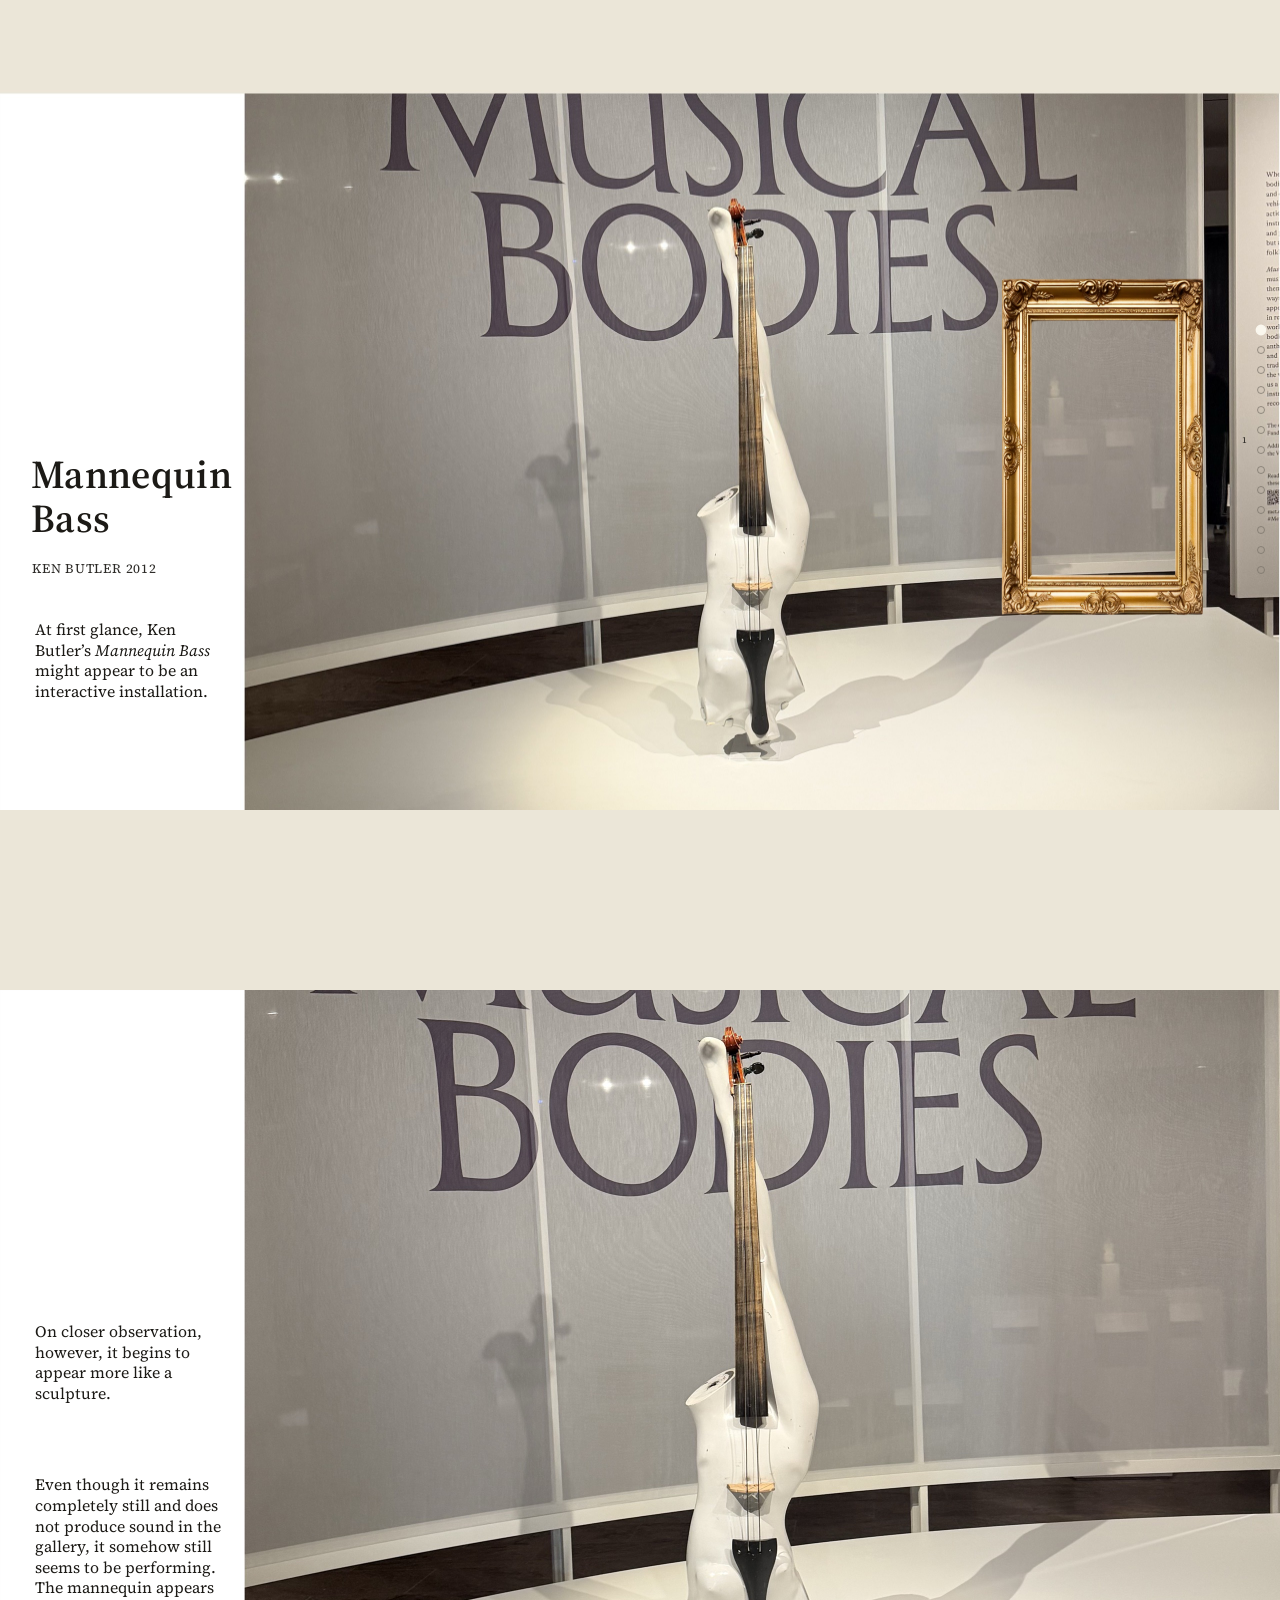
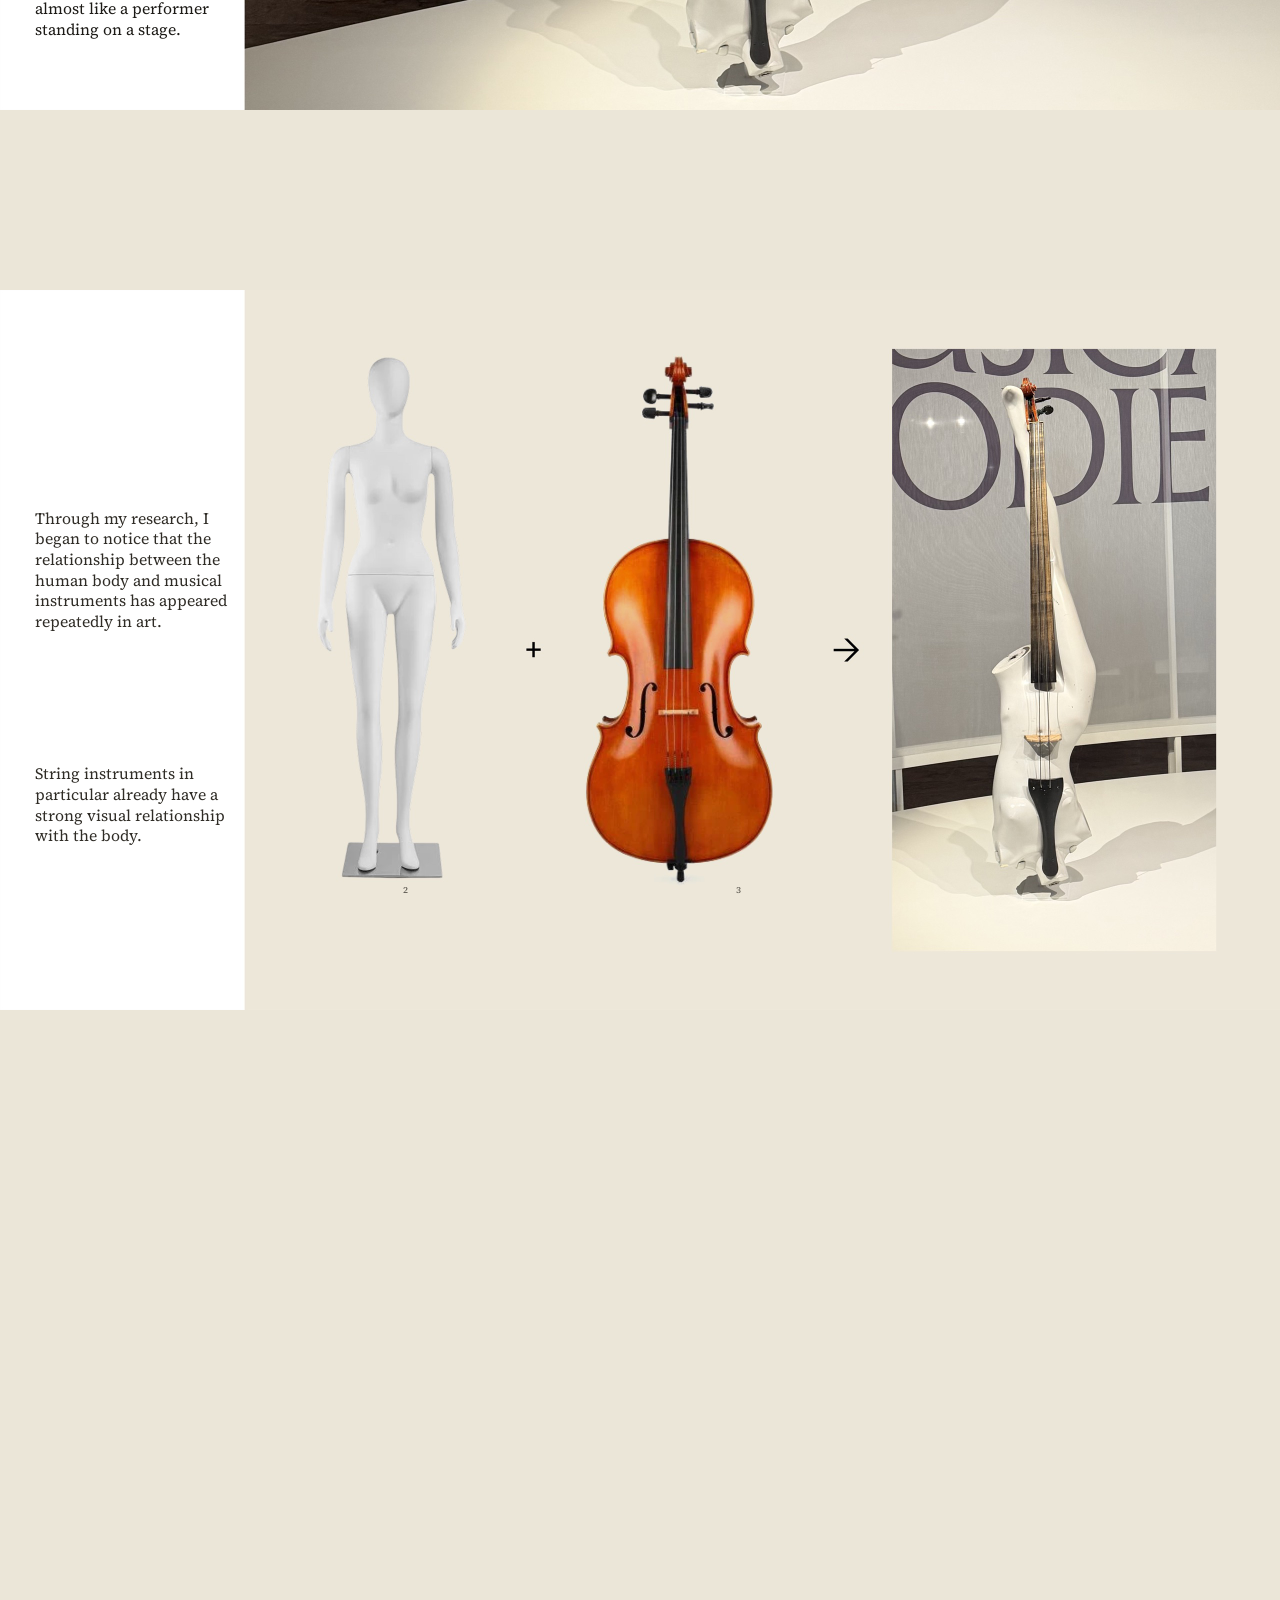
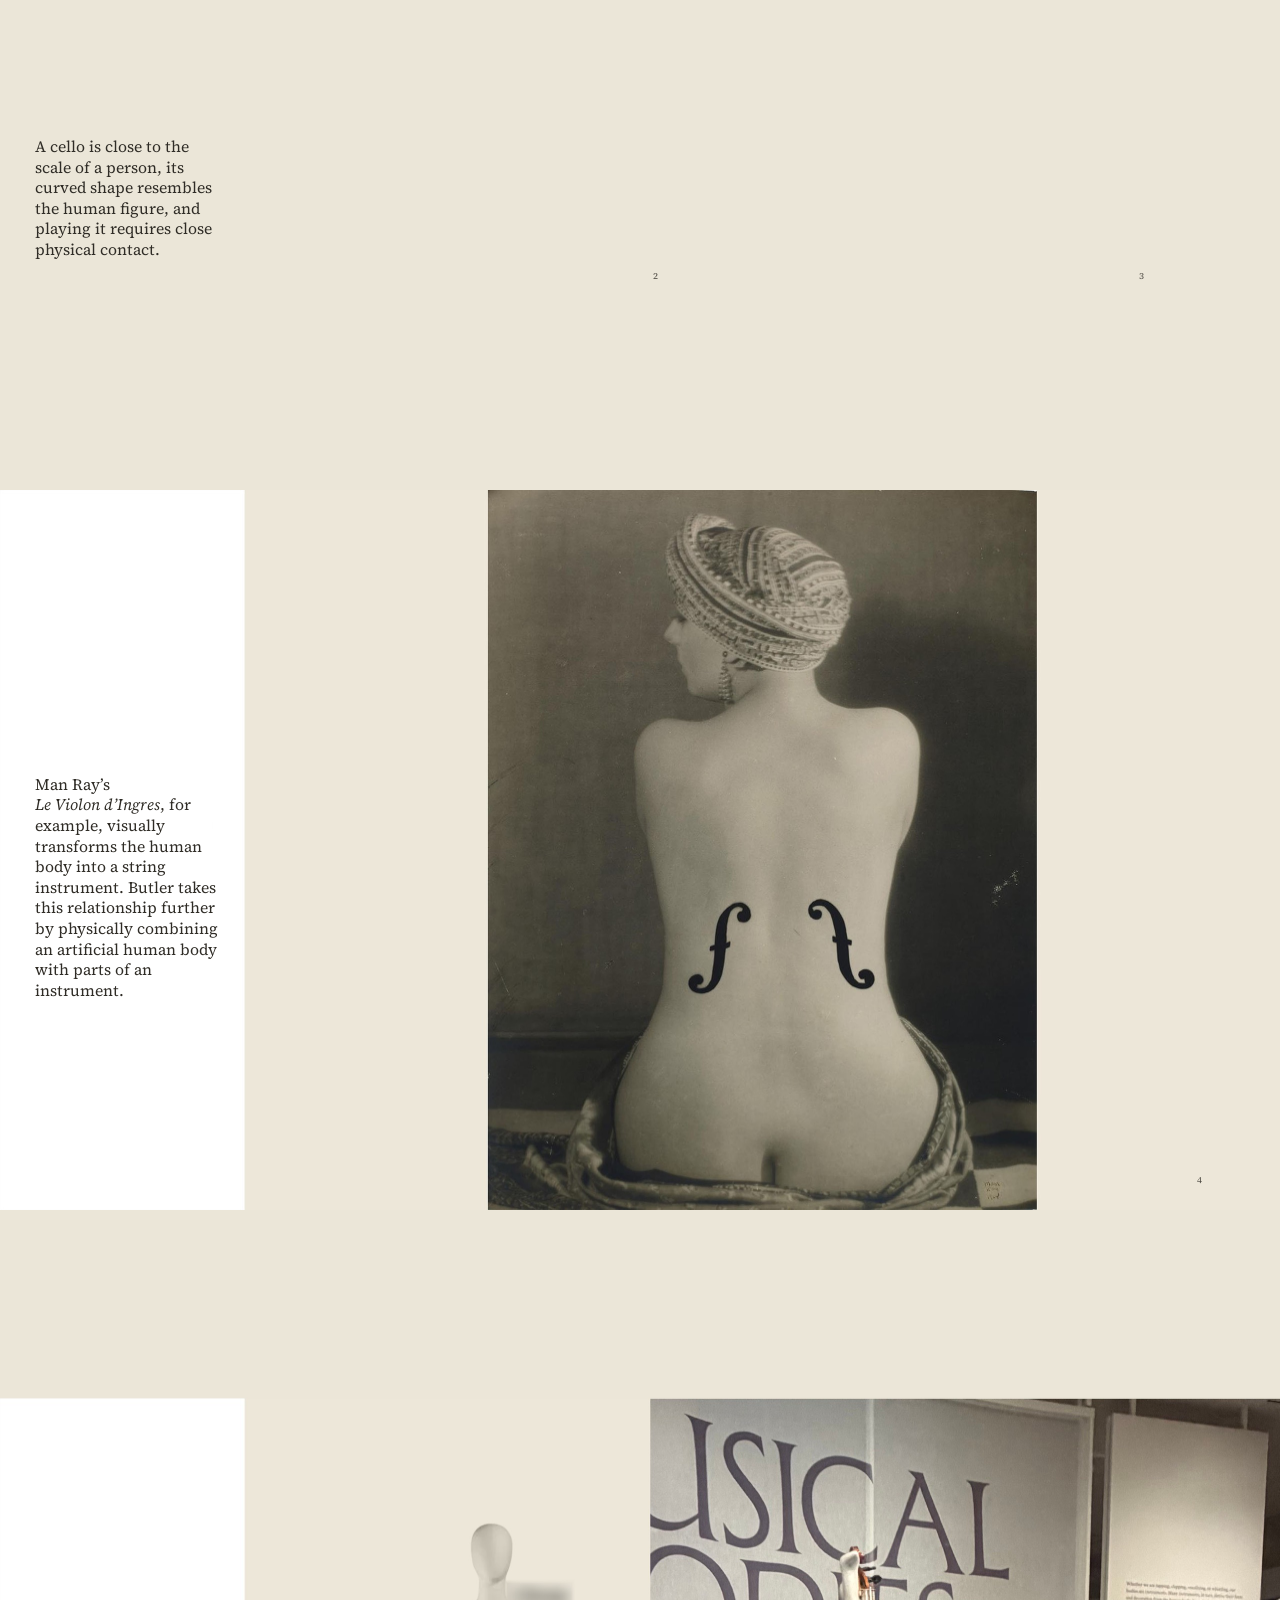
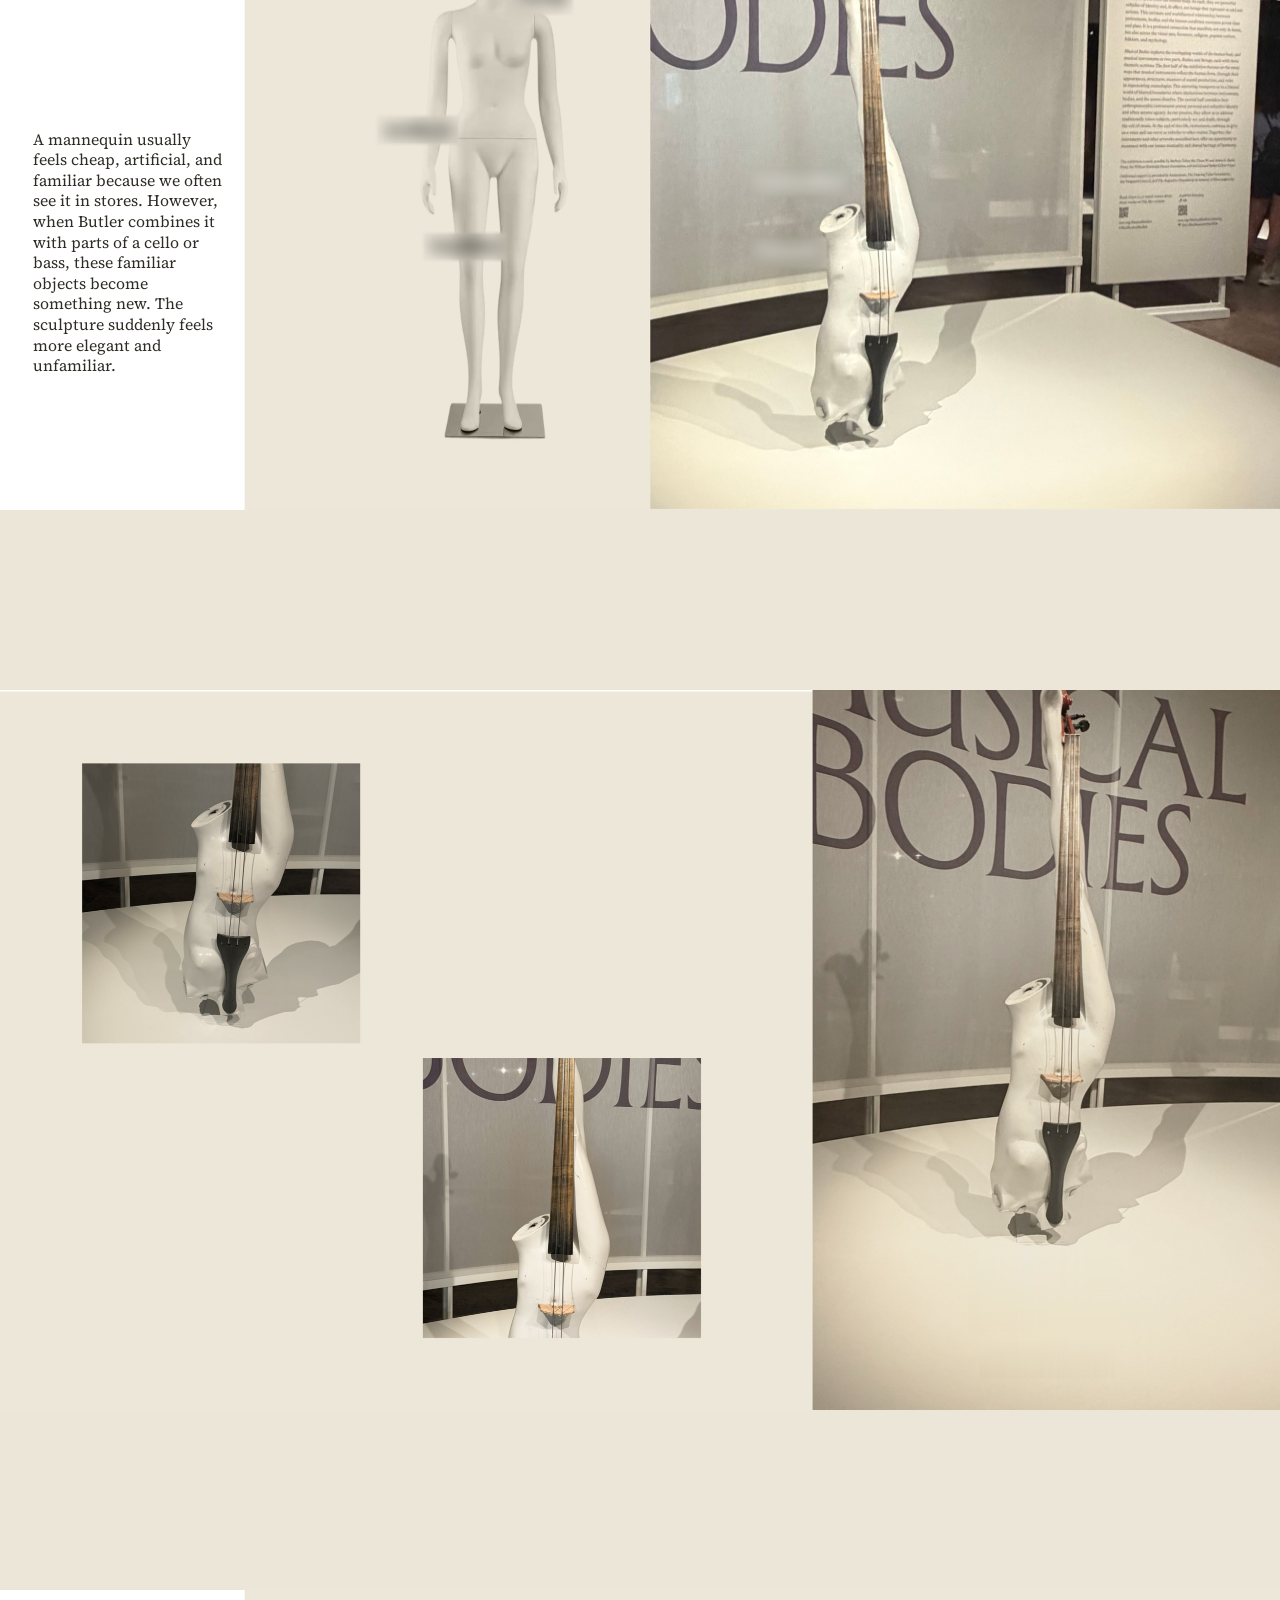
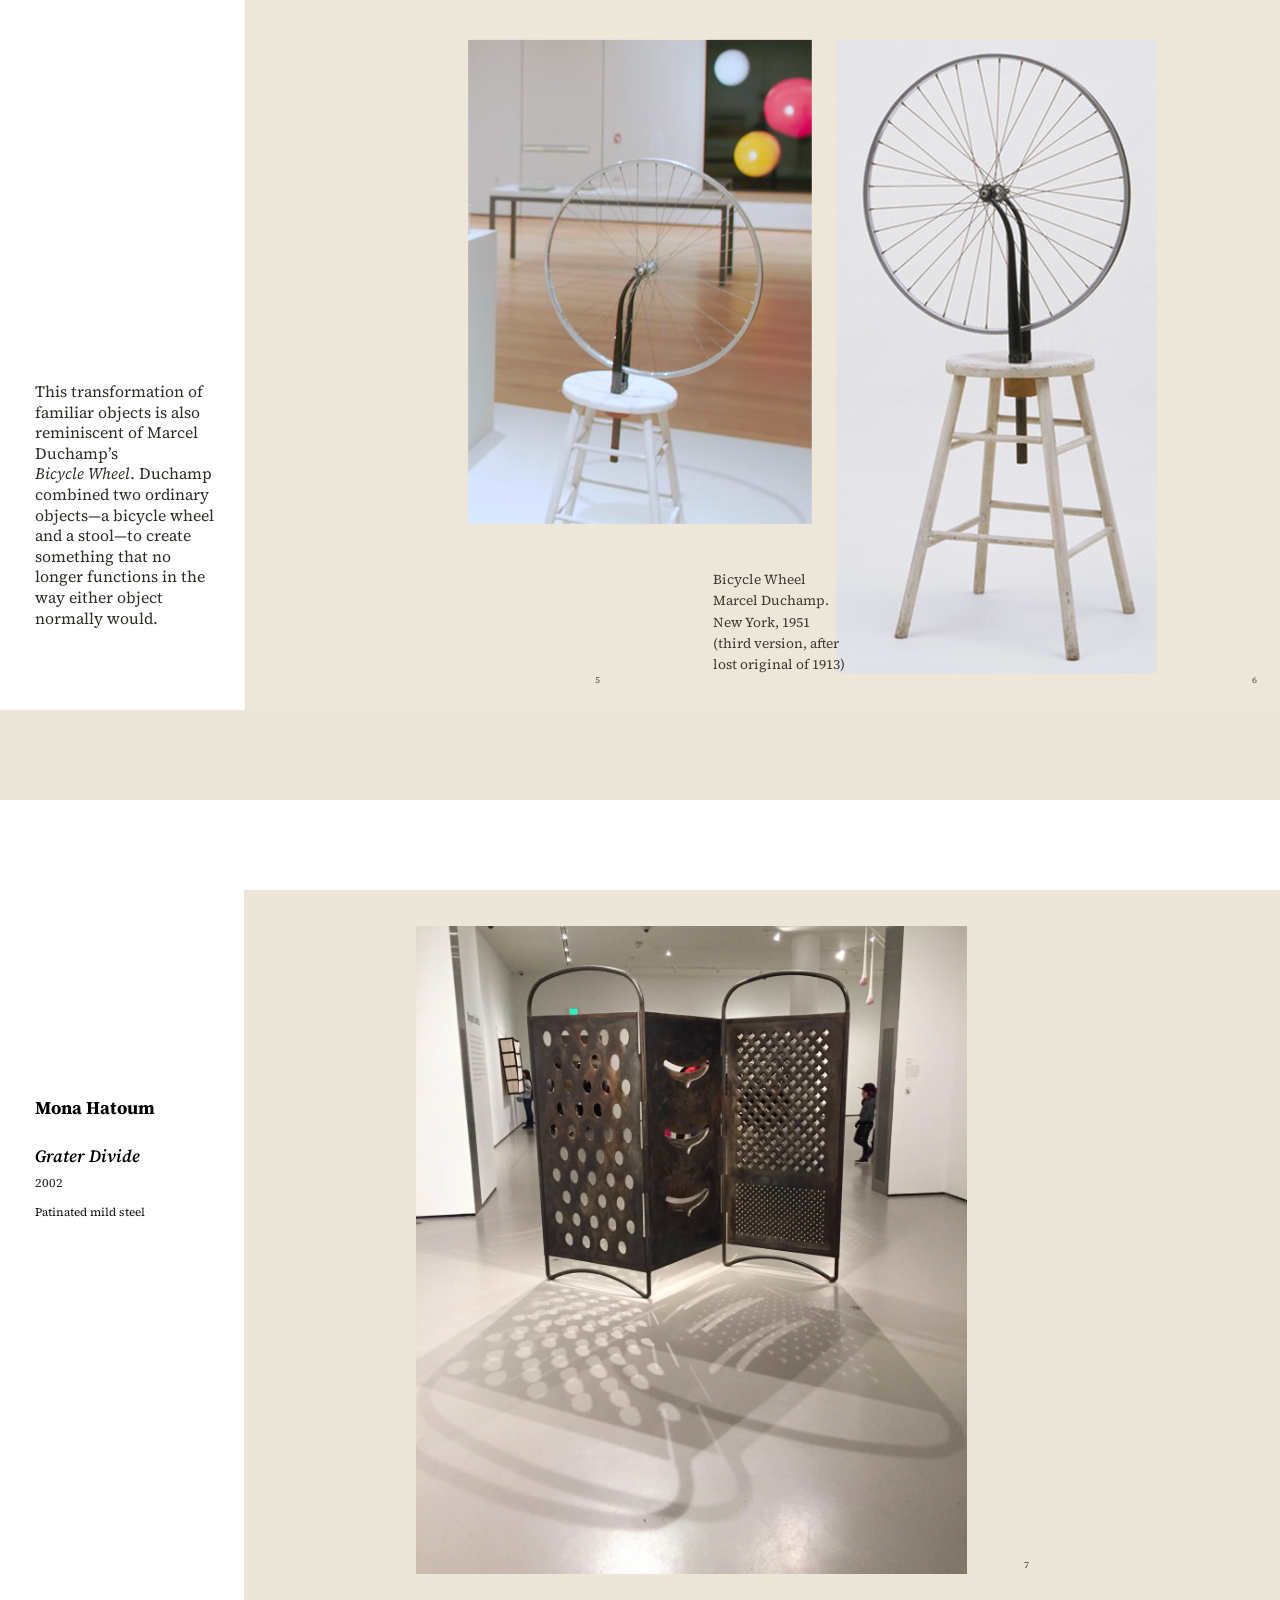
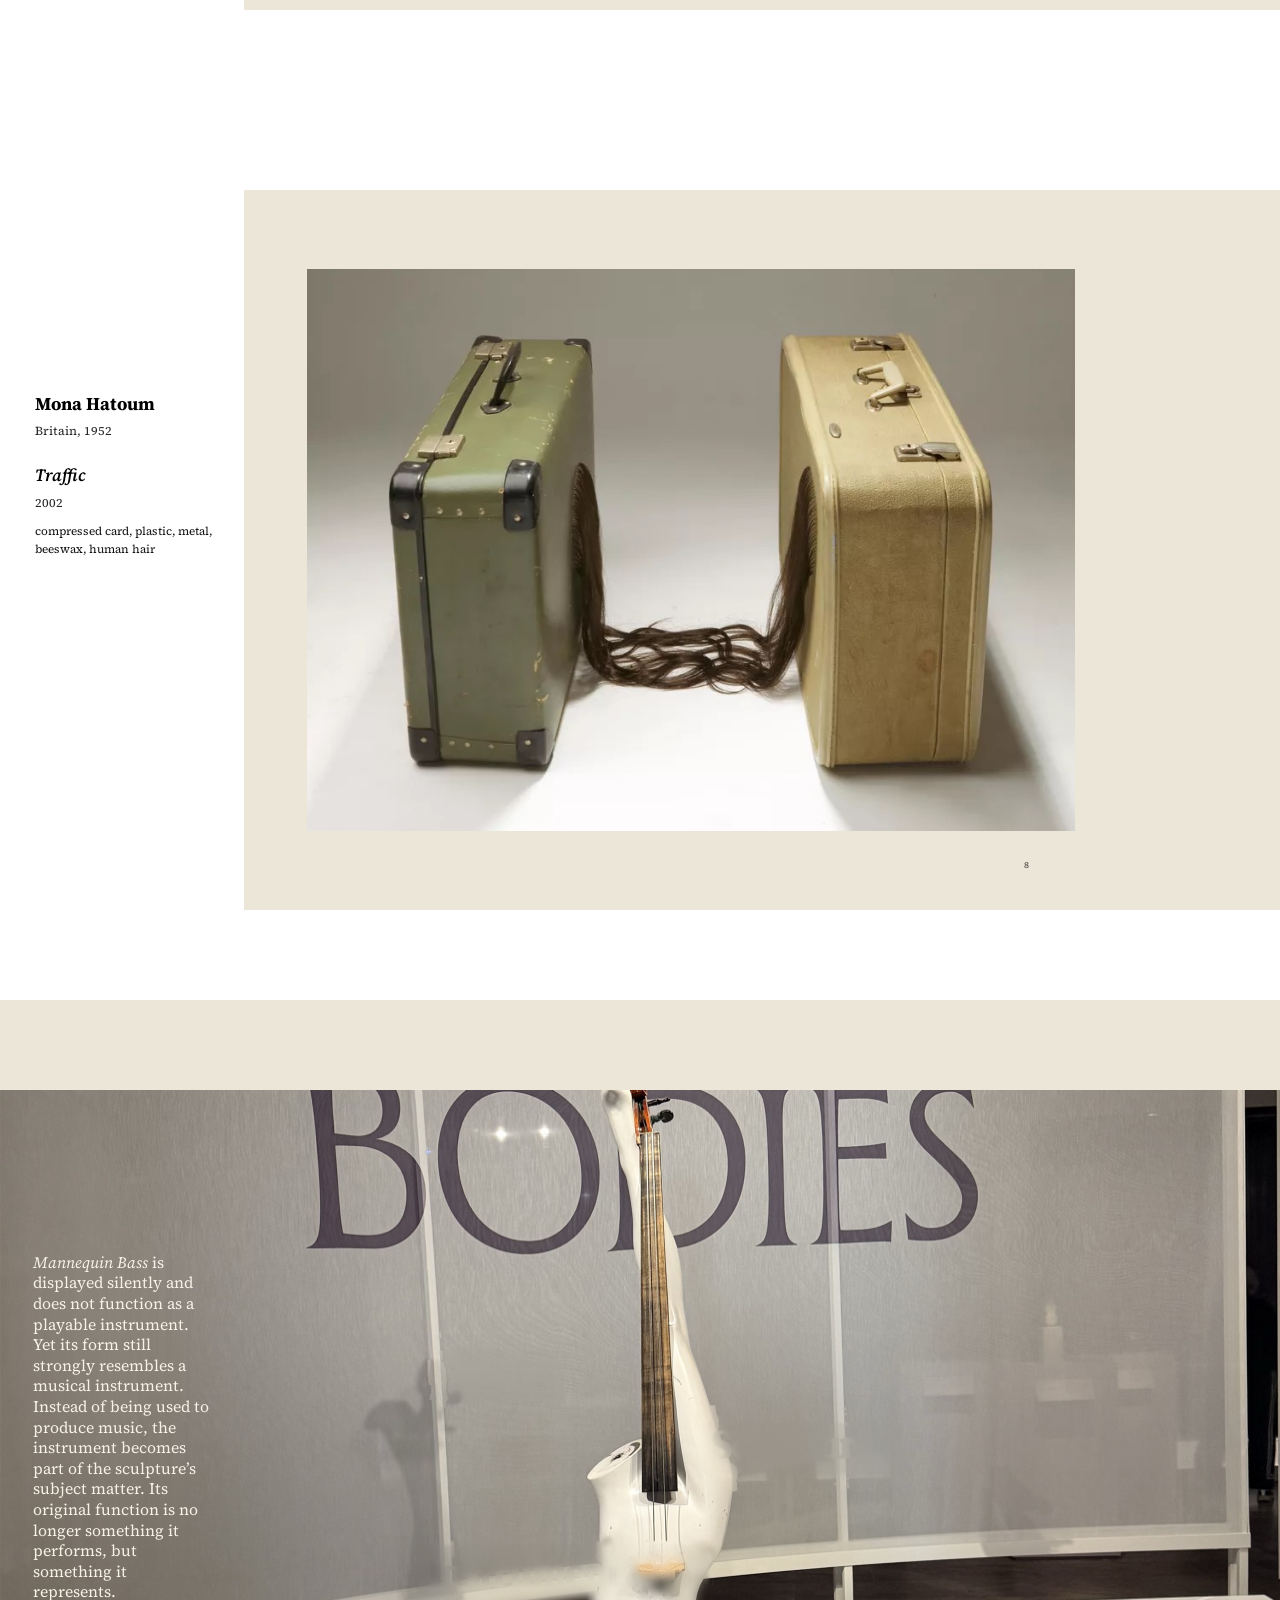
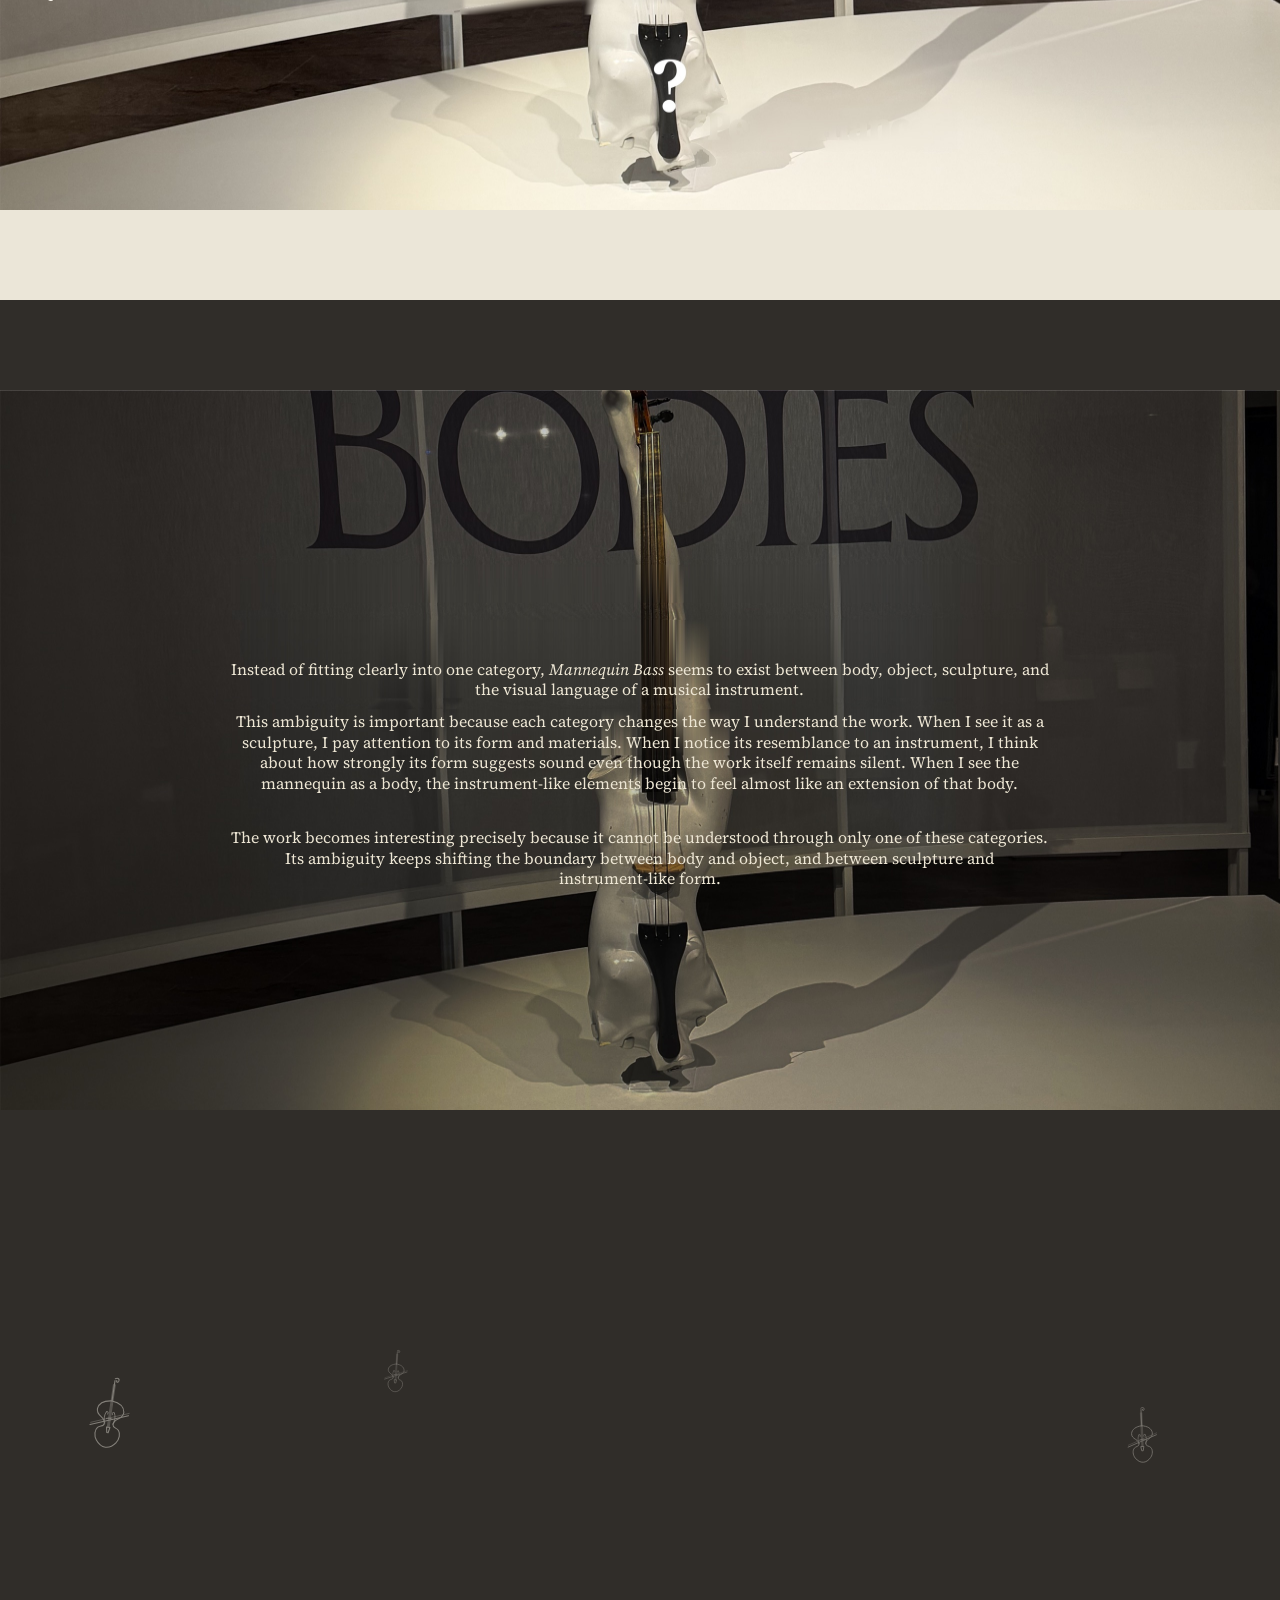
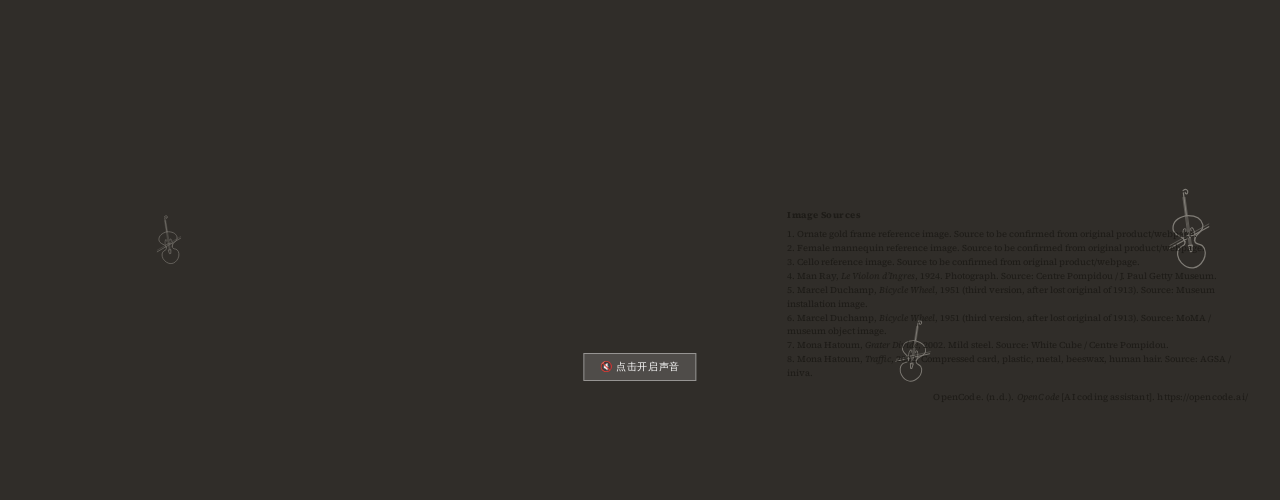
==== index.html @ 48d7d466 "Smaller figure numbers on mobile; move figure 1 closer to frame" ====
<!DOCTYPE html>
<html lang="en">
<head>
<meta charset="UTF-8">
<meta name="viewport" content="width=device-width, initial-scale=1.0">
<title>Musical Bodies — Mannequin Bass</title>
<link rel="preconnect" href="https://fonts.googleapis.com">
<link rel="preconnect" href="https://fonts.gstatic.com" crossorigin>
<link href="https://fonts.googleapis.com/css2?family=Source+Serif+4:ital,opsz,wght@0,8..60,400;0,8..60,500;0,8..60,600;1,8..60,400;1,8..60,600&display=swap" rel="stylesheet">
<link rel="stylesheet" href="styles.css?v=20261012m">
</head>
<body>

<nav class="dots" aria-label="Sections">
  <button data-target="s1"  aria-label="Section 1"></button>
  <button data-target="s2"  aria-label="Section 2"></button>
  <button data-target="s3"  aria-label="Section 3"></button>
  <button data-target="s4"  aria-label="Section 4"></button>
  <button data-target="s5"  aria-label="Section 5"></button>
  <button data-target="s6"  aria-label="Section 6"></button>
  <button data-target="s7"  aria-label="Section 7"></button>
  <button data-target="s8"  aria-label="Section 8"></button>
  <button data-target="ex1" aria-label="Examples"></button>
  <button data-target="ex2" aria-label="Examples"></button>
  <button data-target="s9"  aria-label="Section 9"></button>
  <button data-target="s10" aria-label="Section 10"></button>
  <button data-target="s11" aria-label="Section 11"></button>
</nav>

<main>

  <!-- ============ SECTION 1 ============ -->
  <section class="panel s1" id="s1">
    <div class="stage">
    <img class="plate" src="assets/section-1.jpg?v=20261012e" alt="Ken Butler, Mannequin Bass">
      <div style="position:absolute;right:3%;top:22%;width:22%;aspect-ratio:0.697;">
        <video src="assets/section11.mp4?v=20261012hd" autoplay muted loop playsinline style="position:absolute;left:25.2%;top:17.7%;width:51.4%;height:63.6%;object-fit:cover;"></video>
        <img src="assets/frame.png?v=20261012d" style="position:absolute;inset:0;width:100%;height:100%;" alt="">
      </div>
      <p class="figno" style="position:absolute;right:2.55%;top:48%;color:#1c1a16;font-size:max(9px,calc(1.1 * 0.5625vw));opacity:0.85;line-height:1;">1</p>
    <div class="fx" style="--amp:10px;--dur:3.5s;">
      <div class="fl fl-ov" data-sp="0.16" style="--x:2.4;--y:50.5;--amp:calc(0.55 * 0.5625vw)">
        <h1 class="title" style="font-size:calc(5.5 * 0.5625vw)">Mannequin<br>Bass</h1>
      </div>
      <div class="fl fl-ov" data-sp="0.13" style="--x:2.5;--y:65.6;--amp:4px">
        <p class="kicker" style="font-size:calc(1.8 * 0.5625vw)">Ken&nbsp;Butler&nbsp;2012</p>
      </div>
    </div>
  </div>
    <div class="fx-flow" style="--amp:10px;--dur:3.5s;">
      <div class="fl fl-flow" data-sp="0.20" style="--w:14;--x:2.7;--y:73.9;--dl:-2.5s">
        <p class="body" style="font-size:calc(2.2 * 0.5625vw)">At first glance, Ken Butler&rsquo;s <em>Mannequin&nbsp;Bass</em> might appear to be an interactive installation.</p>
      </div>
    </div>
    </div>
  </section>

  <!-- ============ SECTION 2 ============ -->
  <section class="panel s2" id="s2">
    <div class="stage">
    <img class="plate" src="assets/section-2.jpg?v=20261012b" alt="Mannequin Bass detail">
    <div class="fx" style="--amp:calc(0.6 * 0.5625vw);">
    </div>
  </div>
    <div class="fx-flow" style="--amp:calc(0.6 * 0.5625vw);">
      <div class="fl fl-flow" data-sp="0.18" style="--w:14;--x:2.7;--y:48.9;--dl:-3s">
        <p class="body" style="font-size:calc(2.2 * 0.5625vw)">On closer observation, however, it begins to appear more like a sculpture.</p>
      </div>
      <div class="fl fl-flow" data-sp="0.22" style="--w:15;--x:2.7;--y:70.2;--dl:-5s">
        <p class="body" style="width:15vw;font-size:calc(2.2 * 0.5625vw)">Even though it remains completely still and does not produce sound in the gallery, it somehow still seems to be performing. The mannequin appears almost like a performer standing on a stage.</p>
      </div>
    </div>
    </div>
  </section>

  <!-- ============ SECTION 3 ============ -->
  <section class="panel s3" id="s3">
    <div class="stage">
    <img class="plate" src="assets/section-3.jpg?v=20261012b" alt="Body and instrument research">
    <p class="figno" style="position:absolute;left:31.5%;bottom:16%;color:#2f2c26;font-size:max(9px,calc(1.1 * 0.5625vw));opacity:0.85;line-height:1;">2</p>
    <p class="figno" style="position:absolute;left:57.5%;bottom:16%;color:#2f2c26;font-size:max(9px,calc(1.1 * 0.5625vw));opacity:0.85;line-height:1;">3</p>
    <div class="fx" style="--amp:calc(0.6 * 0.5625vw);">
    </div>
  </div>
    <div class="fx-flow" style="--amp:calc(0.6 * 0.5625vw);";animation:bob 3.5s ease-in-out infinite alternate;--amp:calc(var(--su)*1.5);">
      <div class="fl fl-flow" data-sp="0.20" style="--w:15;--x:2.7;--y:31.5;--dl:-4s">
        <p class="body" style="width:15vw;font-size:calc(2.2 * 0.5625vw)">Through my research, I began to notice that the relationship between the human body and musical instruments has appeared repeatedly in art.</p>
      </div>
      <div class="fl fl-flow" data-sp="0.24" style="--w:15;--x:2.7;--y:67;--dl:-2s">
        <p class="body" style="width:15vw;font-size:calc(2.2 * 0.5625vw)">String instruments in particular already have a strong visual relationship with the body.</p>
      </div>
    </div>
    </div>
  </section>

  <!-- ============ SECTION 4 ============ -->
  <section class="panel s4" id="s4">
    <div class="stage">
    <img class="plate" src="assets/section-4.jpg?v=20261012l" alt="Cello">
    <img class="s4subject" src="assets/section-4-subject.jpg?v=20261012l" alt="">
    <p class="figno" style="position:absolute;left:51%;bottom:4%;color:#2f2c26;font-size:max(9px,calc(1.1 * 0.5625vw));opacity:0.85;line-height:1;">2</p>
    <p class="figno" style="position:absolute;left:89%;bottom:4%;color:#2f2c26;font-size:max(9px,calc(1.1 * 0.5625vw));opacity:0.85;line-height:1;">3</p>
    <div class="fx" style="--amp:calc(0.6 * 0.5625vw);">
    </div>
  </div>
    <div class="fx-flow" style="--amp:calc(0.6 * 0.5625vw);">
      <div class="fl fl-flow" data-sp="0.20" style="--w:15;--x:2.7;--y:73.9;--amp:calc(0.65 * 0.5625vw)">
        <p class="body" style="width:15vw;font-size:calc(2.2 * 0.5625vw)">A cello is close to the scale of a person, its curved shape resembles the human figure, and playing it requires close physical contact.</p>
      </div>
    </div>
    </div>
  </section>

  <!-- ============ SECTION 5 ============ -->
  <section class="panel s5" id="s5">
    <div class="stage">
    <img class="plate" src="assets/section-5.jpg?v=20261012b" alt="Man Ray, Le Violon d'Ingres">
    <p class="figno" style="position:absolute;left:93.5%;bottom:3.5%;color:#2f2c26;font-size:max(9px,calc(1.1 * 0.5625vw));opacity:0.8;line-height:1;">4</p>
    <div class="fx" style="--amp:calc(0.6 * 0.5625vw);">
    </div>
  </div>
    <div class="fx-flow" style="--amp:calc(0.6 * 0.5625vw);">
      <div class="fl fl-flow" data-sp="0.20" style="--w:15;--x:2.7;--y:37.2;--dl:-3.5s">
        <p class="body" style="width:15vw;font-size:calc(2.2 * 0.5625vw)">Man Ray&rsquo;s <em>Le&nbsp;Violon&nbsp;d&rsquo;Ingres</em>, for example, visually transforms the human body into a string instrument. Butler takes this relationship further by physically combining an artificial human body with parts of an instrument.</p>
      </div>
    </div>
    </div>
  </section>

  <!-- ============ SECTION 6 ============ -->
  <section class="panel s6" id="s6">
    <div class="stage" style="--amp:calc(var(--su)*1.5);">
    <img class="plate" src="assets/section-6.jpg?v=20261012e" alt="Cheap / artificial / familiar &mdash; elegant / unfamiliar">
    <div class="fx" style="--amp:calc(1.2 * 0.5625vw);">
      <div class="fl fl-ov" data-sp="0.22" style="--x:39.9;--y:26.6;--amp:calc(0.55 * 0.5625vw)">
        <p class="lbl" style="font-size:calc(3.1 * 0.5625vw);color:#1c1a16">Cheap</p>
      </div>
      <div class="fl fl-ov" data-sp="0.26" style="--x:29.8;--y:45;--dl:-2s">
        <p class="lbl" style="font-size:calc(2.6 * 0.5625vw);color:#1c1a16">Artificial</p>
      </div>
      <div class="fl fl-ov" data-sp="0.24" style="--x:33.4;--y:61.4;--dl:-5s">
        <p class="lbl" style="font-size:calc(2.5 * 0.5625vw);color:#1c1a16">Familiar</p>
      </div>
      <div class="fl fl-ov" data-sp="0.22" style="--x:58.9;--y:52.4;--dl:-1.5s">
        <p class="lbl" style="font-size:calc(2.6 * 0.5625vw);color:#f6f2e8">Unfamiliar</p>
      </div>
      <div class="fl fl-ov" data-sp="0.25" style="--x:59;--y:62.2;--dl:-3s">
        <p class="lbl" style="font-size:calc(2.9 * 0.5625vw);color:#f6f2e8">Elegant</p>
      </div>
    </div>
  </div>
    <div class="fx-flow" style="--amp:calc(1.2 * 0.5625vw);">
      <div class="fl fl-ov" data-sp="0.21" style="--w:15;--x:2.6;--y:48;--dl:-2.8s">
        <p class="body" style="font-size:calc(2.2 * 0.5625vw)">A mannequin usually feels cheap, artificial, and familiar because we often see it in stores. However, when Butler combines it with parts of a cello or bass, these familiar objects become something new. The sculpture suddenly feels more elegant and unfamiliar.</p>
      </div>
    </div>
    </div>
  </section>

  <!-- ============ SECTION 7 ============ -->
  <section class="panel s7" id="s7">
    <div class="stage">
    <img class="plate" src="assets/section-7.jpg?v=20261012b" alt="A body? An instrument?">
    <div class="fx" style="--amp:calc(0.6 * 0.5625vw);">
      <div class="fl fl-ov" data-sp="0.24" style="--x:11.8;--y:55.5;--amp:calc(0.65 * 0.5625vw)">
        <p class="q" style="font-size:calc(7 * 0.5625vw)">A body?</p>
      </div>
      <div class="fl fl-ov" data-sp="0.28" style="--x:33.3;--y:37.5;--dl:-3s">
        <p class="q" style="font-size:calc(6.2 * 0.5625vw)">An instrument?</p>
      </div>
      <div class="fl fl-ov" data-sp="0.22" style="--x:72;--y:77.5;--w:20;--dl:-5.5s">
        <p class="q qcenter" style="font-size:calc(5.4 * 0.5625vw)">Familiar<br>but<br>strange</p>
      </div>
    </div>
  </div>
    <div class="fx-flow" style="--amp:calc(0.6 * 0.5625vw);">
    </div>
    </div>
  </section>

  <!-- ============ SECTION 8 ============ -->
  <section class="panel s8" id="s8">
    <div class="stage">
    <img class="plate" src="assets/section-8.jpg?v=20261012b" alt="Marcel Duchamp, Bicycle Wheel">
    <p class="figno" style="position:absolute;left:46.5%;bottom:3.5%;color:#2f2c26;font-size:max(9px,calc(1.1 * 0.5625vw));opacity:0.8;line-height:1;">5</p>
    <p class="figno" style="position:absolute;right:1.8%;bottom:3.5%;color:#2f2c26;font-size:max(9px,calc(1.1 * 0.5625vw));opacity:0.8;line-height:1;">6</p>
    <div class="fx" style="--amp:calc(0.6 * 0.5625vw);">
      <div class="fl fl-ov" data-sp="0.14" style="--x:2.7;--y:8;--amp:calc(0.55 * 0.5625vw)">
        <h2 class="title" style="font-weight:700;font-size:calc(4.8 * 0.5625vw)">EXAMPLES:</h2>
      </div>
    </div>
  </div>
    <div class="fx-flow" style="--amp:calc(0.6 * 0.5625vw);">
            <div class="fl fl-flow" data-sp="0.20" style="--w:14;--x:2.7;--y:55;--dur:10s;--amp:8px;--dl:-2.5s">
        <p class="body" style="font-size:calc(2.2 * 0.5625vw)">This transformation of familiar objects is also reminiscent of Marcel Duchamp&rsquo;s <em>Bicycle&nbsp;Wheel</em>. Duchamp combined two ordinary objects&mdash;a bicycle wheel and a stool&mdash;to create something that no longer functions in the way either object normally would.</p>
      </div>
      <div class="fl fl-flow" data-sp="0.17" style="--x:55.7;--y:81;--dl:-2s">
        <p class="cap" style="font-size:calc(1.9 * 0.5625vw)">Bicycle Wheel<br>Marcel Duchamp.<br>New York, 1951<br>(third version, after<br>lost original of 1913)</p>
      </div>
    </div>
    </div>
  </section>

  <!-- ============ EXAMPLES 1 ============ -->
  <section class="panel ex ex1" id="ex1">
    <div class="stage">
      <div class="ex-bg"></div>
      <img class="artwork" src="assets/example1.jpg?v=20261012b" alt="Mona Hatoum, Grater Divide (2002)">
      <p class="figno" style="position:absolute;left:80%;bottom:5.5%;color:#1c1a16;font-size:max(9px,calc(1.1 * 0.5625vw));opacity:0.85;line-height:1;">7</p>
      <div class="fx" style="--amp:calc(0.6 * 0.5625vw);">
        <div class="fl fl-ov" data-sp="0.14" style="--x:2.7;--y:8;--amp:calc(0.55 * 0.5625vw)">
          <h2 class="title" style="font-weight:700;font-size:calc(4.8 * 0.5625vw)">EXAMPLES:</h2>
        </div>
      </div>
    </div>
    <div class="fx-flow" style="--amp:calc(0.6 * 0.5625vw);">
        <div class="fl fl-flow" data-sp="0.18" style="--x:2.7;--y:26;--w:14.5;--dl:-3s">
          <div class="label">
            <p class="label-artist">Mona Hatoum</p>
            <p class="label-title">Grater Divide</p>
            <p class="label-meta">2002</p>
            <p class="label-mat">Patinated mild steel</p>
          </div>
        </div>
      </div>
    </div>
  </section>

  <!-- ============ EXAMPLES 2 ============ -->
  <section class="panel ex ex2" id="ex2">
    <div class="stage">
      <div class="ex-bg"></div>
      <img class="artwork" src="assets/example2.jpg?v=20261012b" alt="Mona Hatoum, Traffic (2002), installation view">
      <p class="figno" style="position:absolute;left:80%;bottom:5.5%;color:#1c1a16;font-size:max(9px,calc(1.1 * 0.5625vw));opacity:0.85;line-height:1;">8</p>
      <div class="fx" style="--amp:calc(0.6 * 0.5625vw);">
        <div class="fl fl-ov" data-sp="0.14" style="--x:2.7;--y:8;--dl:-2s">
          <h2 class="title" style="font-weight:700;font-size:calc(4.8 * 0.5625vw)">EXAMPLES:</h2>
        </div>
      </div>
    </div>
    <div class="fx-flow" style="--amp:calc(0.6 * 0.5625vw);">
        <div class="fl fl-flow" data-sp="0.18" style="--x:2.7;--y:26;--w:14.5;--dl:-5s">
          <div class="label">
            <p class="label-artist">Mona Hatoum</p>
            <p class="label-meta">Britain, 1952</p>
            <p class="label-title">Traffic</p>
            <p class="label-meta">2002</p>
            <p class="label-mat">compressed card, plastic, metal, beeswax, human hair</p>
          </div>
        </div>
      </div>
    </div>
  </section>

  <!-- ============ SECTION 9 ============ -->
  <section class="panel s9" id="s9">
    <div class="stage">
    <img class="plate" src="assets/section-9.jpg?v=20261012b" alt="Body, sculpture, instrument, performance">
    <div class="fx" style="--amp:calc(0.6 * 0.5625vw);">
      <div class="fl fl-ov" data-sp="0.30" style="--x:35.2;--y:35.5;--dl:-2s">
        <p class="q" style="font-size:calc(7 * 0.5625vw)">body?</p>
      </div>
      <div class="fl fl-ov" data-sp="0.26" style="--x:55.4;--y:45.6;--dl:-5s">
        <p class="q" style="font-size:calc(7 * 0.5625vw)">Sculpture?</p>
      </div>
      <div class="fl fl-ov" data-sp="0.32" style="--x:33.3;--y:63.8;--dl:-1.8s">
        <p class="q" style="font-size:calc(6 * 0.5625vw)">Instrument?</p>
      </div>
      <div class="fl fl-ov" data-sp="0.28" style="--x:55.2;--y:84.5;--dl:-4.2s">
        <p class="q" style="font-size:calc(6.6 * 0.5625vw)">Performance?</p>
      </div>
    </div>
  </div>
    <div class="fx-flow" style="--amp:calc(0.6 * 0.5625vw);">
      <div class="fl fl-flow" data-sp="0.19" style="--w:14;--x:2.6;--y:24;--amp:calc(0.65 * 0.5625vw)">
        <p class="body" style="font-size:calc(2.2 * 0.5625vw)"><em>Mannequin&nbsp;Bass</em> is displayed silently and does not function as a playable instrument. Yet its form still strongly resembles a musical instrument. Instead of being used to produce music, the instrument becomes part of the sculpture&rsquo;s subject matter. Its original function is no longer something it performs, but something it represents.</p>
      </div>
    </div>
    </div>
  </section>

  <!-- ============ SECTION 10 ============ -->
  <section class="panel s10" id="s10">
    <div class="stage">
    <img class="plate" src="assets/section-10.jpg?v=20261012b" alt="Between body, object, sculpture and instrument">
    <div class="fx" style="--amp:calc(0.6 * 0.5625vw);">
    </div>
  </div>
    <div class="fx-flow" style="--amp:30px;">
      <div class="fl fl-flow" data-sp="0.16" style="--x:18;--y:24.4;--w:64;--amp:calc(0.55 * 0.5625vw)">
        <p class="body" style="text-align:center;font-size:calc(2.2 * 0.5625vw)">Instead of fitting clearly into one category, <em>Mannequin&nbsp;Bass</em> seems to exist between body, object, sculpture, and the visual language of a musical instrument.</p>
      </div>
      <div class="fl fl-flow" data-sp="0.19" style="--x:18;--y:31.7;--w:64;--dl:-3s">
        <p class="body" style="text-align:center;font-size:calc(2.2 * 0.5625vw)">This ambiguity is important because each category changes the way I understand the work. When I see it as a sculpture, I pay attention to its form and materials. When I notice its resemblance to an instrument, I think about how strongly its form suggests sound even though the work itself remains silent. When I see the mannequin as a body, the instrument-like elements begin to feel almost like an extension of that body.</p>
      </div>
      <div class="fl fl-flow" data-sp="0.22" style="--x:18;--y:47.8;--w:64;--dl:-5s">
        <p class="body" style="text-align:center;font-size:calc(2.2 * 0.5625vw)">The work becomes interesting precisely because it cannot be understood through only one of these categories. Its ambiguity keeps shifting the boundary between body and object, and between sculpture and instrument&#8209;like form.</p>
      </div>
    </div>
    </div>
  </section>


  <!-- ============ SECTION 11 (VIDEO) ============ -->
  <section class="panel s11" id="s11">
    <div class="stage">
      <video class="s11vid" src="assets/section11.mp4?v=20261012hd" autoplay muted loop playsinline id="s11video"></video>
      <div class="s11float" style="position:absolute;left:7%;top:12%;width:3.2vw;opacity:0.42;--ph:0.00;--sp:0.90;animation:mbplay 3.2s ease-in-out infinite alternate;"><svg viewBox="0 0 60 112" style="width:100%;height:auto;display:block;" fill="none" stroke="#f6f2e8" stroke-width="1.6" stroke-linecap="round" stroke-linejoin="round"><path d="M30 7 C 34 4.5 37 7 35.5 10.5 C 34.5 12.5 32 12 32.5 9.5"/><line x1="30" y1="10" x2="30" y2="40"/><path d="M30 40 C 19 41 11.5 46 10.5 54 C 10 59 13.5 62.5 17.5 65 C 21.5 67.5 23.5 70 23.5 74.5 C 23.5 79 17.5 78 14.5 81.5 C 11 85.5 11 94 15.5 100 C 20 106 25 108.5 30 108.5 C 35 108.5 40 106 44.5 100 C 49 94 49 85.5 45.5 81.5 C 42.5 78 36.5 79 36.5 74.5 C 36.5 70 38.5 67.5 42.5 65 C 46.5 62.5 50 59 49.5 54 C 48.5 46 41 41 30 40 Z"/><path d="M24 57 C 21.5 62 21.5 68 24 73.5 M24 57 C 26.5 55.5 27.5 56.5 26.5 60" stroke-width="1.2"/><path d="M36 57 C 38.5 62 38.5 68 36 73.5 M36 57 C 33.5 55.5 32.5 56.5 33.5 60" stroke-width="1.2"/><path d="M25.5 66.5 C 28.5 65.5 31.5 65.5 34.5 66.5" stroke-width="1.3"/><path d="M27.5 79 L 32.5 79 L 31 87 L 29 87 Z"/><line x1="28.6" y1="16" x2="28.6" y2="79" stroke-width="0.7"/><line x1="30" y1="16" x2="30" y2="79" stroke-width="0.7"/><line x1="31.4" y1="16" x2="31.4" y2="79" stroke-width="0.7"/><line x1="3" y1="79" x2="57" y2="58" stroke-width="1.5"/><line x1="3.5" y1="75.5" x2="57.5" y2="54.5" stroke-width="0.9" opacity="0.75"/></svg></div>
      <div class="s11float" style="position:absolute;left:88%;top:18%;width:2.5vw;opacity:0.36;--ph:1.10;--sp:1.05;animation:mbplay 3.6s ease-in-out -0.8s infinite alternate;"><svg viewBox="0 0 60 112" style="width:100%;height:auto;display:block;" fill="none" stroke="#f6f2e8" stroke-width="1.6" stroke-linecap="round" stroke-linejoin="round"><path d="M30 7 C 34 4.5 37 7 35.5 10.5 C 34.5 12.5 32 12 32.5 9.5"/><line x1="30" y1="10" x2="30" y2="40"/><path d="M30 40 C 19 41 11.5 46 10.5 54 C 10 59 13.5 62.5 17.5 65 C 21.5 67.5 23.5 70 23.5 74.5 C 23.5 79 17.5 78 14.5 81.5 C 11 85.5 11 94 15.5 100 C 20 106 25 108.5 30 108.5 C 35 108.5 40 106 44.5 100 C 49 94 49 85.5 45.5 81.5 C 42.5 78 36.5 79 36.5 74.5 C 36.5 70 38.5 67.5 42.5 65 C 46.5 62.5 50 59 49.5 54 C 48.5 46 41 41 30 40 Z"/><path d="M24 57 C 21.5 62 21.5 68 24 73.5 M24 57 C 26.5 55.5 27.5 56.5 26.5 60" stroke-width="1.2"/><path d="M36 57 C 38.5 62 38.5 68 36 73.5 M36 57 C 33.5 55.5 32.5 56.5 33.5 60" stroke-width="1.2"/><path d="M25.5 66.5 C 28.5 65.5 31.5 65.5 34.5 66.5" stroke-width="1.3"/><path d="M27.5 79 L 32.5 79 L 31 87 L 29 87 Z"/><line x1="28.6" y1="16" x2="28.6" y2="79" stroke-width="0.7"/><line x1="30" y1="16" x2="30" y2="79" stroke-width="0.7"/><line x1="31.4" y1="16" x2="31.4" y2="79" stroke-width="0.7"/><line x1="3" y1="79" x2="57" y2="58" stroke-width="1.5"/><line x1="3.5" y1="75.5" x2="57.5" y2="54.5" stroke-width="0.9" opacity="0.75"/></svg></div>
      <div class="s11float" style="position:absolute;left:12%;top:72%;width:2.2vw;opacity:0.32;--ph:2.20;--sp:1.20;animation:mbplay 3.4s ease-in-out -1.6s infinite alternate;"><svg viewBox="0 0 60 112" style="width:100%;height:auto;display:block;" fill="none" stroke="#f6f2e8" stroke-width="1.6" stroke-linecap="round" stroke-linejoin="round"><path d="M30 7 C 34 4.5 37 7 35.5 10.5 C 34.5 12.5 32 12 32.5 9.5"/><line x1="30" y1="10" x2="30" y2="40"/><path d="M30 40 C 19 41 11.5 46 10.5 54 C 10 59 13.5 62.5 17.5 65 C 21.5 67.5 23.5 70 23.5 74.5 C 23.5 79 17.5 78 14.5 81.5 C 11 85.5 11 94 15.5 100 C 20 106 25 108.5 30 108.5 C 35 108.5 40 106 44.5 100 C 49 94 49 85.5 45.5 81.5 C 42.5 78 36.5 79 36.5 74.5 C 36.5 70 38.5 67.5 42.5 65 C 46.5 62.5 50 59 49.5 54 C 48.5 46 41 41 30 40 Z"/><path d="M24 57 C 21.5 62 21.5 68 24 73.5 M24 57 C 26.5 55.5 27.5 56.5 26.5 60" stroke-width="1.2"/><path d="M36 57 C 38.5 62 38.5 68 36 73.5 M36 57 C 33.5 55.5 32.5 56.5 33.5 60" stroke-width="1.2"/><path d="M25.5 66.5 C 28.5 65.5 31.5 65.5 34.5 66.5" stroke-width="1.3"/><path d="M27.5 79 L 32.5 79 L 31 87 L 29 87 Z"/><line x1="28.6" y1="16" x2="28.6" y2="79" stroke-width="0.7"/><line x1="30" y1="16" x2="30" y2="79" stroke-width="0.7"/><line x1="31.4" y1="16" x2="31.4" y2="79" stroke-width="0.7"/><line x1="3" y1="79" x2="57" y2="58" stroke-width="1.5"/><line x1="3.5" y1="75.5" x2="57.5" y2="54.5" stroke-width="0.9" opacity="0.75"/></svg></div>
      <div class="s11float" style="position:absolute;left:91%;top:68%;width:3.6vw;opacity:0.4;--ph:3.30;--sp:0.90;animation:mbplay 3.8s ease-in-out infinite alternate;"><svg viewBox="0 0 60 112" style="width:100%;height:auto;display:block;" fill="none" stroke="#f6f2e8" stroke-width="1.6" stroke-linecap="round" stroke-linejoin="round"><path d="M30 7 C 34 4.5 37 7 35.5 10.5 C 34.5 12.5 32 12 32.5 9.5"/><line x1="30" y1="10" x2="30" y2="40"/><path d="M30 40 C 19 41 11.5 46 10.5 54 C 10 59 13.5 62.5 17.5 65 C 21.5 67.5 23.5 70 23.5 74.5 C 23.5 79 17.5 78 14.5 81.5 C 11 85.5 11 94 15.5 100 C 20 106 25 108.5 30 108.5 C 35 108.5 40 106 44.5 100 C 49 94 49 85.5 45.5 81.5 C 42.5 78 36.5 79 36.5 74.5 C 36.5 70 38.5 67.5 42.5 65 C 46.5 62.5 50 59 49.5 54 C 48.5 46 41 41 30 40 Z"/><path d="M24 57 C 21.5 62 21.5 68 24 73.5 M24 57 C 26.5 55.5 27.5 56.5 26.5 60" stroke-width="1.2"/><path d="M36 57 C 38.5 62 38.5 68 36 73.5 M36 57 C 33.5 55.5 32.5 56.5 33.5 60" stroke-width="1.2"/><path d="M25.5 66.5 C 28.5 65.5 31.5 65.5 34.5 66.5" stroke-width="1.3"/><path d="M27.5 79 L 32.5 79 L 31 87 L 29 87 Z"/><line x1="28.6" y1="16" x2="28.6" y2="79" stroke-width="0.7"/><line x1="30" y1="16" x2="30" y2="79" stroke-width="0.7"/><line x1="31.4" y1="16" x2="31.4" y2="79" stroke-width="0.7"/><line x1="3" y1="79" x2="57" y2="58" stroke-width="1.5"/><line x1="3.5" y1="75.5" x2="57.5" y2="54.5" stroke-width="0.9" opacity="0.75"/></svg></div>
      <div class="s11float" style="position:absolute;left:30%;top:6%;width:1.9vw;opacity:0.3;--ph:4.40;--sp:1.05;animation:mbplay 3.3s ease-in-out -2.2s infinite alternate;"><svg viewBox="0 0 60 112" style="width:100%;height:auto;display:block;" fill="none" stroke="#f6f2e8" stroke-width="1.6" stroke-linecap="round" stroke-linejoin="round"><path d="M30 7 C 34 4.5 37 7 35.5 10.5 C 34.5 12.5 32 12 32.5 9.5"/><line x1="30" y1="10" x2="30" y2="40"/><path d="M30 40 C 19 41 11.5 46 10.5 54 C 10 59 13.5 62.5 17.5 65 C 21.5 67.5 23.5 70 23.5 74.5 C 23.5 79 17.5 78 14.5 81.5 C 11 85.5 11 94 15.5 100 C 20 106 25 108.5 30 108.5 C 35 108.5 40 106 44.5 100 C 49 94 49 85.5 45.5 81.5 C 42.5 78 36.5 79 36.5 74.5 C 36.5 70 38.5 67.5 42.5 65 C 46.5 62.5 50 59 49.5 54 C 48.5 46 41 41 30 40 Z"/><path d="M24 57 C 21.5 62 21.5 68 24 73.5 M24 57 C 26.5 55.5 27.5 56.5 26.5 60" stroke-width="1.2"/><path d="M36 57 C 38.5 62 38.5 68 36 73.5 M36 57 C 33.5 55.5 32.5 56.5 33.5 60" stroke-width="1.2"/><path d="M25.5 66.5 C 28.5 65.5 31.5 65.5 34.5 66.5" stroke-width="1.3"/><path d="M27.5 79 L 32.5 79 L 31 87 L 29 87 Z"/><line x1="28.6" y1="16" x2="28.6" y2="79" stroke-width="0.7"/><line x1="30" y1="16" x2="30" y2="79" stroke-width="0.7"/><line x1="31.4" y1="16" x2="31.4" y2="79" stroke-width="0.7"/><line x1="3" y1="79" x2="57" y2="58" stroke-width="1.5"/><line x1="3.5" y1="75.5" x2="57.5" y2="54.5" stroke-width="0.9" opacity="0.75"/></svg></div>
      <div class="s11float" style="position:absolute;left:70%;top:88%;width:2.8vw;opacity:0.38;--ph:5.50;--sp:1.20;animation:mbplay 3.5s ease-in-out -1.1s infinite alternate;"><svg viewBox="0 0 60 112" style="width:100%;height:auto;display:block;" fill="none" stroke="#f6f2e8" stroke-width="1.6" stroke-linecap="round" stroke-linejoin="round"><path d="M30 7 C 34 4.5 37 7 35.5 10.5 C 34.5 12.5 32 12 32.5 9.5"/><line x1="30" y1="10" x2="30" y2="40"/><path d="M30 40 C 19 41 11.5 46 10.5 54 C 10 59 13.5 62.5 17.5 65 C 21.5 67.5 23.5 70 23.5 74.5 C 23.5 79 17.5 78 14.5 81.5 C 11 85.5 11 94 15.5 100 C 20 106 25 108.5 30 108.5 C 35 108.5 40 106 44.5 100 C 49 94 49 85.5 45.5 81.5 C 42.5 78 36.5 79 36.5 74.5 C 36.5 70 38.5 67.5 42.5 65 C 46.5 62.5 50 59 49.5 54 C 48.5 46 41 41 30 40 Z"/><path d="M24 57 C 21.5 62 21.5 68 24 73.5 M24 57 C 26.5 55.5 27.5 56.5 26.5 60" stroke-width="1.2"/><path d="M36 57 C 38.5 62 38.5 68 36 73.5 M36 57 C 33.5 55.5 32.5 56.5 33.5 60" stroke-width="1.2"/><path d="M25.5 66.5 C 28.5 65.5 31.5 65.5 34.5 66.5" stroke-width="1.3"/><path d="M27.5 79 L 32.5 79 L 31 87 L 29 87 Z"/><line x1="28.6" y1="16" x2="28.6" y2="79" stroke-width="0.7"/><line x1="30" y1="16" x2="30" y2="79" stroke-width="0.7"/><line x1="31.4" y1="16" x2="31.4" y2="79" stroke-width="0.7"/><line x1="3" y1="79" x2="57" y2="58" stroke-width="1.5"/><line x1="3.5" y1="75.5" x2="57.5" y2="54.5" stroke-width="0.9" opacity="0.75"/></svg></div>
      <button onclick="const v=document.getElementById('s11video'); v.muted=!v.muted; this.textContent = v.muted ? '🔇 点击开启声音' : '🔊 声音已开启';" style="position:absolute;bottom:4%;left:50%;transform:translateX(-50%);background:rgba(255,255,255,0.15);color:#fff;border:1px solid rgba(255,255,255,0.4);padding:0.6em 1.6em;font-size:calc(1.4 * 0.5625vw);cursor:pointer;font-family:inherit;letter-spacing:0.05em;">🔇 点击开启声音</button>
      <div style="position:absolute;right:2.5%;bottom:4%;width:max(36%,260px);color:#1c1a16;font-size:max(9px,calc(1.05 * 0.5625vw));line-height:1.55;opacity:0.9;text-align:left;">
        <p style="font-weight:700;letter-spacing:0.05em;margin-bottom:0.5em;">Image Sources</p>
        <p>1. Ornate gold frame reference image. Source to be confirmed from original product/webpage.</p>
        <p>2. Female mannequin reference image. Source to be confirmed from original product/webpage.</p>
        <p>3. Cello reference image. Source to be confirmed from original product/webpage.</p>
        <p>4. Man Ray, <em>Le Violon d&rsquo;Ingres</em>, 1924. Photograph. Source: Centre Pompidou / J. Paul Getty Museum.</p>
        <p>5. Marcel Duchamp, <em>Bicycle Wheel</em>, 1951 (third version, after lost original of 1913). Source: Museum installation image.</p>
        <p>6. Marcel Duchamp, <em>Bicycle Wheel</em>, 1951 (third version, after lost original of 1913). Source: MoMA / museum object image.</p>
        <p>7. Mona Hatoum, <em>Grater Divide</em>, 2002. Mild steel. Source: White Cube / Centre Pompidou.</p>
        <p>8. Mona Hatoum, <em>Traffic</em>, 2002. Compressed card, plastic, metal, beeswax, human hair. Source: AGSA / iniva.</p>
      </div>
      <p style="position:absolute;right:2.5%;bottom:1%;color:#1c1a16;font-size:max(9px,calc(1.05 * 0.5625vw));opacity:0.9;letter-spacing:0.02em;">OpenCode. (n.d.). <em>OpenCode</em> [AI coding assistant]. https://opencode.ai/</p>
    </div>
  </section>
</main>

<noscript><style>.fx{opacity:1 !important}</style></noscript>
<script src="script.js?v=20261012l"></script>
</body>
</html>
---- styles.css ----
/* ============ Musical Bodies — Mannequin Bass ============ */

* { margin: 0; padding: 0; box-sizing: border-box; }

html {
  scroll-snap-type: y mandatory;
  scroll-behavior: smooth;
}

body {
  background: #969088;
  font-family: "Source Serif 4", Georgia, "Songti SC", serif;
  overflow-x: hidden;
  -webkit-font-smoothing: antialiased;
}

/* ---------- panels ---------- */

.panel {
  --stW: min(100vw, 177.78vh);
  --su: calc(var(--stW) * 0.005625);
  --suw: calc(var(--stW) / 100);
  position: relative;
  height: 100vh;
  height: 100svh;
  overflow: hidden;
  scroll-snap-align: start;
  scroll-snap-stop: always;
}

/* letterbox bars match each photo's edge tone */
.s1, .s2, .s9 { background: #ebe6d8; }
.s3, .s4, .s5, .s6, .s7, .s8 { background: #ebe6d8; }

.s4subject {
  position: absolute;
  left: 25.78%;
  top: 18.06%;
  width: 64.84%;
  user-select: none;
  pointer-events: none;
  opacity: var(--pvis, 1);
  animation: bob 3.5s ease-in-out infinite alternate;
  --amp: 20px;
}
#s4 .plate {
  opacity: var(--pvis, 1);
}
.s10 { background: #302d29; }

/* stage: the 16:9 design canvas, always fully visible (letterboxed with
   the photo's own edge tone). Image and text share one coordinate space,
   so text stays exactly on its spots in the photo at any window size. */
.stage {
  position: absolute;
  left: 50%;
  top: 50%;
  transform: translate(-50%, -50%);
  width: var(--stW);
  aspect-ratio: 16 / 9;
}

.plate {
  position: absolute;
  inset: 0;
  width: 100%;
  height: 100%;
  user-select: none;
  pointer-events: none;
}

/* floating text container — fades with section progress */
.fx {
  position: absolute;
  inset: 0;
  opacity: var(--vis, 0);
  z-index: 2;
  animation: bob var(--dur, 7s) ease-in-out var(--dl, 0s) infinite alternate;
}

/* 正文层: 桌面时与舞台同框叠放, 手机时排在图片下方 */
.fx-flow {
  position: absolute;
  left: 50%;
  top: 50%;
  transform: translate(-50%, -50%);
  translate: 0 var(--py, 0px);
  width: var(--stW);
  aspect-ratio: 16 / 9;
  animation: bob var(--dur, 7s) ease-in-out var(--dl, 0s) infinite alternate;
}

/* ---------- 窄屏 (≤1100px): 每屏 = 全宽 16:9 画幅, 排版与电脑严格一致 ---------- */


@keyframes mbplay {
  from { translate: 0 -1.8vh; rotate: -28deg; }
  to   { translate: 0 1.8vh; rotate: 28deg; }
}

/* floating layer — parallax drift (JS) */
.fl {
  position: absolute;
  left: calc(var(--x, 0) * 1%);
  top: calc(var(--y, 0) * 1%);
}

.fl[style*="--w"] { width: calc(var(--w) * var(--suw)); }

/* idle float — gentle bob, staggered per element */
@keyframes bob {
  from { translate: 0 calc(var(--amp, 6px) * -1); }
  to   { translate: 0 var(--amp, 6px); }
}

/* ---------- typography ---------- */

.title {
  font-weight: 600;
  line-height: 1.12;
  letter-spacing: 0.01em;
}

.kicker {
  text-transform: uppercase;
  letter-spacing: 0.06em;
  opacity: 0.92;
}

.body {
  line-height: 1.3;
  max-width: 100%;
}
.body em { font-style: italic; }

.lead {
  font-weight: 500;
  line-height: 1.4;
}

.q {
  font-style: italic;
  font-weight: 500;
  white-space: nowrap;
}
.qcenter { text-align: center; white-space: normal; line-height: 1.35; }

.lbl {
  font-style: italic;
  white-space: nowrap;
}

.cap {
  line-height: 1.55;
  opacity: 0.92;
}

/* ---------- section palettes (text ink) ---------- */

.s1, .s2 { --ink: #1c1a16; color: var(--ink); }
.s3, .s4, .s5, .s6, .s7, .s8 { --ink: #2f2c26; color: var(--ink); }
.s9 { --ink: #f6f2e8; color: var(--ink); }
.s9 .q { color: #1c1a16; }
.s10 { --ink: #ede6d4; color: var(--ink); }

/* ---------- examples pages ---------- */

.ex1, .ex2 { background: #ffffff; }
.s11 { background: #302d29; }

.s11vid {
  position: absolute;
  inset: 0;
  width: 100%;
  height: 100%;
  object-fit: cover;
}

.ex-bg {
  position: absolute;
  inset: 0;
  background: linear-gradient(to right, #ffffff 0, #ffffff 19.1%, #ebe6d8 19.1%);
}

.artwork {
  position: absolute;
  left: 24%;
  top: 5%;
  width: 60%;
  height: 90%;
  object-fit: contain;
  object-position: center;
}

.label-artist {
  font-weight: 700;
  font-size: calc(2.5 * 0.5625vw);
}

.label-meta {
  font-size: calc(1.7 * 0.5625vw);
  opacity: 0.85;
  margin-top: 0.5em;
}

.label-title {
  font-style: italic;
  font-weight: 600;
  font-size: calc(2.4 * 0.5625vw);
  margin-top: 1.4em;
}

.label-mat {
  font-size: calc(1.6 * 0.5625vw);
  line-height: 1.5;
  margin-top: 1.1em;
  opacity: 0.92;
}

/* ---------- dot navigation ---------- */

.dots {
  position: fixed;
  right: max(14px, 1.2vw);
  top: 50%;
  transform: translateY(-50%);
  display: flex;
  flex-direction: column;
  gap: 12px;
  z-index: 10;
}

.dots button {
  width: 8px;
  height: 8px;
  border-radius: 50%;
  border: 1px solid rgba(120, 114, 104, 0.7);
  background: transparent;
  cursor: pointer;
  padding: 0;
  transition: background 0.25s, transform 0.25s, border-color 0.25s;
}

.dots button.on {
  background: #faf7ee;
  border-color: #faf7ee;
  transform: scale(1.35);
}

.dots button:hover { transform: scale(1.35); }


/* ---------- 更窄屏幕: 覆盖文字进一步缩小, 确保不超出白色面板 ---------- */
@media (max-width: 700px) {
  .fl .title { font-size: calc(4.6 * 0.5625vw) !important; }
  .fl .q { font-size: calc(2.2 * 0.5625vw) !important; }
  .fl .lbl { font-size: calc(1.7 * 0.5625vw) !important; }
  .fl .kicker { font-size: calc(1.2 * 0.5625vw) !important; }
}
@media (max-width: 480px) {
  .fl .title { font-size: calc(4 * 0.5625vw) !important; }
  .fl .q { font-size: calc(1.9 * 0.5625vw) !important; }
  .fl .lbl { font-size: calc(1.5 * 0.5625vw) !important; }
  .fl .kicker { font-size: calc(1.1 * 0.5625vw) !important; }
}

/* ---------- reduced motion ---------- */

@media (prefers-reduced-motion: reduce) {
  html { scroll-behavior: auto; }
  .fl > * { animation: none; }
}

/* ---------- figure numbers ---------- */
@media (max-width: 700px) {
  .figno { font-size: 6px !important; }
}
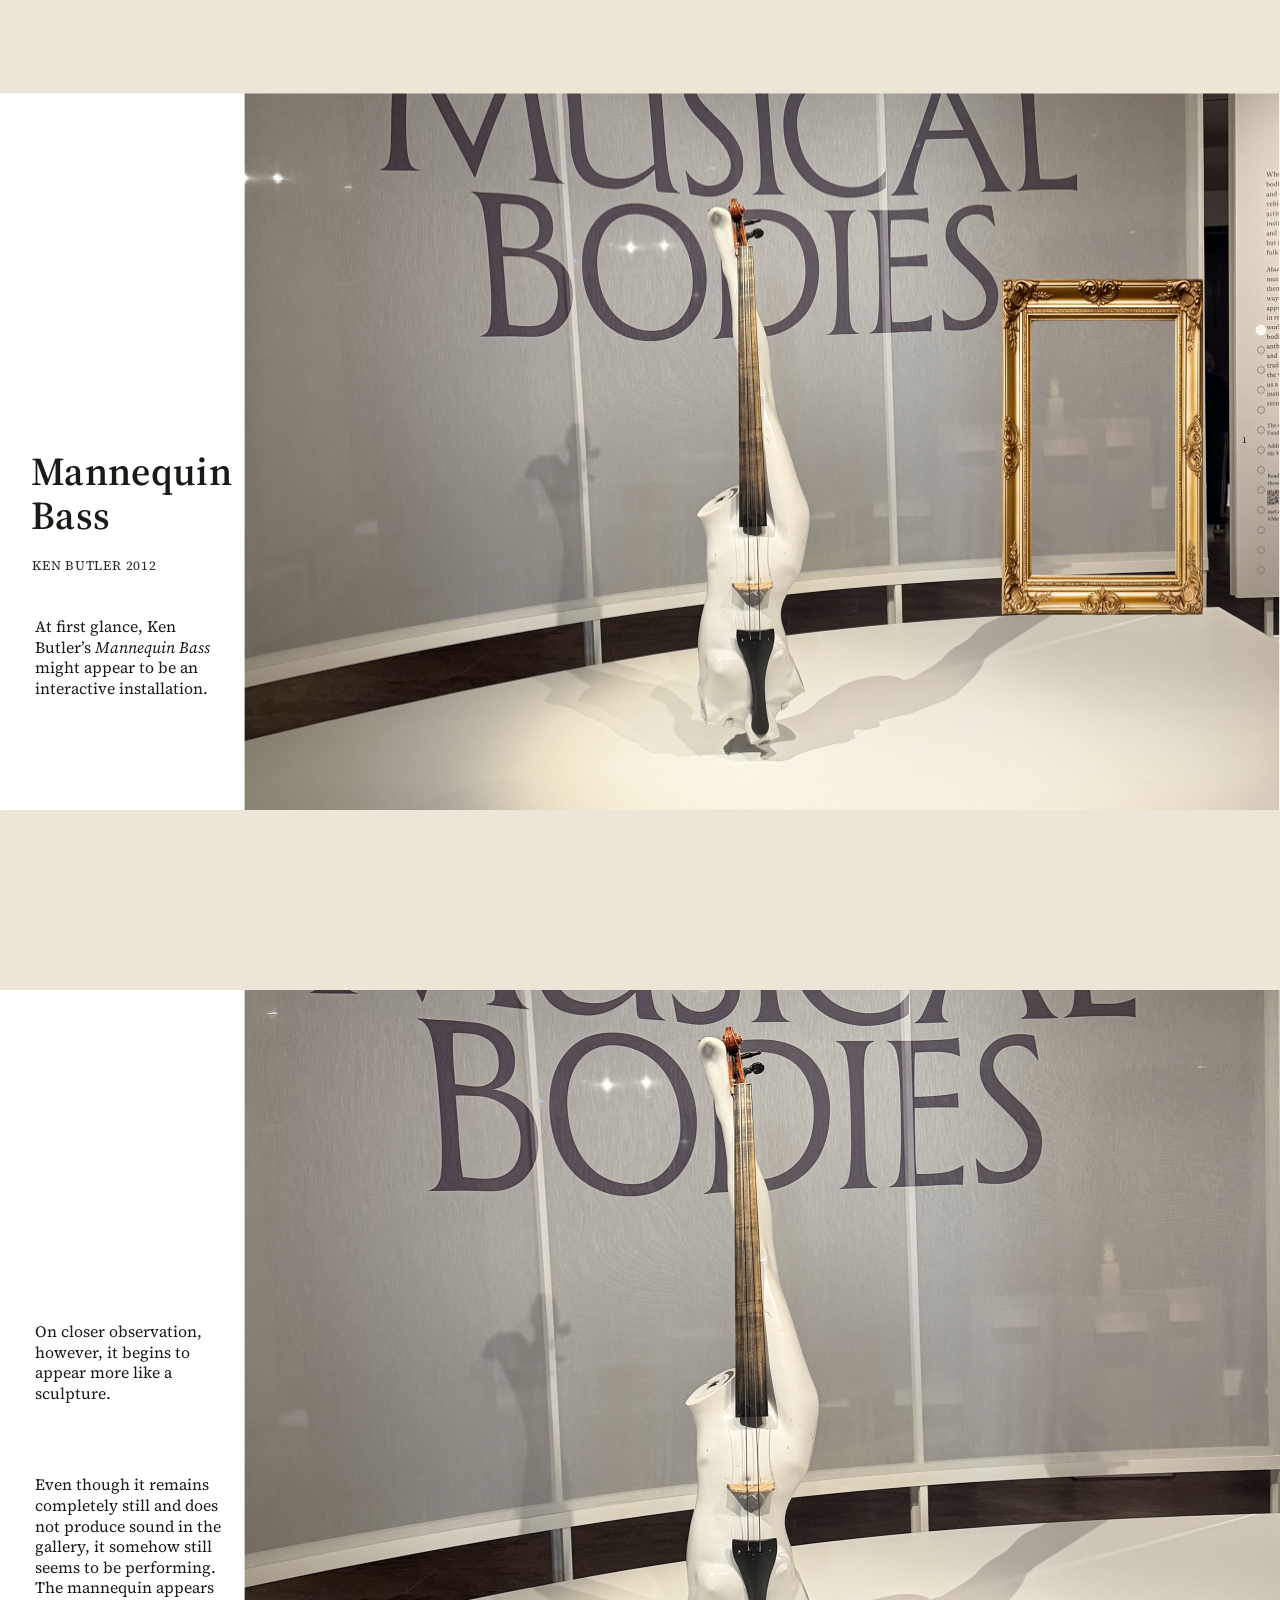
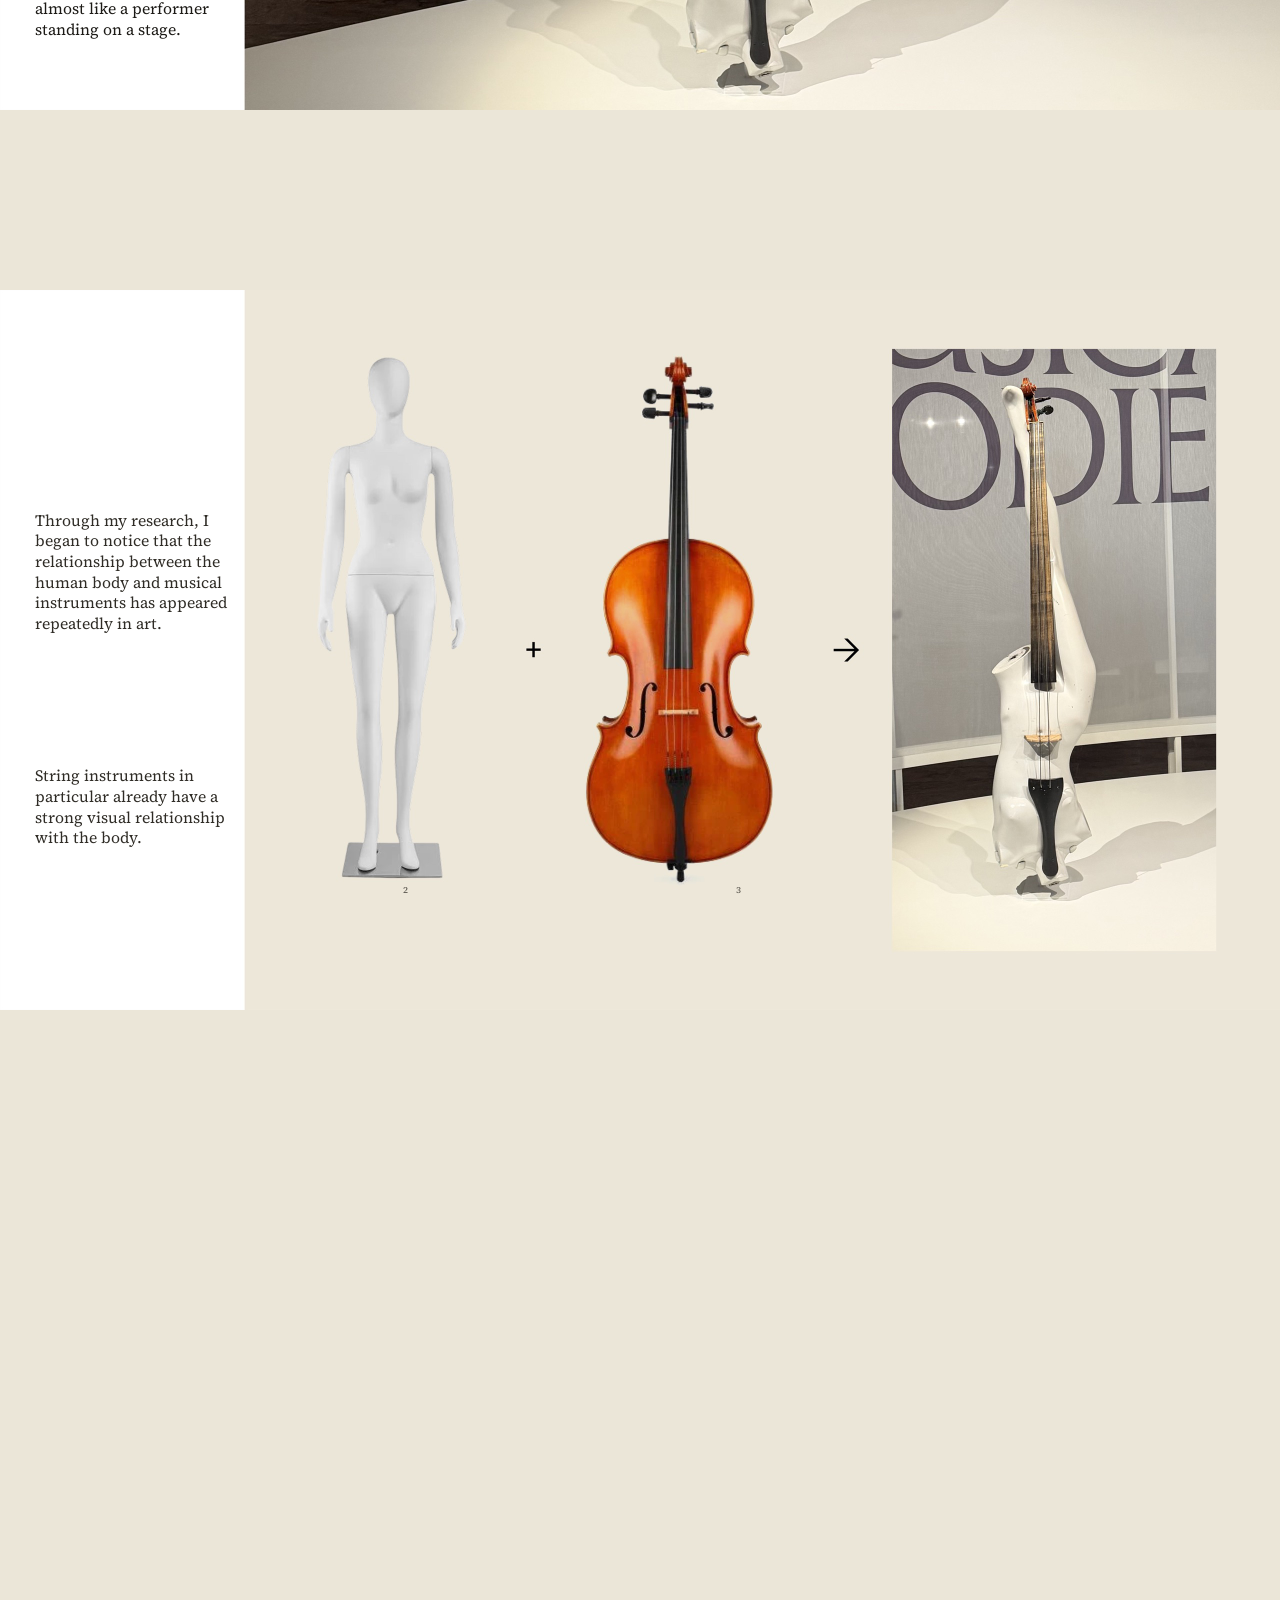
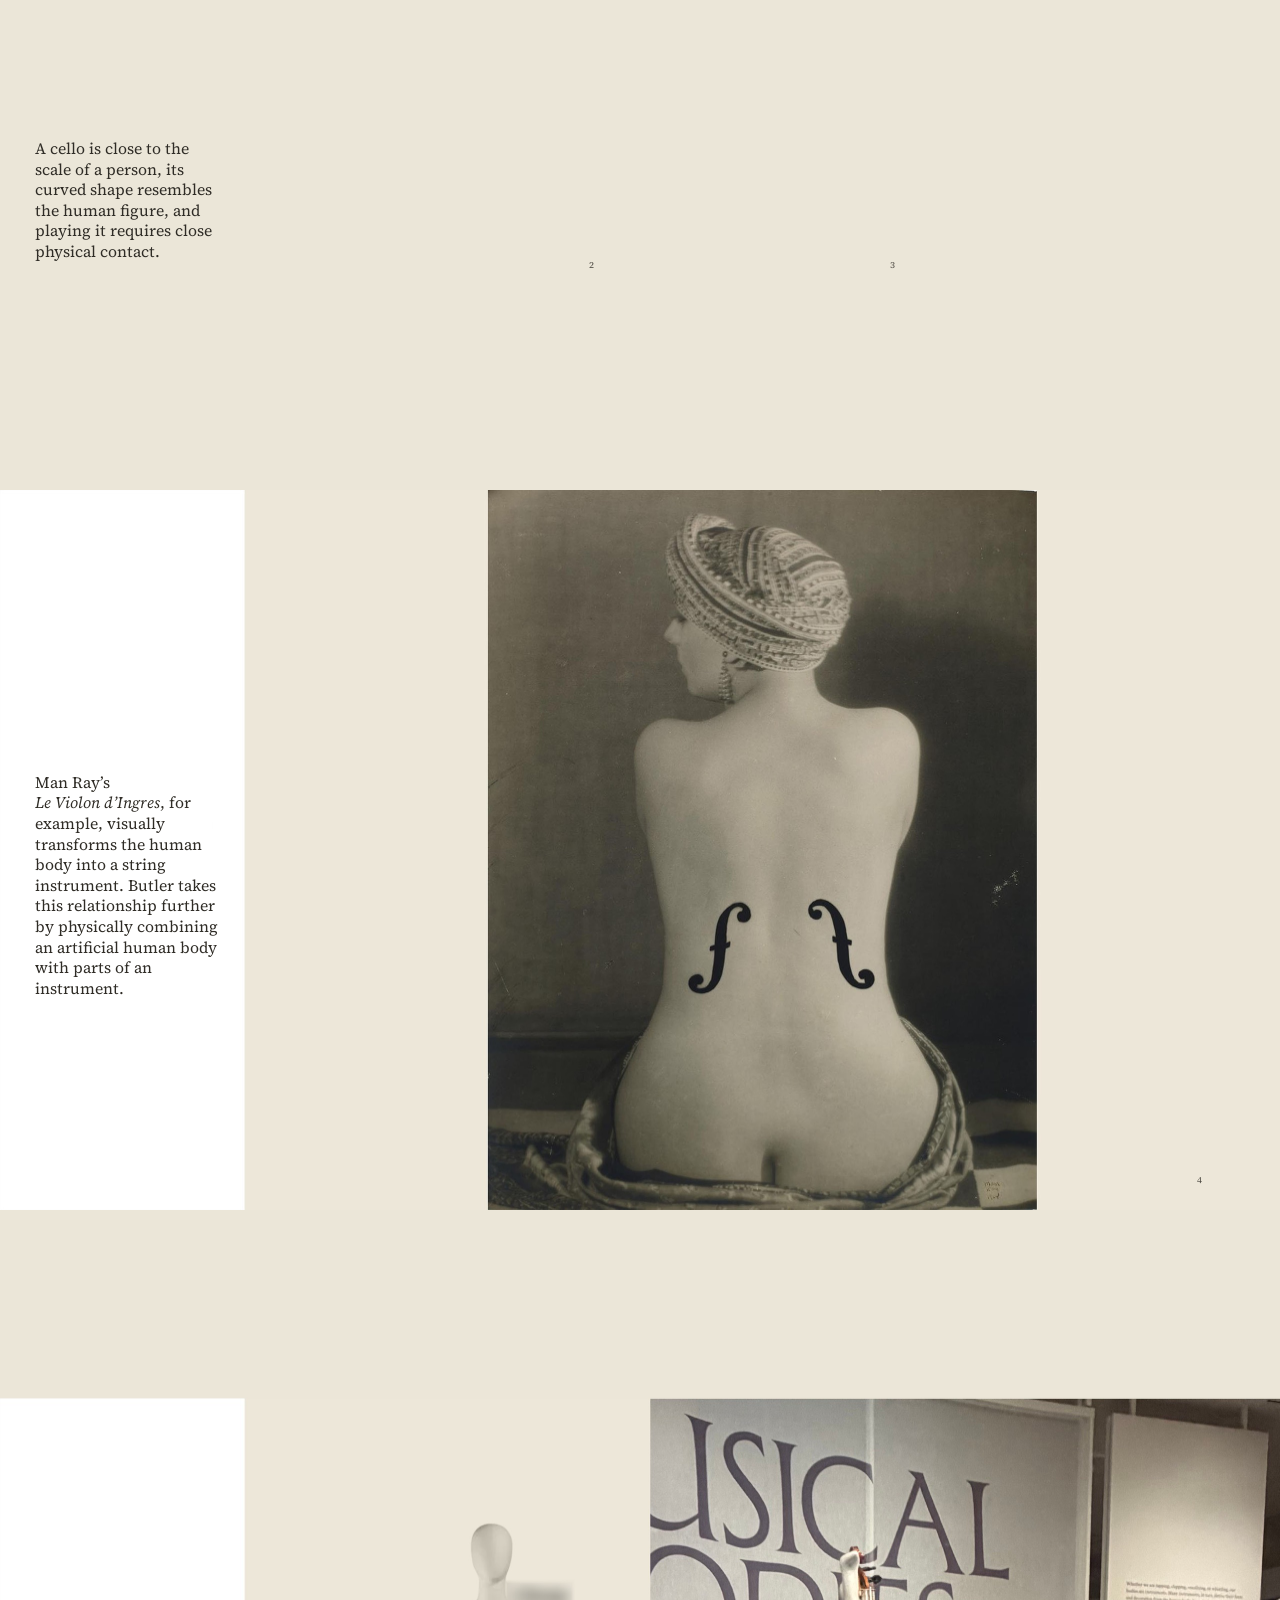
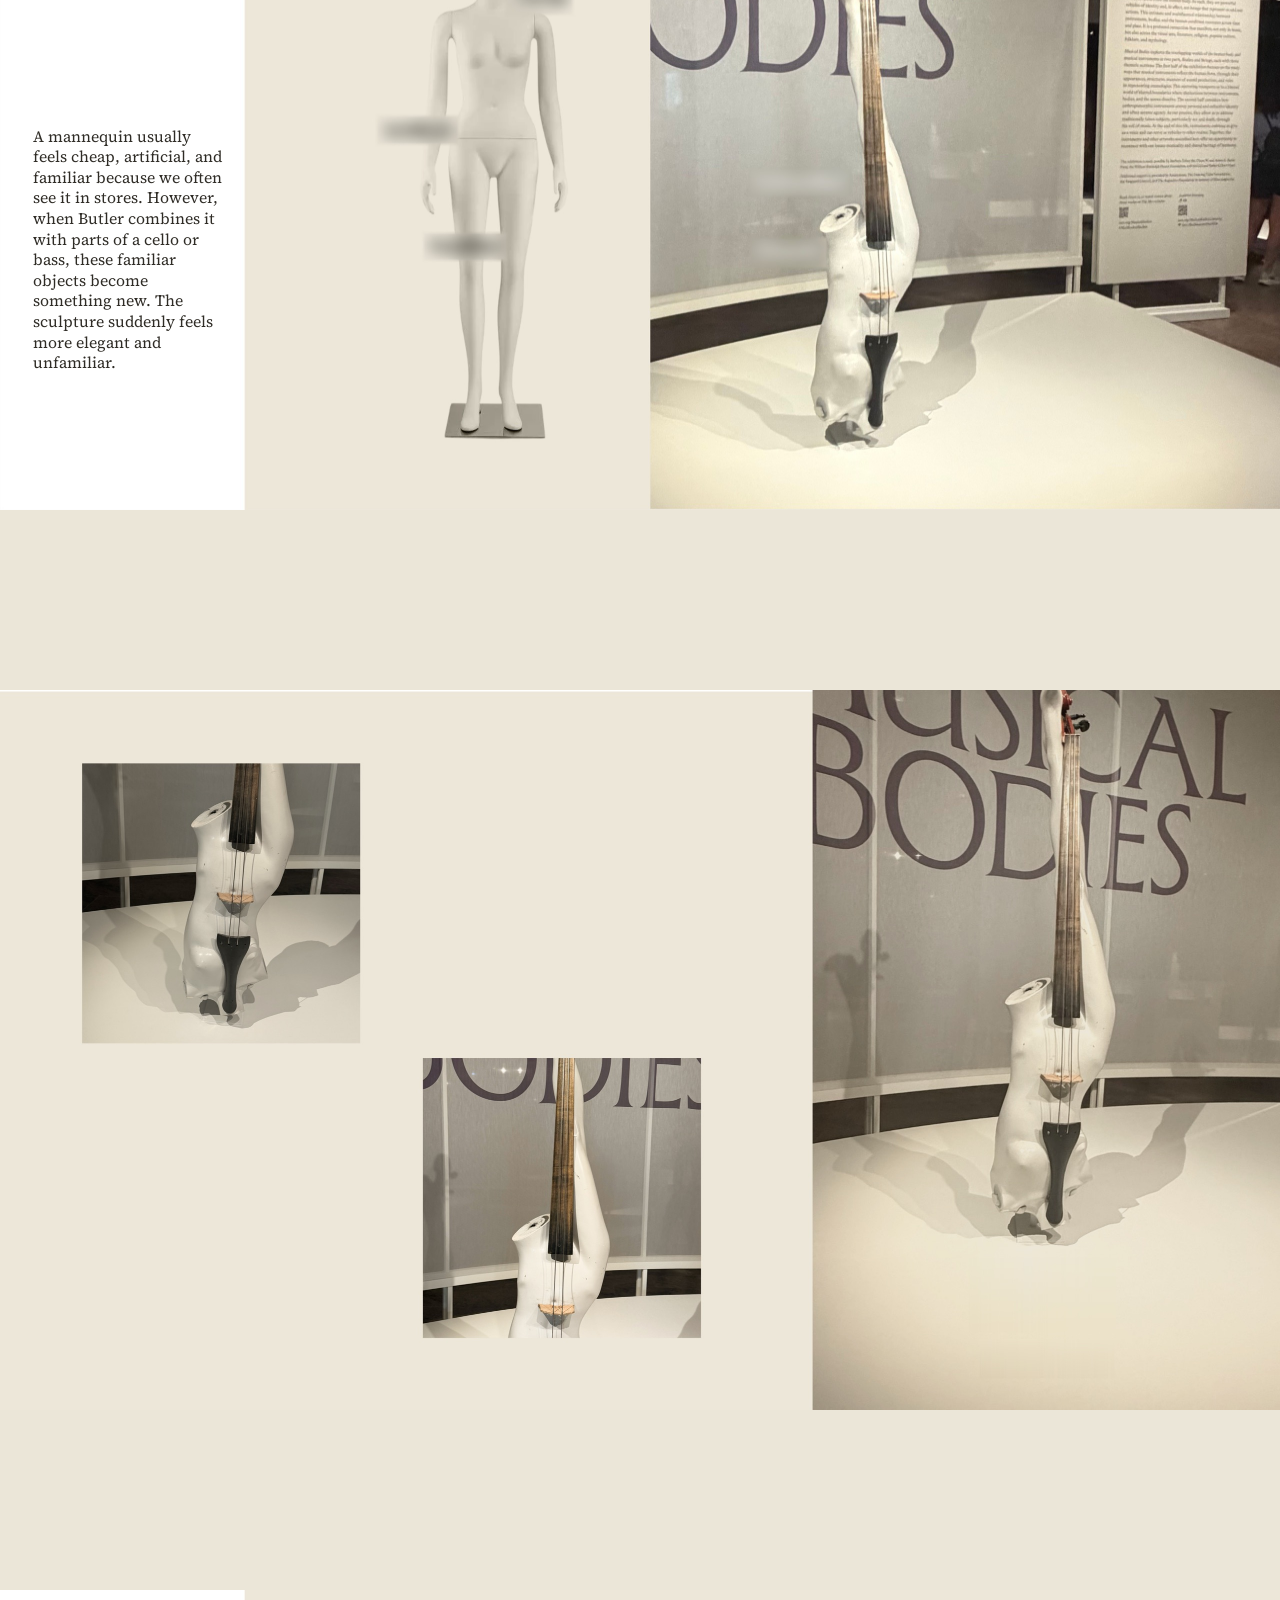
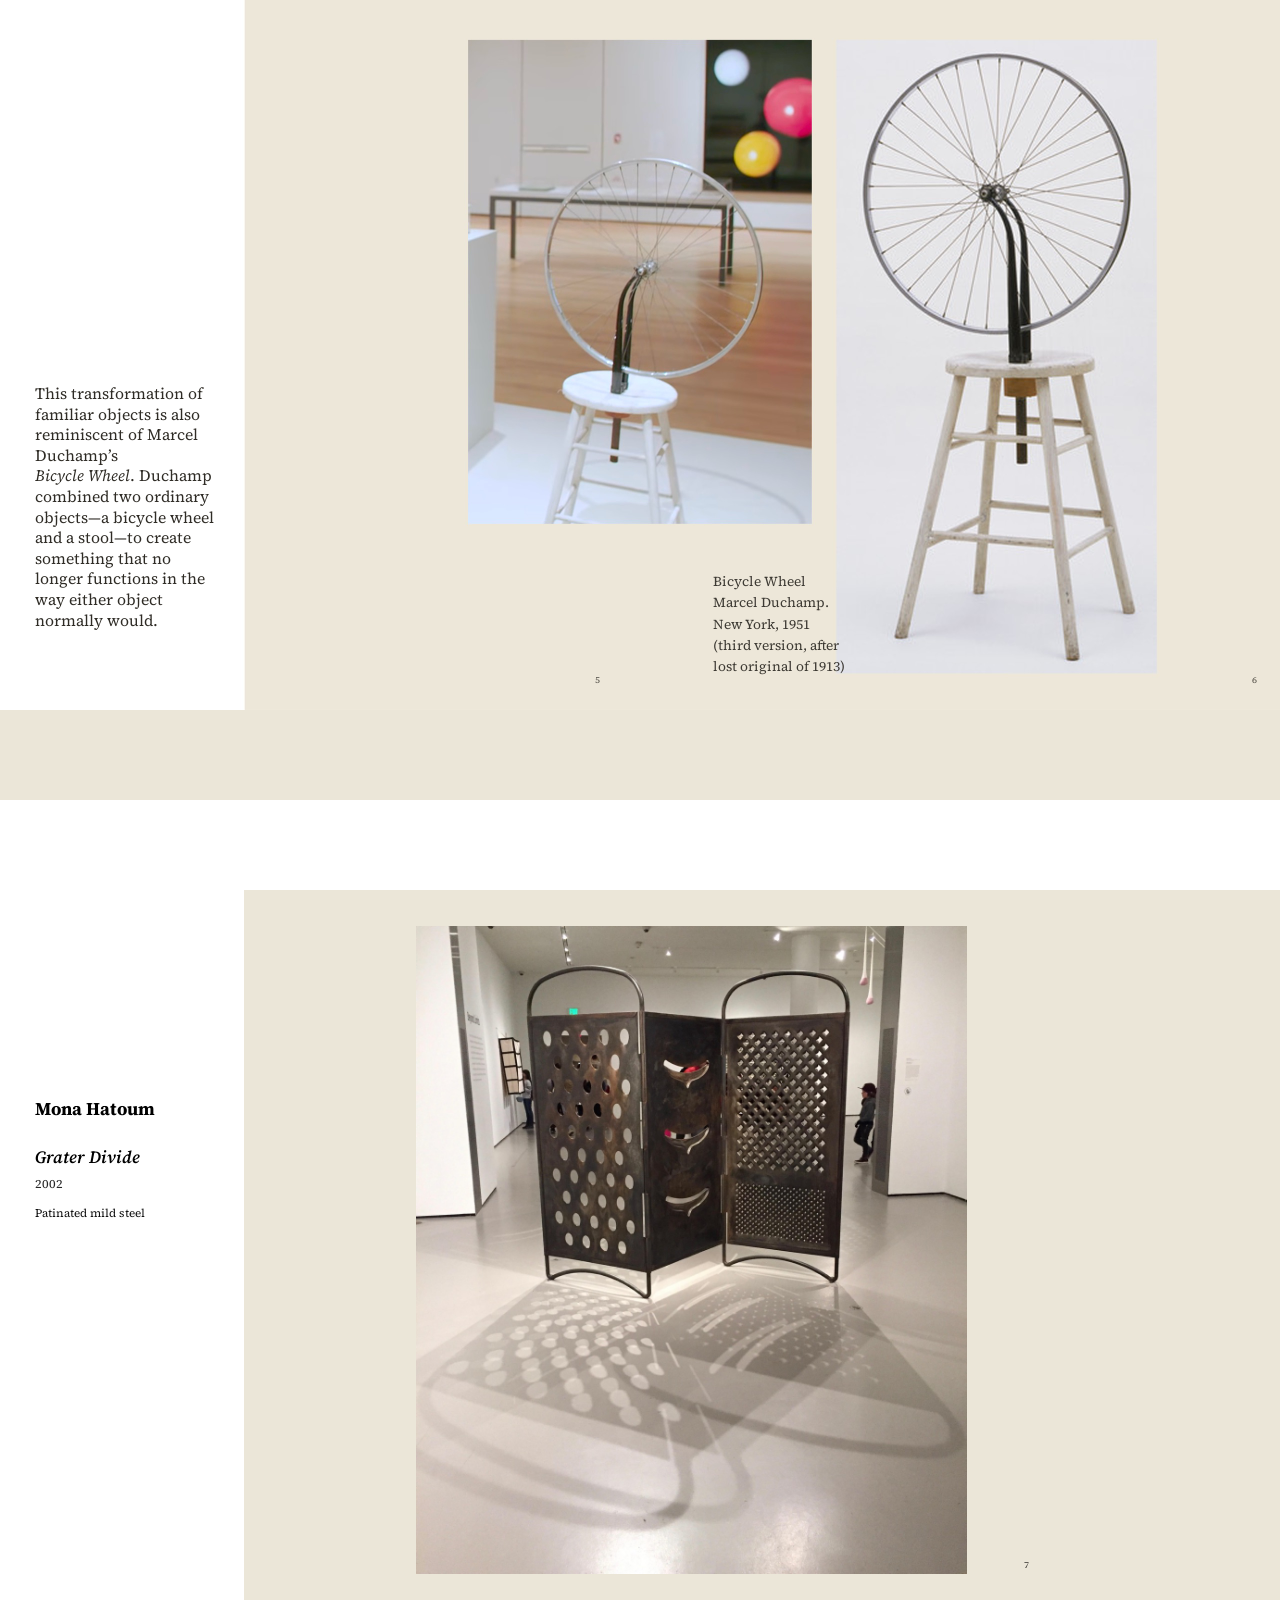
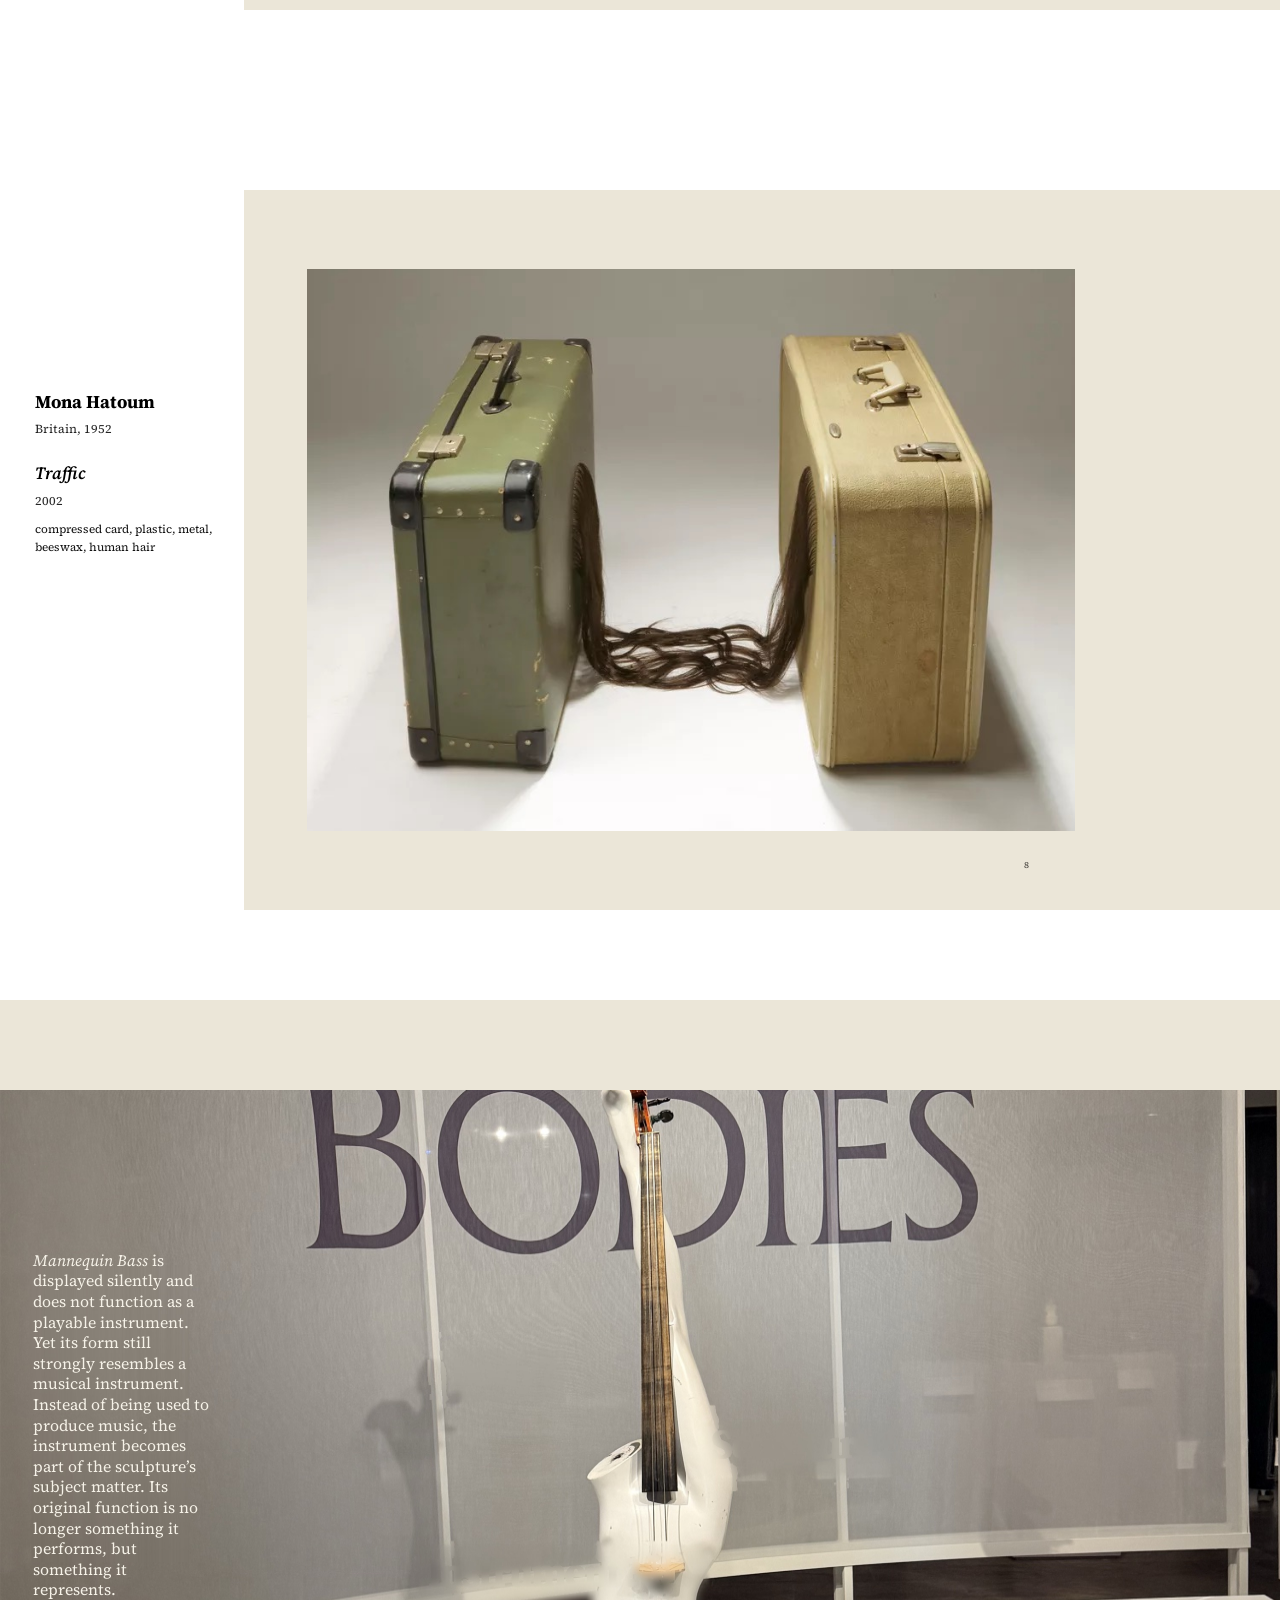
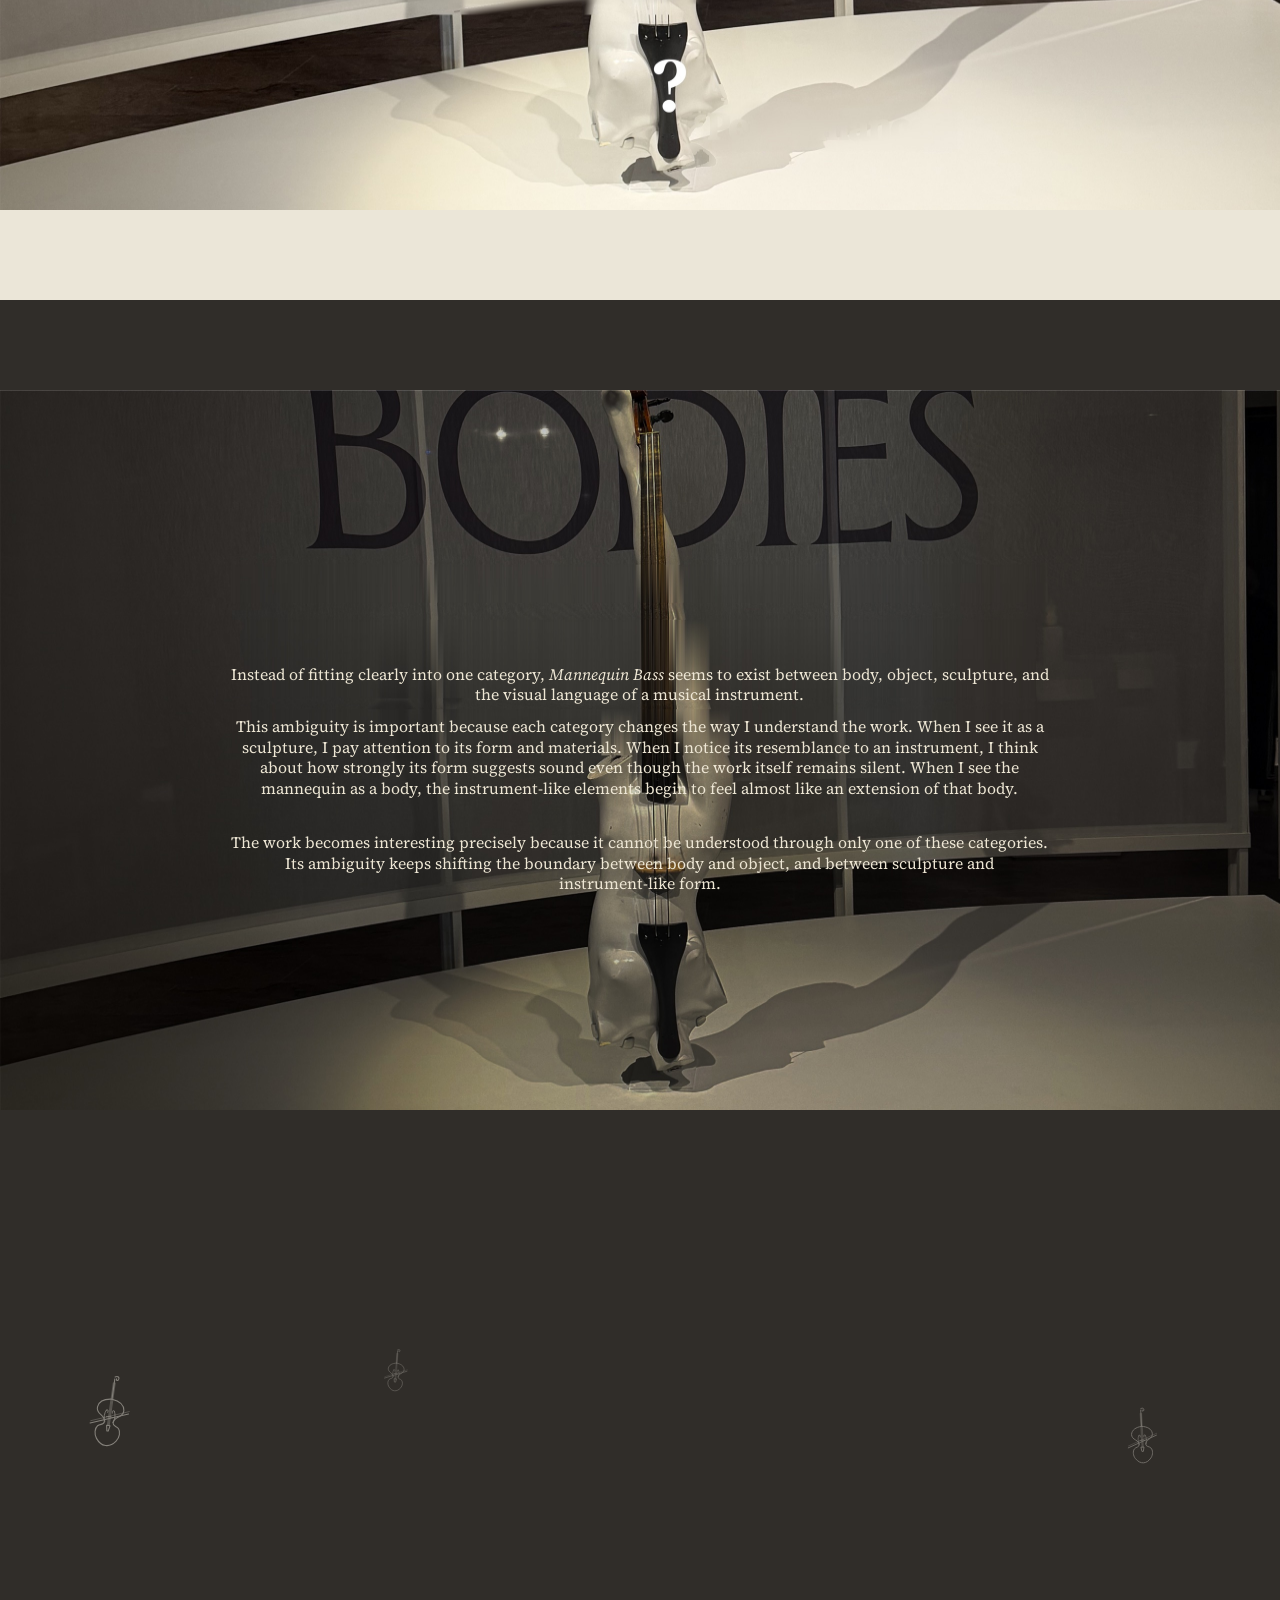
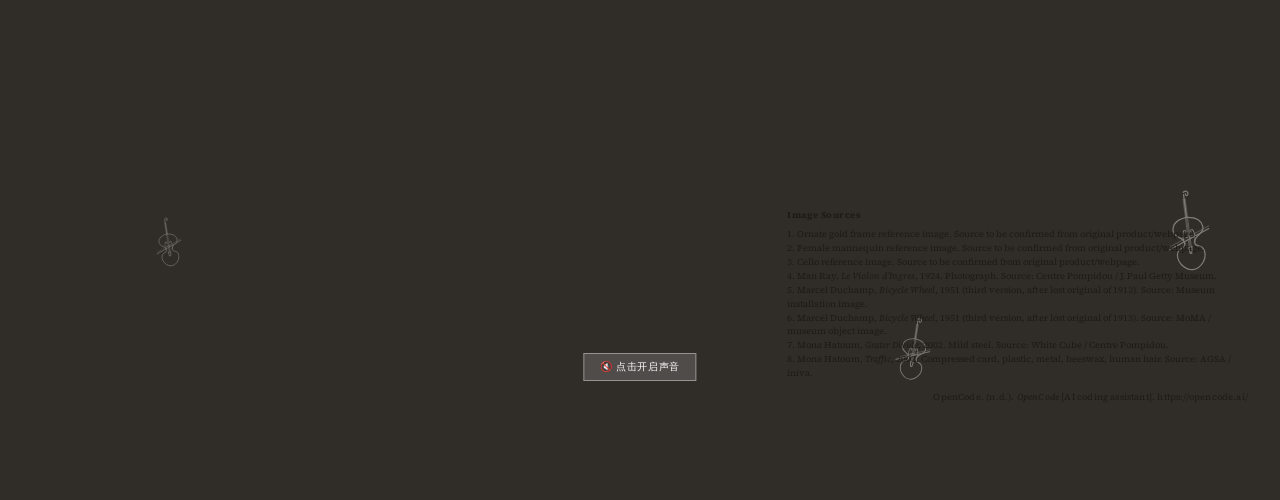
==== commit ec8a32b5: "Figure 2 and 3 positions exactly per Sources.png" ====
--- a/index.html
+++ b/index.html
@@ -98,8 +98,8 @@
     <div class="stage">
     <img class="plate" src="assets/section-4.jpg?v=20261012l" alt="Cello">
     <img class="s4subject" src="assets/section-4-subject.jpg?v=20261012l" alt="">
-    <p class="figno" style="position:absolute;left:51%;bottom:4%;color:#2f2c26;font-size:max(9px,calc(1.1 * 0.5625vw));opacity:0.85;line-height:1;">2</p>
-    <p class="figno" style="position:absolute;left:89%;bottom:4%;color:#2f2c26;font-size:max(9px,calc(1.1 * 0.5625vw));opacity:0.85;line-height:1;">3</p>
+    <p class="figno" style="position:absolute;left:46%;bottom:5.5%;color:#2f2c26;font-size:max(9px,calc(1.1 * 0.5625vw));opacity:0.85;line-height:1;">2</p>
+    <p class="figno" style="position:absolute;left:69.5%;bottom:5.5%;color:#2f2c26;font-size:max(9px,calc(1.1 * 0.5625vw));opacity:0.85;line-height:1;">3</p>
     <div class="fx" style="--amp:calc(0.6 * 0.5625vw);">
     </div>
   </div>
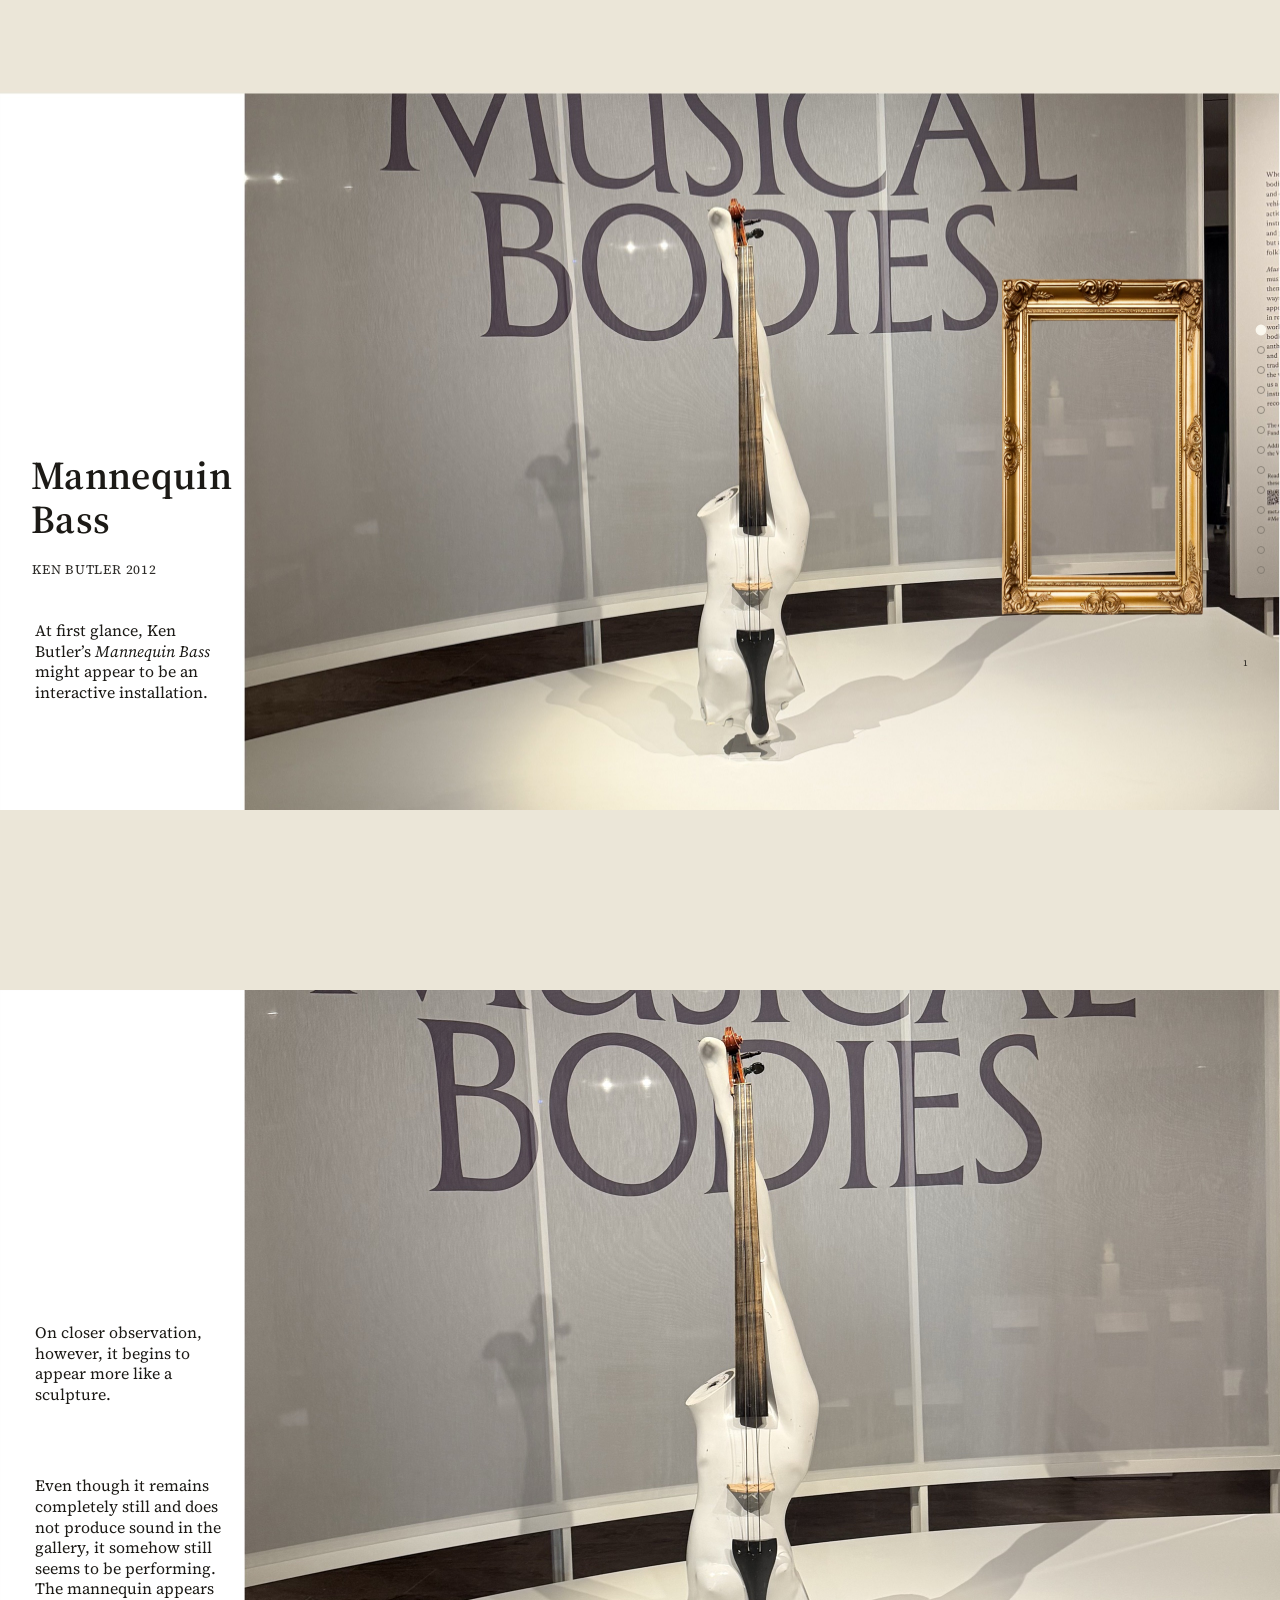
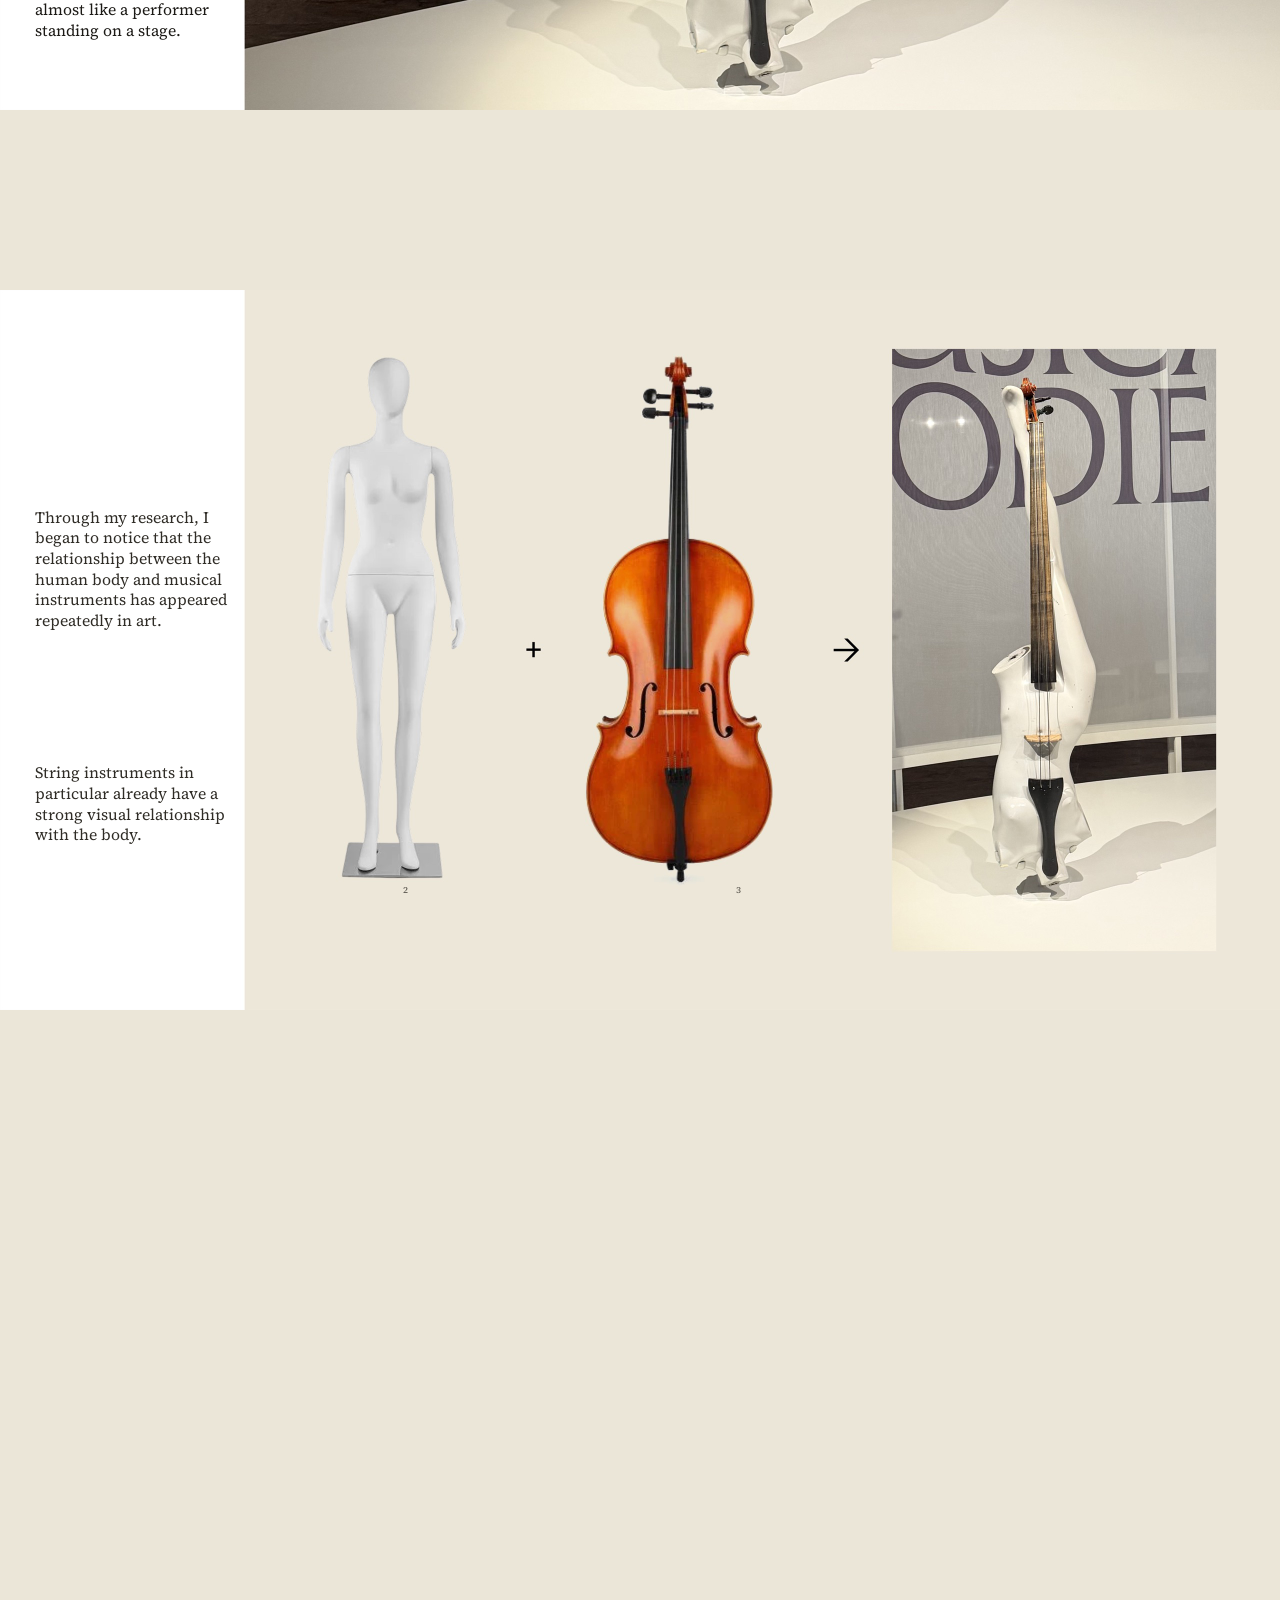
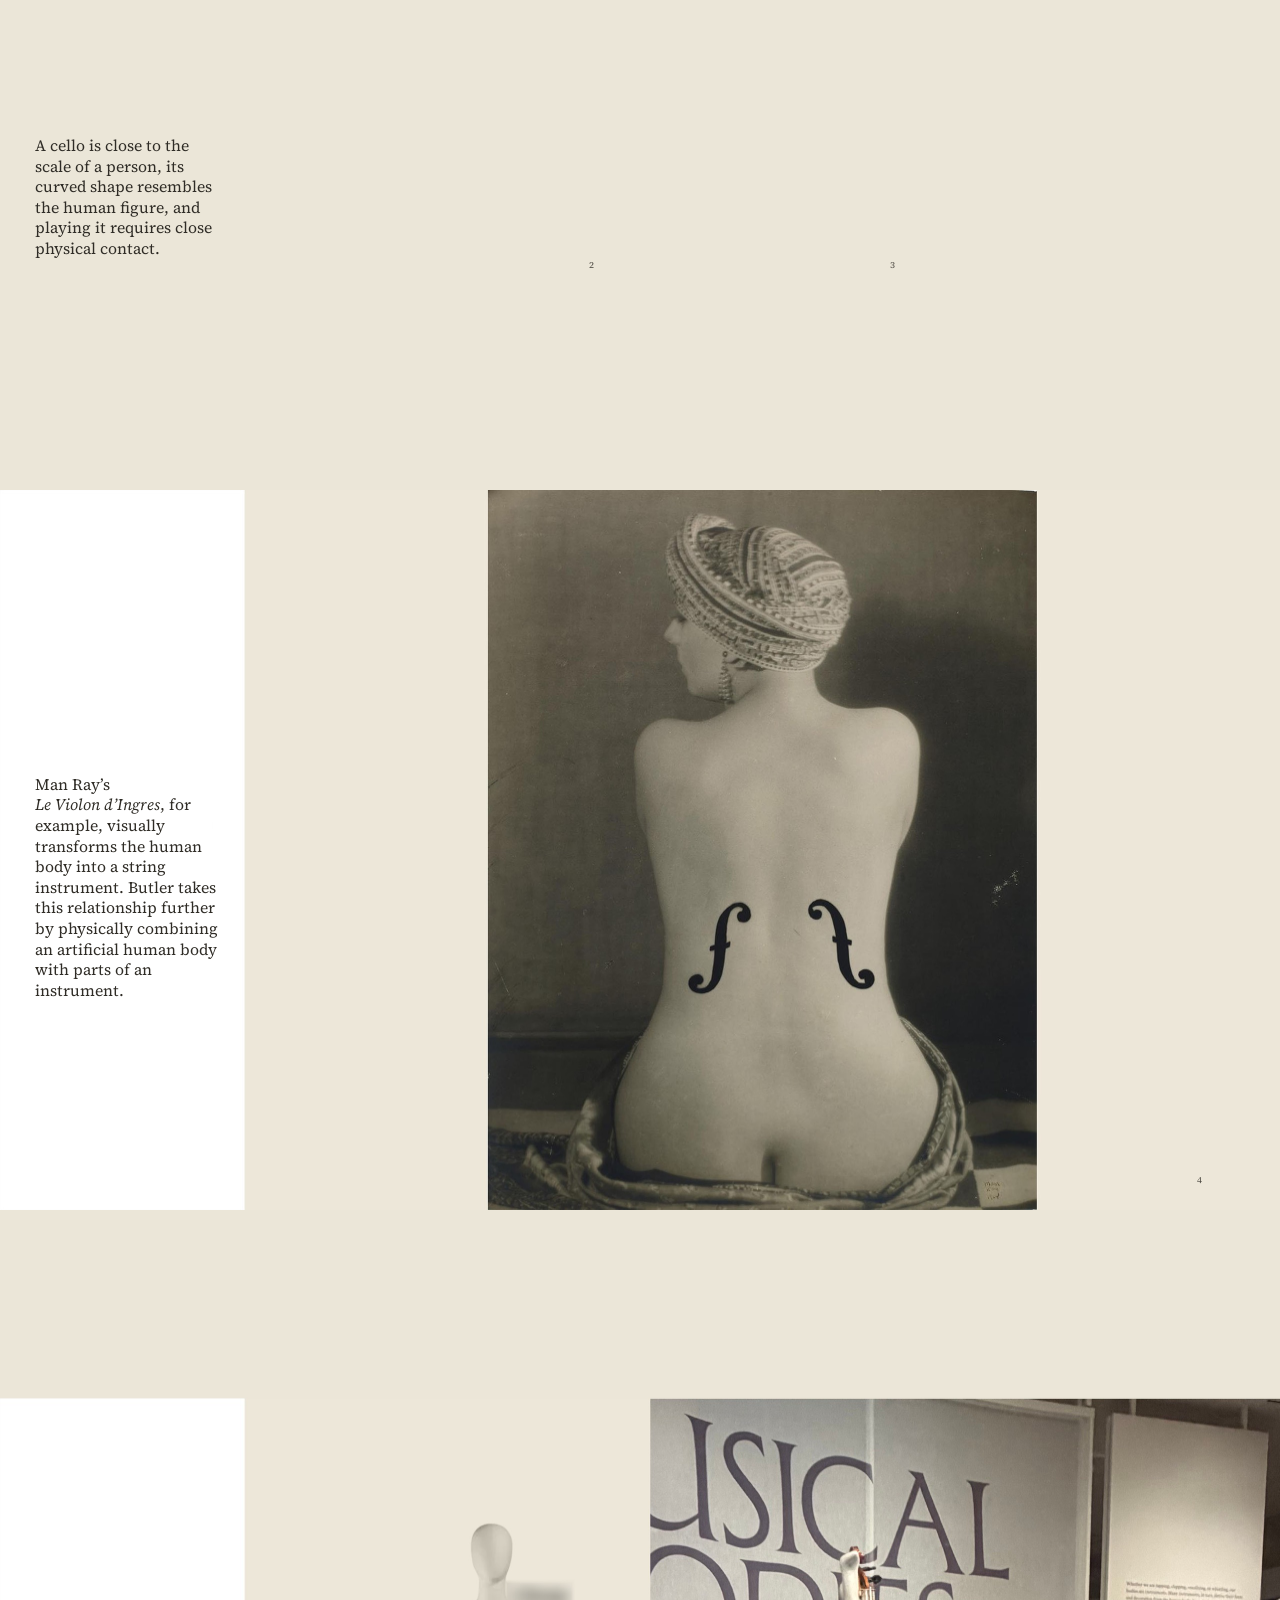
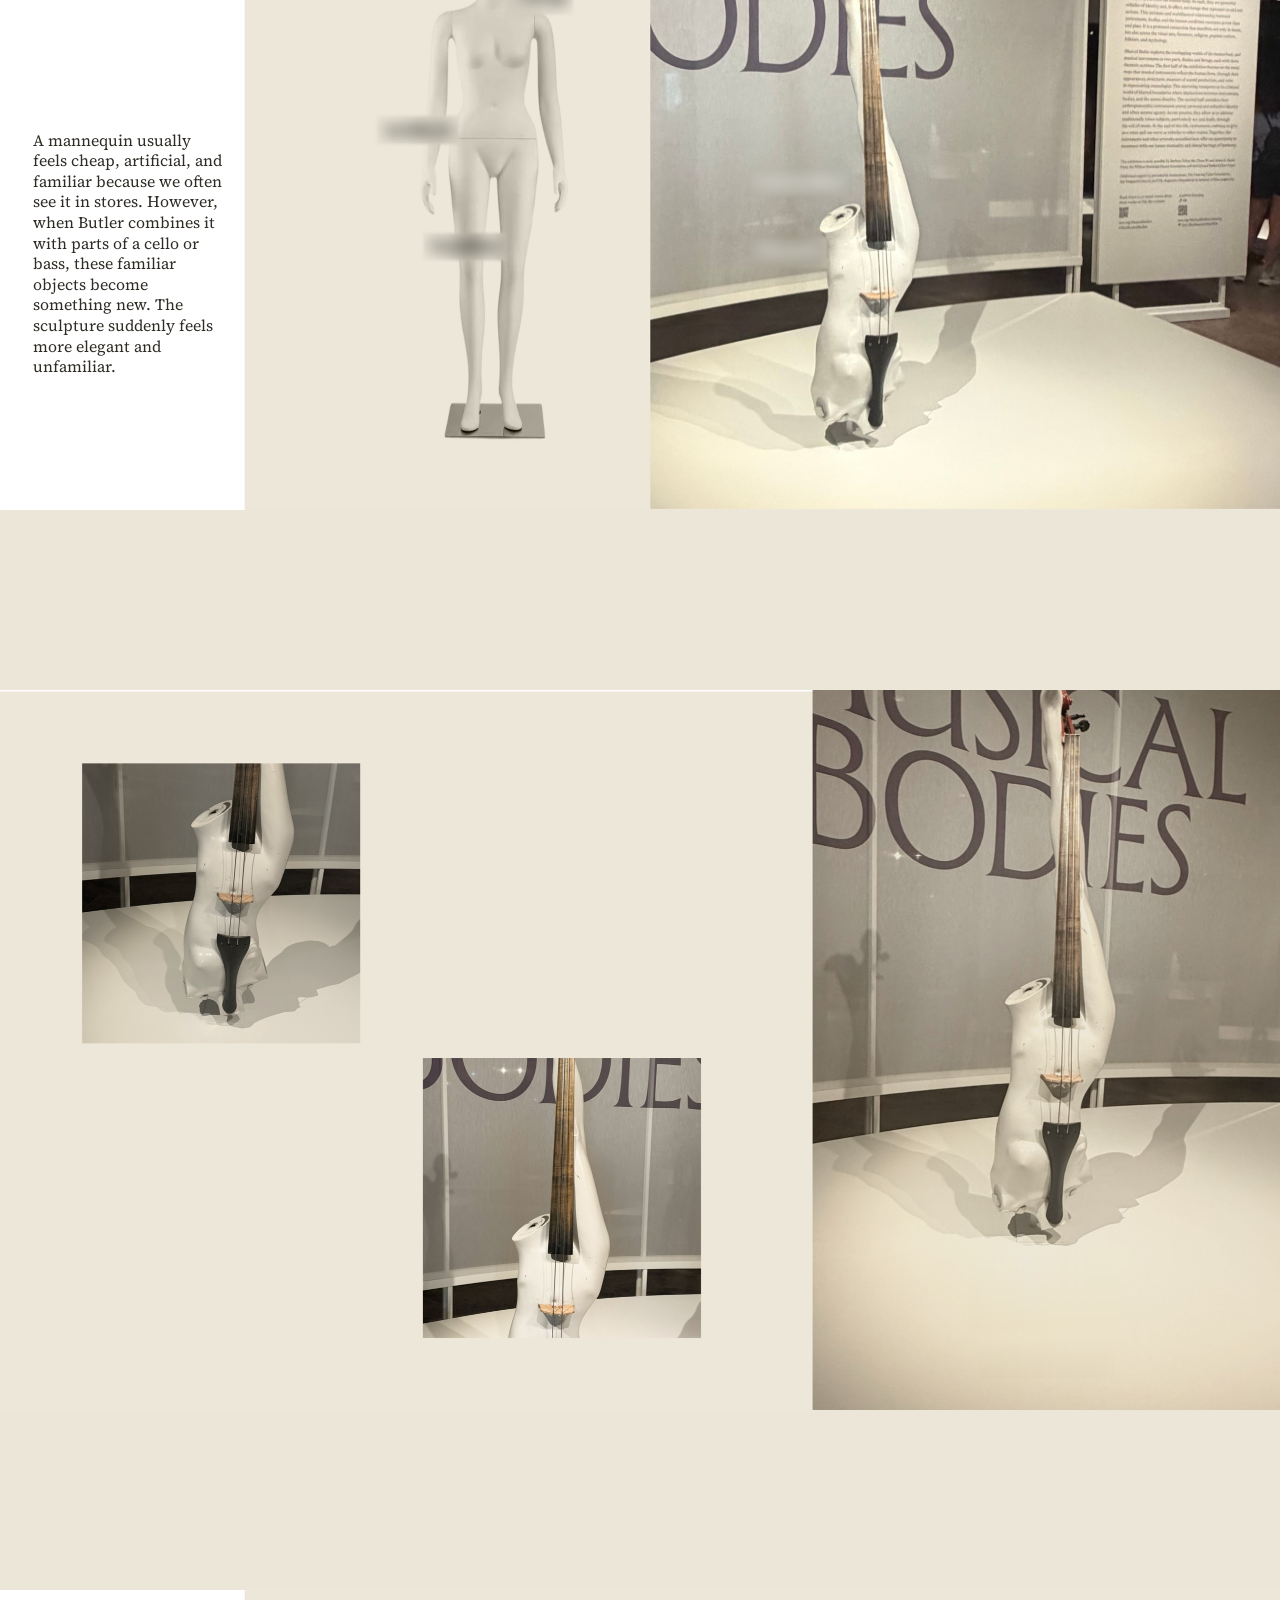
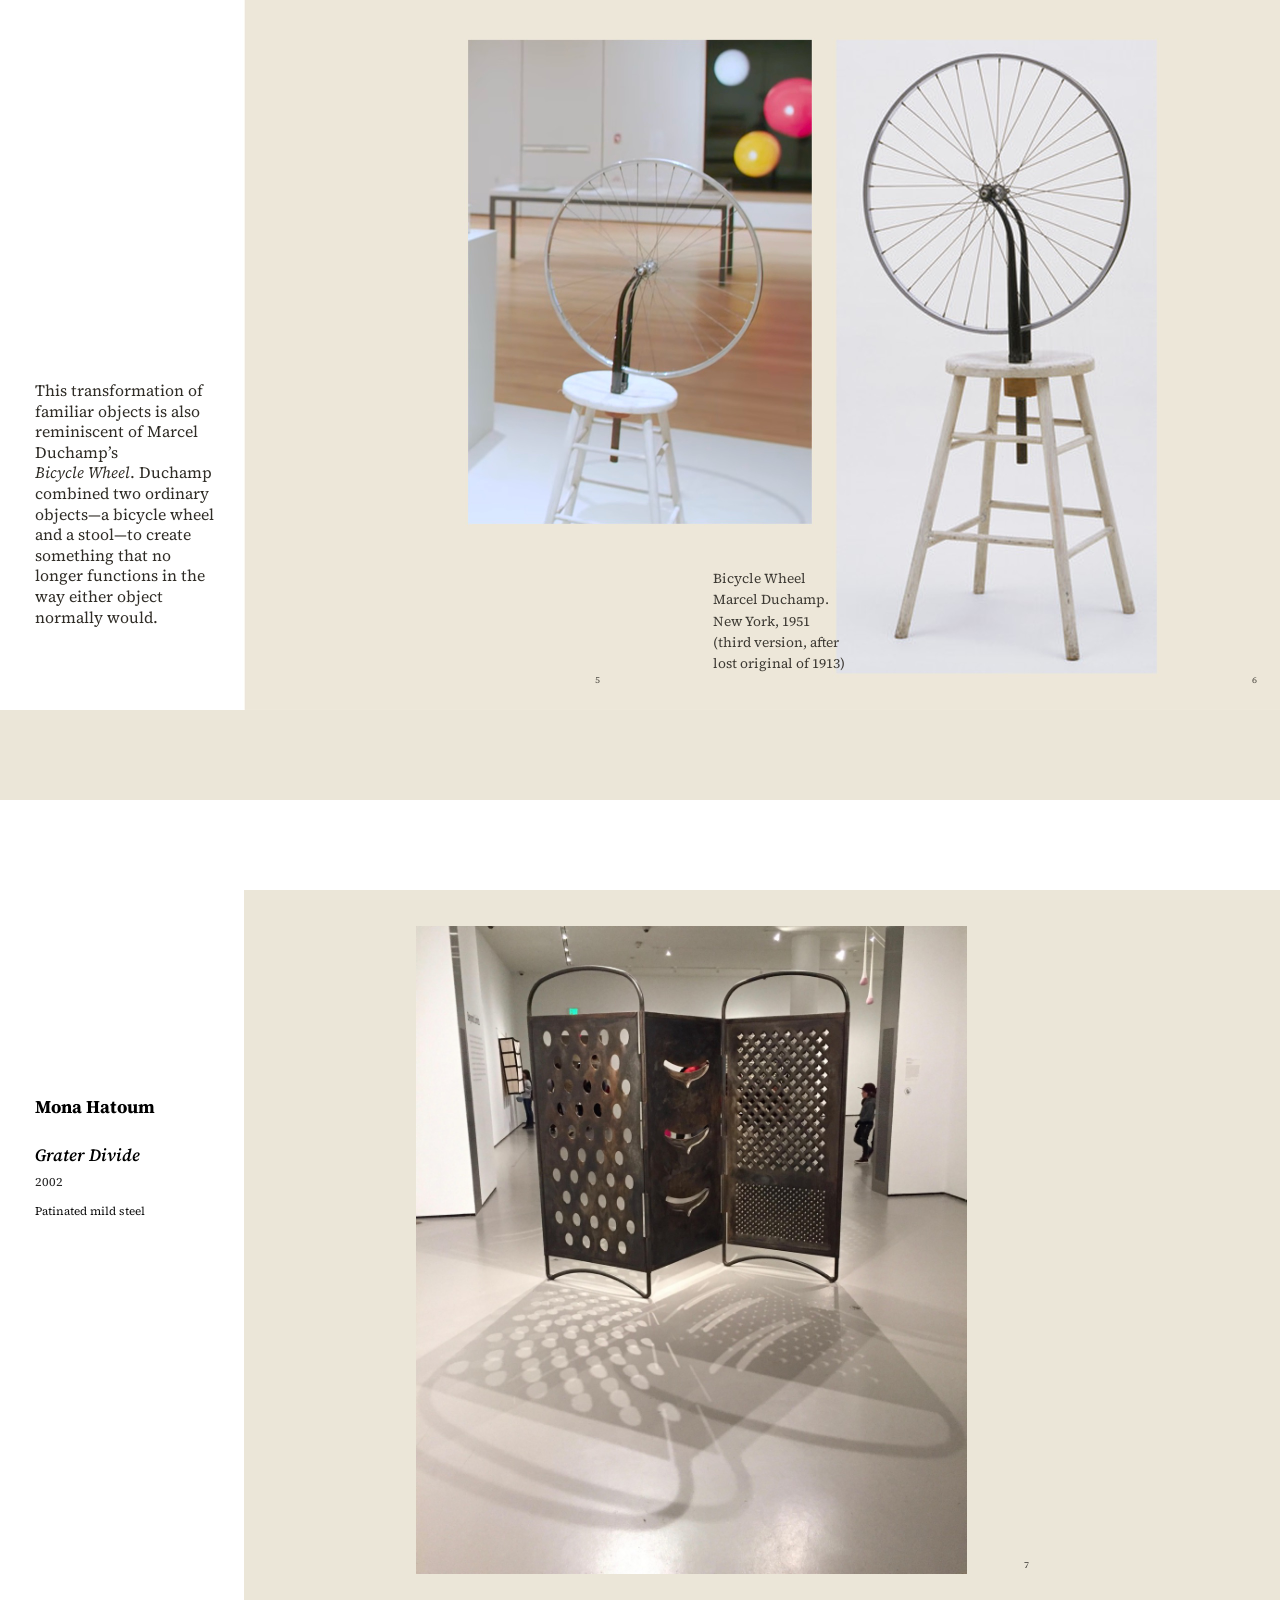
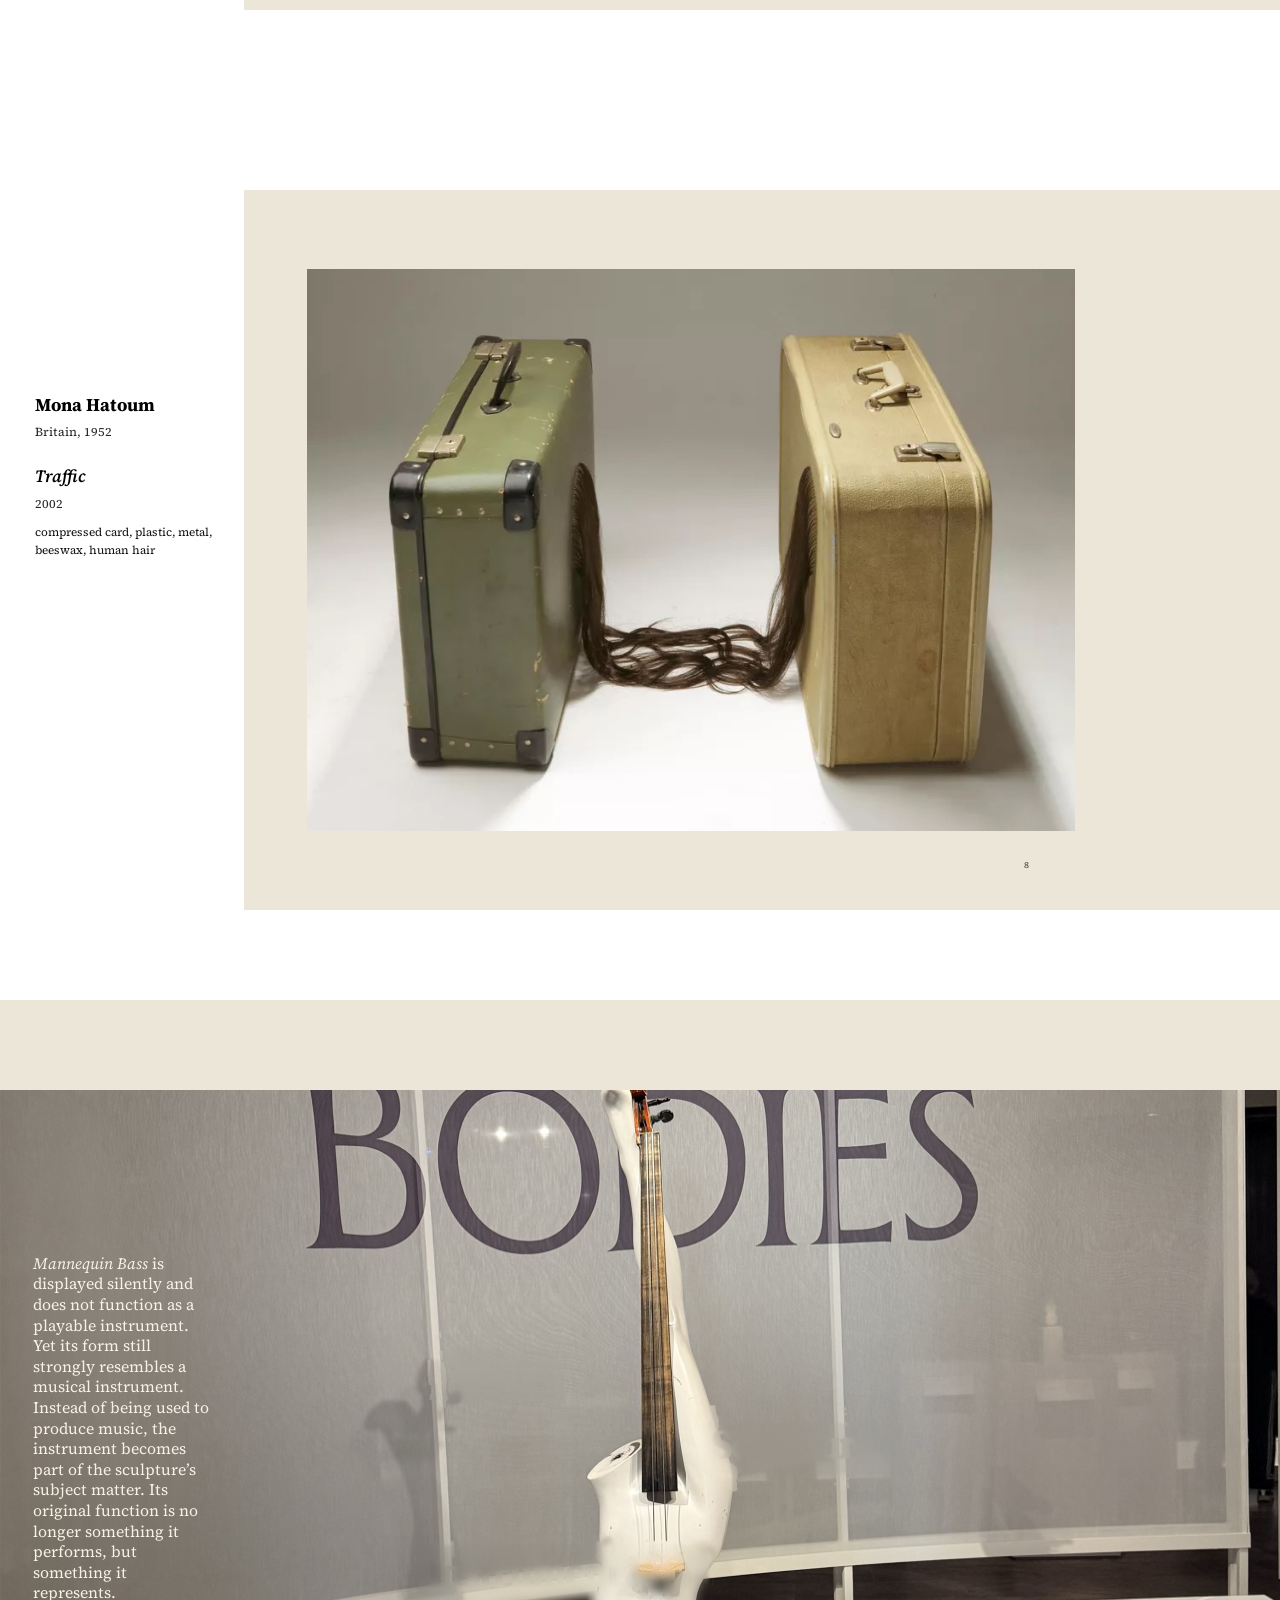
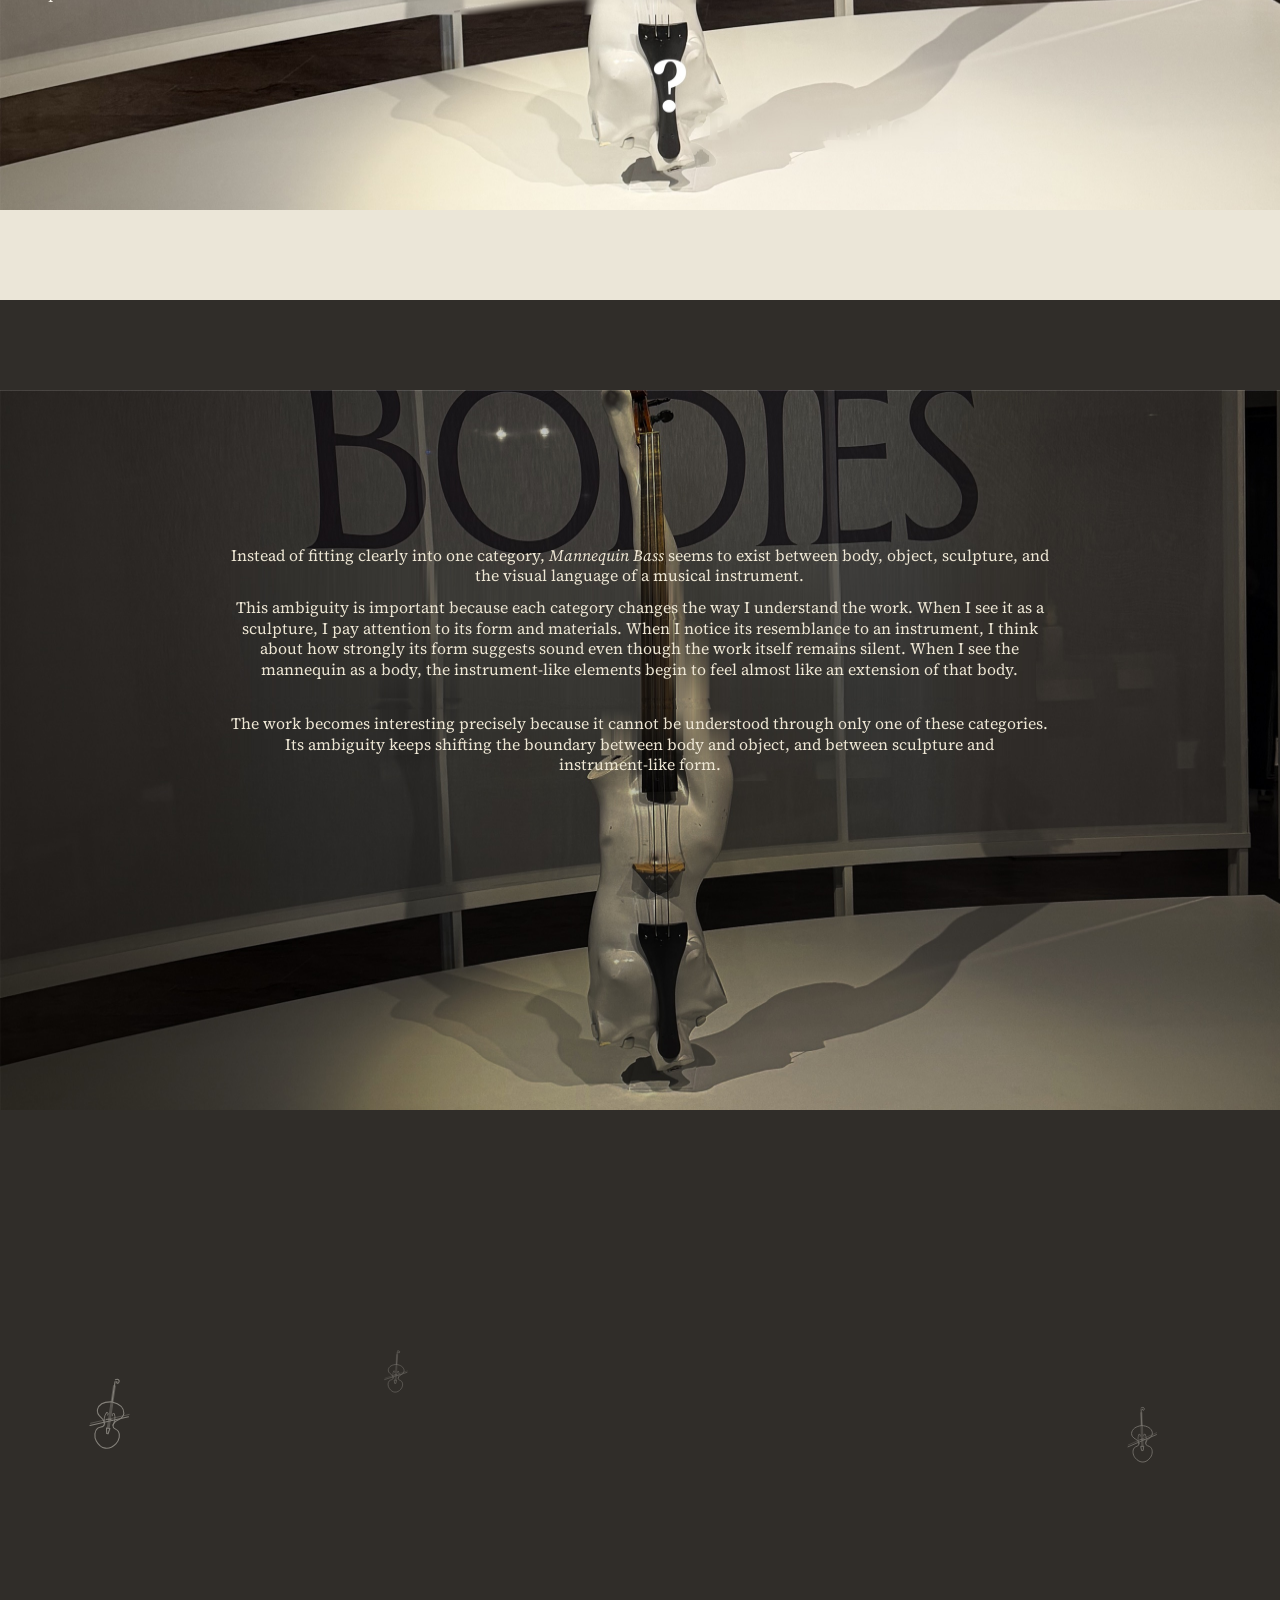
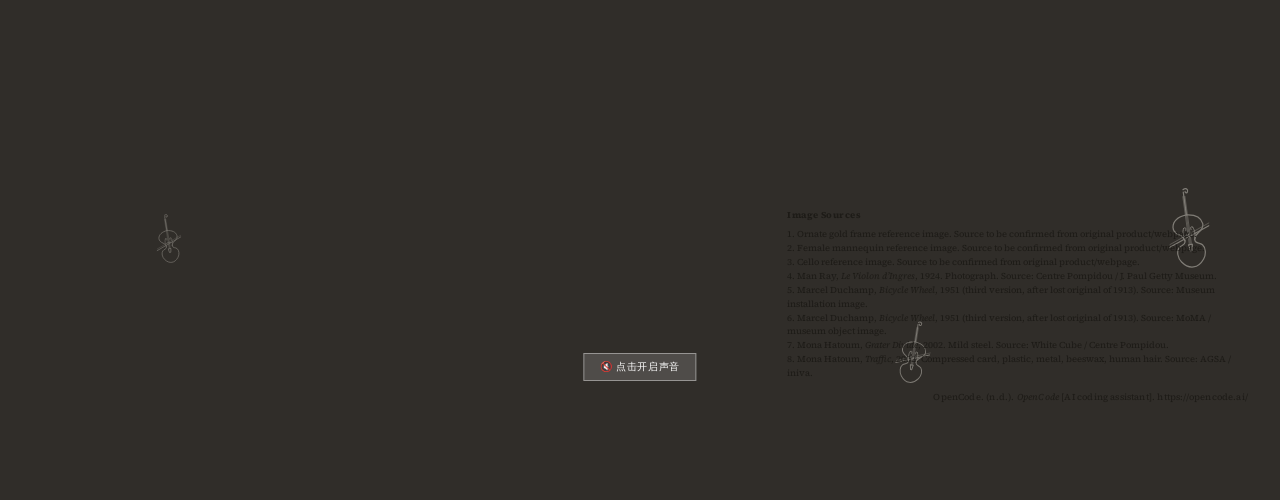
==== commit 34acf665: "Gentle float on s10; mobile sources block formatting; figure 1 below frame corner" ====
--- a/index.html
+++ b/index.html
@@ -37,7 +37,7 @@
         <video src="assets/section11.mp4?v=20261012hd" autoplay muted loop playsinline style="position:absolute;left:25.2%;top:17.7%;width:51.4%;height:63.6%;object-fit:cover;"></video>
         <img src="assets/frame.png?v=20261012d" style="position:absolute;inset:0;width:100%;height:100%;" alt="">
       </div>
-      <p class="figno" style="position:absolute;right:2.55%;top:48%;color:#1c1a16;font-size:max(9px,calc(1.1 * 0.5625vw));opacity:0.85;line-height:1;">1</p>
+      <p class="figno" style="position:absolute;right:2.5%;top:79%;color:#1c1a16;font-size:max(9px,calc(1.1 * 0.5625vw));opacity:0.85;line-height:1;">1</p>
     <div class="fx" style="--amp:10px;--dur:3.5s;">
       <div class="fl fl-ov" data-sp="0.16" style="--x:2.4;--y:50.5;--amp:calc(0.55 * 0.5625vw)">
         <h1 class="title" style="font-size:calc(5.5 * 0.5625vw)">Mannequin<br>Bass</h1>
@@ -312,7 +312,7 @@
       <div class="s11float" style="position:absolute;left:30%;top:6%;width:1.9vw;opacity:0.3;--ph:4.40;--sp:1.05;animation:mbplay 3.3s ease-in-out -2.2s infinite alternate;"><svg viewBox="0 0 60 112" style="width:100%;height:auto;display:block;" fill="none" stroke="#f6f2e8" stroke-width="1.6" stroke-linecap="round" stroke-linejoin="round"><path d="M30 7 C 34 4.5 37 7 35.5 10.5 C 34.5 12.5 32 12 32.5 9.5"/><line x1="30" y1="10" x2="30" y2="40"/><path d="M30 40 C 19 41 11.5 46 10.5 54 C 10 59 13.5 62.5 17.5 65 C 21.5 67.5 23.5 70 23.5 74.5 C 23.5 79 17.5 78 14.5 81.5 C 11 85.5 11 94 15.5 100 C 20 106 25 108.5 30 108.5 C 35 108.5 40 106 44.5 100 C 49 94 49 85.5 45.5 81.5 C 42.5 78 36.5 79 36.5 74.5 C 36.5 70 38.5 67.5 42.5 65 C 46.5 62.5 50 59 49.5 54 C 48.5 46 41 41 30 40 Z"/><path d="M24 57 C 21.5 62 21.5 68 24 73.5 M24 57 C 26.5 55.5 27.5 56.5 26.5 60" stroke-width="1.2"/><path d="M36 57 C 38.5 62 38.5 68 36 73.5 M36 57 C 33.5 55.5 32.5 56.5 33.5 60" stroke-width="1.2"/><path d="M25.5 66.5 C 28.5 65.5 31.5 65.5 34.5 66.5" stroke-width="1.3"/><path d="M27.5 79 L 32.5 79 L 31 87 L 29 87 Z"/><line x1="28.6" y1="16" x2="28.6" y2="79" stroke-width="0.7"/><line x1="30" y1="16" x2="30" y2="79" stroke-width="0.7"/><line x1="31.4" y1="16" x2="31.4" y2="79" stroke-width="0.7"/><line x1="3" y1="79" x2="57" y2="58" stroke-width="1.5"/><line x1="3.5" y1="75.5" x2="57.5" y2="54.5" stroke-width="0.9" opacity="0.75"/></svg></div>
       <div class="s11float" style="position:absolute;left:70%;top:88%;width:2.8vw;opacity:0.38;--ph:5.50;--sp:1.20;animation:mbplay 3.5s ease-in-out -1.1s infinite alternate;"><svg viewBox="0 0 60 112" style="width:100%;height:auto;display:block;" fill="none" stroke="#f6f2e8" stroke-width="1.6" stroke-linecap="round" stroke-linejoin="round"><path d="M30 7 C 34 4.5 37 7 35.5 10.5 C 34.5 12.5 32 12 32.5 9.5"/><line x1="30" y1="10" x2="30" y2="40"/><path d="M30 40 C 19 41 11.5 46 10.5 54 C 10 59 13.5 62.5 17.5 65 C 21.5 67.5 23.5 70 23.5 74.5 C 23.5 79 17.5 78 14.5 81.5 C 11 85.5 11 94 15.5 100 C 20 106 25 108.5 30 108.5 C 35 108.5 40 106 44.5 100 C 49 94 49 85.5 45.5 81.5 C 42.5 78 36.5 79 36.5 74.5 C 36.5 70 38.5 67.5 42.5 65 C 46.5 62.5 50 59 49.5 54 C 48.5 46 41 41 30 40 Z"/><path d="M24 57 C 21.5 62 21.5 68 24 73.5 M24 57 C 26.5 55.5 27.5 56.5 26.5 60" stroke-width="1.2"/><path d="M36 57 C 38.5 62 38.5 68 36 73.5 M36 57 C 33.5 55.5 32.5 56.5 33.5 60" stroke-width="1.2"/><path d="M25.5 66.5 C 28.5 65.5 31.5 65.5 34.5 66.5" stroke-width="1.3"/><path d="M27.5 79 L 32.5 79 L 31 87 L 29 87 Z"/><line x1="28.6" y1="16" x2="28.6" y2="79" stroke-width="0.7"/><line x1="30" y1="16" x2="30" y2="79" stroke-width="0.7"/><line x1="31.4" y1="16" x2="31.4" y2="79" stroke-width="0.7"/><line x1="3" y1="79" x2="57" y2="58" stroke-width="1.5"/><line x1="3.5" y1="75.5" x2="57.5" y2="54.5" stroke-width="0.9" opacity="0.75"/></svg></div>
       <button onclick="const v=document.getElementById('s11video'); v.muted=!v.muted; this.textContent = v.muted ? '🔇 点击开启声音' : '🔊 声音已开启';" style="position:absolute;bottom:4%;left:50%;transform:translateX(-50%);background:rgba(255,255,255,0.15);color:#fff;border:1px solid rgba(255,255,255,0.4);padding:0.6em 1.6em;font-size:calc(1.4 * 0.5625vw);cursor:pointer;font-family:inherit;letter-spacing:0.05em;">🔇 点击开启声音</button>
-      <div style="position:absolute;right:2.5%;bottom:4%;width:max(36%,260px);color:#1c1a16;font-size:max(9px,calc(1.05 * 0.5625vw));line-height:1.55;opacity:0.9;text-align:left;">
+      <div class="srcblk" style="position:absolute;right:2.5%;bottom:4%;width:max(36%,260px);color:#1c1a16;font-size:max(9px,calc(1.05 * 0.5625vw));line-height:1.55;opacity:0.9;text-align:left;">
         <p style="font-weight:700;letter-spacing:0.05em;margin-bottom:0.5em;">Image Sources</p>
         <p>1. Ornate gold frame reference image. Source to be confirmed from original product/webpage.</p>
         <p>2. Female mannequin reference image. Source to be confirmed from original product/webpage.</p>
@@ -323,7 +323,7 @@
         <p>7. Mona Hatoum, <em>Grater Divide</em>, 2002. Mild steel. Source: White Cube / Centre Pompidou.</p>
         <p>8. Mona Hatoum, <em>Traffic</em>, 2002. Compressed card, plastic, metal, beeswax, human hair. Source: AGSA / iniva.</p>
       </div>
-      <p style="position:absolute;right:2.5%;bottom:1%;color:#1c1a16;font-size:max(9px,calc(1.05 * 0.5625vw));opacity:0.9;letter-spacing:0.02em;">OpenCode. (n.d.). <em>OpenCode</em> [AI coding assistant]. https://opencode.ai/</p>
+      <p class="srccite" style="position:absolute;right:2.5%;bottom:1%;color:#1c1a16;font-size:max(9px,calc(1.05 * 0.5625vw));opacity:0.9;letter-spacing:0.02em;">OpenCode. (n.d.). <em>OpenCode</em> [AI coding assistant]. https://opencode.ai/</p>
     </div>
   </section>
 </main>
--- a/styles.css
+++ b/styles.css
@@ -275,3 +275,9 @@
 @media (max-width: 700px) {
   .figno { font-size: 6px !important; }
 }
+
+/* ---------- sources block mobile ---------- */
+@media (max-width: 700px) {
+  .srcblk { font-size: 7px !important; width: 60% !important; }
+  .srccite { font-size: 7px !important; }
+}
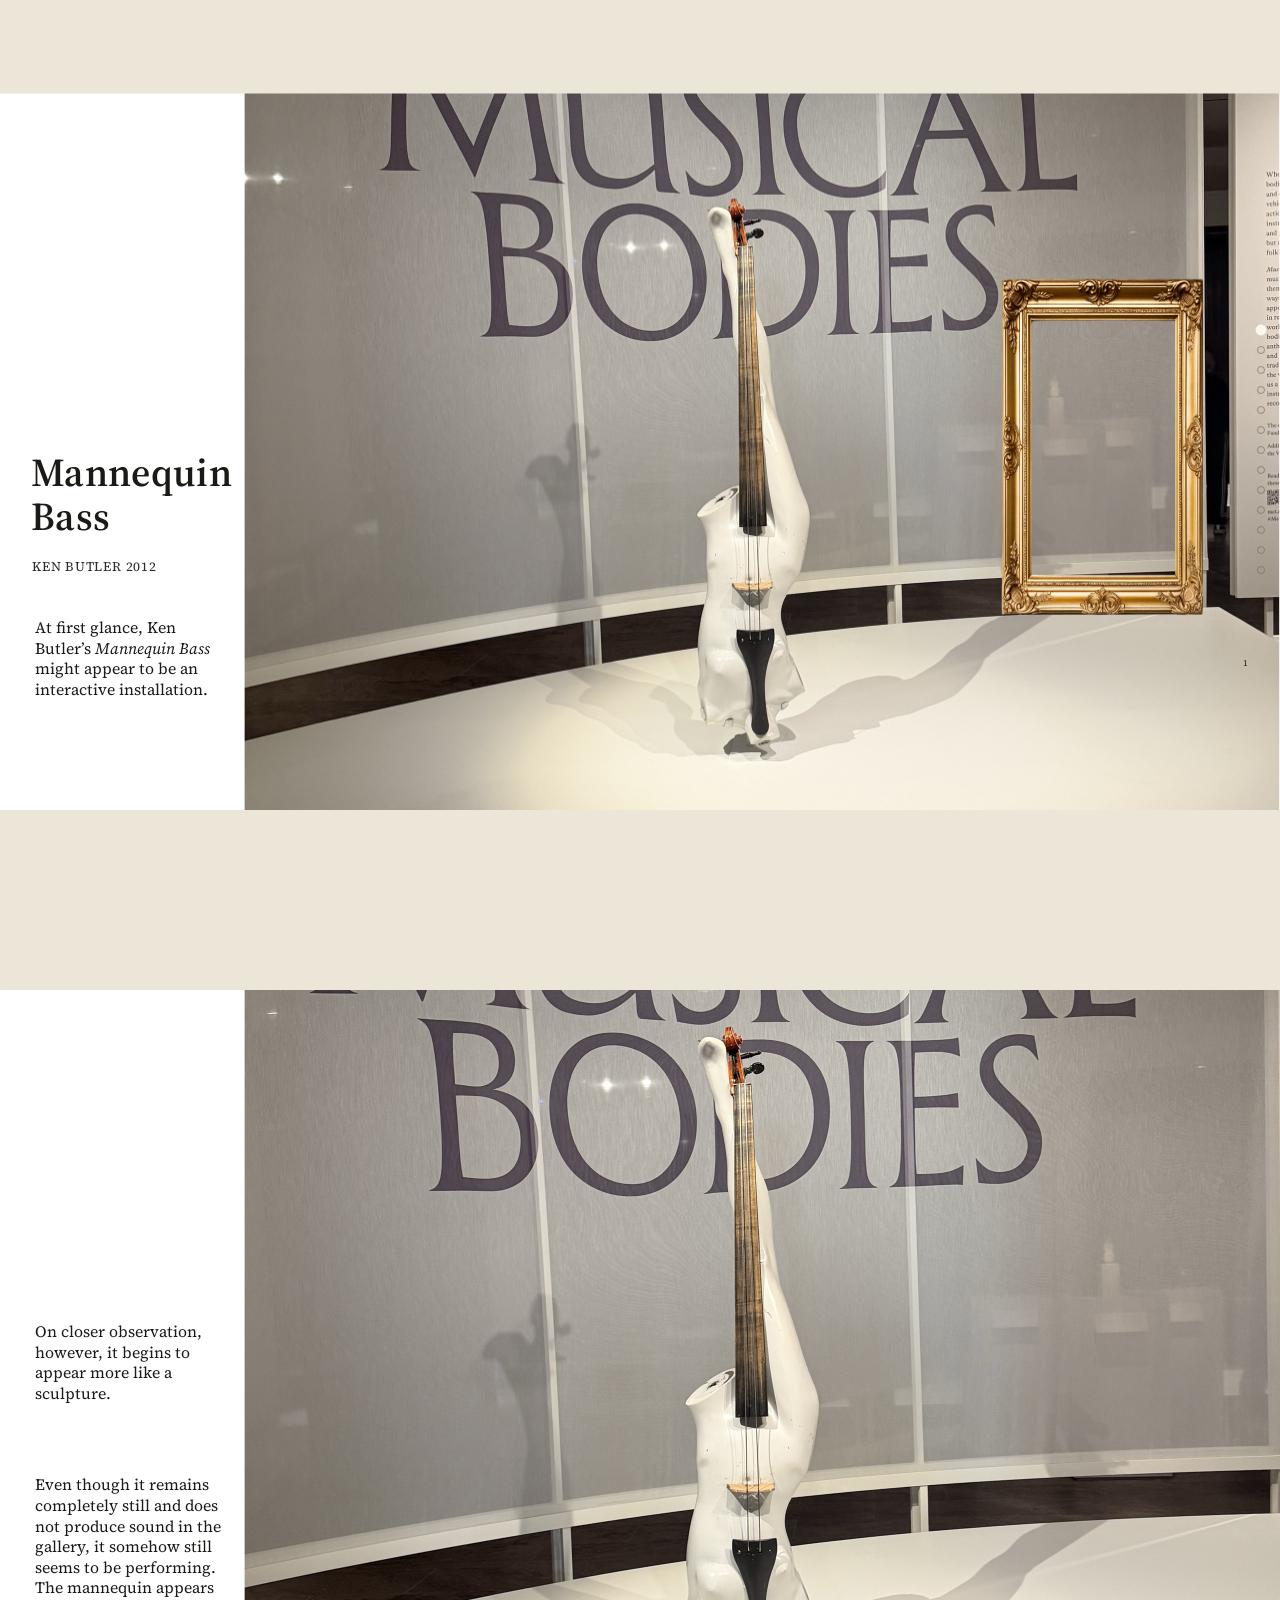
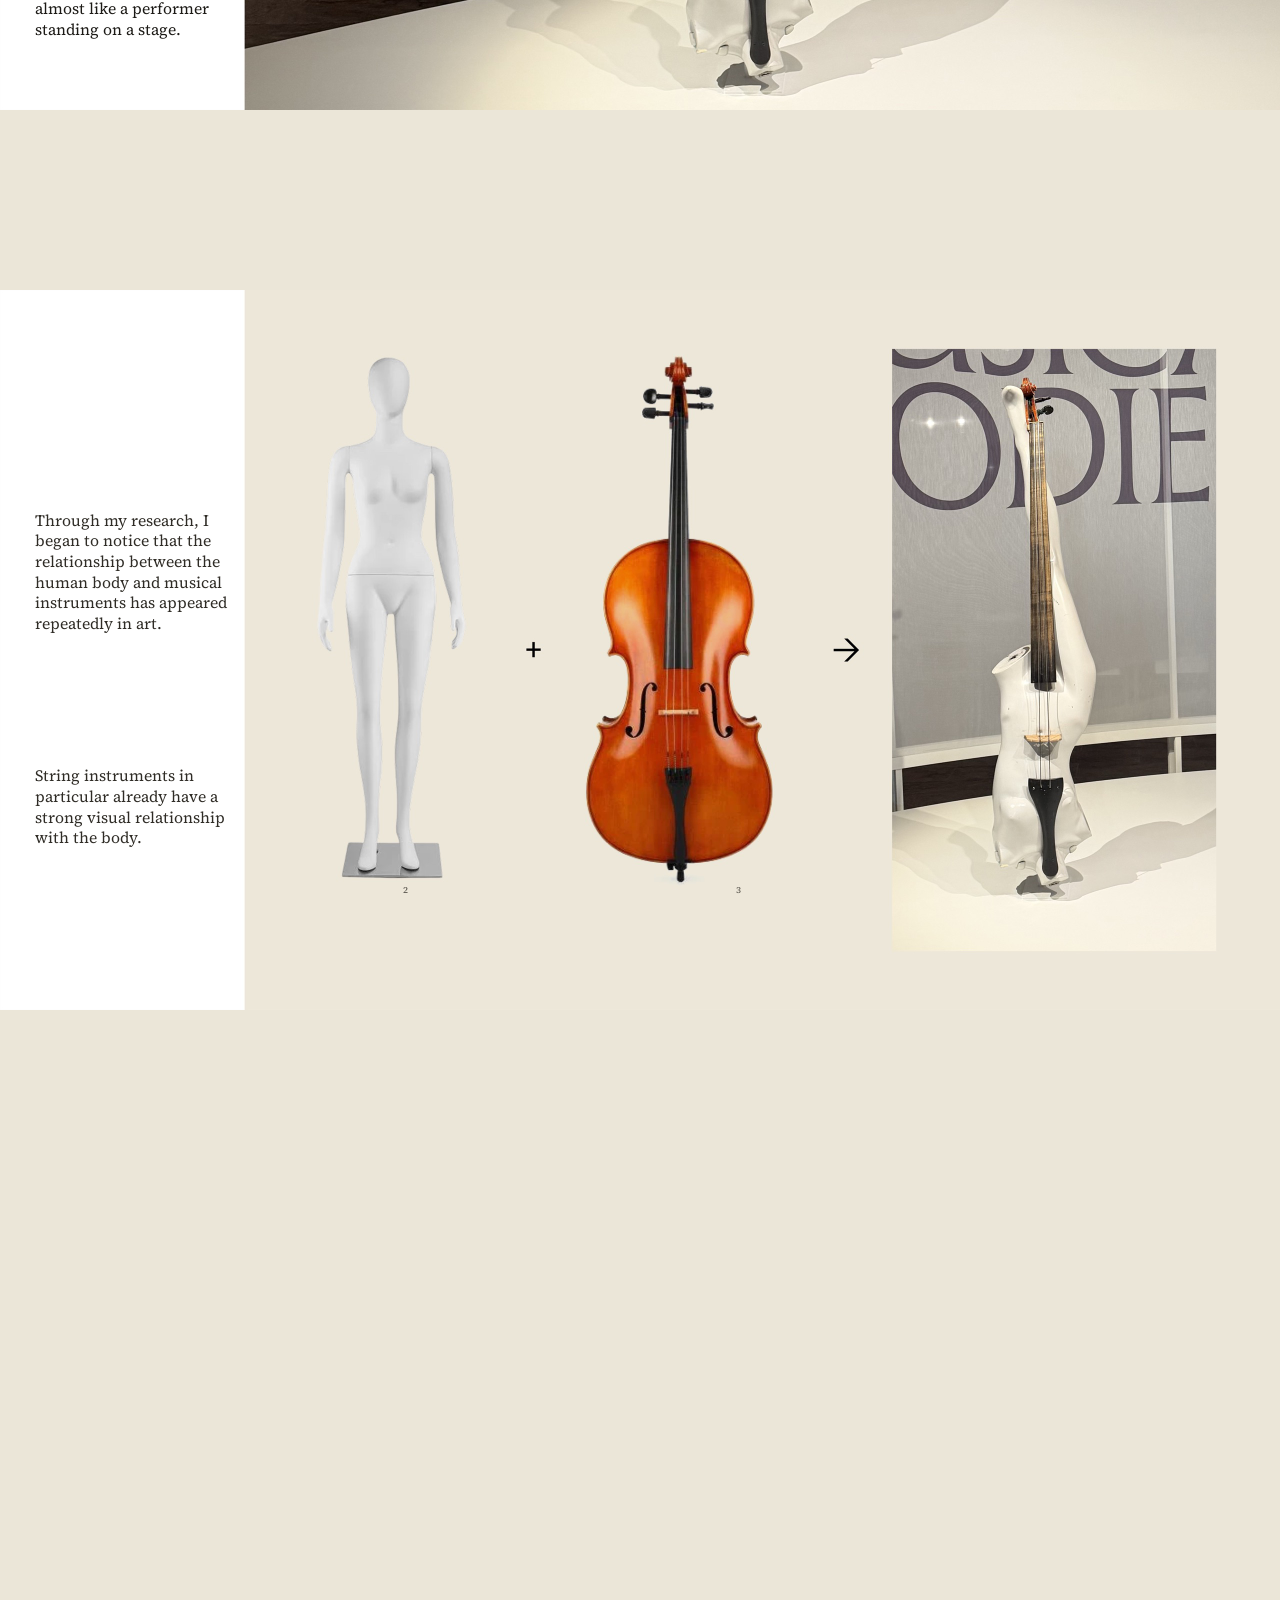
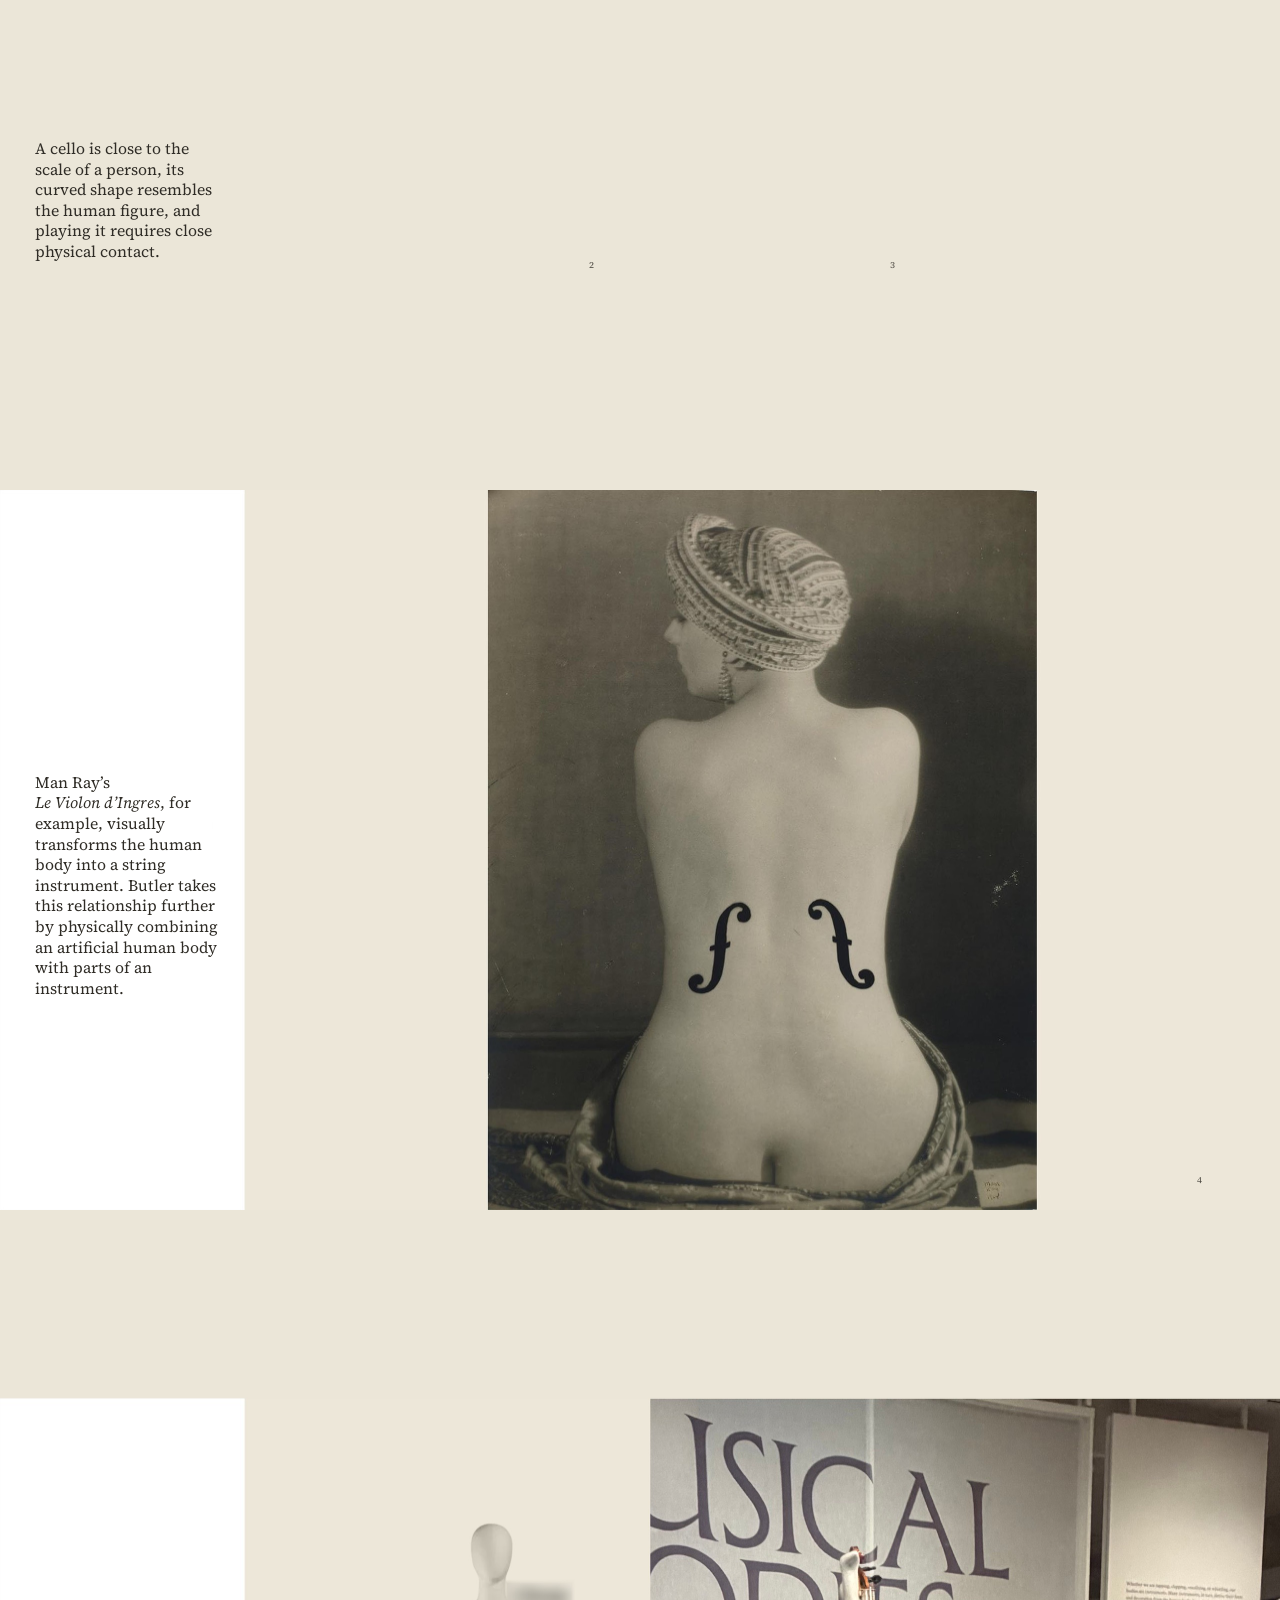
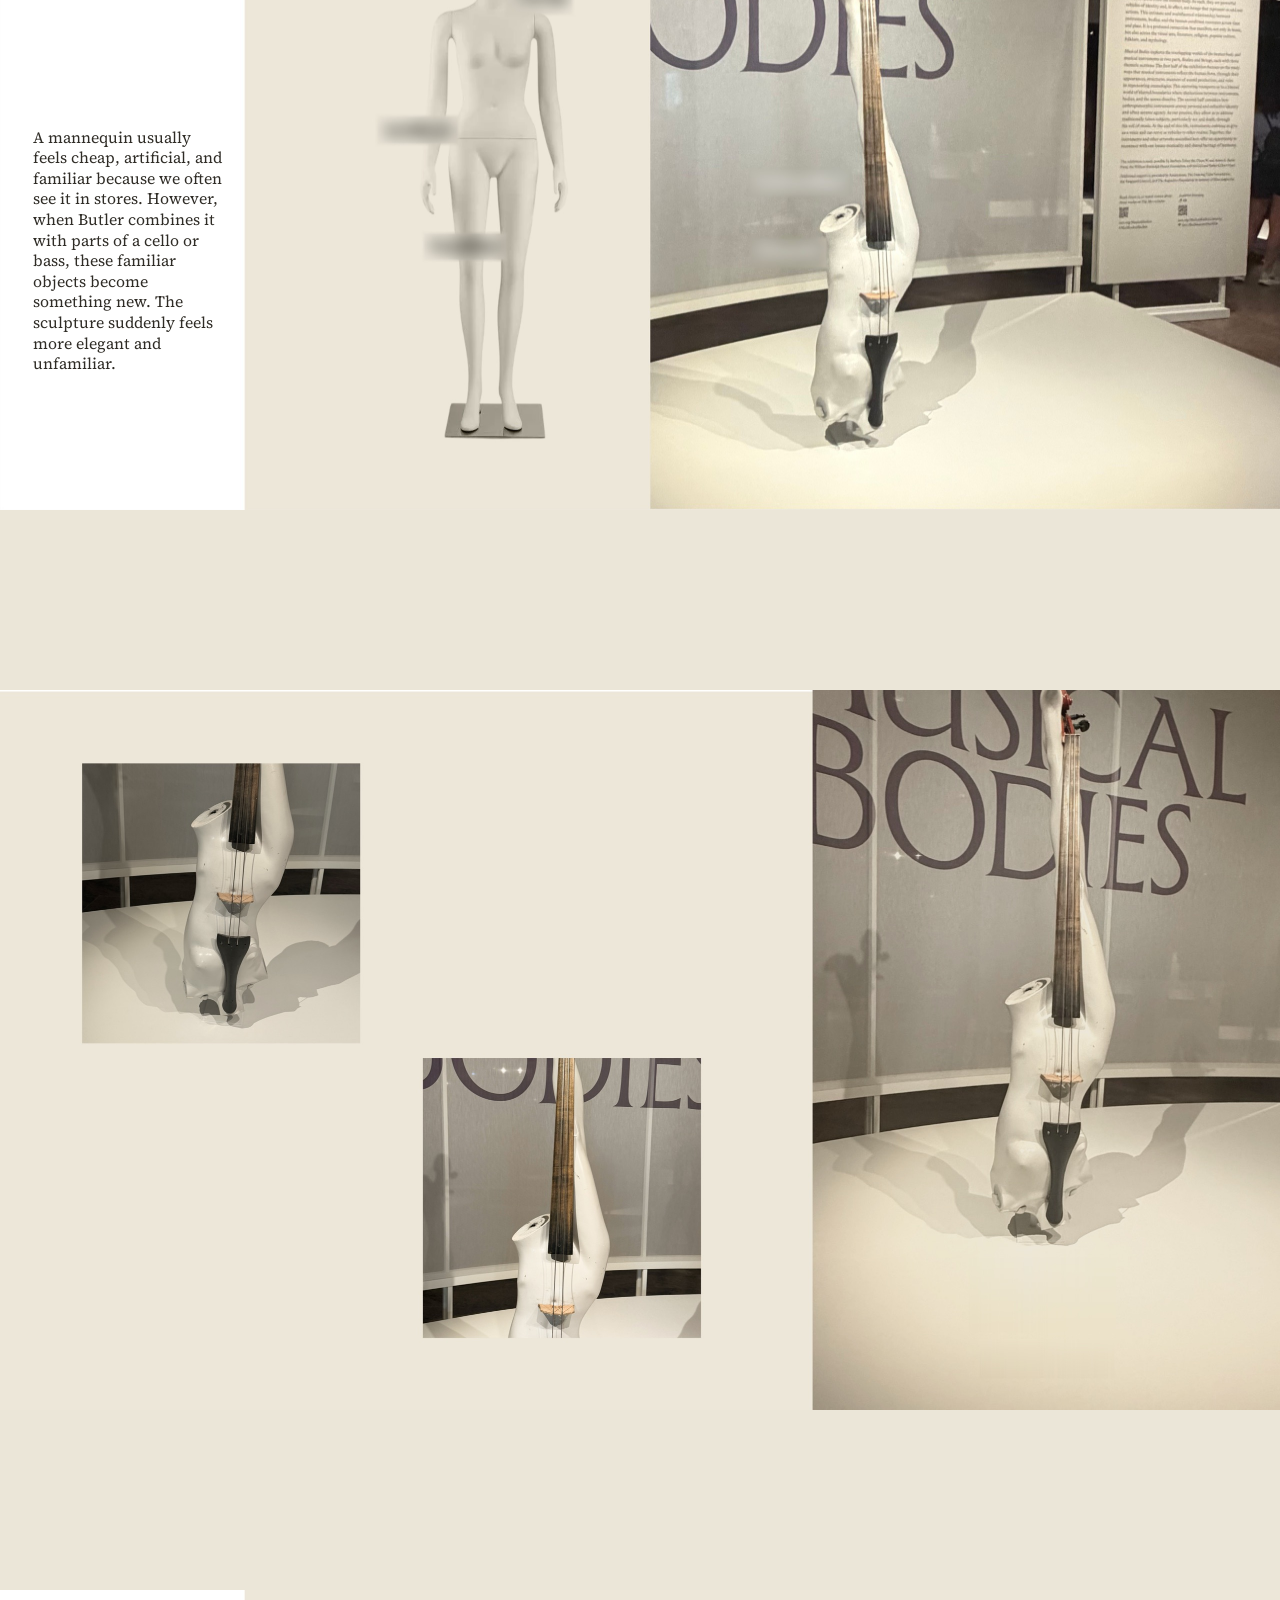
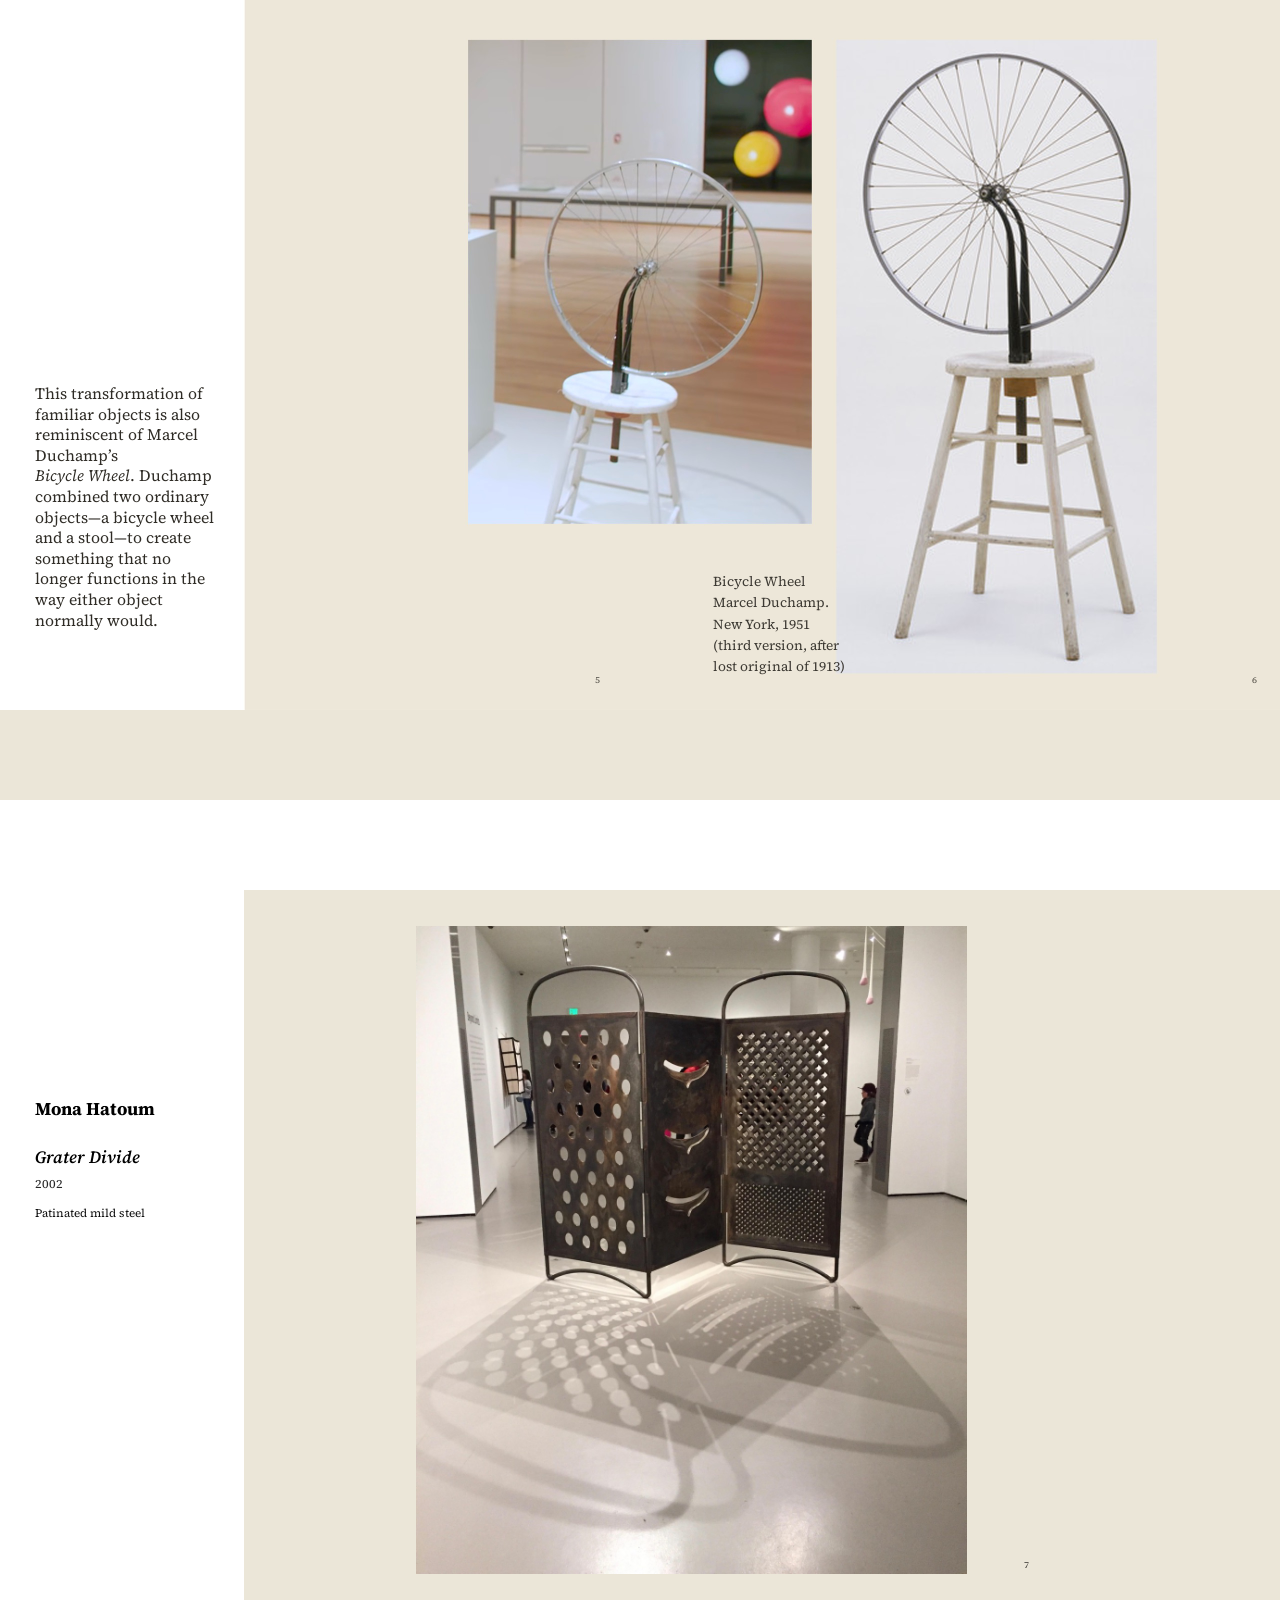
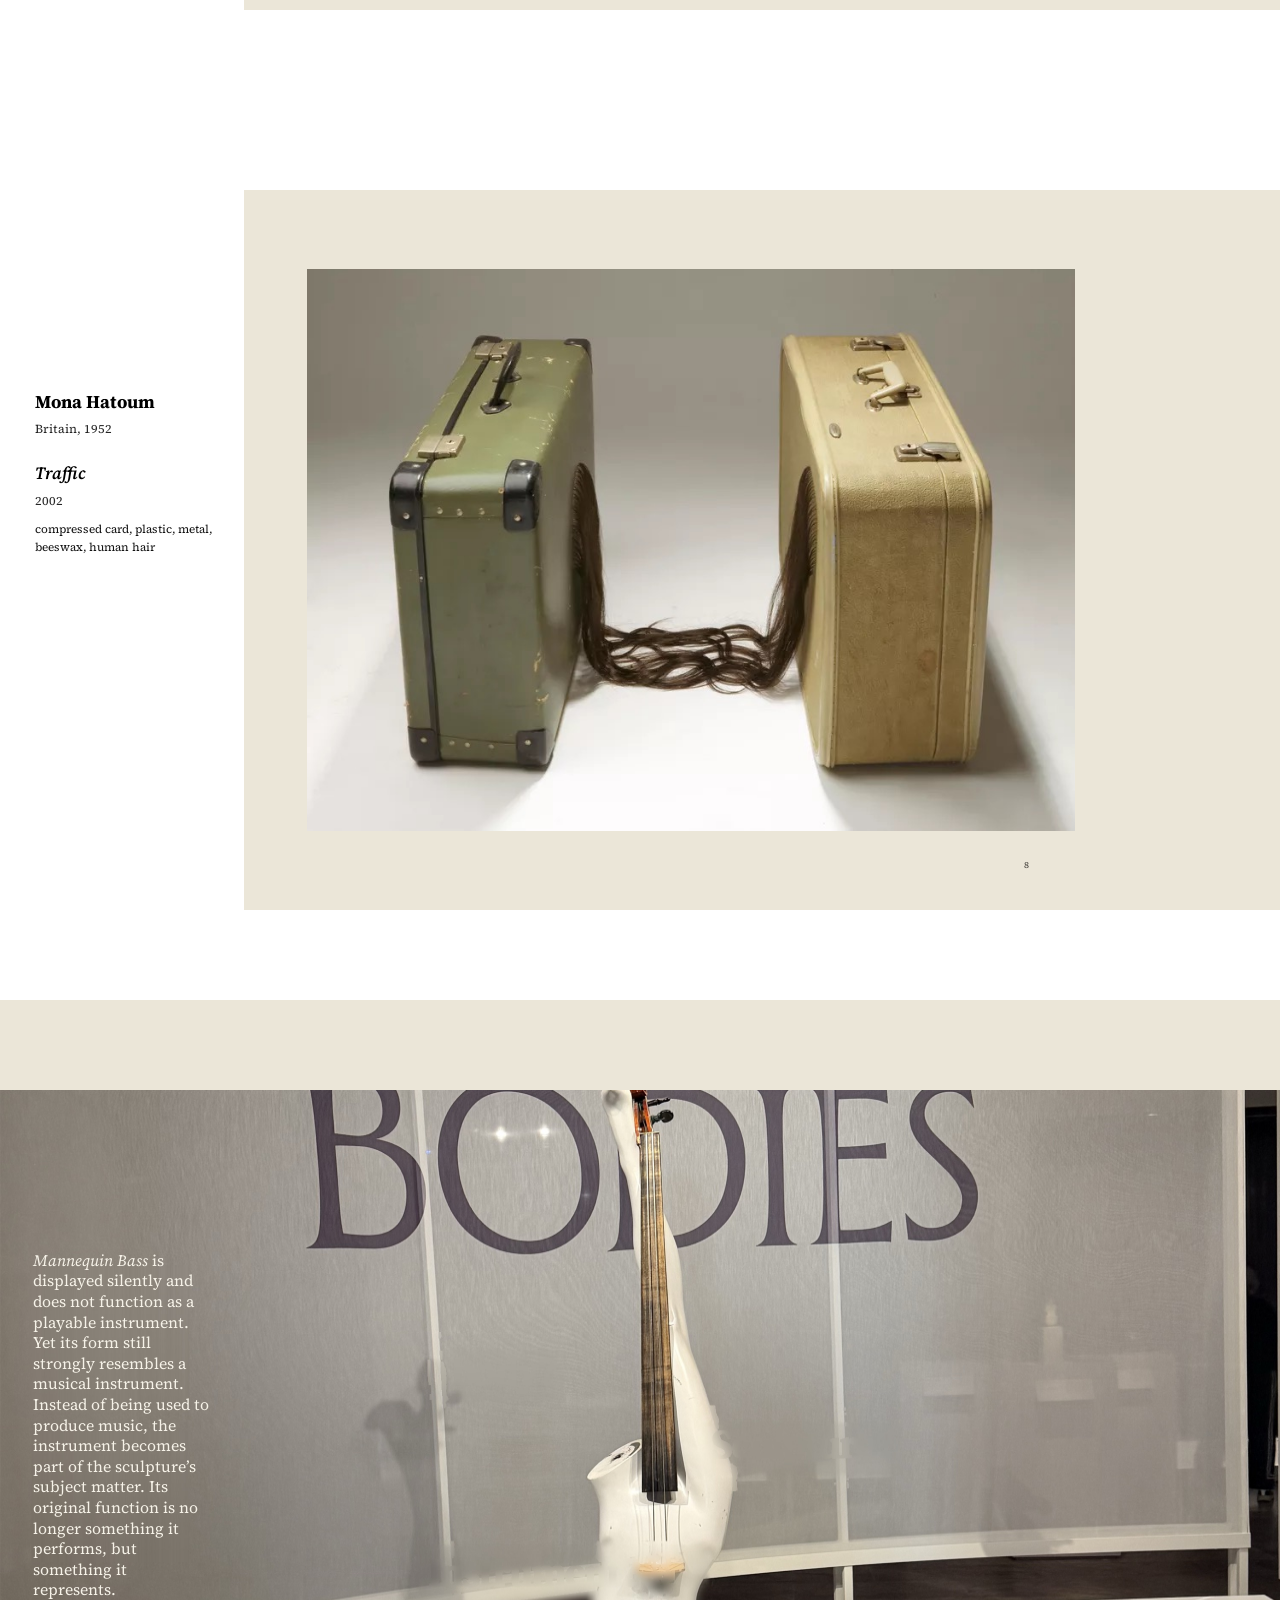
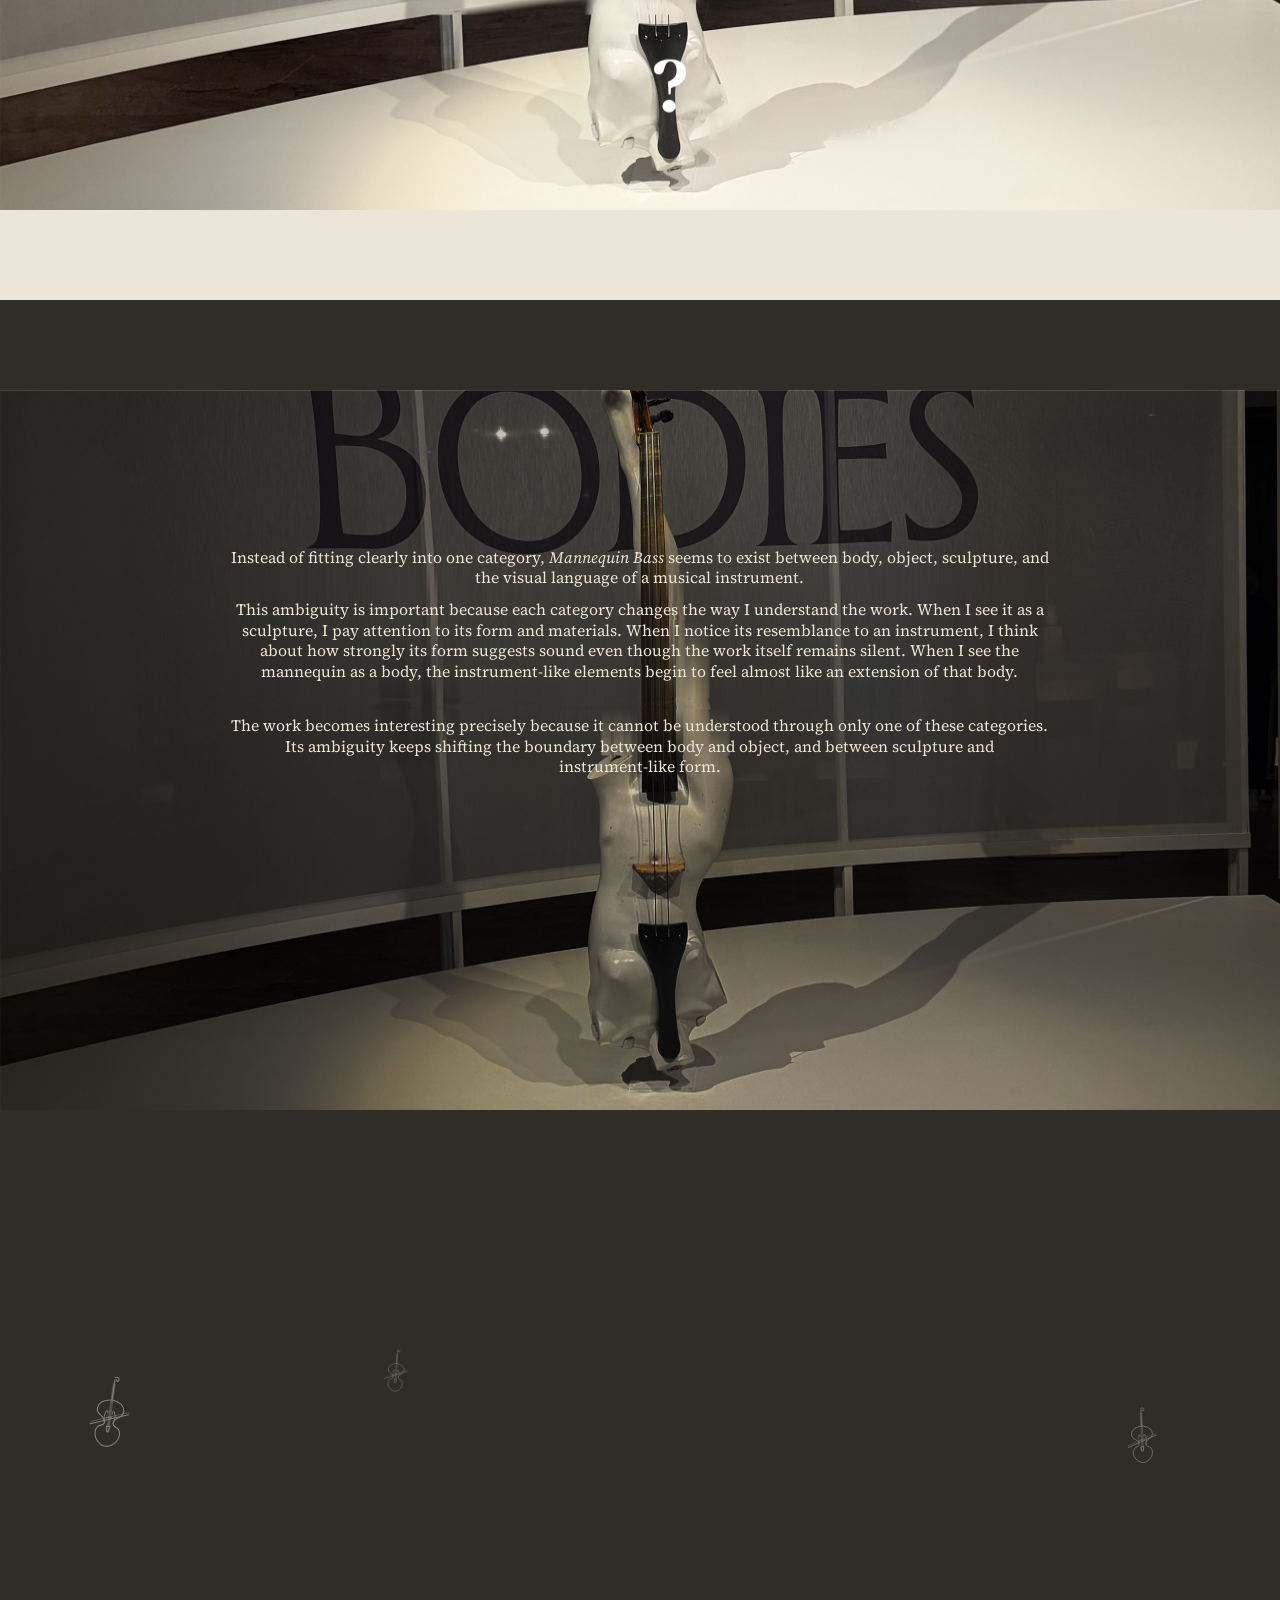
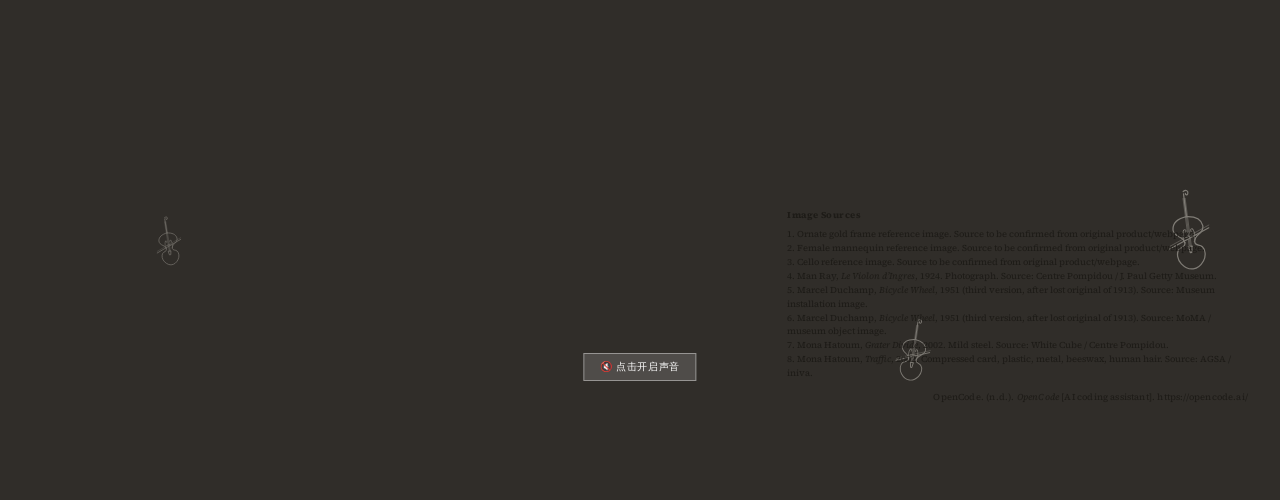
==== commit 0e2b88d3: "Bump styles version" ====
--- a/index.html
+++ b/index.html
@@ -7,7 +7,7 @@
 <link rel="preconnect" href="https://fonts.googleapis.com">
 <link rel="preconnect" href="https://fonts.gstatic.com" crossorigin>
 <link href="https://fonts.googleapis.com/css2?family=Source+Serif+4:ital,opsz,wght@0,8..60,400;0,8..60,500;0,8..60,600;1,8..60,400;1,8..60,600&display=swap" rel="stylesheet">
-<link rel="stylesheet" href="styles.css?v=20261012m">
+<link rel="stylesheet" href="styles.css?v=20261012n">
 </head>
 <body>
 
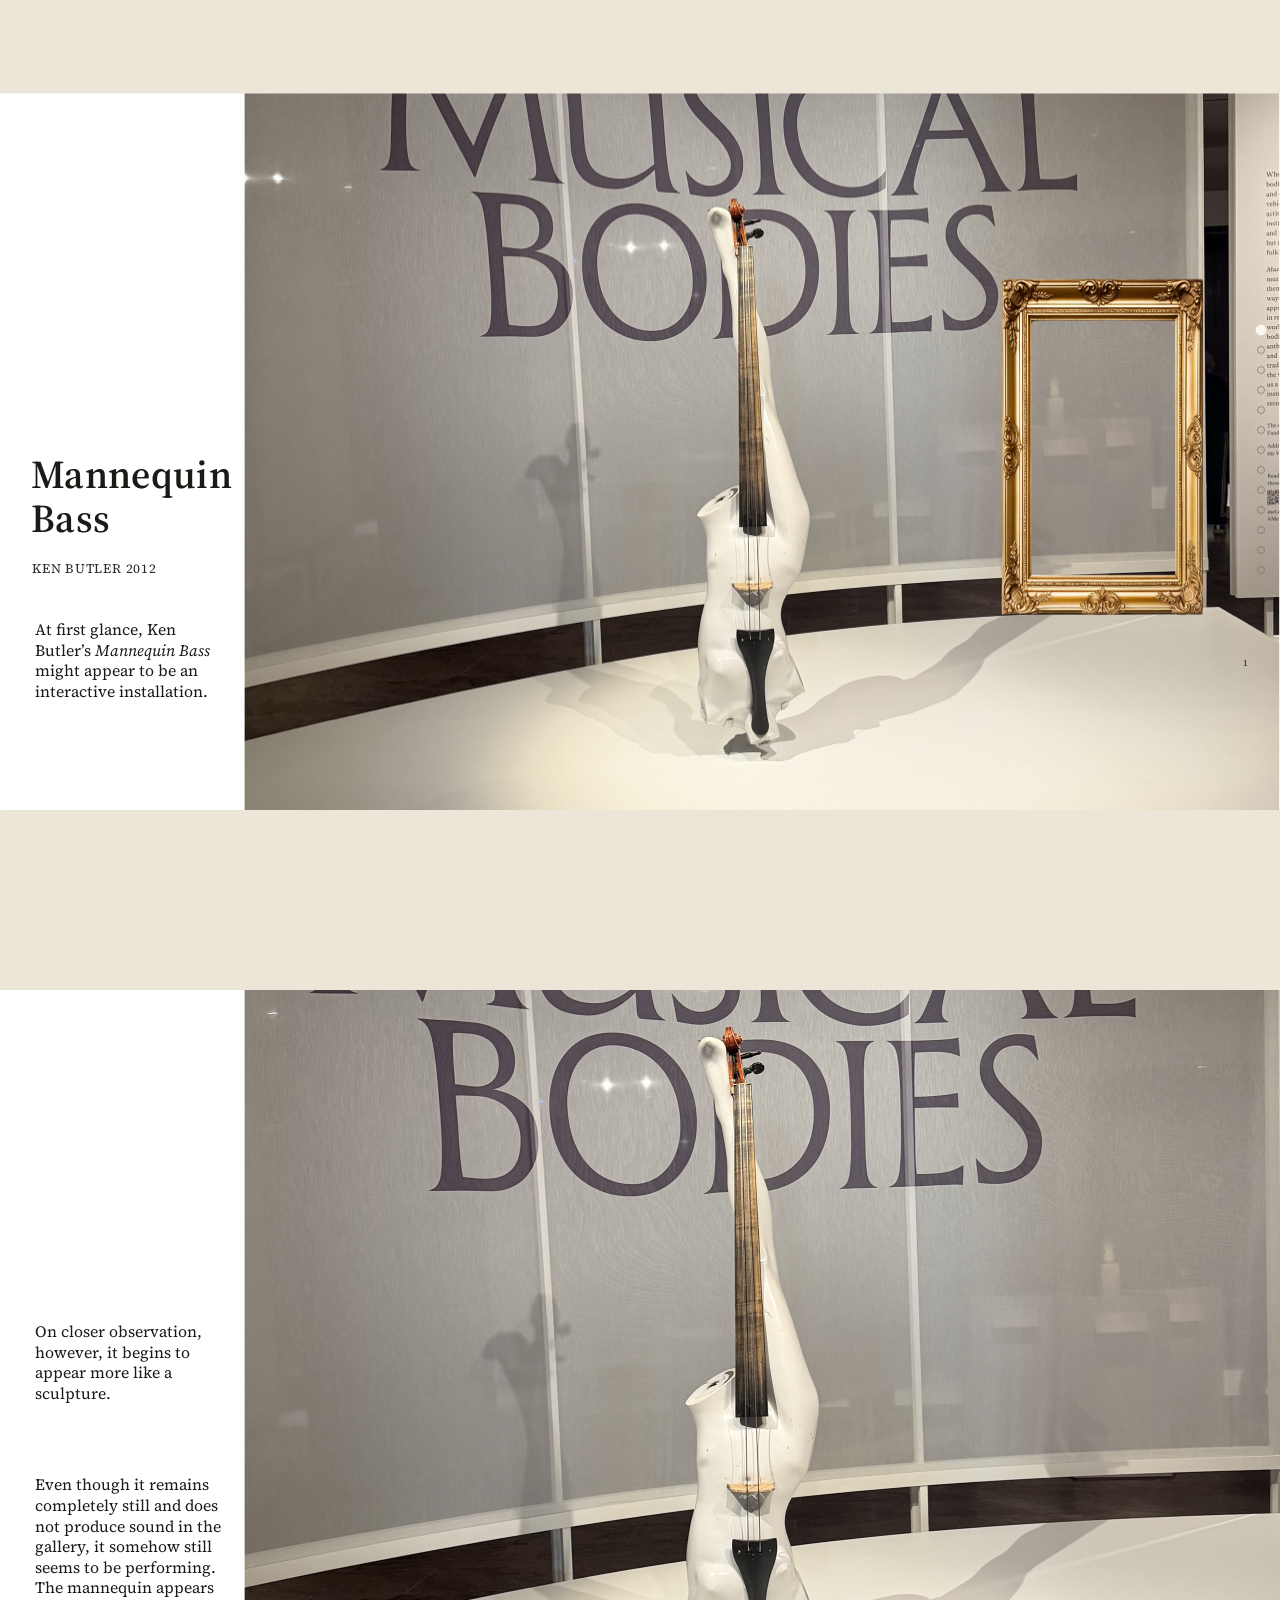
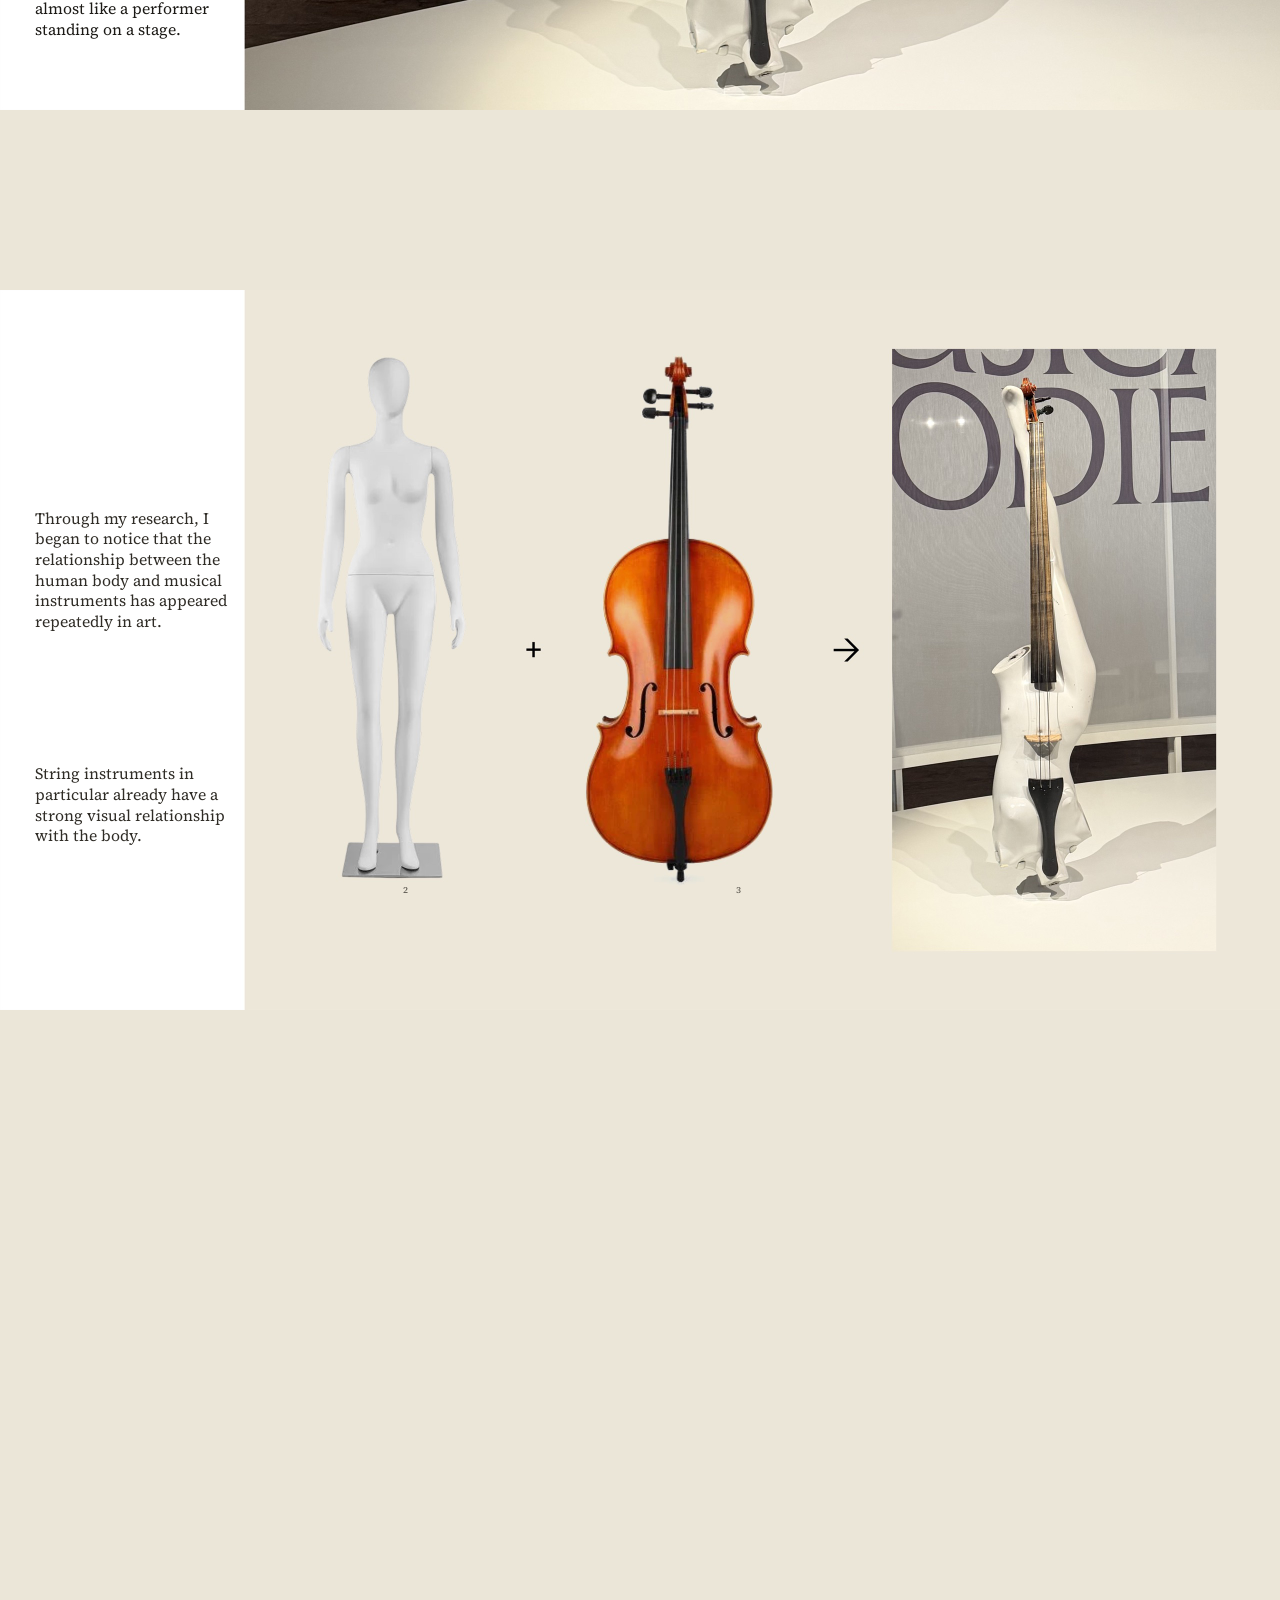
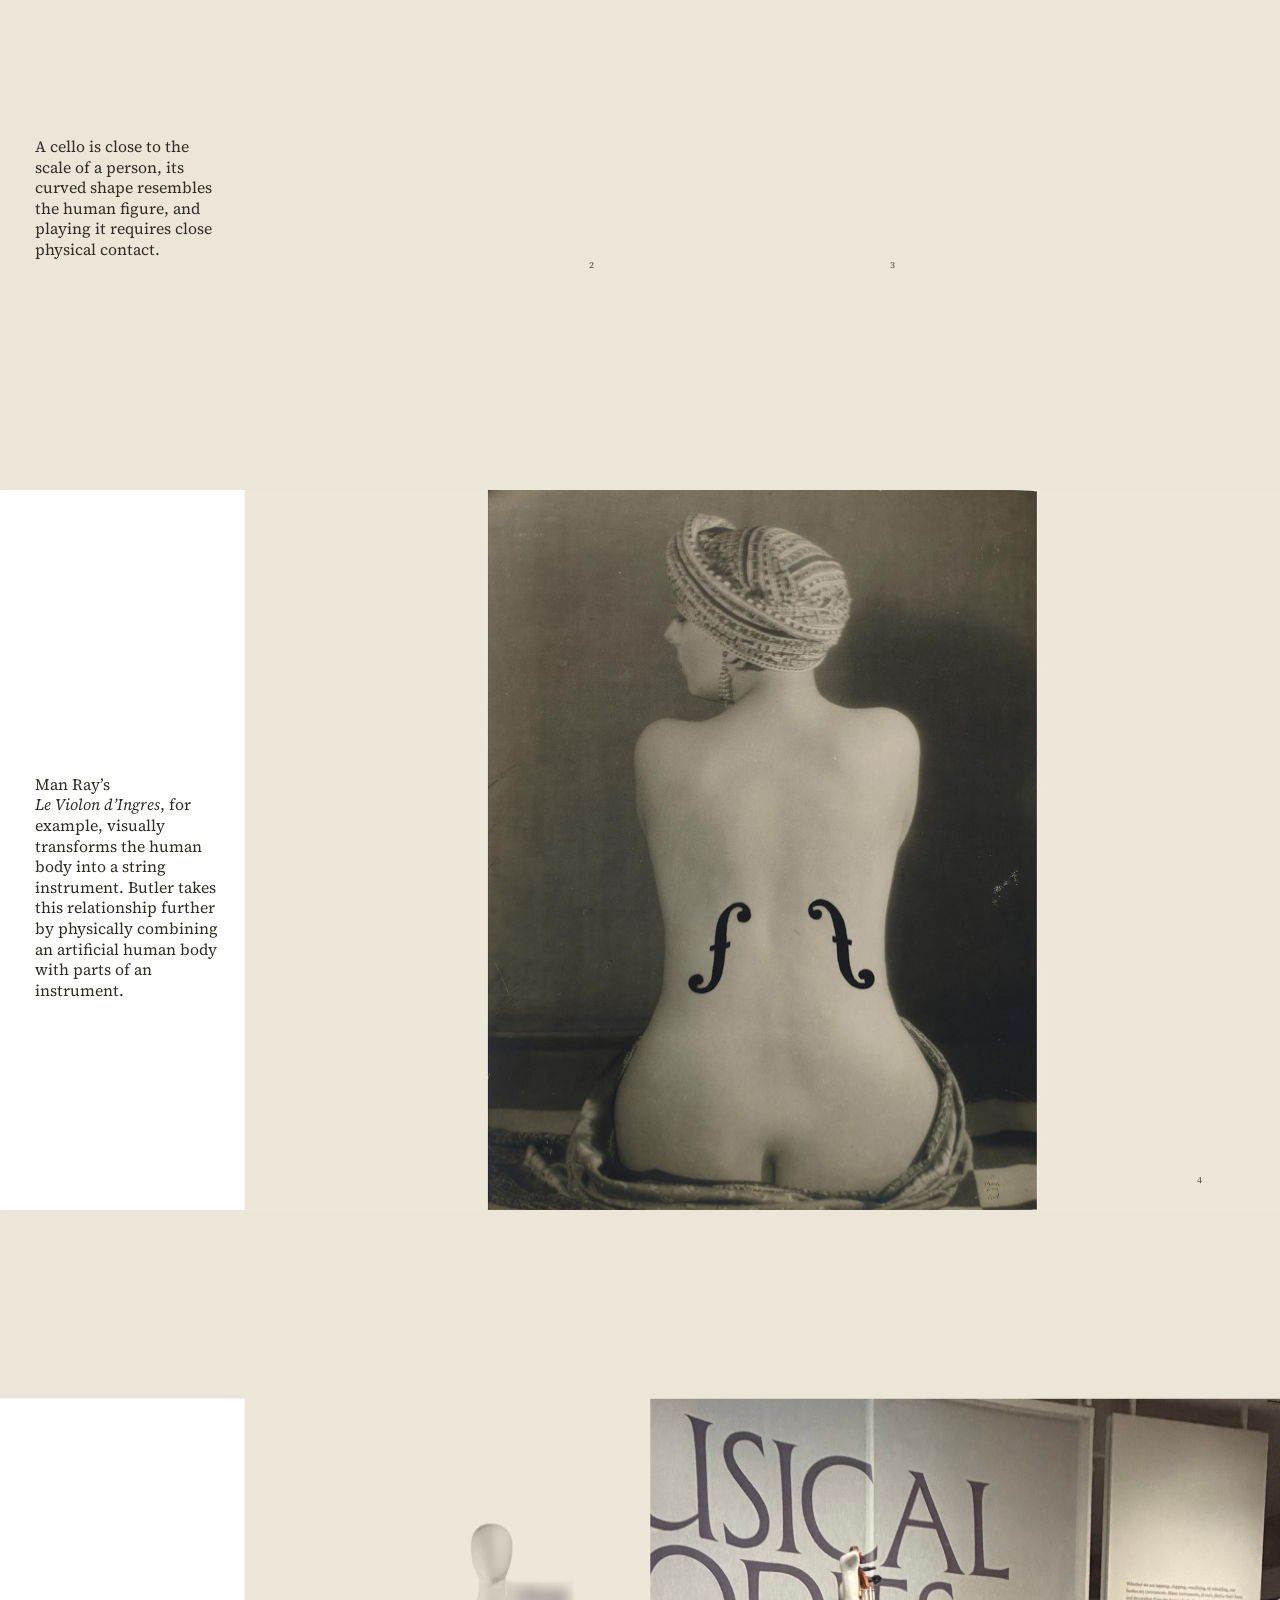
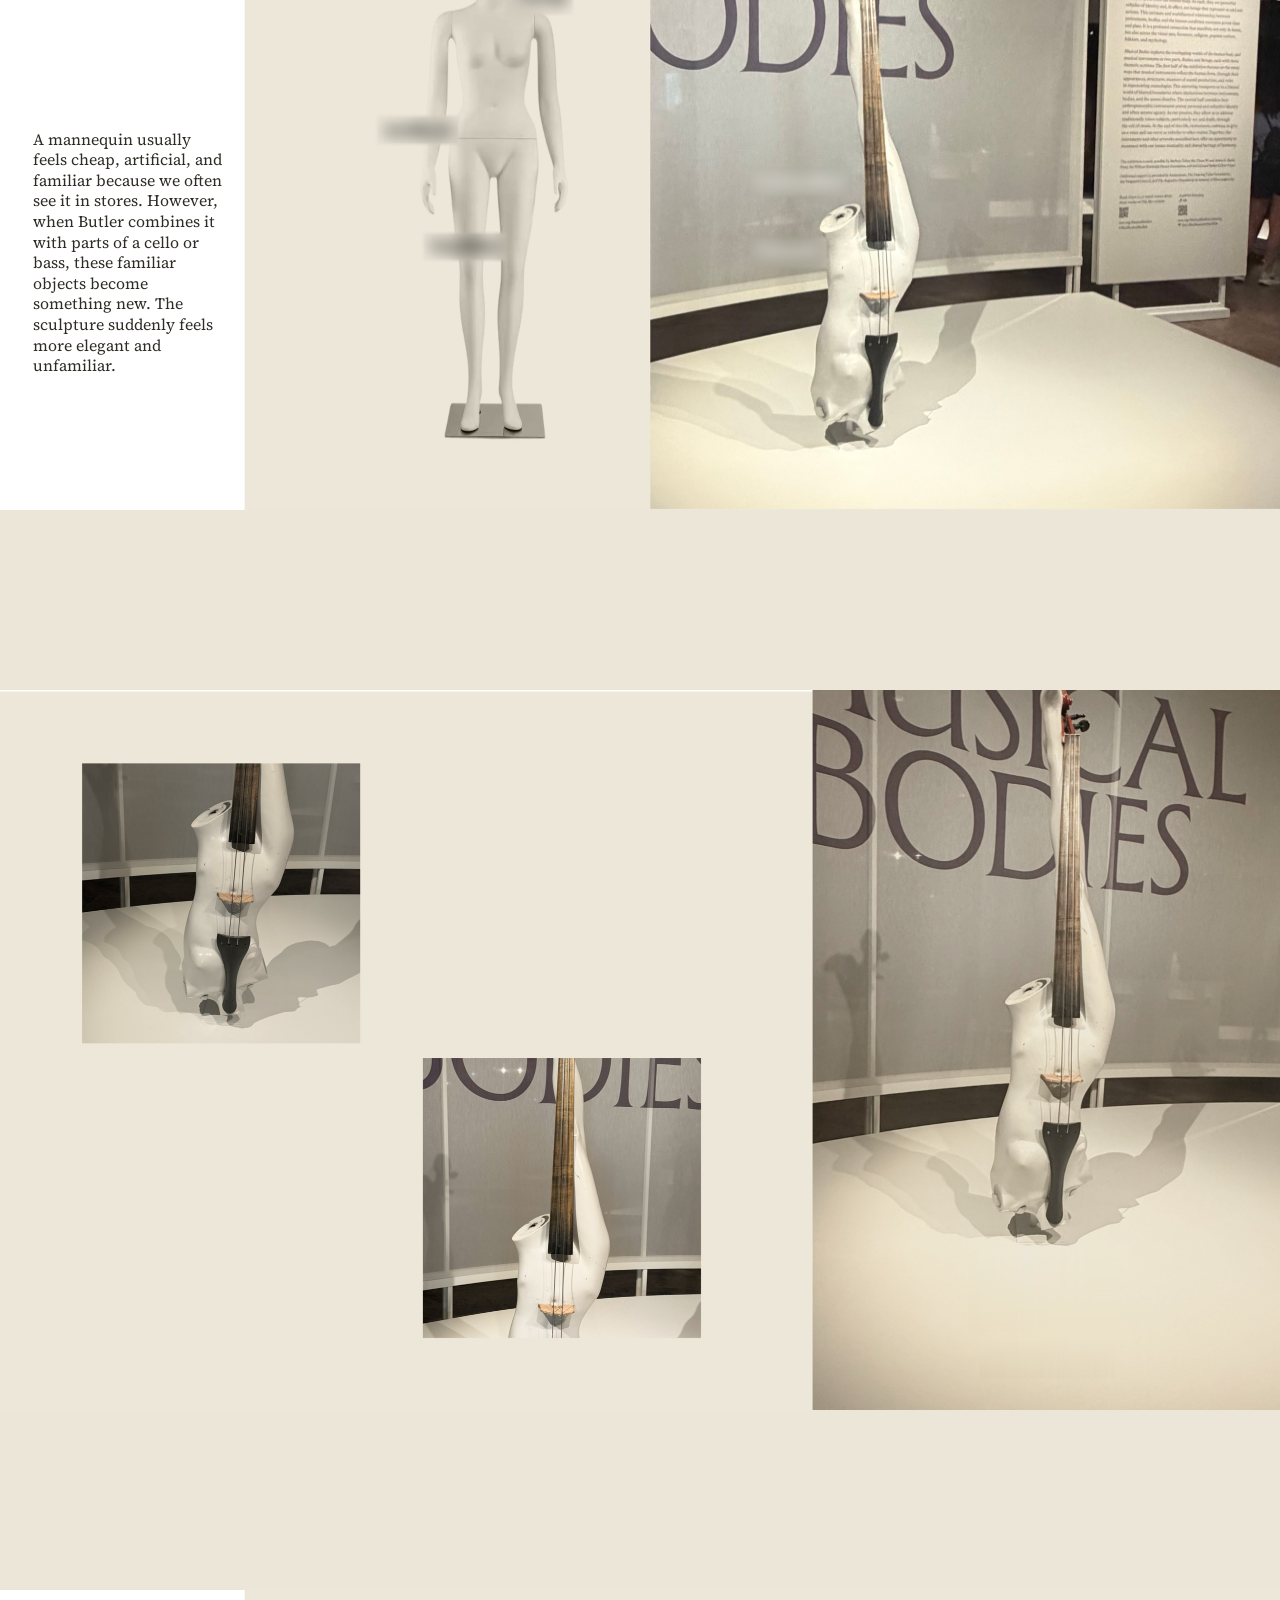
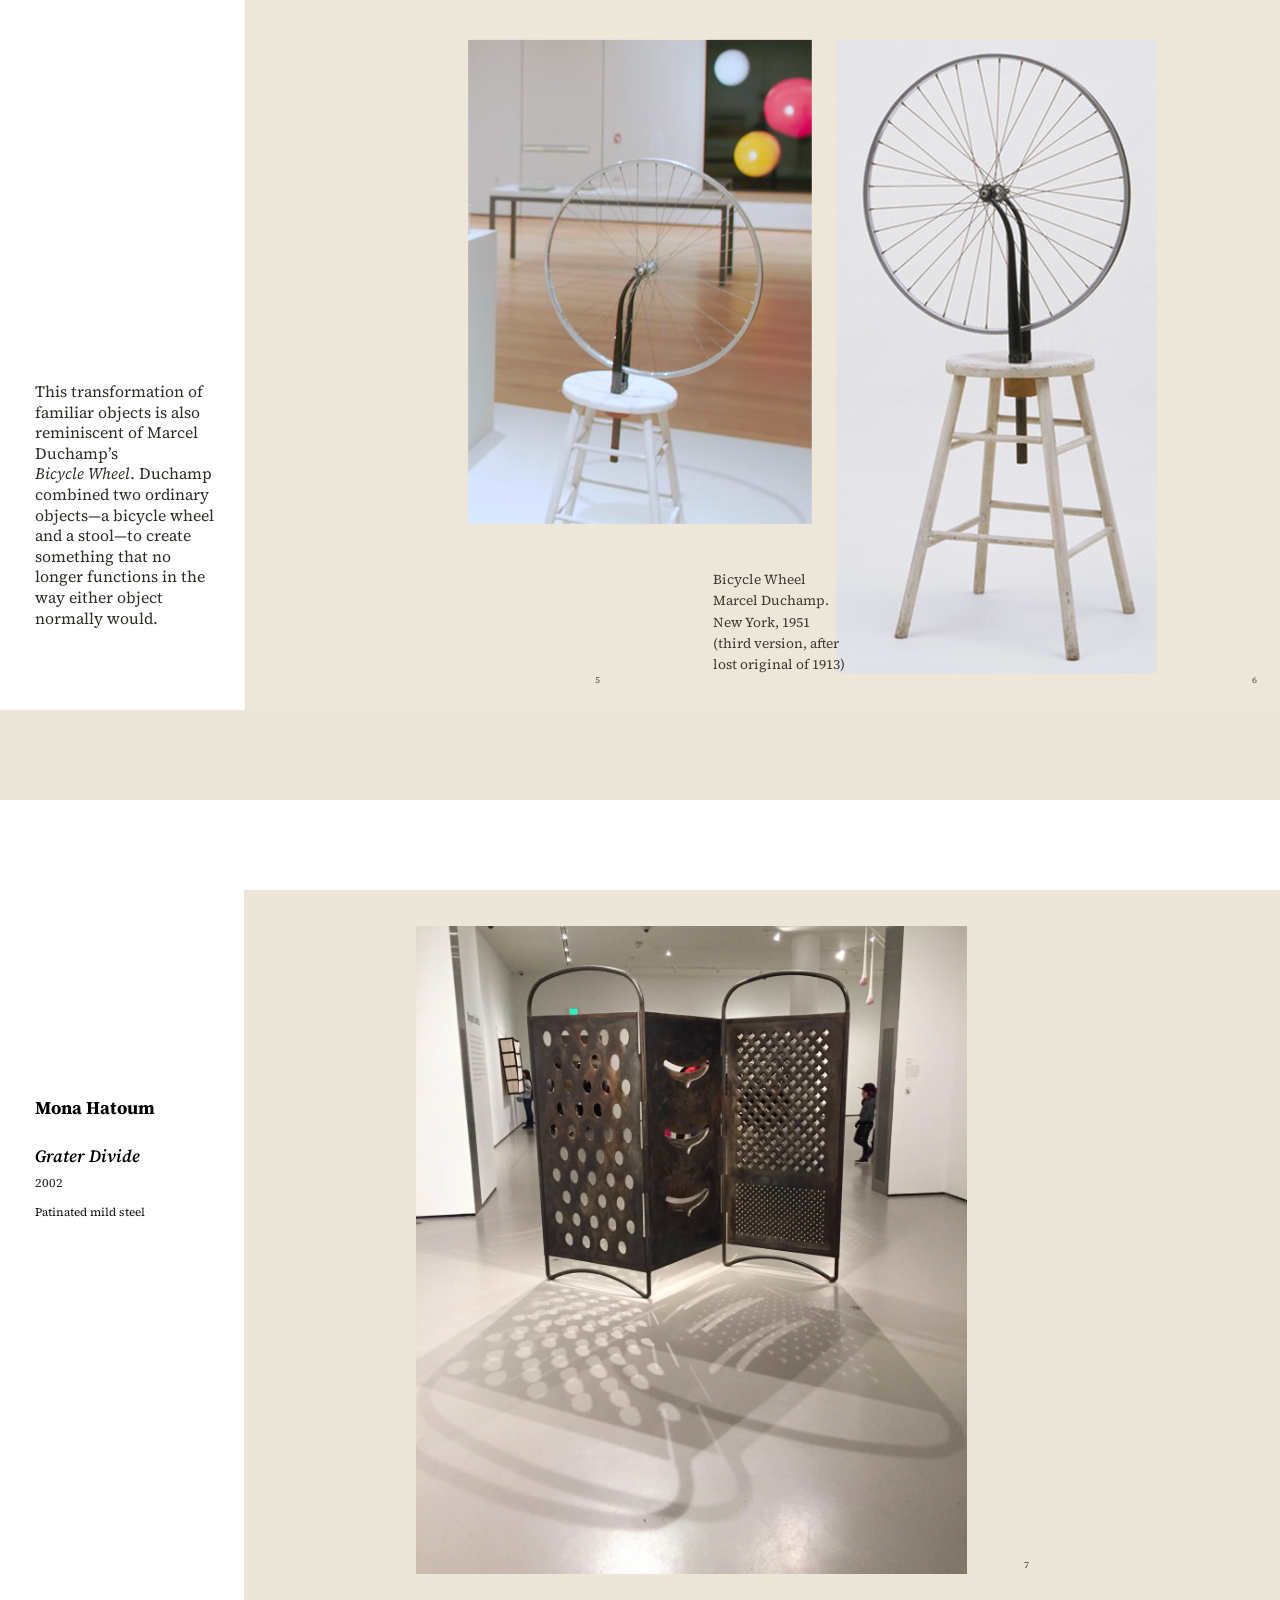
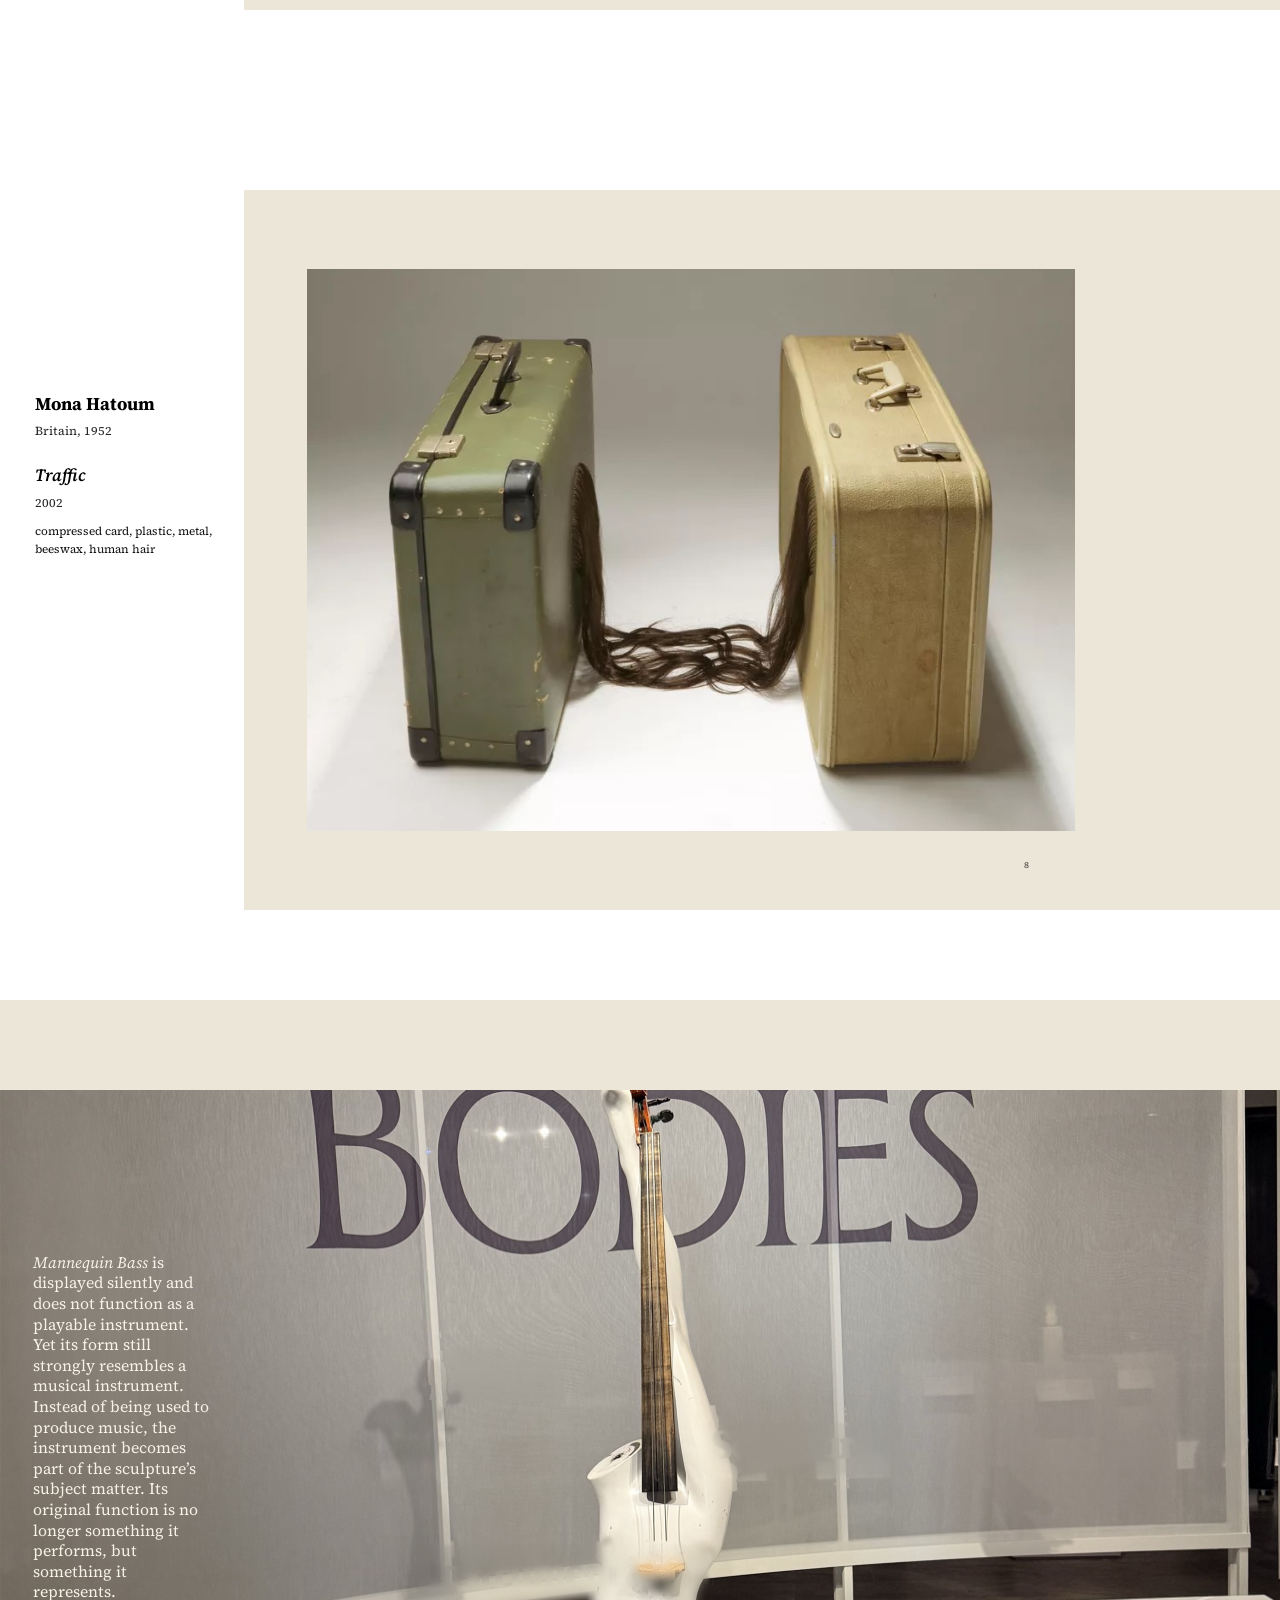
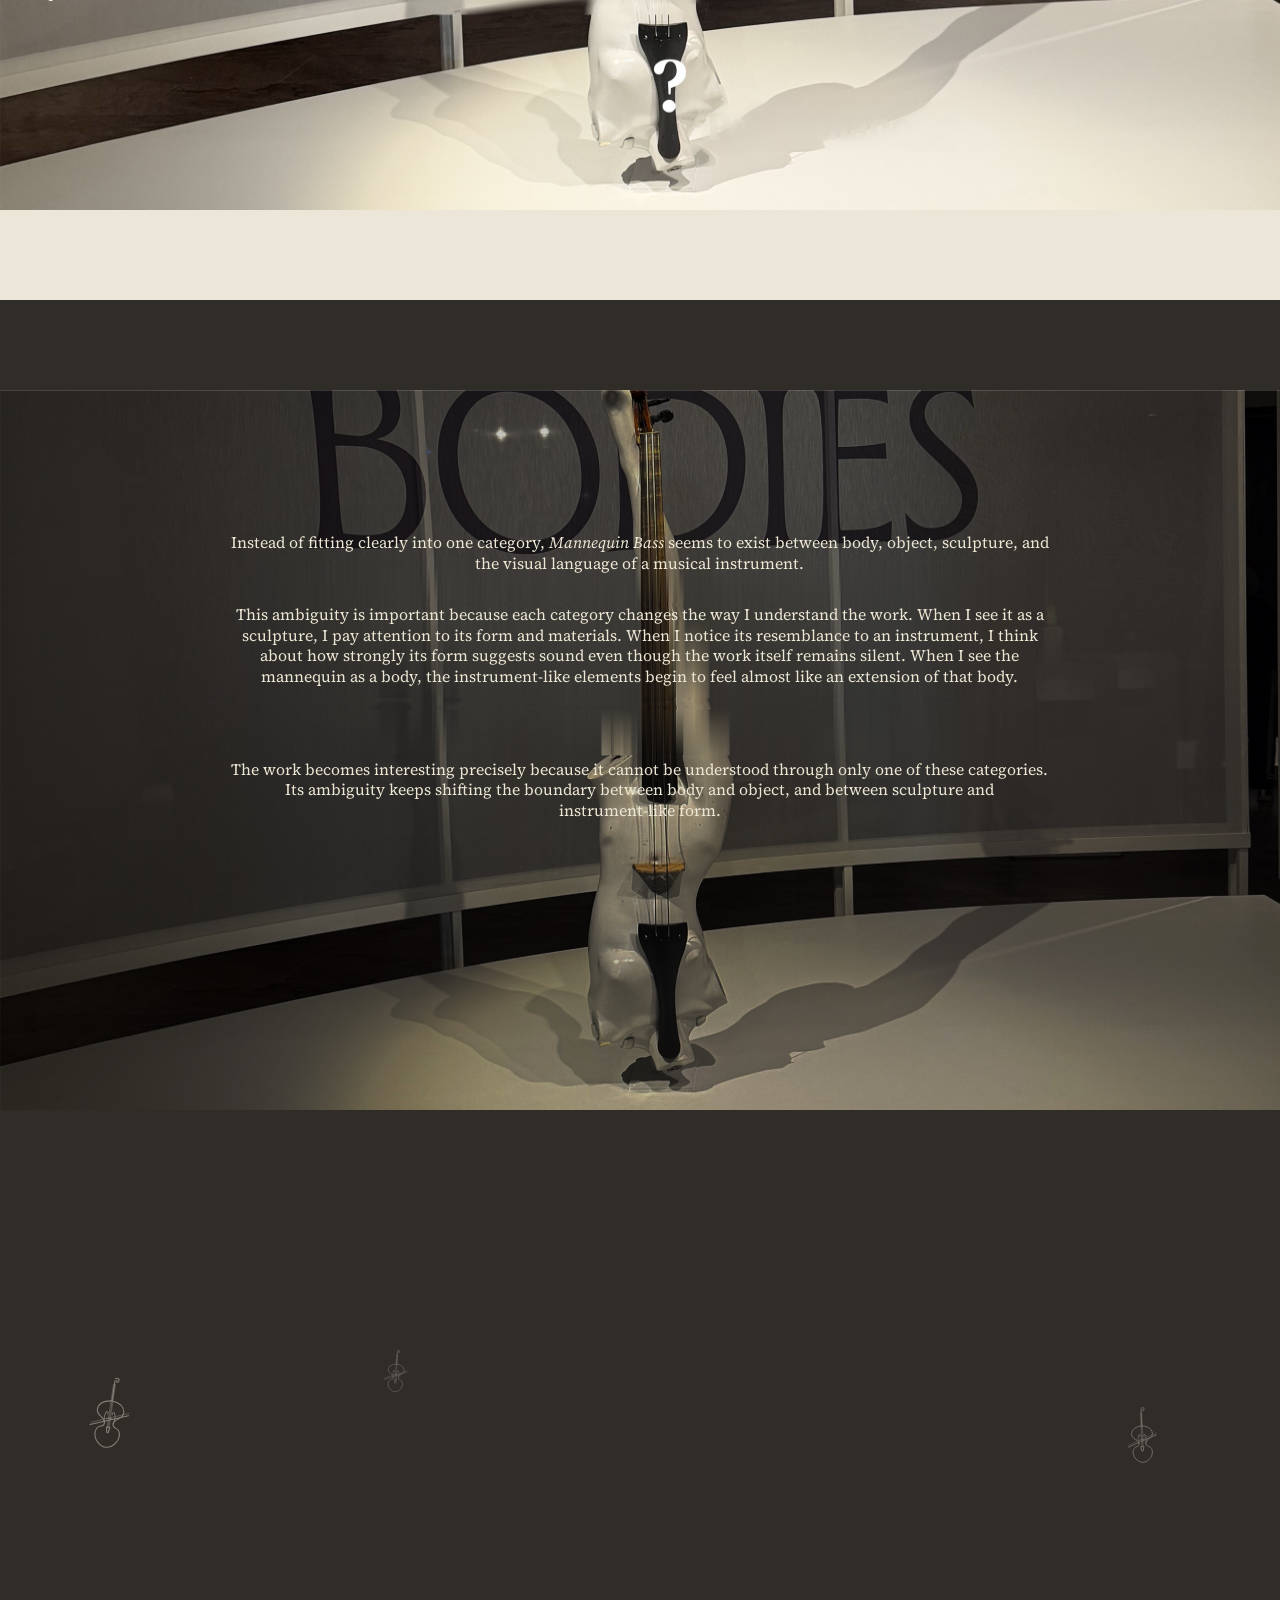
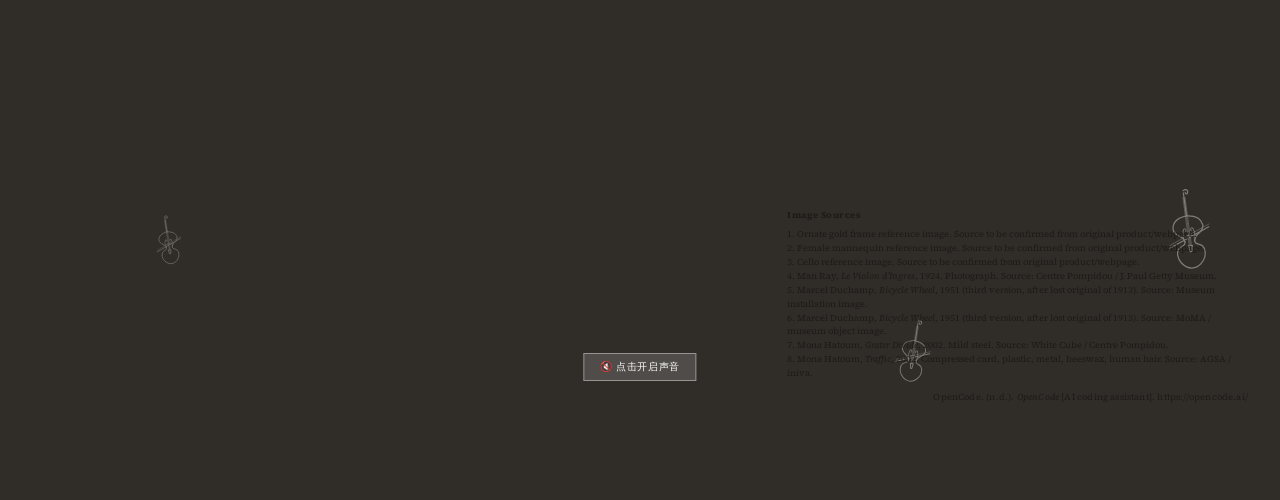
==== commit f16d2d60: "Spread section 10 paragraphs to prevent overlap" ====
--- a/index.html
+++ b/index.html
@@ -287,13 +287,13 @@
     </div>
   </div>
     <div class="fx-flow" style="--amp:30px;">
-      <div class="fl fl-flow" data-sp="0.16" style="--x:18;--y:24.4;--w:64;--amp:calc(0.55 * 0.5625vw)">
+      <div class="fl fl-flow" data-sp="0.16" style="--x:18;--y:22.5;--w:64;--amp:calc(0.55 * 0.5625vw)">
         <p class="body" style="text-align:center;font-size:calc(2.2 * 0.5625vw)">Instead of fitting clearly into one category, <em>Mannequin&nbsp;Bass</em> seems to exist between body, object, sculpture, and the visual language of a musical instrument.</p>
       </div>
-      <div class="fl fl-flow" data-sp="0.19" style="--x:18;--y:31.7;--w:64;--dl:-3s">
+      <div class="fl fl-flow" data-sp="0.19" style="--x:18;--y:32.5;--w:64;--dl:-3s">
         <p class="body" style="text-align:center;font-size:calc(2.2 * 0.5625vw)">This ambiguity is important because each category changes the way I understand the work. When I see it as a sculpture, I pay attention to its form and materials. When I notice its resemblance to an instrument, I think about how strongly its form suggests sound even though the work itself remains silent. When I see the mannequin as a body, the instrument-like elements begin to feel almost like an extension of that body.</p>
       </div>
-      <div class="fl fl-flow" data-sp="0.22" style="--x:18;--y:47.8;--w:64;--dl:-5s">
+      <div class="fl fl-flow" data-sp="0.22" style="--x:18;--y:54;--w:64;--dl:-5s">
         <p class="body" style="text-align:center;font-size:calc(2.2 * 0.5625vw)">The work becomes interesting precisely because it cannot be understood through only one of these categories. Its ambiguity keeps shifting the boundary between body and object, and between sculpture and instrument&#8209;like form.</p>
       </div>
     </div>
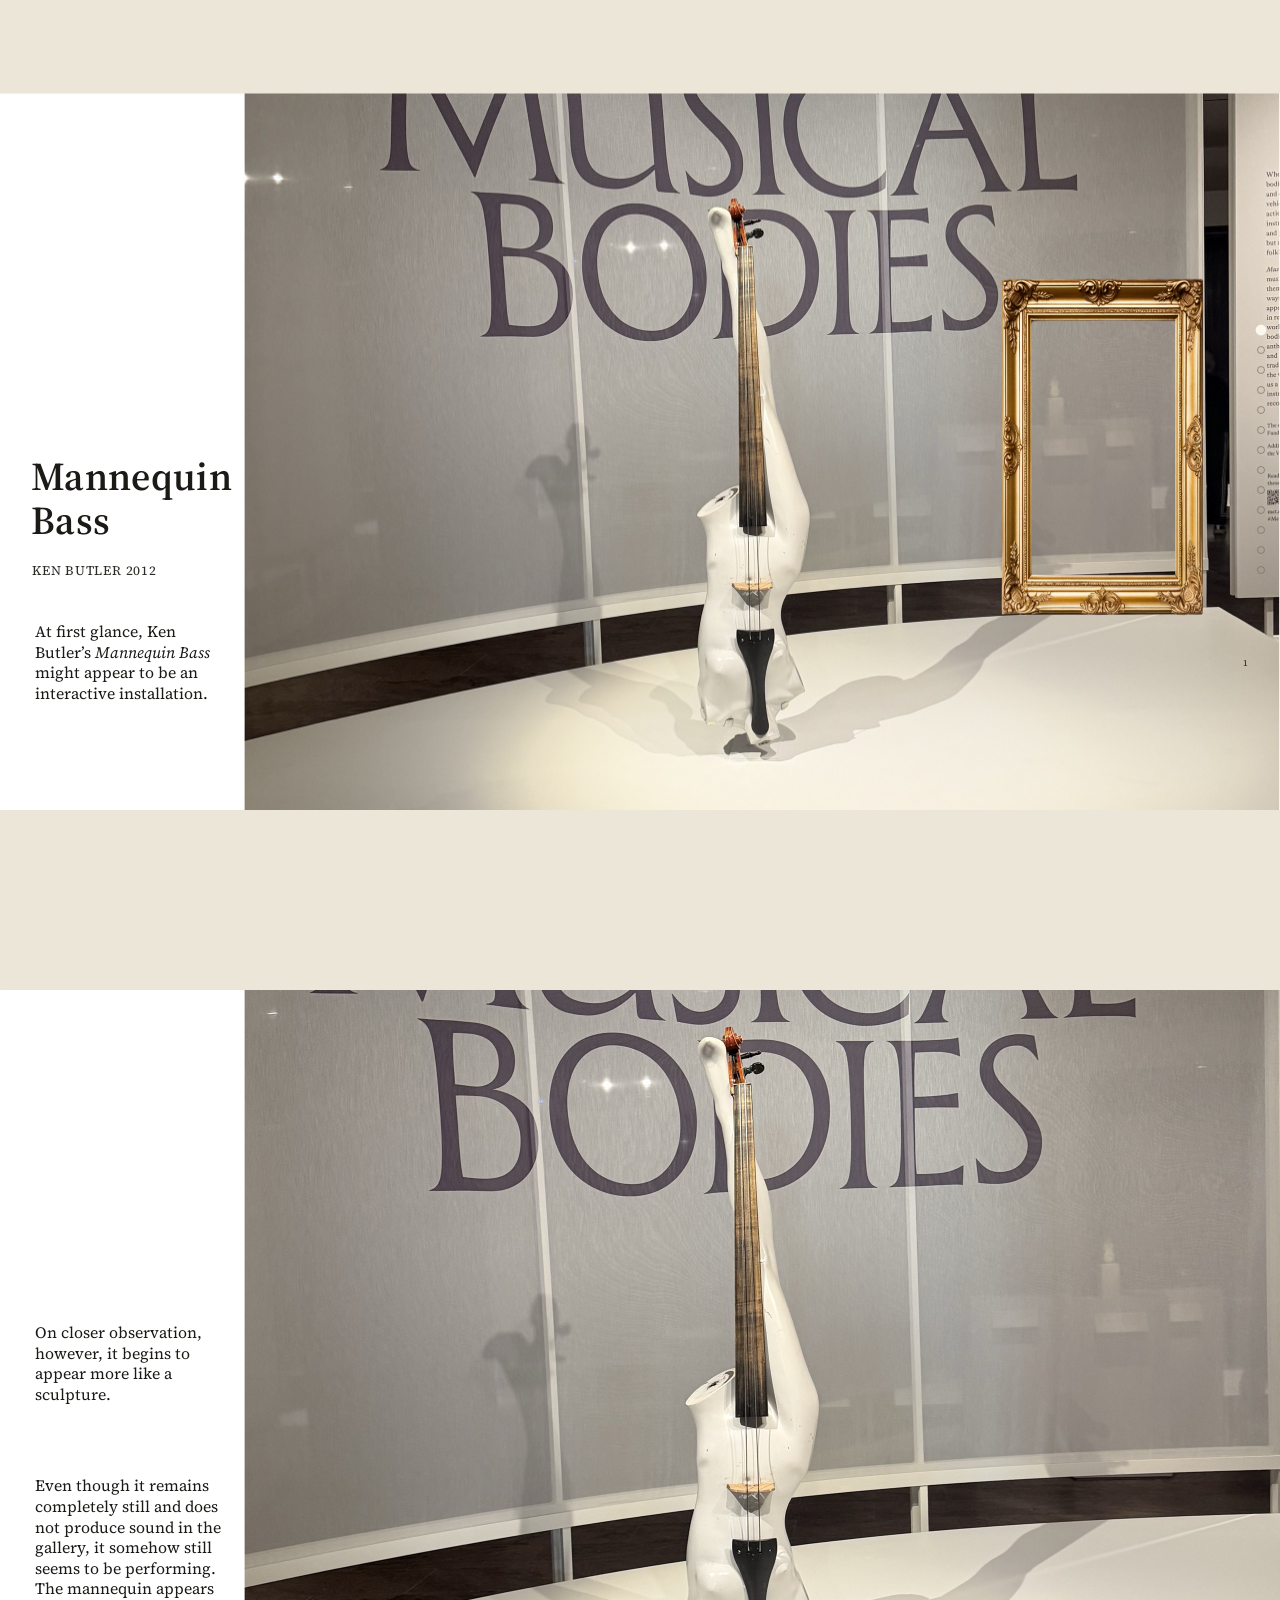
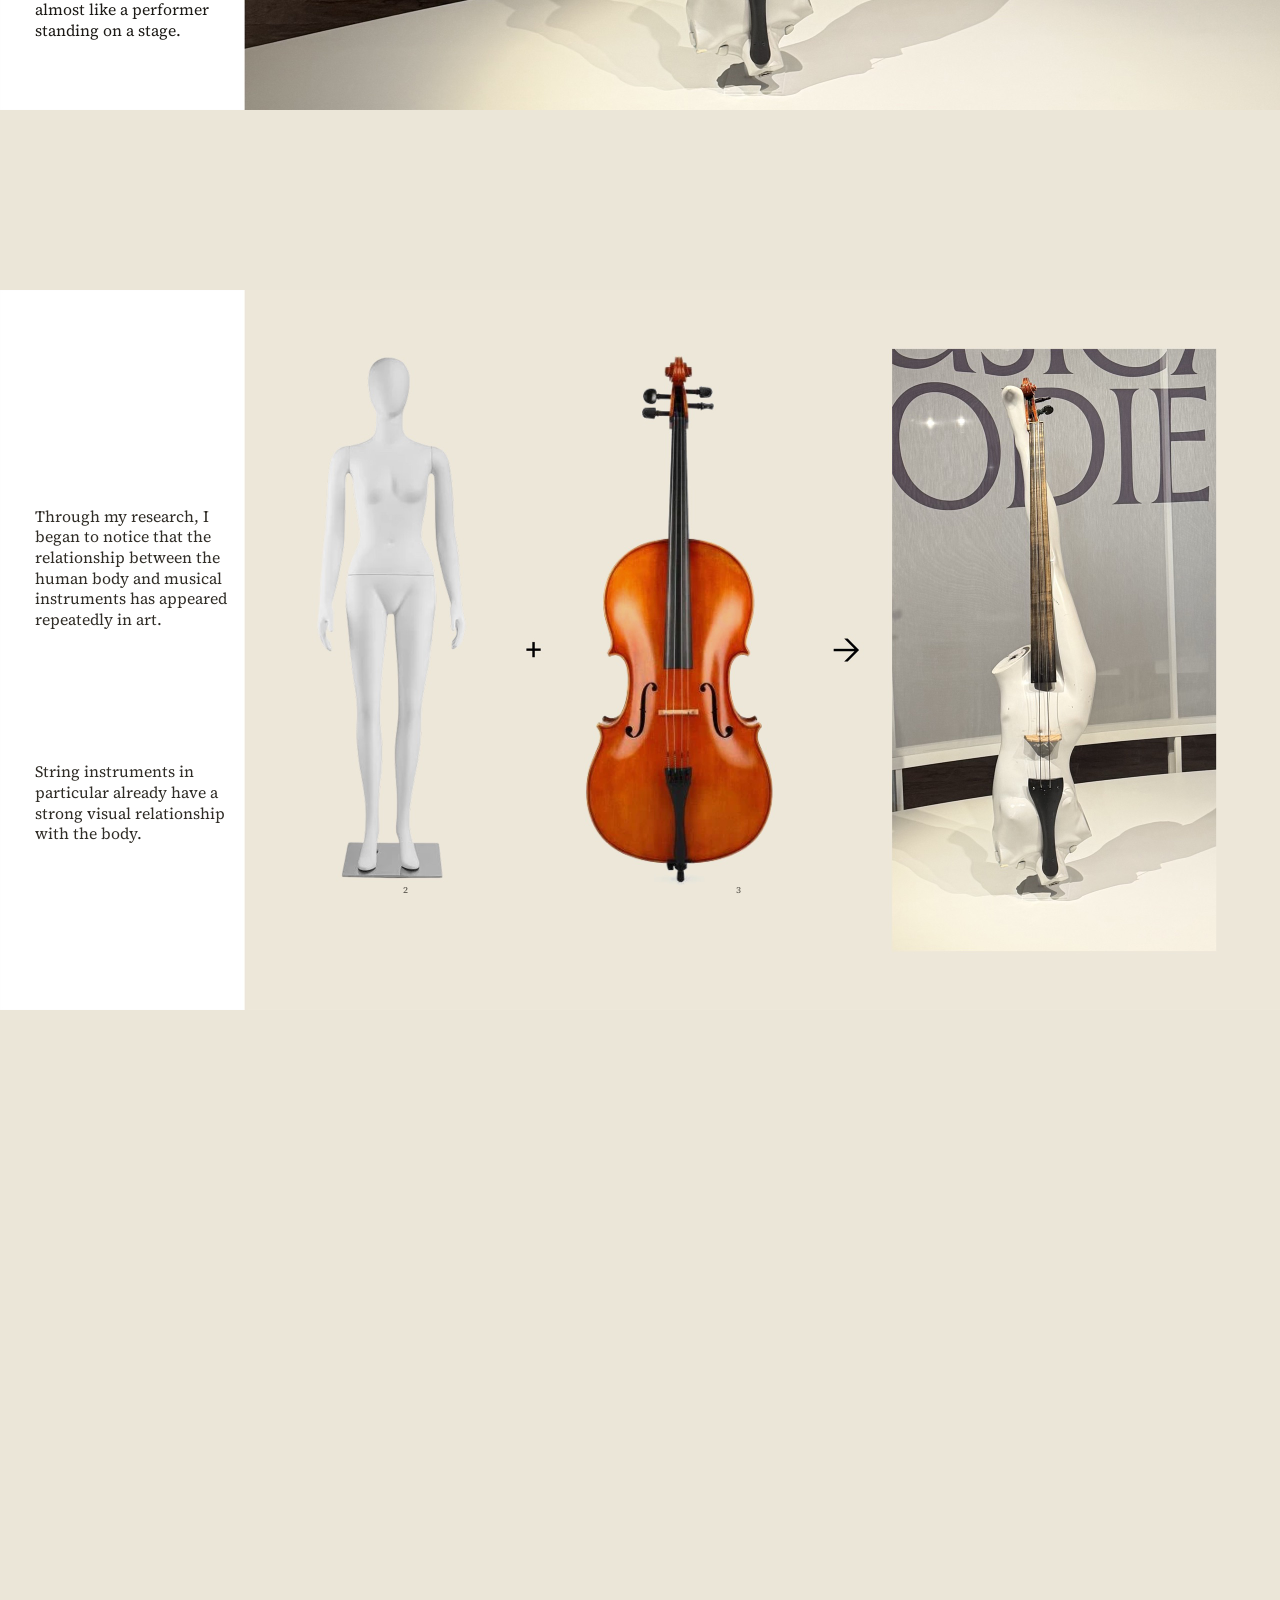
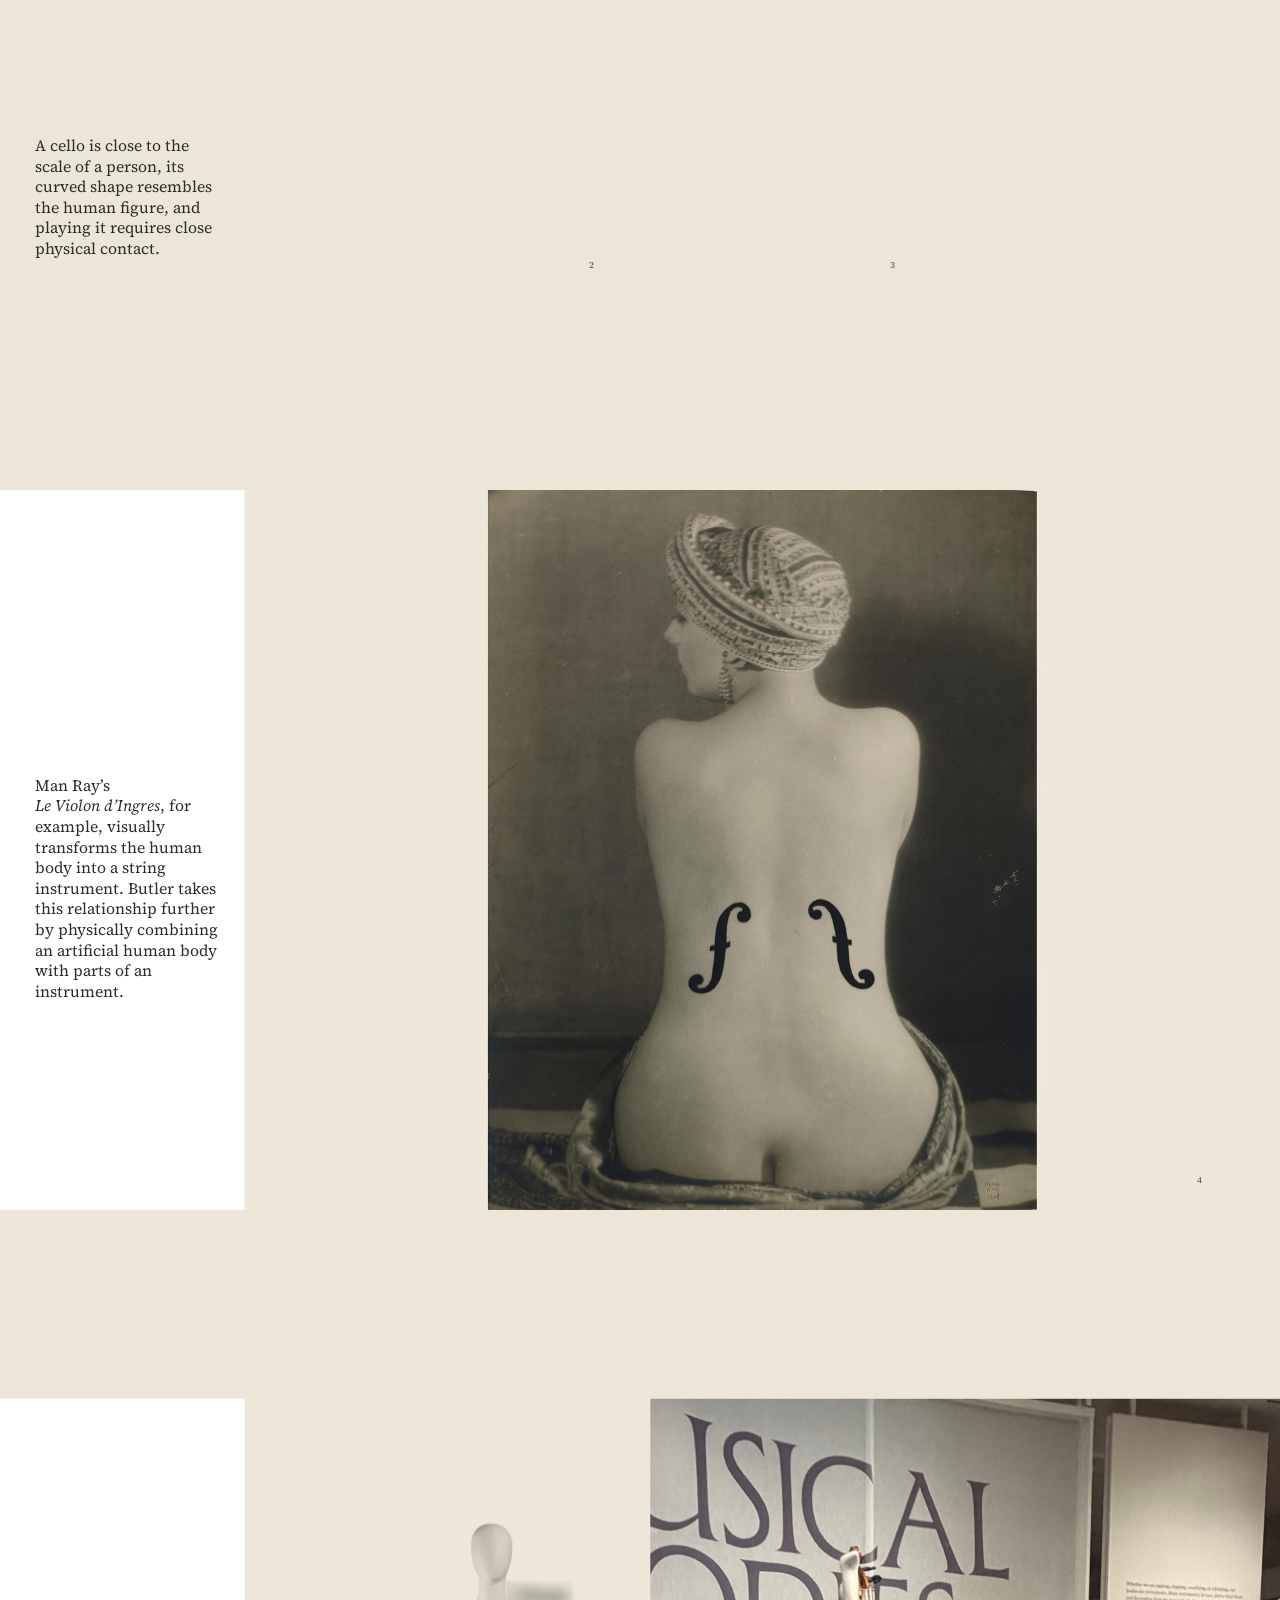
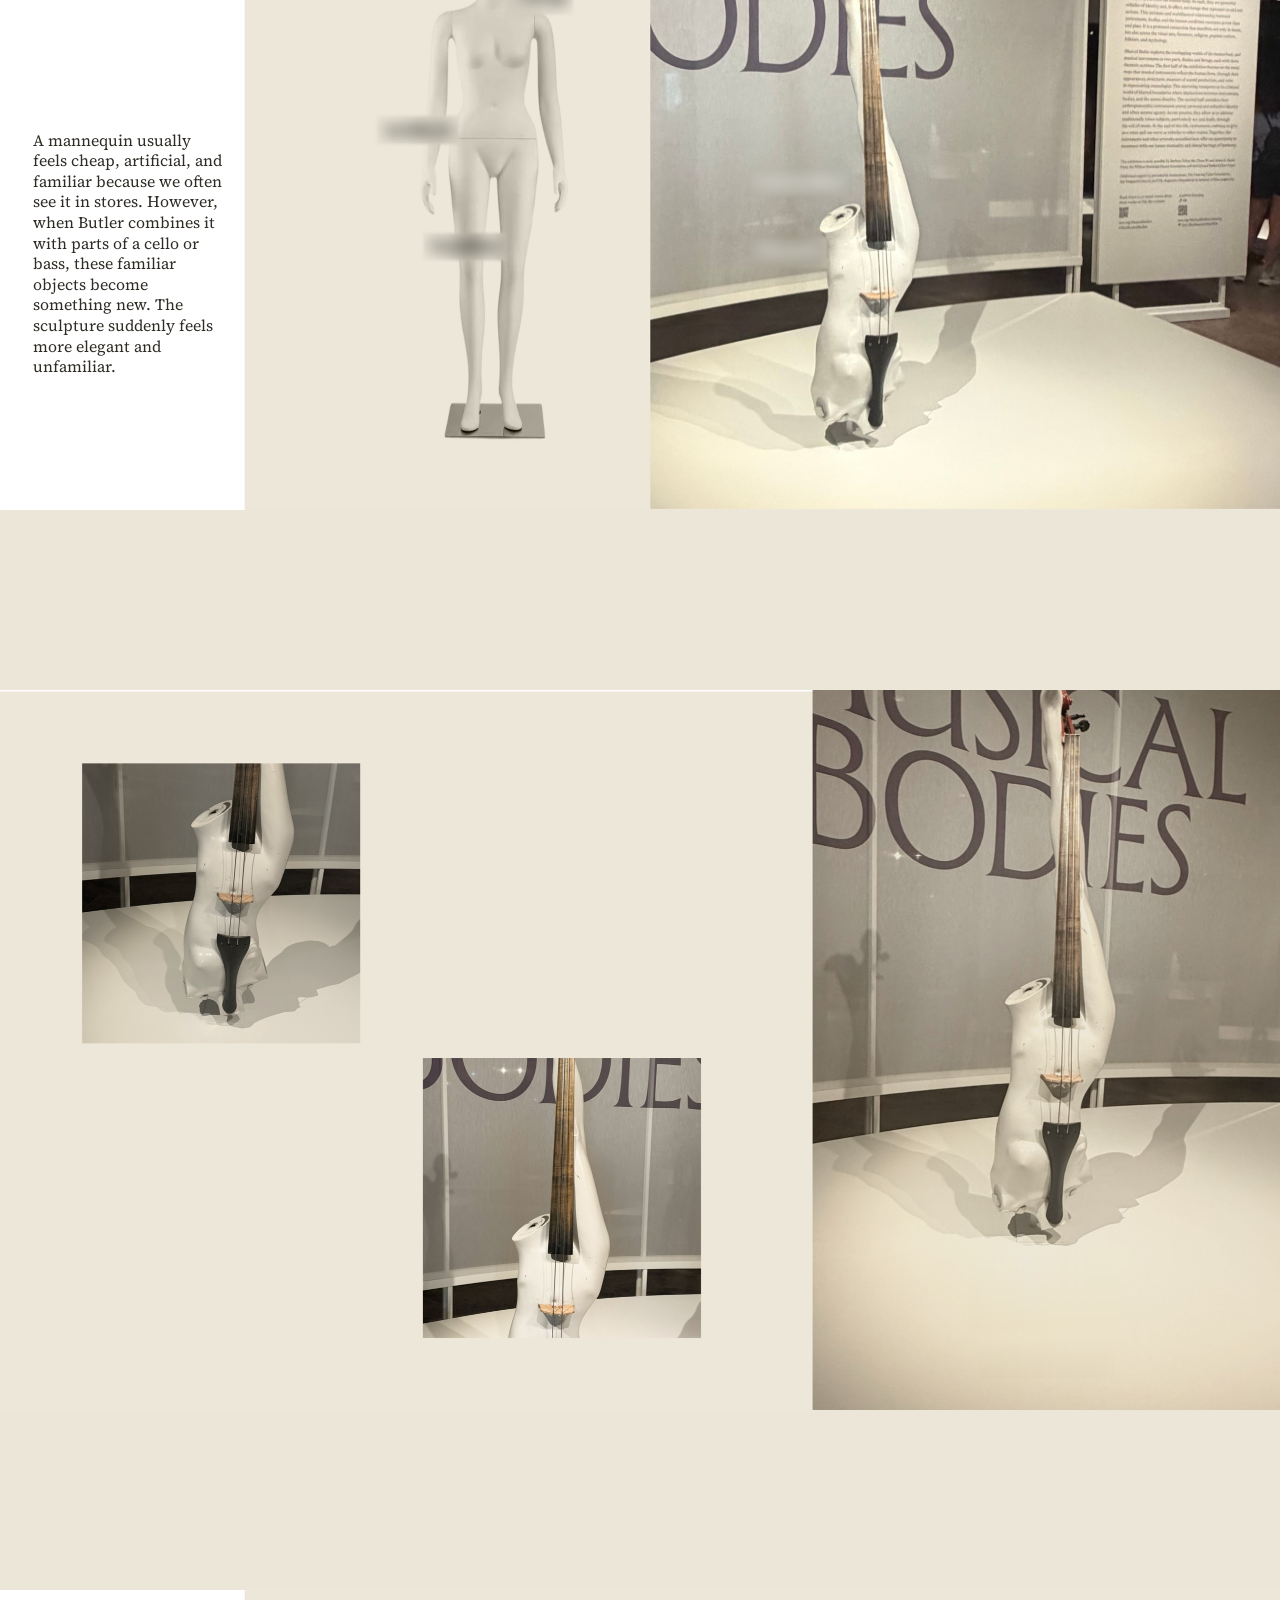
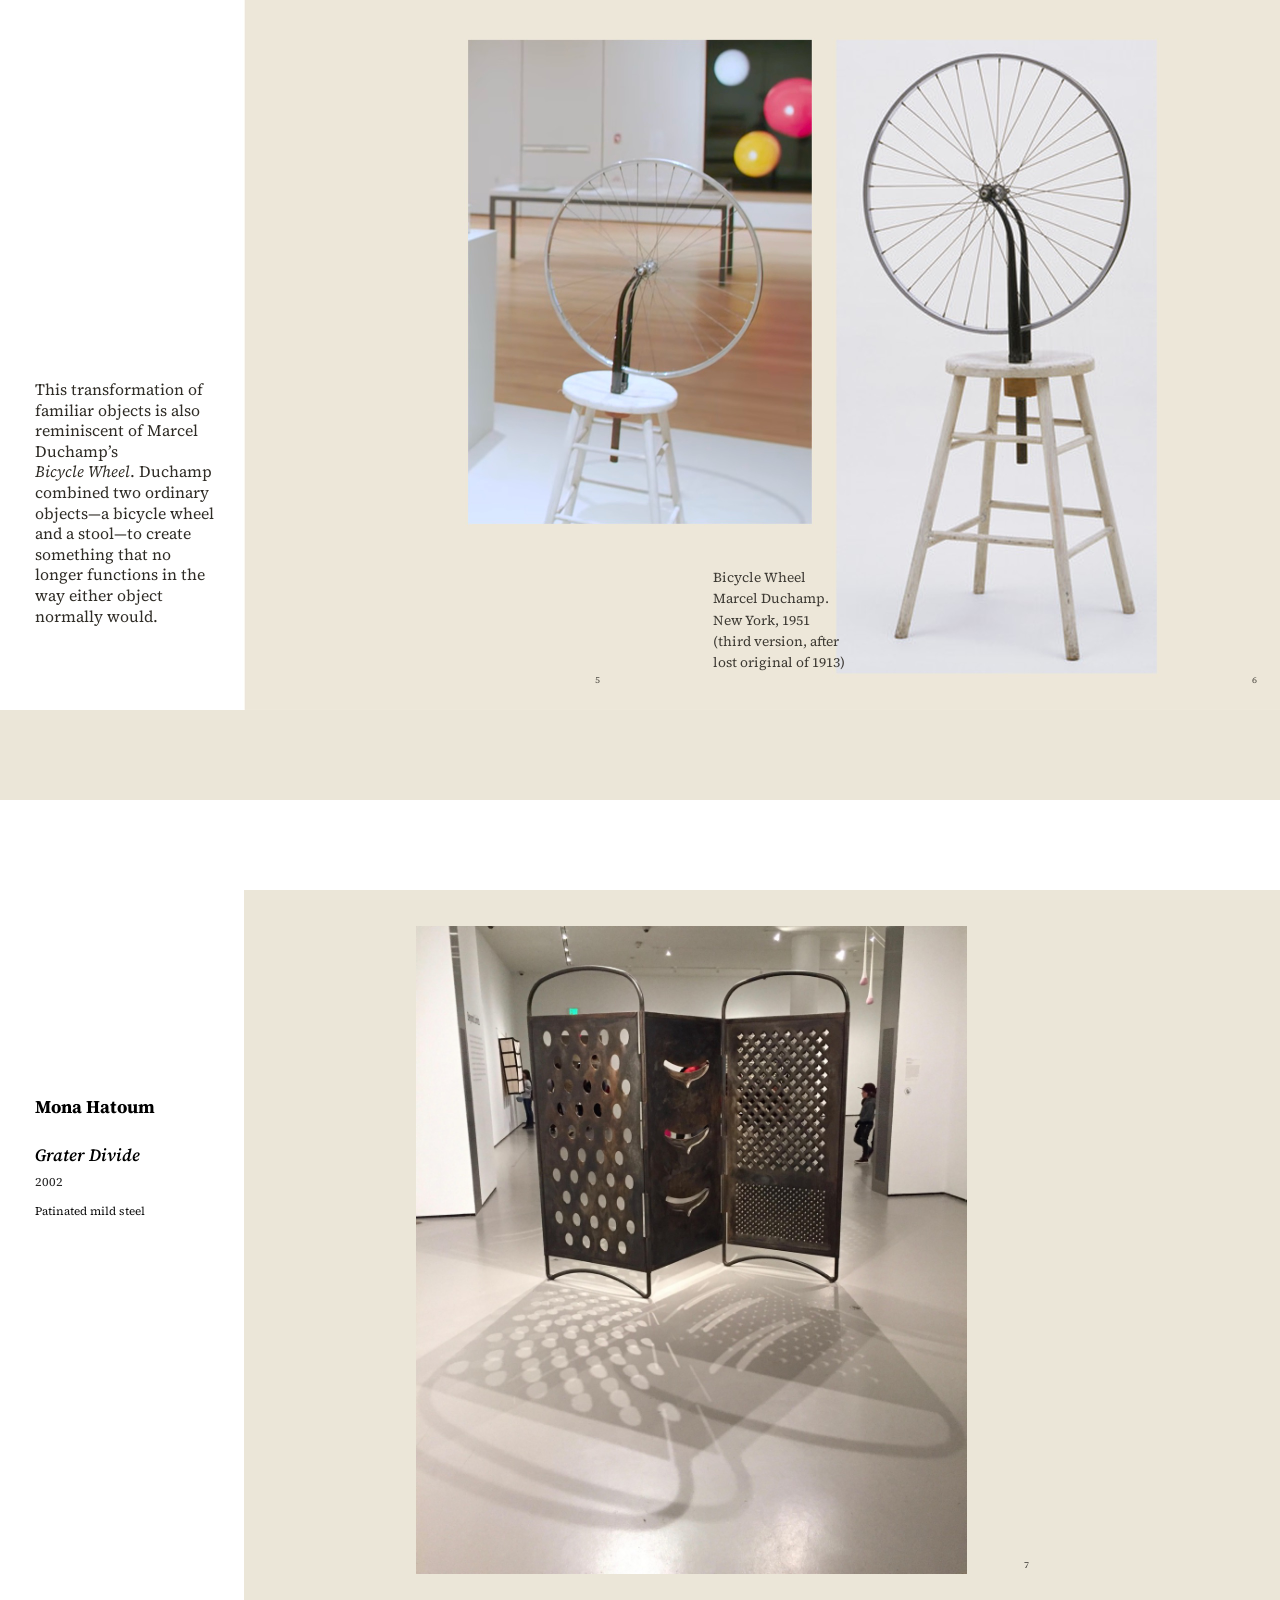
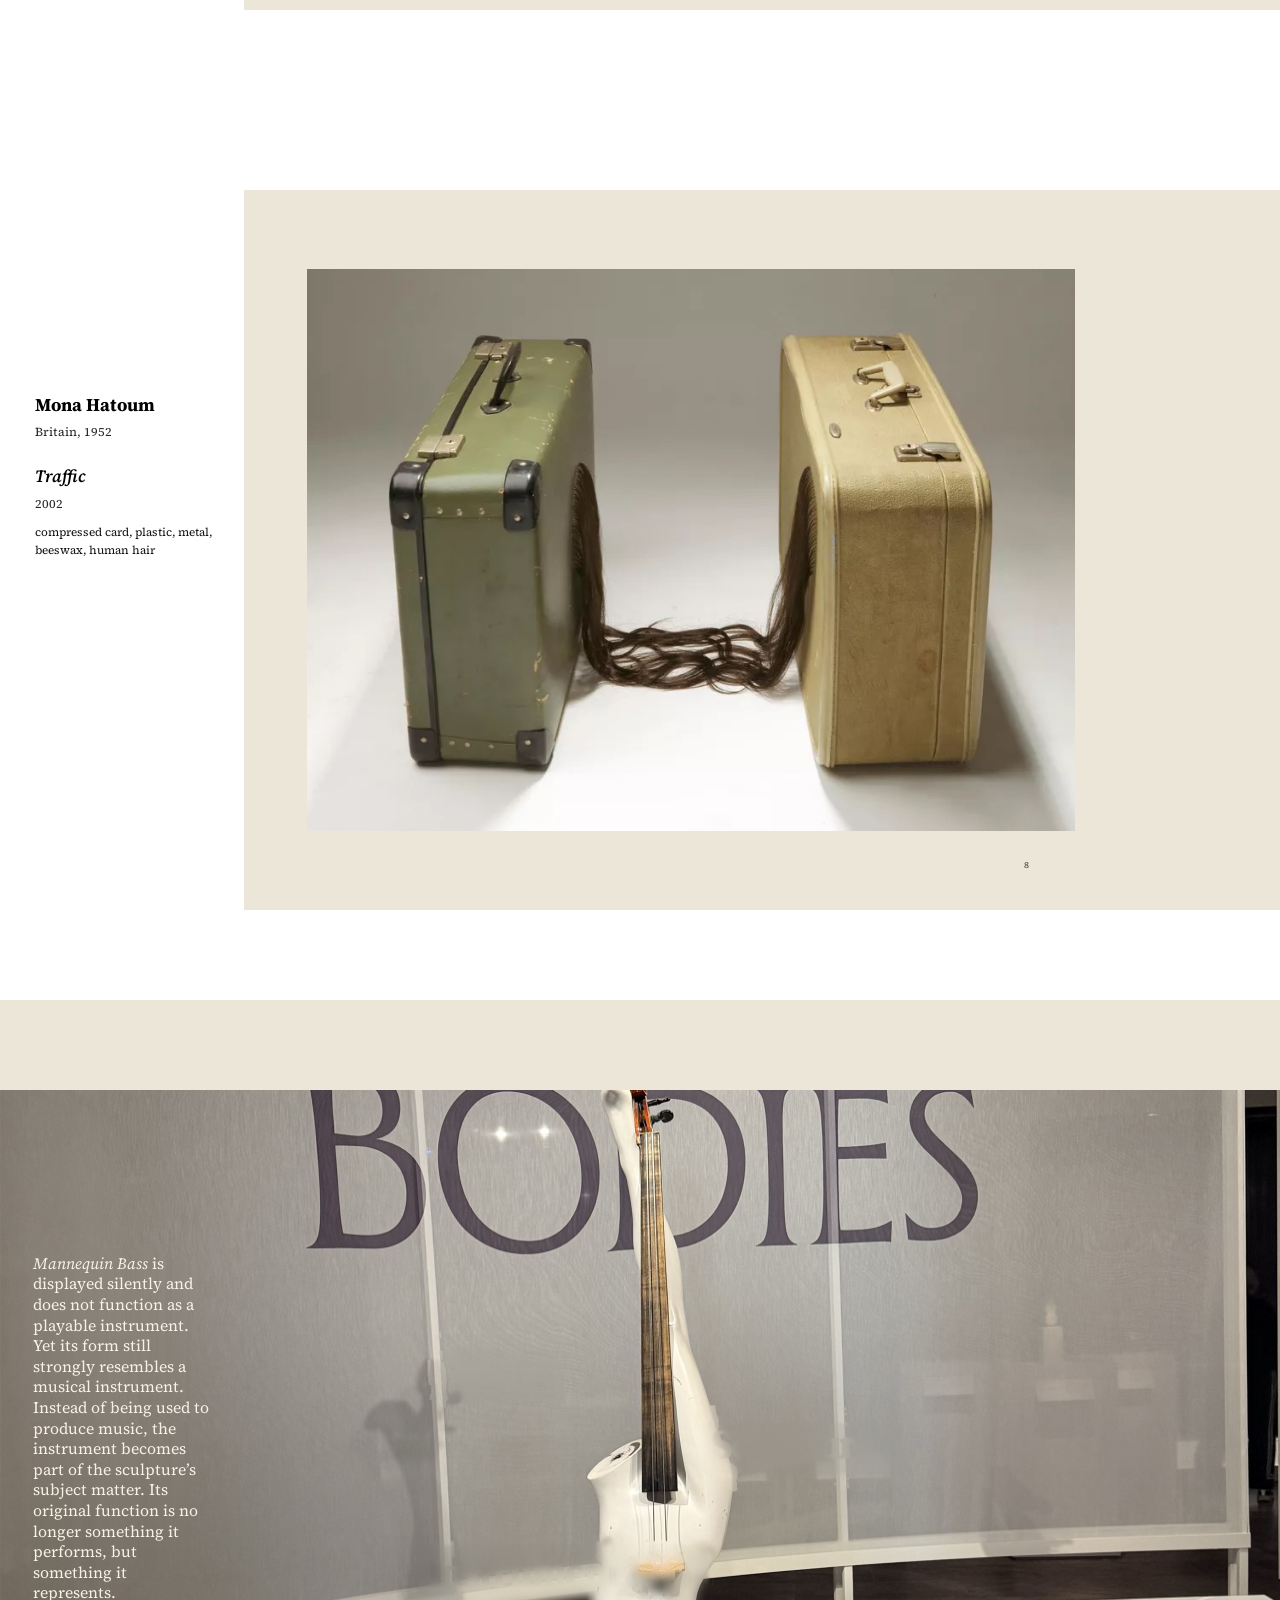
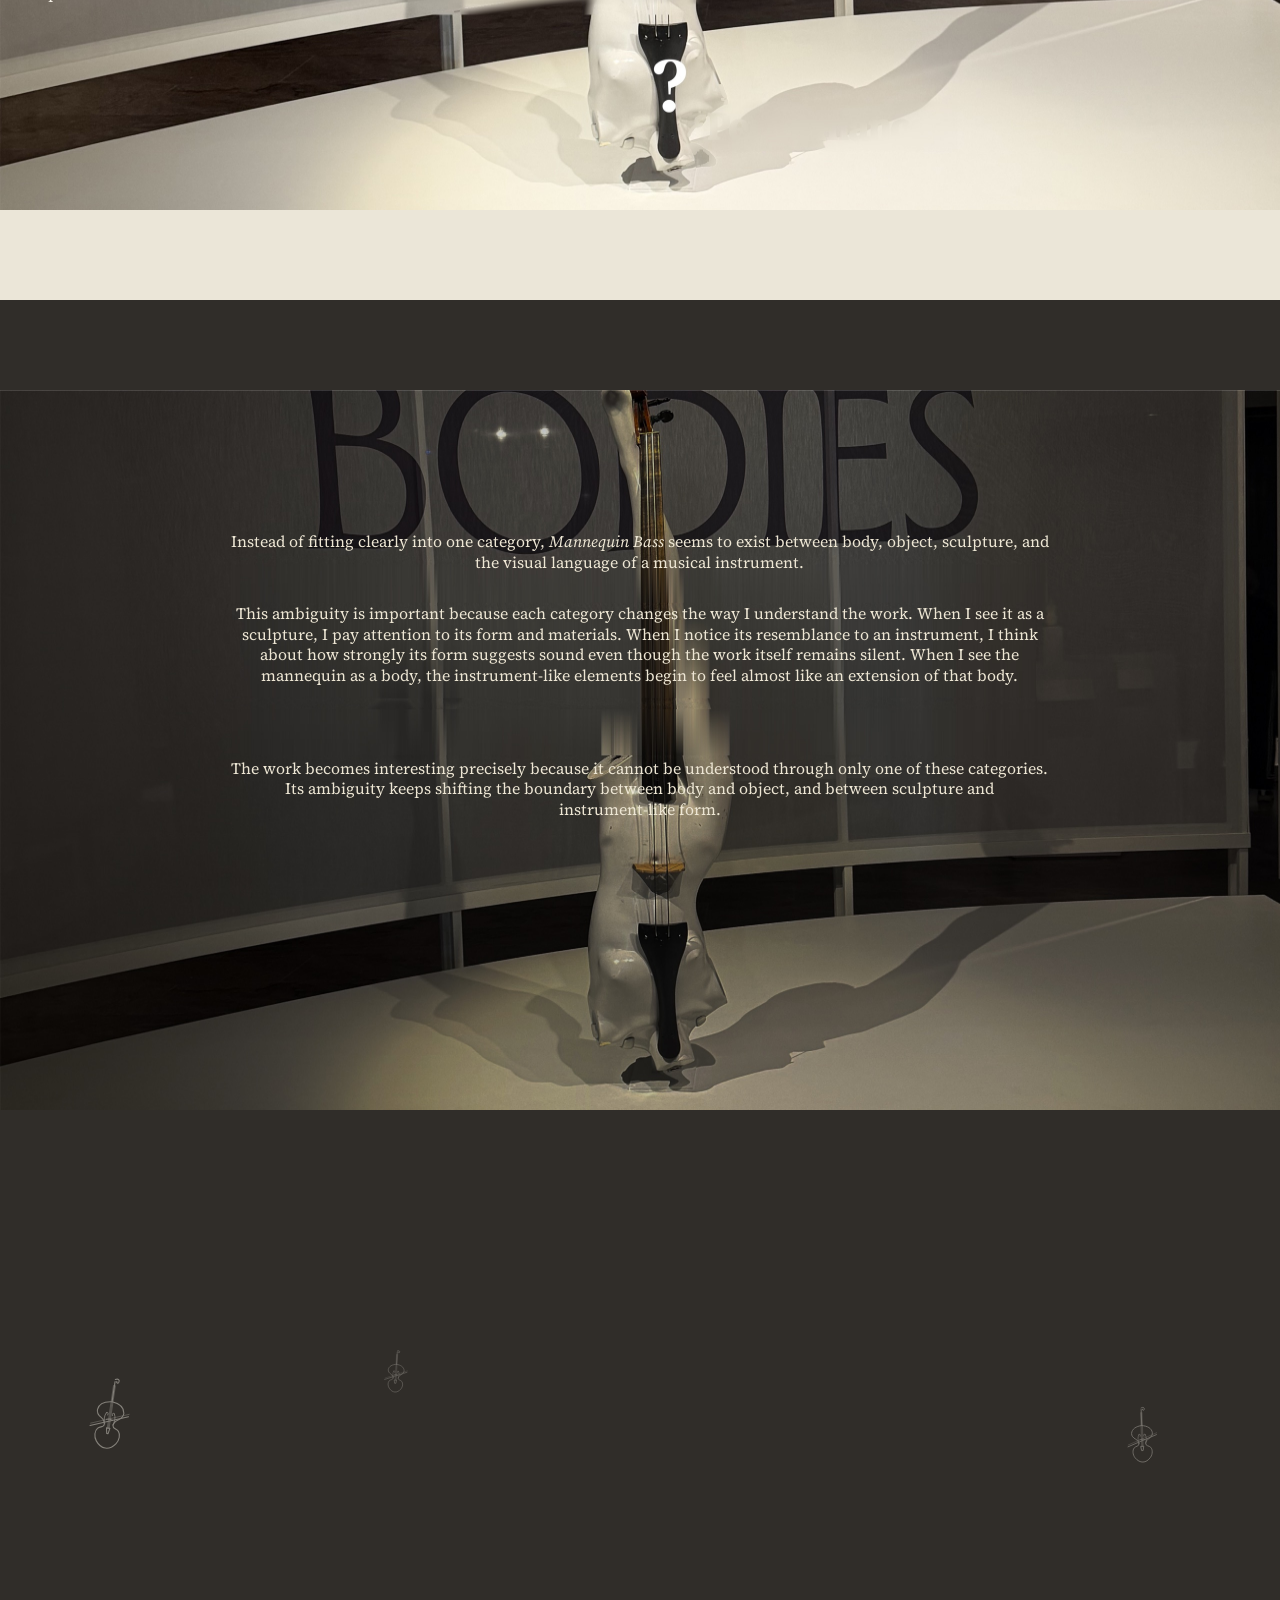
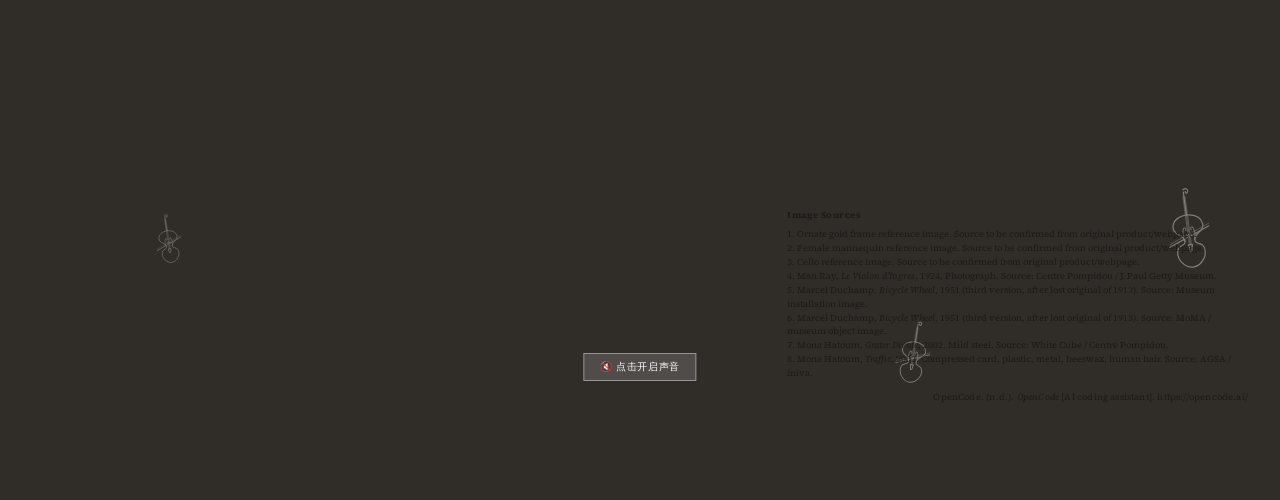
==== commit 7c319938: "Use stage-relative unit (--su) for all text sizes so windowed windows scale correctly" ====
--- a/index.html
+++ b/index.html
@@ -7,7 +7,7 @@
 <link rel="preconnect" href="https://fonts.googleapis.com">
 <link rel="preconnect" href="https://fonts.gstatic.com" crossorigin>
 <link href="https://fonts.googleapis.com/css2?family=Source+Serif+4:ital,opsz,wght@0,8..60,400;0,8..60,500;0,8..60,600;1,8..60,400;1,8..60,600&display=swap" rel="stylesheet">
-<link rel="stylesheet" href="styles.css?v=20261012n">
+<link rel="stylesheet" href="styles.css?v=20261012o">
 </head>
 <body>
 
@@ -37,19 +37,19 @@
         <video src="assets/section11.mp4?v=20261012hd" autoplay muted loop playsinline style="position:absolute;left:25.2%;top:17.7%;width:51.4%;height:63.6%;object-fit:cover;"></video>
         <img src="assets/frame.png?v=20261012d" style="position:absolute;inset:0;width:100%;height:100%;" alt="">
       </div>
-      <p class="figno" style="position:absolute;right:2.5%;top:79%;color:#1c1a16;font-size:max(9px,calc(1.1 * 0.5625vw));opacity:0.85;line-height:1;">1</p>
+      <p class="figno" style="position:absolute;right:2.5%;top:79%;color:#1c1a16;font-size:max(9px,calc(1.1 * var(--su)));opacity:0.85;line-height:1;">1</p>
     <div class="fx" style="--amp:10px;--dur:3.5s;">
-      <div class="fl fl-ov" data-sp="0.16" style="--x:2.4;--y:50.5;--amp:calc(0.55 * 0.5625vw)">
-        <h1 class="title" style="font-size:calc(5.5 * 0.5625vw)">Mannequin<br>Bass</h1>
+      <div class="fl fl-ov" data-sp="0.16" style="--x:2.4;--y:50.5;--amp:calc(0.55 * var(--su))">
+        <h1 class="title" style="font-size:calc(5.5 * var(--su))">Mannequin<br>Bass</h1>
       </div>
       <div class="fl fl-ov" data-sp="0.13" style="--x:2.5;--y:65.6;--amp:4px">
-        <p class="kicker" style="font-size:calc(1.8 * 0.5625vw)">Ken&nbsp;Butler&nbsp;2012</p>
+        <p class="kicker" style="font-size:calc(1.8 * var(--su))">Ken&nbsp;Butler&nbsp;2012</p>
       </div>
     </div>
   </div>
     <div class="fx-flow" style="--amp:10px;--dur:3.5s;">
       <div class="fl fl-flow" data-sp="0.20" style="--w:14;--x:2.7;--y:73.9;--dl:-2.5s">
-        <p class="body" style="font-size:calc(2.2 * 0.5625vw)">At first glance, Ken Butler&rsquo;s <em>Mannequin&nbsp;Bass</em> might appear to be an interactive installation.</p>
+        <p class="body" style="font-size:calc(2.2 * var(--su))">At first glance, Ken Butler&rsquo;s <em>Mannequin&nbsp;Bass</em> might appear to be an interactive installation.</p>
       </div>
     </div>
     </div>
@@ -59,15 +59,15 @@
   <section class="panel s2" id="s2">
     <div class="stage">
     <img class="plate" src="assets/section-2.jpg?v=20261012b" alt="Mannequin Bass detail">
-    <div class="fx" style="--amp:calc(0.6 * 0.5625vw);">
-    </div>
-  </div>
-    <div class="fx-flow" style="--amp:calc(0.6 * 0.5625vw);">
+    <div class="fx" style="--amp:calc(0.6 * var(--su));">
+    </div>
+  </div>
+    <div class="fx-flow" style="--amp:calc(0.6 * var(--su));">
       <div class="fl fl-flow" data-sp="0.18" style="--w:14;--x:2.7;--y:48.9;--dl:-3s">
-        <p class="body" style="font-size:calc(2.2 * 0.5625vw)">On closer observation, however, it begins to appear more like a sculpture.</p>
+        <p class="body" style="font-size:calc(2.2 * var(--su))">On closer observation, however, it begins to appear more like a sculpture.</p>
       </div>
       <div class="fl fl-flow" data-sp="0.22" style="--w:15;--x:2.7;--y:70.2;--dl:-5s">
-        <p class="body" style="width:15vw;font-size:calc(2.2 * 0.5625vw)">Even though it remains completely still and does not produce sound in the gallery, it somehow still seems to be performing. The mannequin appears almost like a performer standing on a stage.</p>
+        <p class="body" style="width:15vw;font-size:calc(2.2 * var(--su))">Even though it remains completely still and does not produce sound in the gallery, it somehow still seems to be performing. The mannequin appears almost like a performer standing on a stage.</p>
       </div>
     </div>
     </div>
@@ -77,17 +77,17 @@
   <section class="panel s3" id="s3">
     <div class="stage">
     <img class="plate" src="assets/section-3.jpg?v=20261012b" alt="Body and instrument research">
-    <p class="figno" style="position:absolute;left:31.5%;bottom:16%;color:#2f2c26;font-size:max(9px,calc(1.1 * 0.5625vw));opacity:0.85;line-height:1;">2</p>
-    <p class="figno" style="position:absolute;left:57.5%;bottom:16%;color:#2f2c26;font-size:max(9px,calc(1.1 * 0.5625vw));opacity:0.85;line-height:1;">3</p>
-    <div class="fx" style="--amp:calc(0.6 * 0.5625vw);">
-    </div>
-  </div>
-    <div class="fx-flow" style="--amp:calc(0.6 * 0.5625vw);";animation:bob 3.5s ease-in-out infinite alternate;--amp:calc(var(--su)*1.5);">
+    <p class="figno" style="position:absolute;left:31.5%;bottom:16%;color:#2f2c26;font-size:max(9px,calc(1.1 * var(--su)));opacity:0.85;line-height:1;">2</p>
+    <p class="figno" style="position:absolute;left:57.5%;bottom:16%;color:#2f2c26;font-size:max(9px,calc(1.1 * var(--su)));opacity:0.85;line-height:1;">3</p>
+    <div class="fx" style="--amp:calc(0.6 * var(--su));">
+    </div>
+  </div>
+    <div class="fx-flow" style="--amp:calc(0.6 * var(--su));";animation:bob 3.5s ease-in-out infinite alternate;--amp:calc(var(--su)*1.5);">
       <div class="fl fl-flow" data-sp="0.20" style="--w:15;--x:2.7;--y:31.5;--dl:-4s">
-        <p class="body" style="width:15vw;font-size:calc(2.2 * 0.5625vw)">Through my research, I began to notice that the relationship between the human body and musical instruments has appeared repeatedly in art.</p>
+        <p class="body" style="width:15vw;font-size:calc(2.2 * var(--su))">Through my research, I began to notice that the relationship between the human body and musical instruments has appeared repeatedly in art.</p>
       </div>
       <div class="fl fl-flow" data-sp="0.24" style="--w:15;--x:2.7;--y:67;--dl:-2s">
-        <p class="body" style="width:15vw;font-size:calc(2.2 * 0.5625vw)">String instruments in particular already have a strong visual relationship with the body.</p>
+        <p class="body" style="width:15vw;font-size:calc(2.2 * var(--su))">String instruments in particular already have a strong visual relationship with the body.</p>
       </div>
     </div>
     </div>
@@ -98,14 +98,14 @@
     <div class="stage">
     <img class="plate" src="assets/section-4.jpg?v=20261012l" alt="Cello">
     <img class="s4subject" src="assets/section-4-subject.jpg?v=20261012l" alt="">
-    <p class="figno" style="position:absolute;left:46%;bottom:5.5%;color:#2f2c26;font-size:max(9px,calc(1.1 * 0.5625vw));opacity:0.85;line-height:1;">2</p>
-    <p class="figno" style="position:absolute;left:69.5%;bottom:5.5%;color:#2f2c26;font-size:max(9px,calc(1.1 * 0.5625vw));opacity:0.85;line-height:1;">3</p>
-    <div class="fx" style="--amp:calc(0.6 * 0.5625vw);">
-    </div>
-  </div>
-    <div class="fx-flow" style="--amp:calc(0.6 * 0.5625vw);">
-      <div class="fl fl-flow" data-sp="0.20" style="--w:15;--x:2.7;--y:73.9;--amp:calc(0.65 * 0.5625vw)">
-        <p class="body" style="width:15vw;font-size:calc(2.2 * 0.5625vw)">A cello is close to the scale of a person, its curved shape resembles the human figure, and playing it requires close physical contact.</p>
+    <p class="figno" style="position:absolute;left:46%;bottom:5.5%;color:#2f2c26;font-size:max(9px,calc(1.1 * var(--su)));opacity:0.85;line-height:1;">2</p>
+    <p class="figno" style="position:absolute;left:69.5%;bottom:5.5%;color:#2f2c26;font-size:max(9px,calc(1.1 * var(--su)));opacity:0.85;line-height:1;">3</p>
+    <div class="fx" style="--amp:calc(0.6 * var(--su));">
+    </div>
+  </div>
+    <div class="fx-flow" style="--amp:calc(0.6 * var(--su));">
+      <div class="fl fl-flow" data-sp="0.20" style="--w:15;--x:2.7;--y:73.9;--amp:calc(0.65 * var(--su))">
+        <p class="body" style="width:15vw;font-size:calc(2.2 * var(--su))">A cello is close to the scale of a person, its curved shape resembles the human figure, and playing it requires close physical contact.</p>
       </div>
     </div>
     </div>
@@ -115,13 +115,13 @@
   <section class="panel s5" id="s5">
     <div class="stage">
     <img class="plate" src="assets/section-5.jpg?v=20261012b" alt="Man Ray, Le Violon d'Ingres">
-    <p class="figno" style="position:absolute;left:93.5%;bottom:3.5%;color:#2f2c26;font-size:max(9px,calc(1.1 * 0.5625vw));opacity:0.8;line-height:1;">4</p>
-    <div class="fx" style="--amp:calc(0.6 * 0.5625vw);">
-    </div>
-  </div>
-    <div class="fx-flow" style="--amp:calc(0.6 * 0.5625vw);">
+    <p class="figno" style="position:absolute;left:93.5%;bottom:3.5%;color:#2f2c26;font-size:max(9px,calc(1.1 * var(--su)));opacity:0.8;line-height:1;">4</p>
+    <div class="fx" style="--amp:calc(0.6 * var(--su));">
+    </div>
+  </div>
+    <div class="fx-flow" style="--amp:calc(0.6 * var(--su));">
       <div class="fl fl-flow" data-sp="0.20" style="--w:15;--x:2.7;--y:37.2;--dl:-3.5s">
-        <p class="body" style="width:15vw;font-size:calc(2.2 * 0.5625vw)">Man Ray&rsquo;s <em>Le&nbsp;Violon&nbsp;d&rsquo;Ingres</em>, for example, visually transforms the human body into a string instrument. Butler takes this relationship further by physically combining an artificial human body with parts of an instrument.</p>
+        <p class="body" style="width:15vw;font-size:calc(2.2 * var(--su))">Man Ray&rsquo;s <em>Le&nbsp;Violon&nbsp;d&rsquo;Ingres</em>, for example, visually transforms the human body into a string instrument. Butler takes this relationship further by physically combining an artificial human body with parts of an instrument.</p>
       </div>
     </div>
     </div>
@@ -131,27 +131,27 @@
   <section class="panel s6" id="s6">
     <div class="stage" style="--amp:calc(var(--su)*1.5);">
     <img class="plate" src="assets/section-6.jpg?v=20261012e" alt="Cheap / artificial / familiar &mdash; elegant / unfamiliar">
-    <div class="fx" style="--amp:calc(1.2 * 0.5625vw);">
-      <div class="fl fl-ov" data-sp="0.22" style="--x:39.9;--y:26.6;--amp:calc(0.55 * 0.5625vw)">
-        <p class="lbl" style="font-size:calc(3.1 * 0.5625vw);color:#1c1a16">Cheap</p>
+    <div class="fx" style="--amp:calc(1.2 * var(--su));">
+      <div class="fl fl-ov" data-sp="0.22" style="--x:39.9;--y:26.6;--amp:calc(0.55 * var(--su))">
+        <p class="lbl" style="font-size:calc(3.1 * var(--su));color:#1c1a16">Cheap</p>
       </div>
       <div class="fl fl-ov" data-sp="0.26" style="--x:29.8;--y:45;--dl:-2s">
-        <p class="lbl" style="font-size:calc(2.6 * 0.5625vw);color:#1c1a16">Artificial</p>
+        <p class="lbl" style="font-size:calc(2.6 * var(--su));color:#1c1a16">Artificial</p>
       </div>
       <div class="fl fl-ov" data-sp="0.24" style="--x:33.4;--y:61.4;--dl:-5s">
-        <p class="lbl" style="font-size:calc(2.5 * 0.5625vw);color:#1c1a16">Familiar</p>
+        <p class="lbl" style="font-size:calc(2.5 * var(--su));color:#1c1a16">Familiar</p>
       </div>
       <div class="fl fl-ov" data-sp="0.22" style="--x:58.9;--y:52.4;--dl:-1.5s">
-        <p class="lbl" style="font-size:calc(2.6 * 0.5625vw);color:#f6f2e8">Unfamiliar</p>
+        <p class="lbl" style="font-size:calc(2.6 * var(--su));color:#f6f2e8">Unfamiliar</p>
       </div>
       <div class="fl fl-ov" data-sp="0.25" style="--x:59;--y:62.2;--dl:-3s">
-        <p class="lbl" style="font-size:calc(2.9 * 0.5625vw);color:#f6f2e8">Elegant</p>
-      </div>
-    </div>
-  </div>
-    <div class="fx-flow" style="--amp:calc(1.2 * 0.5625vw);">
+        <p class="lbl" style="font-size:calc(2.9 * var(--su));color:#f6f2e8">Elegant</p>
+      </div>
+    </div>
+  </div>
+    <div class="fx-flow" style="--amp:calc(1.2 * var(--su));">
       <div class="fl fl-ov" data-sp="0.21" style="--w:15;--x:2.6;--y:48;--dl:-2.8s">
-        <p class="body" style="font-size:calc(2.2 * 0.5625vw)">A mannequin usually feels cheap, artificial, and familiar because we often see it in stores. However, when Butler combines it with parts of a cello or bass, these familiar objects become something new. The sculpture suddenly feels more elegant and unfamiliar.</p>
+        <p class="body" style="font-size:calc(2.2 * var(--su))">A mannequin usually feels cheap, artificial, and familiar because we often see it in stores. However, when Butler combines it with parts of a cello or bass, these familiar objects become something new. The sculpture suddenly feels more elegant and unfamiliar.</p>
       </div>
     </div>
     </div>
@@ -161,19 +161,19 @@
   <section class="panel s7" id="s7">
     <div class="stage">
     <img class="plate" src="assets/section-7.jpg?v=20261012b" alt="A body? An instrument?">
-    <div class="fx" style="--amp:calc(0.6 * 0.5625vw);">
-      <div class="fl fl-ov" data-sp="0.24" style="--x:11.8;--y:55.5;--amp:calc(0.65 * 0.5625vw)">
-        <p class="q" style="font-size:calc(7 * 0.5625vw)">A body?</p>
+    <div class="fx" style="--amp:calc(0.6 * var(--su));">
+      <div class="fl fl-ov" data-sp="0.24" style="--x:11.8;--y:55.5;--amp:calc(0.65 * var(--su))">
+        <p class="q" style="font-size:calc(7 * var(--su))">A body?</p>
       </div>
       <div class="fl fl-ov" data-sp="0.28" style="--x:33.3;--y:37.5;--dl:-3s">
-        <p class="q" style="font-size:calc(6.2 * 0.5625vw)">An instrument?</p>
+        <p class="q" style="font-size:calc(6.2 * var(--su))">An instrument?</p>
       </div>
       <div class="fl fl-ov" data-sp="0.22" style="--x:72;--y:77.5;--w:20;--dl:-5.5s">
-        <p class="q qcenter" style="font-size:calc(5.4 * 0.5625vw)">Familiar<br>but<br>strange</p>
-      </div>
-    </div>
-  </div>
-    <div class="fx-flow" style="--amp:calc(0.6 * 0.5625vw);">
+        <p class="q qcenter" style="font-size:calc(5.4 * var(--su))">Familiar<br>but<br>strange</p>
+      </div>
+    </div>
+  </div>
+    <div class="fx-flow" style="--amp:calc(0.6 * var(--su));">
     </div>
     </div>
   </section>
@@ -182,20 +182,20 @@
   <section class="panel s8" id="s8">
     <div class="stage">
     <img class="plate" src="assets/section-8.jpg?v=20261012b" alt="Marcel Duchamp, Bicycle Wheel">
-    <p class="figno" style="position:absolute;left:46.5%;bottom:3.5%;color:#2f2c26;font-size:max(9px,calc(1.1 * 0.5625vw));opacity:0.8;line-height:1;">5</p>
-    <p class="figno" style="position:absolute;right:1.8%;bottom:3.5%;color:#2f2c26;font-size:max(9px,calc(1.1 * 0.5625vw));opacity:0.8;line-height:1;">6</p>
-    <div class="fx" style="--amp:calc(0.6 * 0.5625vw);">
-      <div class="fl fl-ov" data-sp="0.14" style="--x:2.7;--y:8;--amp:calc(0.55 * 0.5625vw)">
-        <h2 class="title" style="font-weight:700;font-size:calc(4.8 * 0.5625vw)">EXAMPLES:</h2>
-      </div>
-    </div>
-  </div>
-    <div class="fx-flow" style="--amp:calc(0.6 * 0.5625vw);">
+    <p class="figno" style="position:absolute;left:46.5%;bottom:3.5%;color:#2f2c26;font-size:max(9px,calc(1.1 * var(--su)));opacity:0.8;line-height:1;">5</p>
+    <p class="figno" style="position:absolute;right:1.8%;bottom:3.5%;color:#2f2c26;font-size:max(9px,calc(1.1 * var(--su)));opacity:0.8;line-height:1;">6</p>
+    <div class="fx" style="--amp:calc(0.6 * var(--su));">
+      <div class="fl fl-ov" data-sp="0.14" style="--x:2.7;--y:8;--amp:calc(0.55 * var(--su))">
+        <h2 class="title" style="font-weight:700;font-size:calc(4.8 * var(--su))">EXAMPLES:</h2>
+      </div>
+    </div>
+  </div>
+    <div class="fx-flow" style="--amp:calc(0.6 * var(--su));">
             <div class="fl fl-flow" data-sp="0.20" style="--w:14;--x:2.7;--y:55;--dur:10s;--amp:8px;--dl:-2.5s">
-        <p class="body" style="font-size:calc(2.2 * 0.5625vw)">This transformation of familiar objects is also reminiscent of Marcel Duchamp&rsquo;s <em>Bicycle&nbsp;Wheel</em>. Duchamp combined two ordinary objects&mdash;a bicycle wheel and a stool&mdash;to create something that no longer functions in the way either object normally would.</p>
+        <p class="body" style="font-size:calc(2.2 * var(--su))">This transformation of familiar objects is also reminiscent of Marcel Duchamp&rsquo;s <em>Bicycle&nbsp;Wheel</em>. Duchamp combined two ordinary objects&mdash;a bicycle wheel and a stool&mdash;to create something that no longer functions in the way either object normally would.</p>
       </div>
       <div class="fl fl-flow" data-sp="0.17" style="--x:55.7;--y:81;--dl:-2s">
-        <p class="cap" style="font-size:calc(1.9 * 0.5625vw)">Bicycle Wheel<br>Marcel Duchamp.<br>New York, 1951<br>(third version, after<br>lost original of 1913)</p>
+        <p class="cap" style="font-size:calc(1.9 * var(--su))">Bicycle Wheel<br>Marcel Duchamp.<br>New York, 1951<br>(third version, after<br>lost original of 1913)</p>
       </div>
     </div>
     </div>
@@ -206,14 +206,14 @@
     <div class="stage">
       <div class="ex-bg"></div>
       <img class="artwork" src="assets/example1.jpg?v=20261012b" alt="Mona Hatoum, Grater Divide (2002)">
-      <p class="figno" style="position:absolute;left:80%;bottom:5.5%;color:#1c1a16;font-size:max(9px,calc(1.1 * 0.5625vw));opacity:0.85;line-height:1;">7</p>
-      <div class="fx" style="--amp:calc(0.6 * 0.5625vw);">
-        <div class="fl fl-ov" data-sp="0.14" style="--x:2.7;--y:8;--amp:calc(0.55 * 0.5625vw)">
-          <h2 class="title" style="font-weight:700;font-size:calc(4.8 * 0.5625vw)">EXAMPLES:</h2>
+      <p class="figno" style="position:absolute;left:80%;bottom:5.5%;color:#1c1a16;font-size:max(9px,calc(1.1 * var(--su)));opacity:0.85;line-height:1;">7</p>
+      <div class="fx" style="--amp:calc(0.6 * var(--su));">
+        <div class="fl fl-ov" data-sp="0.14" style="--x:2.7;--y:8;--amp:calc(0.55 * var(--su))">
+          <h2 class="title" style="font-weight:700;font-size:calc(4.8 * var(--su))">EXAMPLES:</h2>
         </div>
       </div>
     </div>
-    <div class="fx-flow" style="--amp:calc(0.6 * 0.5625vw);">
+    <div class="fx-flow" style="--amp:calc(0.6 * var(--su));">
         <div class="fl fl-flow" data-sp="0.18" style="--x:2.7;--y:26;--w:14.5;--dl:-3s">
           <div class="label">
             <p class="label-artist">Mona Hatoum</p>
@@ -231,14 +231,14 @@
     <div class="stage">
       <div class="ex-bg"></div>
       <img class="artwork" src="assets/example2.jpg?v=20261012b" alt="Mona Hatoum, Traffic (2002), installation view">
-      <p class="figno" style="position:absolute;left:80%;bottom:5.5%;color:#1c1a16;font-size:max(9px,calc(1.1 * 0.5625vw));opacity:0.85;line-height:1;">8</p>
-      <div class="fx" style="--amp:calc(0.6 * 0.5625vw);">
+      <p class="figno" style="position:absolute;left:80%;bottom:5.5%;color:#1c1a16;font-size:max(9px,calc(1.1 * var(--su)));opacity:0.85;line-height:1;">8</p>
+      <div class="fx" style="--amp:calc(0.6 * var(--su));">
         <div class="fl fl-ov" data-sp="0.14" style="--x:2.7;--y:8;--dl:-2s">
-          <h2 class="title" style="font-weight:700;font-size:calc(4.8 * 0.5625vw)">EXAMPLES:</h2>
+          <h2 class="title" style="font-weight:700;font-size:calc(4.8 * var(--su))">EXAMPLES:</h2>
         </div>
       </div>
     </div>
-    <div class="fx-flow" style="--amp:calc(0.6 * 0.5625vw);">
+    <div class="fx-flow" style="--amp:calc(0.6 * var(--su));">
         <div class="fl fl-flow" data-sp="0.18" style="--x:2.7;--y:26;--w:14.5;--dl:-5s">
           <div class="label">
             <p class="label-artist">Mona Hatoum</p>
@@ -256,24 +256,24 @@
   <section class="panel s9" id="s9">
     <div class="stage">
     <img class="plate" src="assets/section-9.jpg?v=20261012b" alt="Body, sculpture, instrument, performance">
-    <div class="fx" style="--amp:calc(0.6 * 0.5625vw);">
+    <div class="fx" style="--amp:calc(0.6 * var(--su));">
       <div class="fl fl-ov" data-sp="0.30" style="--x:35.2;--y:35.5;--dl:-2s">
-        <p class="q" style="font-size:calc(7 * 0.5625vw)">body?</p>
+        <p class="q" style="font-size:calc(7 * var(--su))">body?</p>
       </div>
       <div class="fl fl-ov" data-sp="0.26" style="--x:55.4;--y:45.6;--dl:-5s">
-        <p class="q" style="font-size:calc(7 * 0.5625vw)">Sculpture?</p>
+        <p class="q" style="font-size:calc(7 * var(--su))">Sculpture?</p>
       </div>
       <div class="fl fl-ov" data-sp="0.32" style="--x:33.3;--y:63.8;--dl:-1.8s">
-        <p class="q" style="font-size:calc(6 * 0.5625vw)">Instrument?</p>
+        <p class="q" style="font-size:calc(6 * var(--su))">Instrument?</p>
       </div>
       <div class="fl fl-ov" data-sp="0.28" style="--x:55.2;--y:84.5;--dl:-4.2s">
-        <p class="q" style="font-size:calc(6.6 * 0.5625vw)">Performance?</p>
-      </div>
-    </div>
-  </div>
-    <div class="fx-flow" style="--amp:calc(0.6 * 0.5625vw);">
-      <div class="fl fl-flow" data-sp="0.19" style="--w:14;--x:2.6;--y:24;--amp:calc(0.65 * 0.5625vw)">
-        <p class="body" style="font-size:calc(2.2 * 0.5625vw)"><em>Mannequin&nbsp;Bass</em> is displayed silently and does not function as a playable instrument. Yet its form still strongly resembles a musical instrument. Instead of being used to produce music, the instrument becomes part of the sculpture&rsquo;s subject matter. Its original function is no longer something it performs, but something it represents.</p>
+        <p class="q" style="font-size:calc(6.6 * var(--su))">Performance?</p>
+      </div>
+    </div>
+  </div>
+    <div class="fx-flow" style="--amp:calc(0.6 * var(--su));">
+      <div class="fl fl-flow" data-sp="0.19" style="--w:14;--x:2.6;--y:24;--amp:calc(0.65 * var(--su))">
+        <p class="body" style="font-size:calc(2.2 * var(--su))"><em>Mannequin&nbsp;Bass</em> is displayed silently and does not function as a playable instrument. Yet its form still strongly resembles a musical instrument. Instead of being used to produce music, the instrument becomes part of the sculpture&rsquo;s subject matter. Its original function is no longer something it performs, but something it represents.</p>
       </div>
     </div>
     </div>
@@ -283,18 +283,18 @@
   <section class="panel s10" id="s10">
     <div class="stage">
     <img class="plate" src="assets/section-10.jpg?v=20261012b" alt="Between body, object, sculpture and instrument">
-    <div class="fx" style="--amp:calc(0.6 * 0.5625vw);">
+    <div class="fx" style="--amp:calc(0.6 * var(--su));">
     </div>
   </div>
     <div class="fx-flow" style="--amp:30px;">
-      <div class="fl fl-flow" data-sp="0.16" style="--x:18;--y:22.5;--w:64;--amp:calc(0.55 * 0.5625vw)">
-        <p class="body" style="text-align:center;font-size:calc(2.2 * 0.5625vw)">Instead of fitting clearly into one category, <em>Mannequin&nbsp;Bass</em> seems to exist between body, object, sculpture, and the visual language of a musical instrument.</p>
+      <div class="fl fl-flow" data-sp="0.16" style="--x:18;--y:22.5;--w:64;--amp:calc(0.55 * var(--su))">
+        <p class="body" style="text-align:center;font-size:calc(2.2 * var(--su))">Instead of fitting clearly into one category, <em>Mannequin&nbsp;Bass</em> seems to exist between body, object, sculpture, and the visual language of a musical instrument.</p>
       </div>
       <div class="fl fl-flow" data-sp="0.19" style="--x:18;--y:32.5;--w:64;--dl:-3s">
-        <p class="body" style="text-align:center;font-size:calc(2.2 * 0.5625vw)">This ambiguity is important because each category changes the way I understand the work. When I see it as a sculpture, I pay attention to its form and materials. When I notice its resemblance to an instrument, I think about how strongly its form suggests sound even though the work itself remains silent. When I see the mannequin as a body, the instrument-like elements begin to feel almost like an extension of that body.</p>
+        <p class="body" style="text-align:center;font-size:calc(2.2 * var(--su))">This ambiguity is important because each category changes the way I understand the work. When I see it as a sculpture, I pay attention to its form and materials. When I notice its resemblance to an instrument, I think about how strongly its form suggests sound even though the work itself remains silent. When I see the mannequin as a body, the instrument-like elements begin to feel almost like an extension of that body.</p>
       </div>
       <div class="fl fl-flow" data-sp="0.22" style="--x:18;--y:54;--w:64;--dl:-5s">
-        <p class="body" style="text-align:center;font-size:calc(2.2 * 0.5625vw)">The work becomes interesting precisely because it cannot be understood through only one of these categories. Its ambiguity keeps shifting the boundary between body and object, and between sculpture and instrument&#8209;like form.</p>
+        <p class="body" style="text-align:center;font-size:calc(2.2 * var(--su))">The work becomes interesting precisely because it cannot be understood through only one of these categories. Its ambiguity keeps shifting the boundary between body and object, and between sculpture and instrument&#8209;like form.</p>
       </div>
     </div>
     </div>
@@ -311,8 +311,8 @@
       <div class="s11float" style="position:absolute;left:91%;top:68%;width:3.6vw;opacity:0.4;--ph:3.30;--sp:0.90;animation:mbplay 3.8s ease-in-out infinite alternate;"><svg viewBox="0 0 60 112" style="width:100%;height:auto;display:block;" fill="none" stroke="#f6f2e8" stroke-width="1.6" stroke-linecap="round" stroke-linejoin="round"><path d="M30 7 C 34 4.5 37 7 35.5 10.5 C 34.5 12.5 32 12 32.5 9.5"/><line x1="30" y1="10" x2="30" y2="40"/><path d="M30 40 C 19 41 11.5 46 10.5 54 C 10 59 13.5 62.5 17.5 65 C 21.5 67.5 23.5 70 23.5 74.5 C 23.5 79 17.5 78 14.5 81.5 C 11 85.5 11 94 15.5 100 C 20 106 25 108.5 30 108.5 C 35 108.5 40 106 44.5 100 C 49 94 49 85.5 45.5 81.5 C 42.5 78 36.5 79 36.5 74.5 C 36.5 70 38.5 67.5 42.5 65 C 46.5 62.5 50 59 49.5 54 C 48.5 46 41 41 30 40 Z"/><path d="M24 57 C 21.5 62 21.5 68 24 73.5 M24 57 C 26.5 55.5 27.5 56.5 26.5 60" stroke-width="1.2"/><path d="M36 57 C 38.5 62 38.5 68 36 73.5 M36 57 C 33.5 55.5 32.5 56.5 33.5 60" stroke-width="1.2"/><path d="M25.5 66.5 C 28.5 65.5 31.5 65.5 34.5 66.5" stroke-width="1.3"/><path d="M27.5 79 L 32.5 79 L 31 87 L 29 87 Z"/><line x1="28.6" y1="16" x2="28.6" y2="79" stroke-width="0.7"/><line x1="30" y1="16" x2="30" y2="79" stroke-width="0.7"/><line x1="31.4" y1="16" x2="31.4" y2="79" stroke-width="0.7"/><line x1="3" y1="79" x2="57" y2="58" stroke-width="1.5"/><line x1="3.5" y1="75.5" x2="57.5" y2="54.5" stroke-width="0.9" opacity="0.75"/></svg></div>
       <div class="s11float" style="position:absolute;left:30%;top:6%;width:1.9vw;opacity:0.3;--ph:4.40;--sp:1.05;animation:mbplay 3.3s ease-in-out -2.2s infinite alternate;"><svg viewBox="0 0 60 112" style="width:100%;height:auto;display:block;" fill="none" stroke="#f6f2e8" stroke-width="1.6" stroke-linecap="round" stroke-linejoin="round"><path d="M30 7 C 34 4.5 37 7 35.5 10.5 C 34.5 12.5 32 12 32.5 9.5"/><line x1="30" y1="10" x2="30" y2="40"/><path d="M30 40 C 19 41 11.5 46 10.5 54 C 10 59 13.5 62.5 17.5 65 C 21.5 67.5 23.5 70 23.5 74.5 C 23.5 79 17.5 78 14.5 81.5 C 11 85.5 11 94 15.5 100 C 20 106 25 108.5 30 108.5 C 35 108.5 40 106 44.5 100 C 49 94 49 85.5 45.5 81.5 C 42.5 78 36.5 79 36.5 74.5 C 36.5 70 38.5 67.5 42.5 65 C 46.5 62.5 50 59 49.5 54 C 48.5 46 41 41 30 40 Z"/><path d="M24 57 C 21.5 62 21.5 68 24 73.5 M24 57 C 26.5 55.5 27.5 56.5 26.5 60" stroke-width="1.2"/><path d="M36 57 C 38.5 62 38.5 68 36 73.5 M36 57 C 33.5 55.5 32.5 56.5 33.5 60" stroke-width="1.2"/><path d="M25.5 66.5 C 28.5 65.5 31.5 65.5 34.5 66.5" stroke-width="1.3"/><path d="M27.5 79 L 32.5 79 L 31 87 L 29 87 Z"/><line x1="28.6" y1="16" x2="28.6" y2="79" stroke-width="0.7"/><line x1="30" y1="16" x2="30" y2="79" stroke-width="0.7"/><line x1="31.4" y1="16" x2="31.4" y2="79" stroke-width="0.7"/><line x1="3" y1="79" x2="57" y2="58" stroke-width="1.5"/><line x1="3.5" y1="75.5" x2="57.5" y2="54.5" stroke-width="0.9" opacity="0.75"/></svg></div>
       <div class="s11float" style="position:absolute;left:70%;top:88%;width:2.8vw;opacity:0.38;--ph:5.50;--sp:1.20;animation:mbplay 3.5s ease-in-out -1.1s infinite alternate;"><svg viewBox="0 0 60 112" style="width:100%;height:auto;display:block;" fill="none" stroke="#f6f2e8" stroke-width="1.6" stroke-linecap="round" stroke-linejoin="round"><path d="M30 7 C 34 4.5 37 7 35.5 10.5 C 34.5 12.5 32 12 32.5 9.5"/><line x1="30" y1="10" x2="30" y2="40"/><path d="M30 40 C 19 41 11.5 46 10.5 54 C 10 59 13.5 62.5 17.5 65 C 21.5 67.5 23.5 70 23.5 74.5 C 23.5 79 17.5 78 14.5 81.5 C 11 85.5 11 94 15.5 100 C 20 106 25 108.5 30 108.5 C 35 108.5 40 106 44.5 100 C 49 94 49 85.5 45.5 81.5 C 42.5 78 36.5 79 36.5 74.5 C 36.5 70 38.5 67.5 42.5 65 C 46.5 62.5 50 59 49.5 54 C 48.5 46 41 41 30 40 Z"/><path d="M24 57 C 21.5 62 21.5 68 24 73.5 M24 57 C 26.5 55.5 27.5 56.5 26.5 60" stroke-width="1.2"/><path d="M36 57 C 38.5 62 38.5 68 36 73.5 M36 57 C 33.5 55.5 32.5 56.5 33.5 60" stroke-width="1.2"/><path d="M25.5 66.5 C 28.5 65.5 31.5 65.5 34.5 66.5" stroke-width="1.3"/><path d="M27.5 79 L 32.5 79 L 31 87 L 29 87 Z"/><line x1="28.6" y1="16" x2="28.6" y2="79" stroke-width="0.7"/><line x1="30" y1="16" x2="30" y2="79" stroke-width="0.7"/><line x1="31.4" y1="16" x2="31.4" y2="79" stroke-width="0.7"/><line x1="3" y1="79" x2="57" y2="58" stroke-width="1.5"/><line x1="3.5" y1="75.5" x2="57.5" y2="54.5" stroke-width="0.9" opacity="0.75"/></svg></div>
-      <button onclick="const v=document.getElementById('s11video'); v.muted=!v.muted; this.textContent = v.muted ? '🔇 点击开启声音' : '🔊 声音已开启';" style="position:absolute;bottom:4%;left:50%;transform:translateX(-50%);background:rgba(255,255,255,0.15);color:#fff;border:1px solid rgba(255,255,255,0.4);padding:0.6em 1.6em;font-size:calc(1.4 * 0.5625vw);cursor:pointer;font-family:inherit;letter-spacing:0.05em;">🔇 点击开启声音</button>
-      <div class="srcblk" style="position:absolute;right:2.5%;bottom:4%;width:max(36%,260px);color:#1c1a16;font-size:max(9px,calc(1.05 * 0.5625vw));line-height:1.55;opacity:0.9;text-align:left;">
+      <button onclick="const v=document.getElementById('s11video'); v.muted=!v.muted; this.textContent = v.muted ? '🔇 点击开启声音' : '🔊 声音已开启';" style="position:absolute;bottom:4%;left:50%;transform:translateX(-50%);background:rgba(255,255,255,0.15);color:#fff;border:1px solid rgba(255,255,255,0.4);padding:0.6em 1.6em;font-size:calc(1.4 * var(--su));cursor:pointer;font-family:inherit;letter-spacing:0.05em;">🔇 点击开启声音</button>
+      <div class="srcblk" style="position:absolute;right:2.5%;bottom:4%;width:max(36%,260px);color:#1c1a16;font-size:max(9px,calc(1.05 * var(--su)));line-height:1.55;opacity:0.9;text-align:left;">
         <p style="font-weight:700;letter-spacing:0.05em;margin-bottom:0.5em;">Image Sources</p>
         <p>1. Ornate gold frame reference image. Source to be confirmed from original product/webpage.</p>
         <p>2. Female mannequin reference image. Source to be confirmed from original product/webpage.</p>
@@ -323,7 +323,7 @@
         <p>7. Mona Hatoum, <em>Grater Divide</em>, 2002. Mild steel. Source: White Cube / Centre Pompidou.</p>
         <p>8. Mona Hatoum, <em>Traffic</em>, 2002. Compressed card, plastic, metal, beeswax, human hair. Source: AGSA / iniva.</p>
       </div>
-      <p class="srccite" style="position:absolute;right:2.5%;bottom:1%;color:#1c1a16;font-size:max(9px,calc(1.05 * 0.5625vw));opacity:0.9;letter-spacing:0.02em;">OpenCode. (n.d.). <em>OpenCode</em> [AI coding assistant]. https://opencode.ai/</p>
+      <p class="srccite" style="position:absolute;right:2.5%;bottom:1%;color:#1c1a16;font-size:max(9px,calc(1.05 * var(--su)));opacity:0.9;letter-spacing:0.02em;">OpenCode. (n.d.). <em>OpenCode</em> [AI coding assistant]. https://opencode.ai/</p>
     </div>
   </section>
 </main>
--- a/styles.css
+++ b/styles.css
@@ -194,11 +194,11 @@
 
 .label-artist {
   font-weight: 700;
-  font-size: calc(2.5 * 0.5625vw);
+  font-size: calc(2.5 * var(--su));
 }
 
 .label-meta {
-  font-size: calc(1.7 * 0.5625vw);
+  font-size: calc(1.7 * var(--su));
   opacity: 0.85;
   margin-top: 0.5em;
 }
@@ -206,12 +206,12 @@
 .label-title {
   font-style: italic;
   font-weight: 600;
-  font-size: calc(2.4 * 0.5625vw);
+  font-size: calc(2.4 * var(--su));
   margin-top: 1.4em;
 }
 
 .label-mat {
-  font-size: calc(1.6 * 0.5625vw);
+  font-size: calc(1.6 * var(--su));
   line-height: 1.5;
   margin-top: 1.1em;
   opacity: 0.92;
@@ -252,16 +252,16 @@
 
 /* ---------- 更窄屏幕: 覆盖文字进一步缩小, 确保不超出白色面板 ---------- */
 @media (max-width: 700px) {
-  .fl .title { font-size: calc(4.6 * 0.5625vw) !important; }
-  .fl .q { font-size: calc(2.2 * 0.5625vw) !important; }
-  .fl .lbl { font-size: calc(1.7 * 0.5625vw) !important; }
-  .fl .kicker { font-size: calc(1.2 * 0.5625vw) !important; }
+  .fl .title { font-size: calc(4.6 * var(--su)) !important; }
+  .fl .q { font-size: calc(2.2 * var(--su)) !important; }
+  .fl .lbl { font-size: calc(1.7 * var(--su)) !important; }
+  .fl .kicker { font-size: calc(1.2 * var(--su)) !important; }
 }
 @media (max-width: 480px) {
-  .fl .title { font-size: calc(4 * 0.5625vw) !important; }
-  .fl .q { font-size: calc(1.9 * 0.5625vw) !important; }
-  .fl .lbl { font-size: calc(1.5 * 0.5625vw) !important; }
-  .fl .kicker { font-size: calc(1.1 * 0.5625vw) !important; }
+  .fl .title { font-size: calc(4 * var(--su)) !important; }
+  .fl .q { font-size: calc(1.9 * var(--su)) !important; }
+  .fl .lbl { font-size: calc(1.5 * var(--su)) !important; }
+  .fl .kicker { font-size: calc(1.1 * var(--su)) !important; }
 }
 
 /* ---------- reduced motion ---------- */
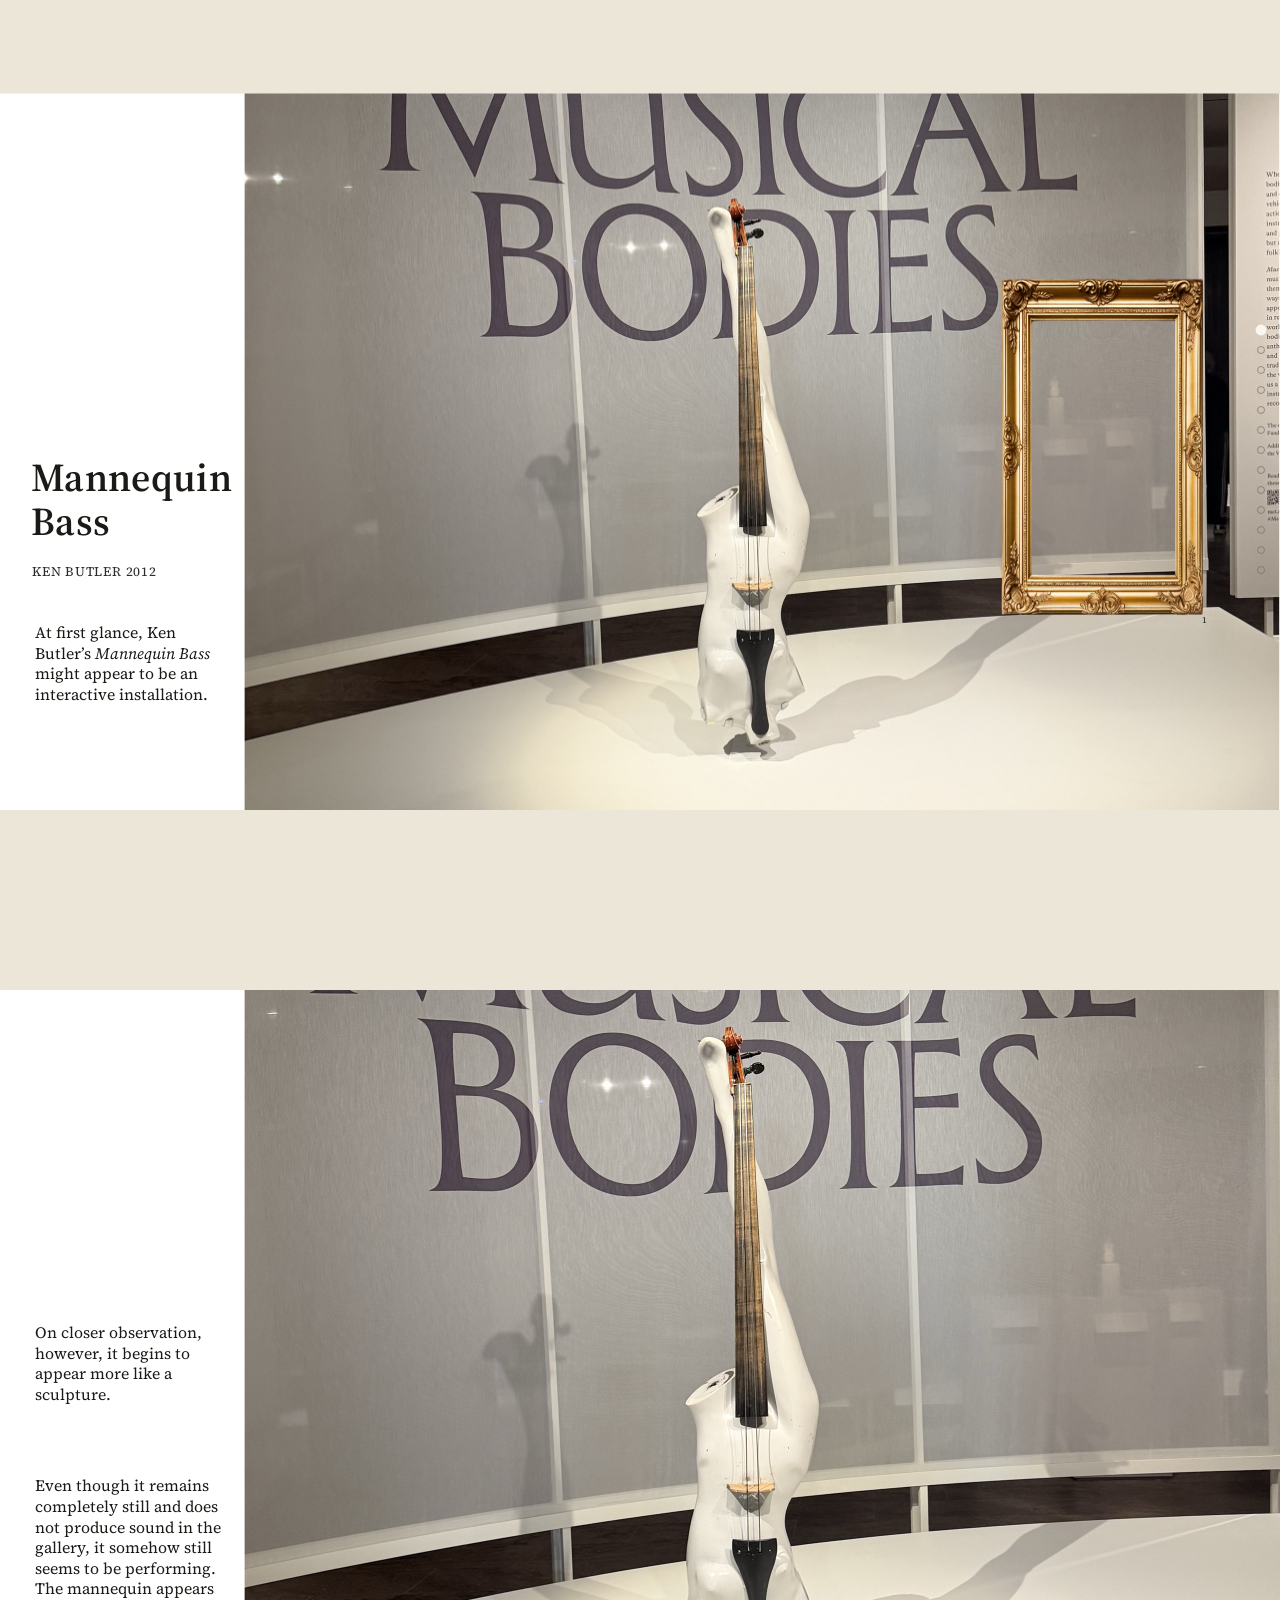
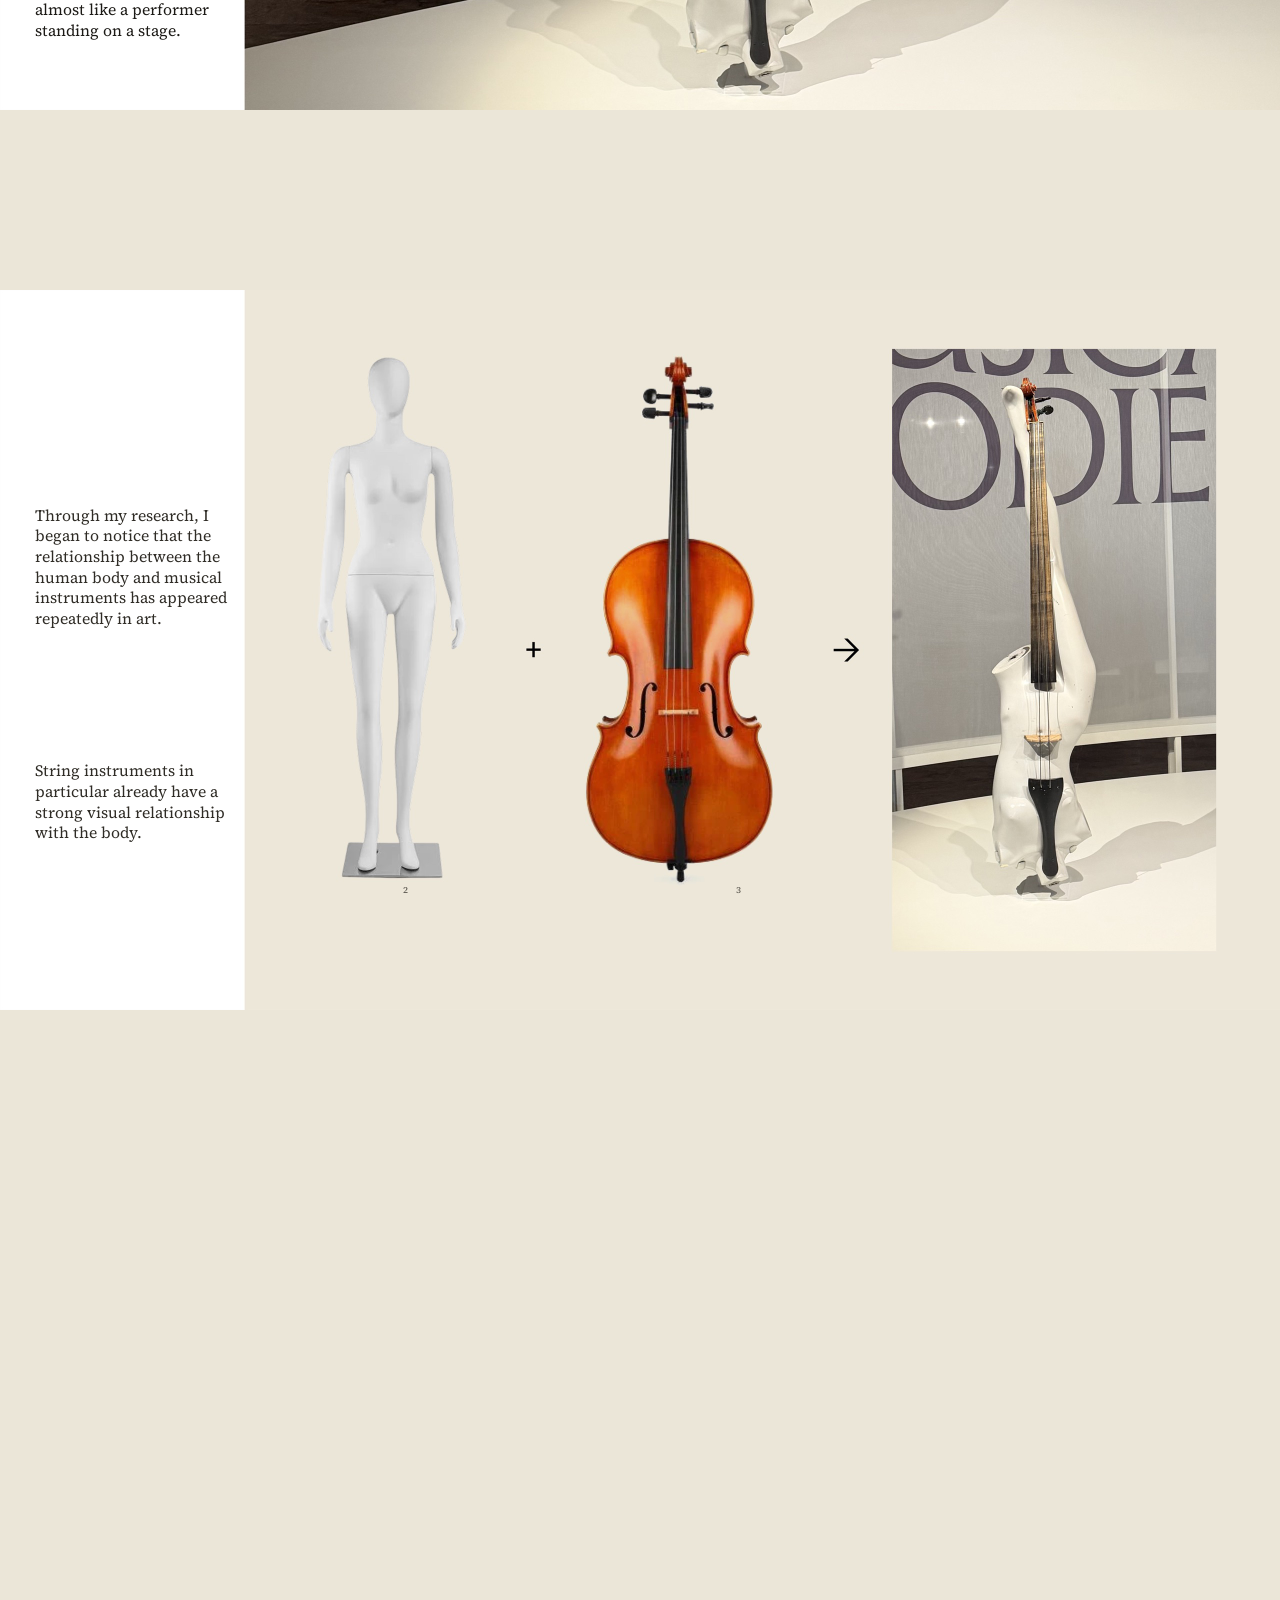
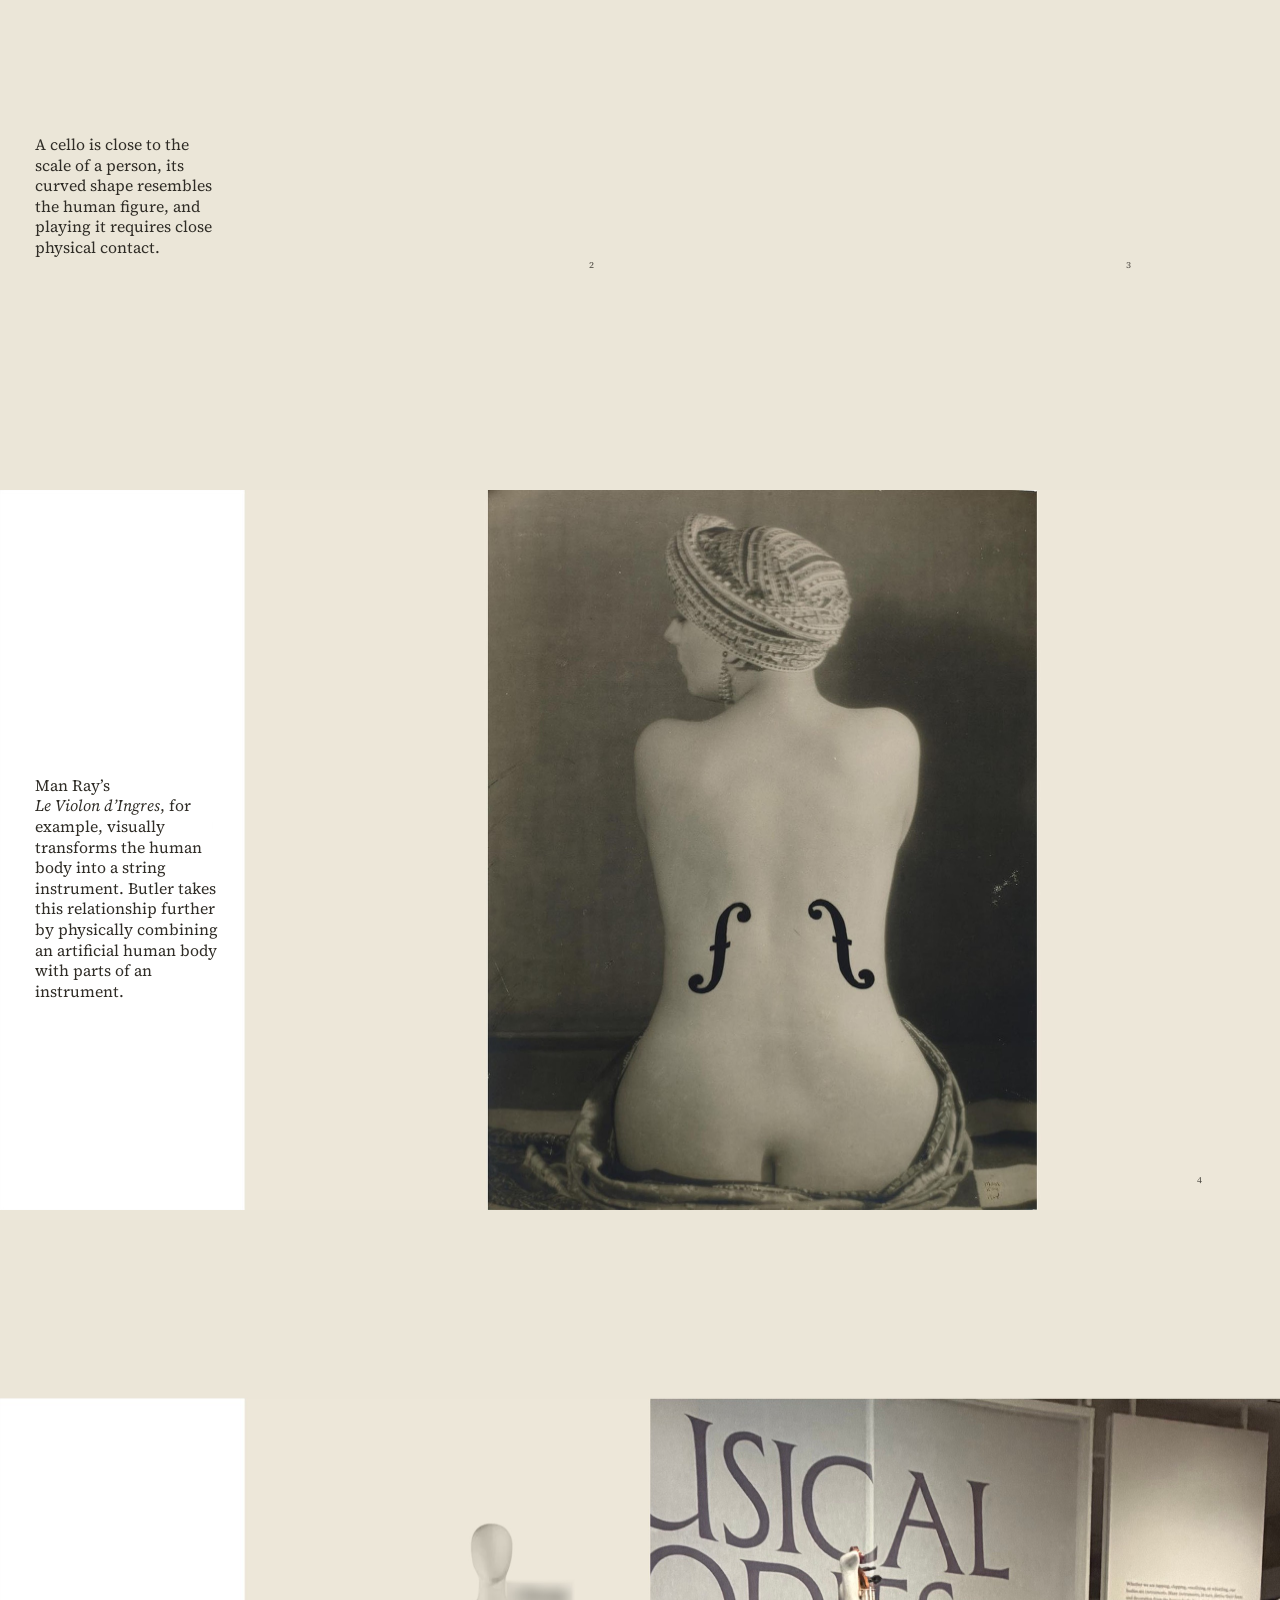
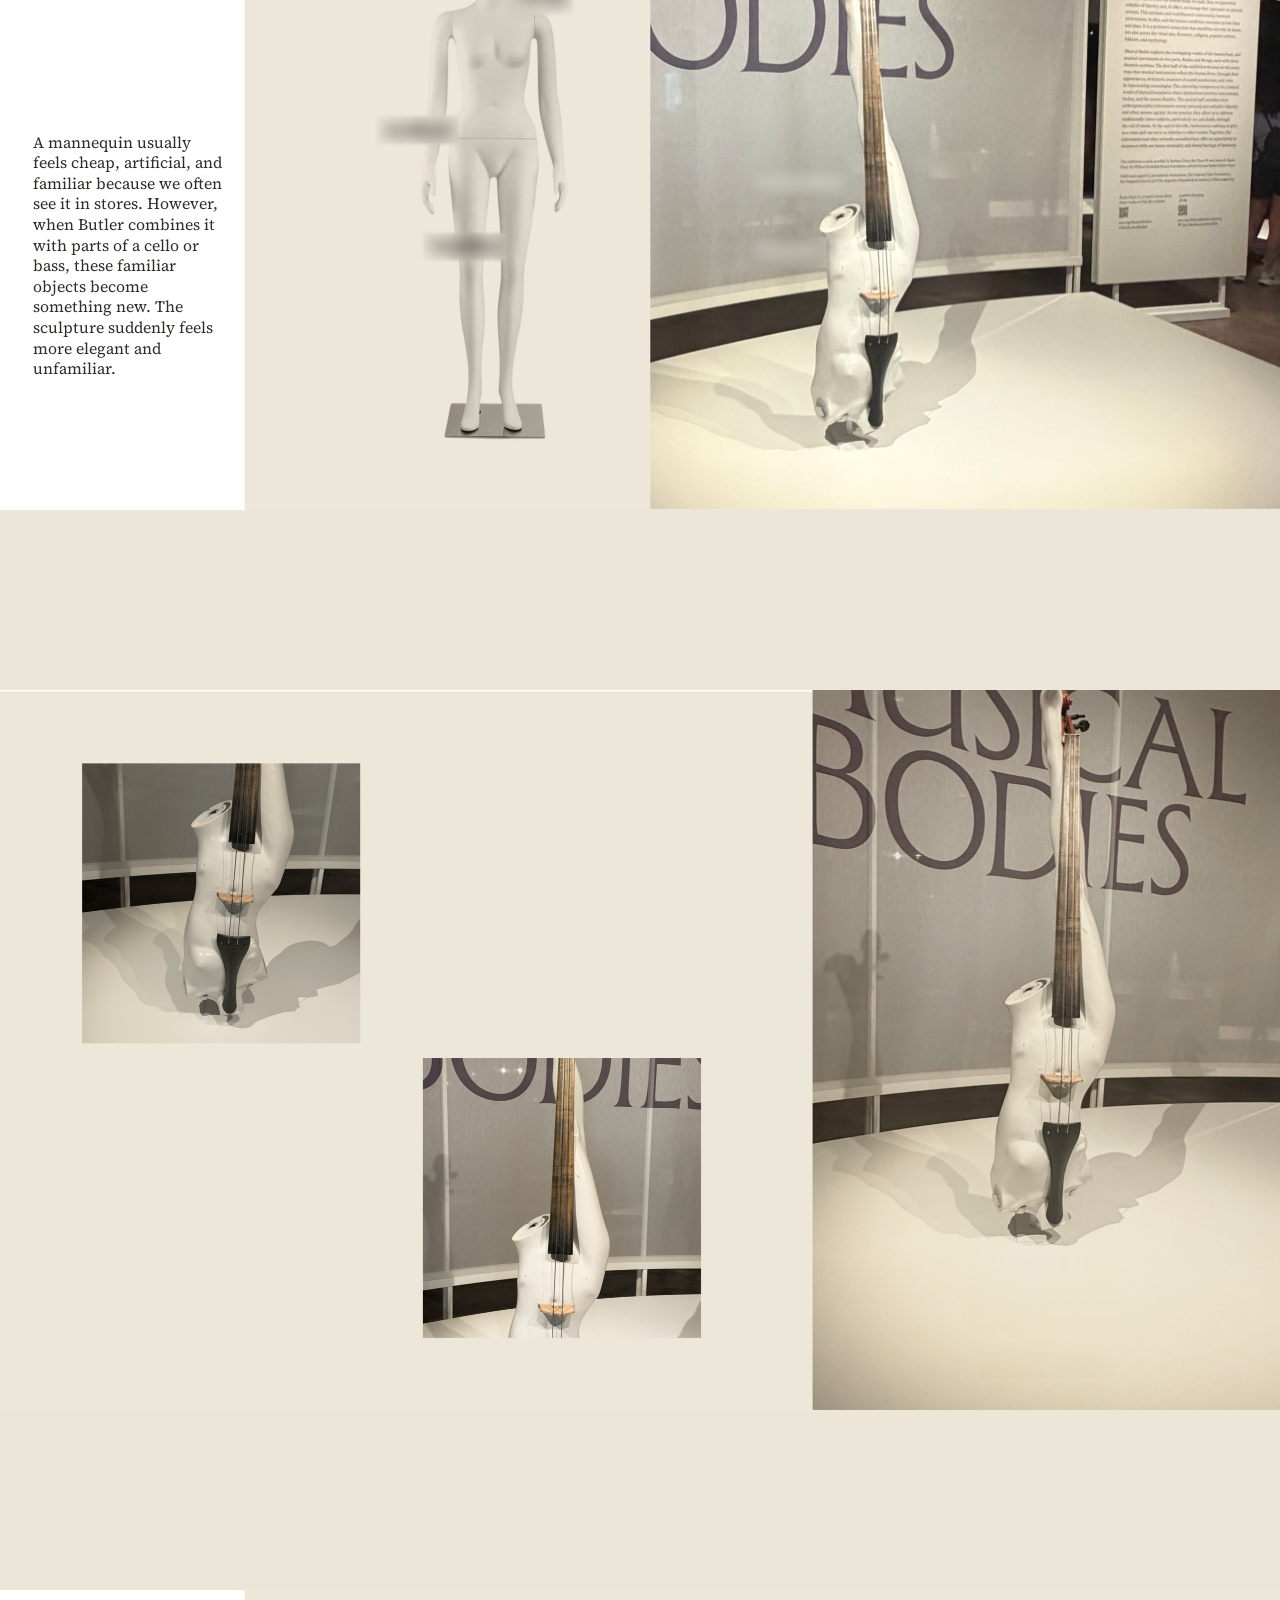
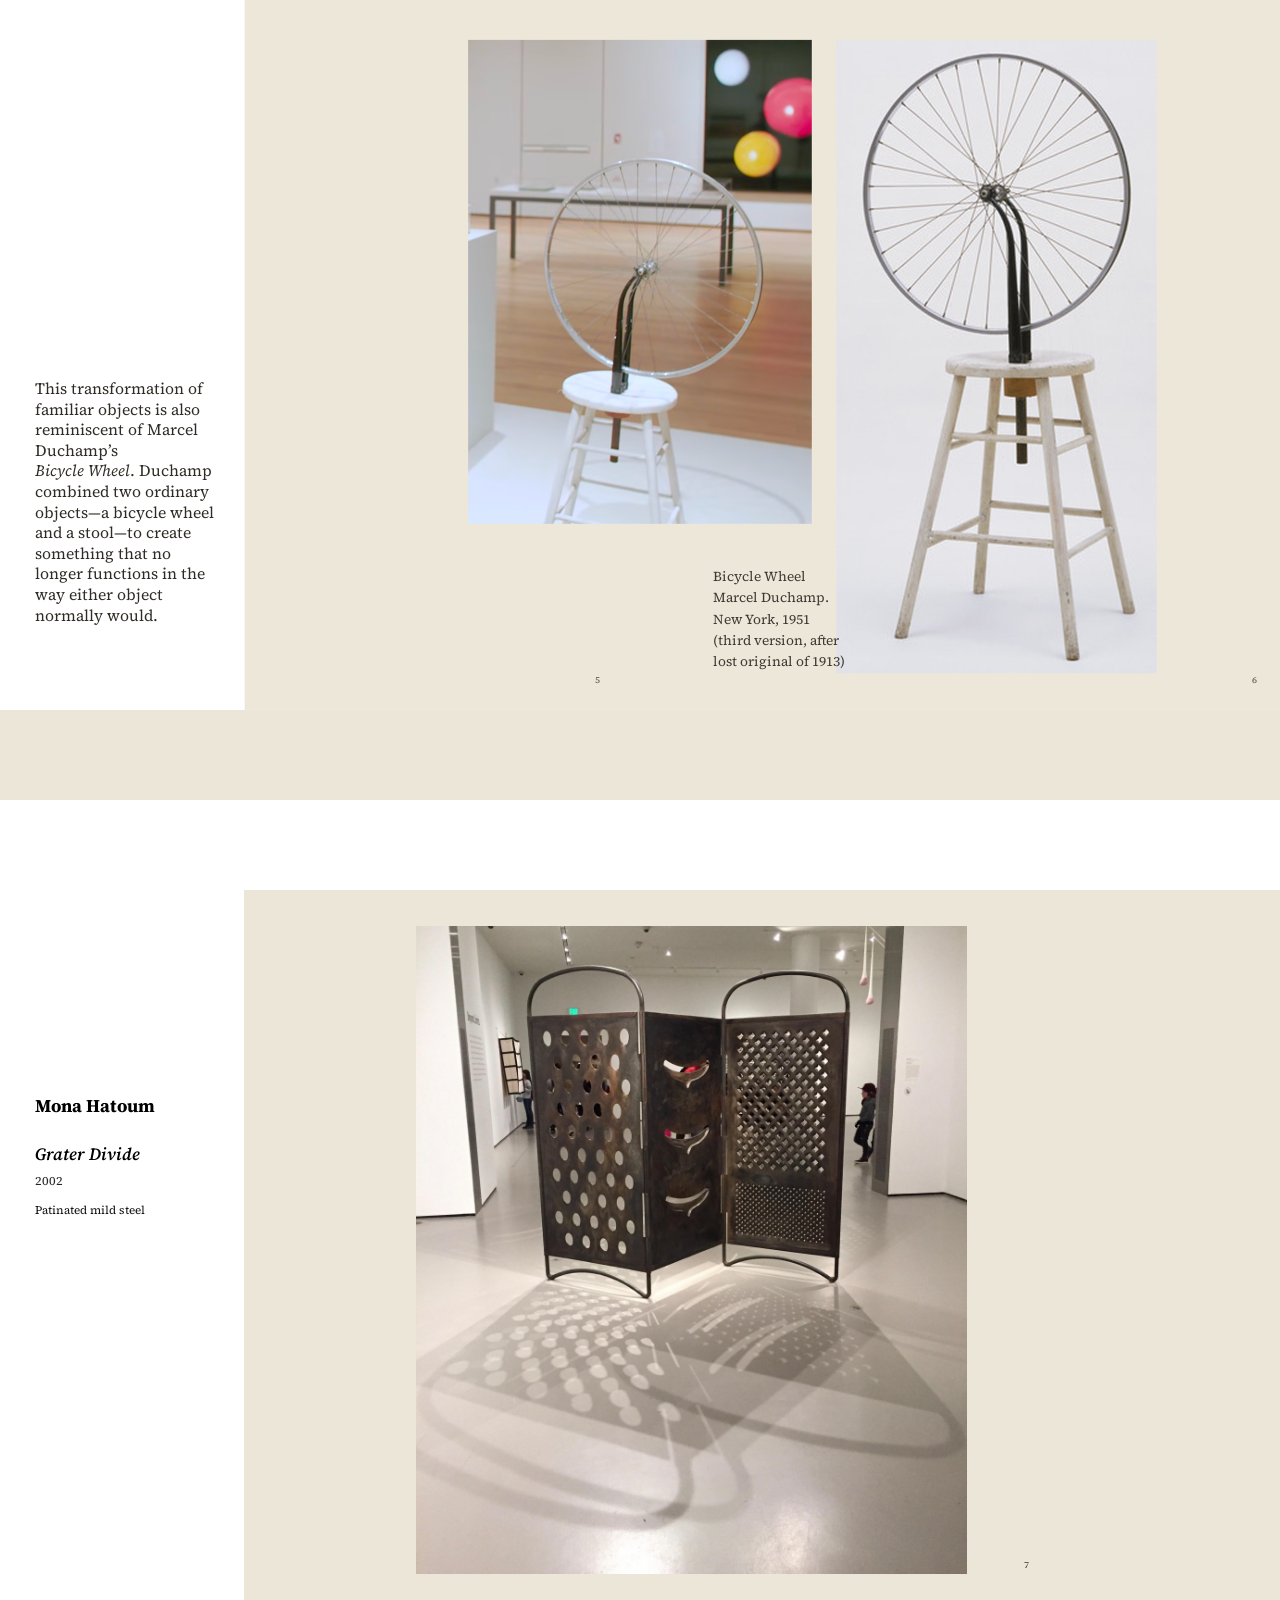
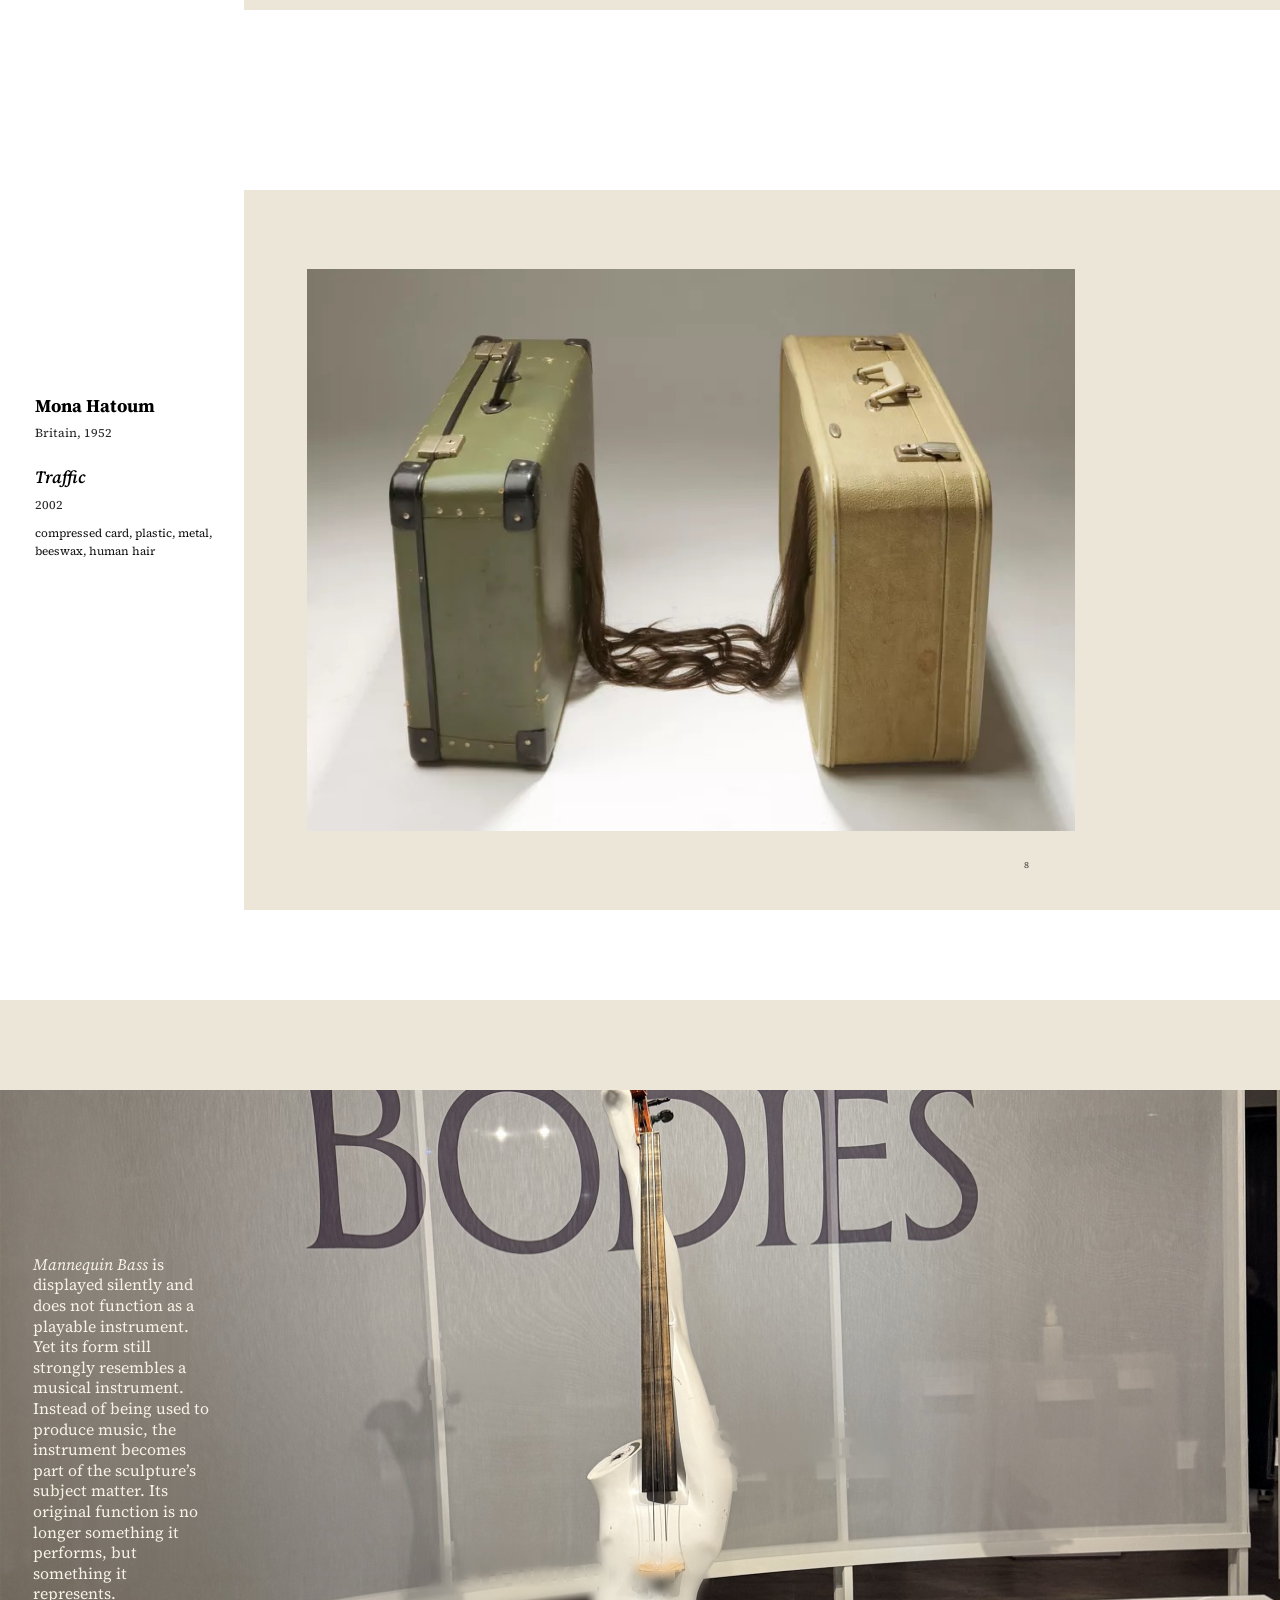
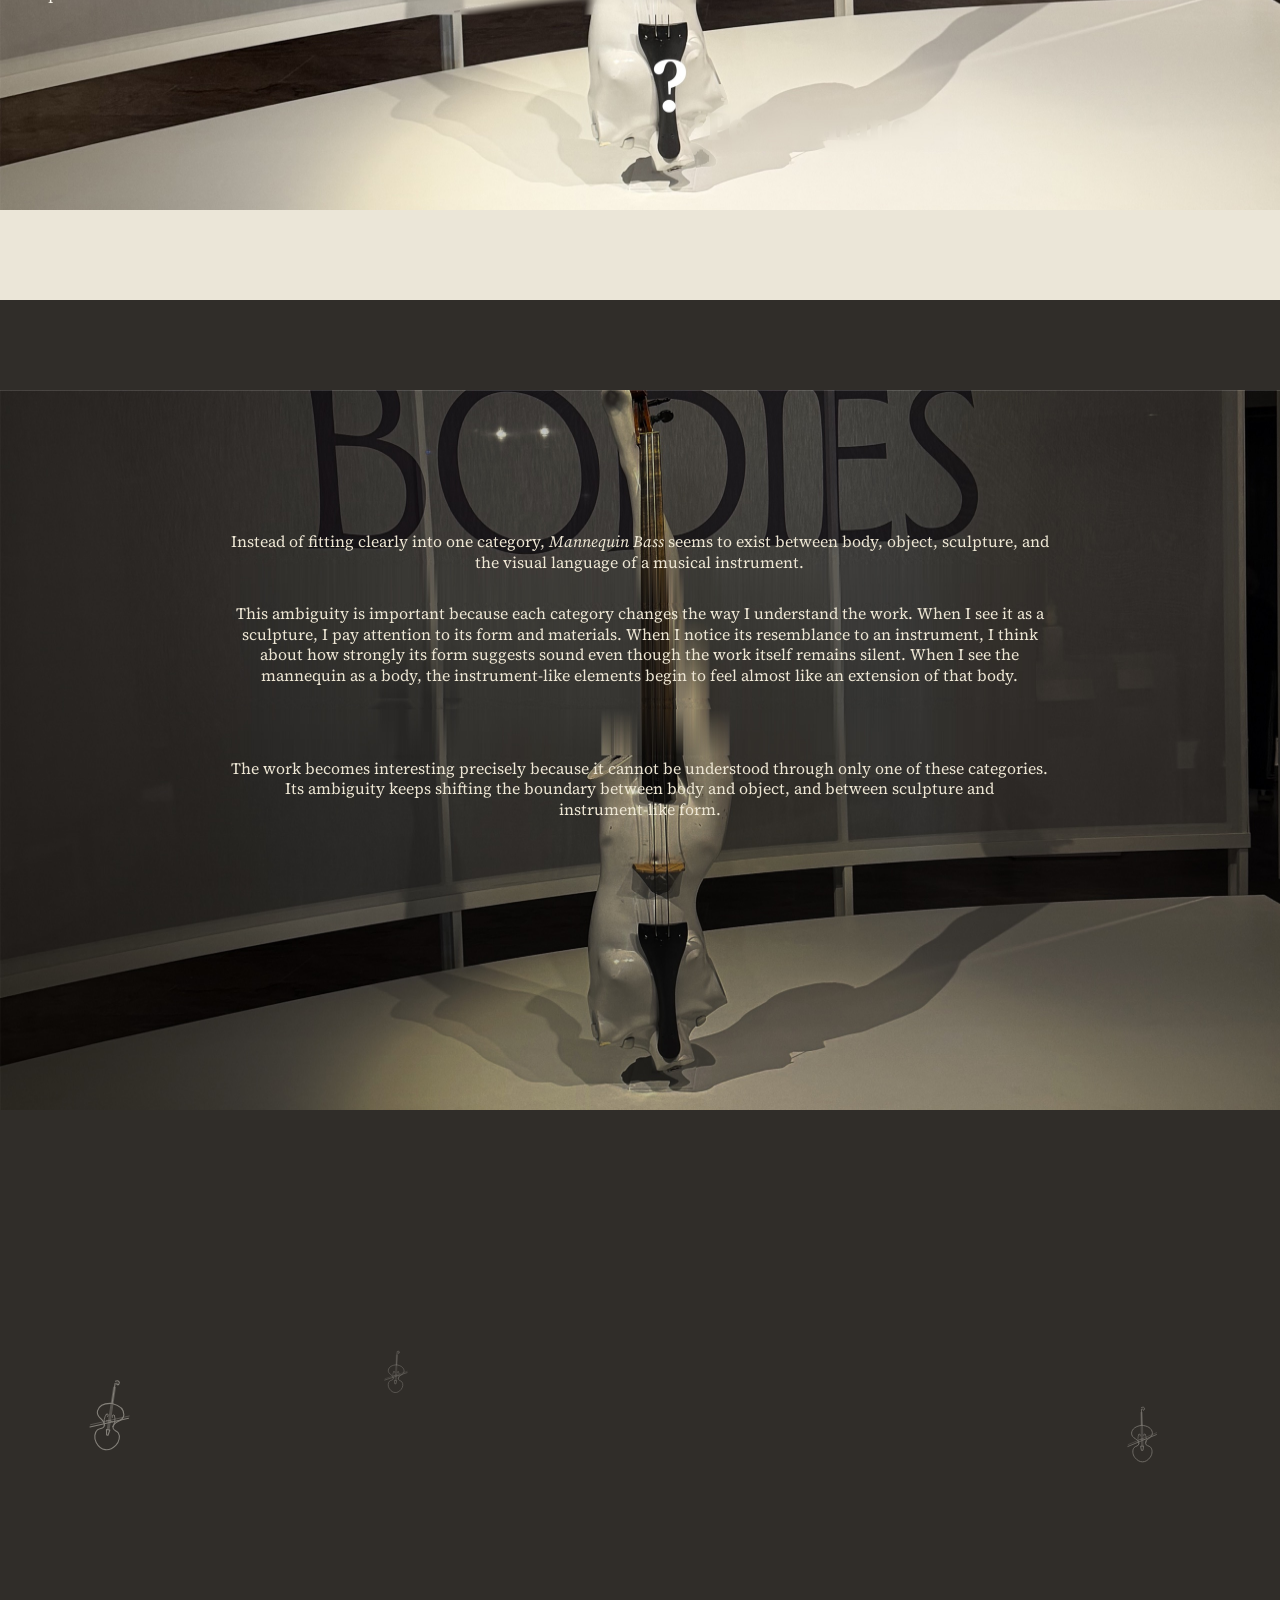
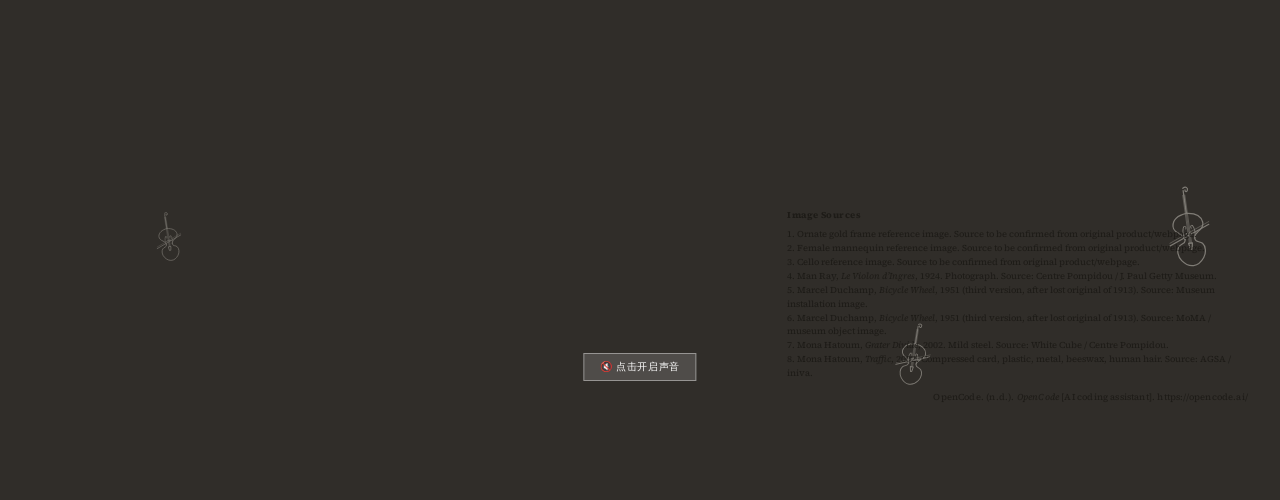
==== commit 953933ac: "Figure 1 hugs visible frame corner; figure 3 at cello bottom-right" ====
--- a/index.html
+++ b/index.html
@@ -37,7 +37,7 @@
         <video src="assets/section11.mp4?v=20261012hd" autoplay muted loop playsinline style="position:absolute;left:25.2%;top:17.7%;width:51.4%;height:63.6%;object-fit:cover;"></video>
         <img src="assets/frame.png?v=20261012d" style="position:absolute;inset:0;width:100%;height:100%;" alt="">
       </div>
-      <p class="figno" style="position:absolute;right:2.5%;top:79%;color:#1c1a16;font-size:max(9px,calc(1.1 * var(--su)));opacity:0.85;line-height:1;">1</p>
+      <p class="figno" style="position:absolute;right:5.7%;top:73%;color:#1c1a16;font-size:max(9px,calc(1.1 * var(--su)));opacity:0.85;line-height:1;">1</p>
     <div class="fx" style="--amp:10px;--dur:3.5s;">
       <div class="fl fl-ov" data-sp="0.16" style="--x:2.4;--y:50.5;--amp:calc(0.55 * var(--su))">
         <h1 class="title" style="font-size:calc(5.5 * var(--su))">Mannequin<br>Bass</h1>
@@ -99,7 +99,7 @@
     <img class="plate" src="assets/section-4.jpg?v=20261012l" alt="Cello">
     <img class="s4subject" src="assets/section-4-subject.jpg?v=20261012l" alt="">
     <p class="figno" style="position:absolute;left:46%;bottom:5.5%;color:#2f2c26;font-size:max(9px,calc(1.1 * var(--su)));opacity:0.85;line-height:1;">2</p>
-    <p class="figno" style="position:absolute;left:69.5%;bottom:5.5%;color:#2f2c26;font-size:max(9px,calc(1.1 * var(--su)));opacity:0.85;line-height:1;">3</p>
+    <p class="figno" style="position:absolute;left:88%;bottom:5.5%;color:#2f2c26;font-size:max(9px,calc(1.1 * var(--su)));opacity:0.85;line-height:1;">3</p>
     <div class="fx" style="--amp:calc(0.6 * var(--su));">
     </div>
   </div>
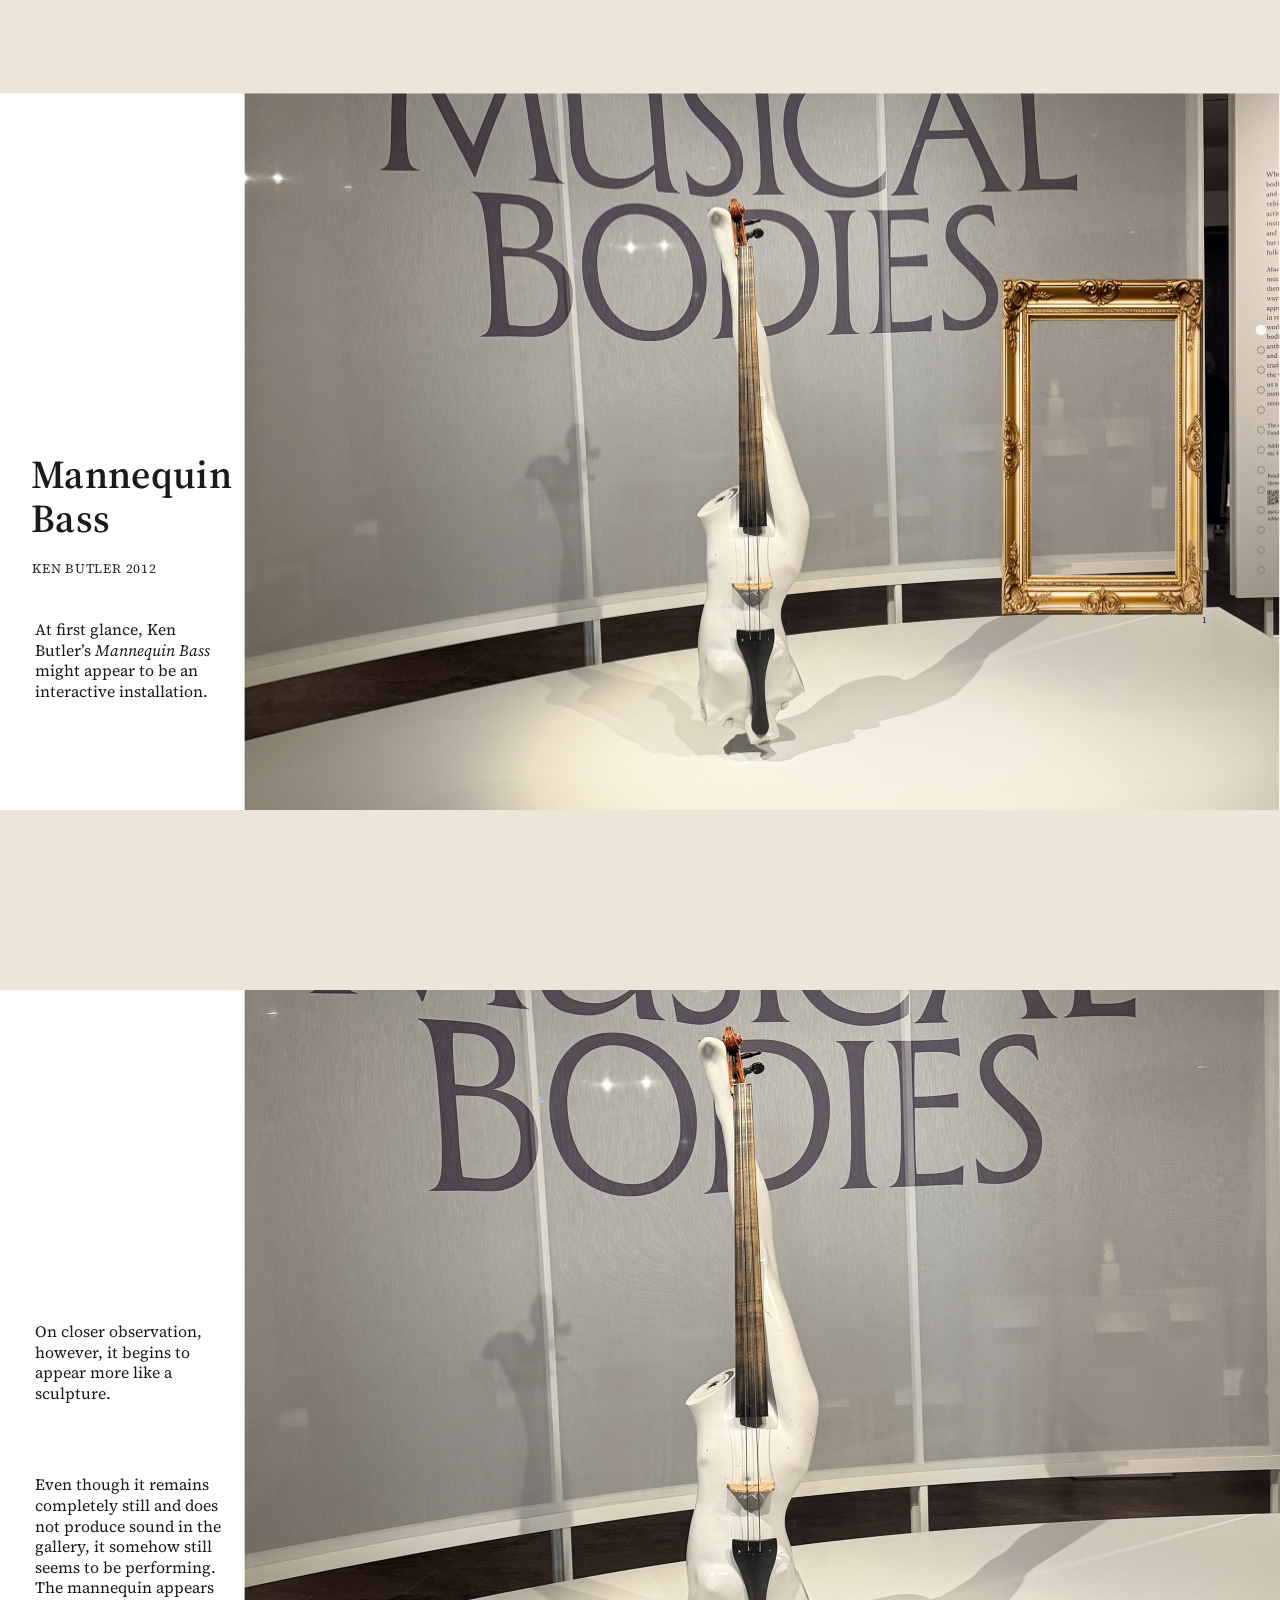
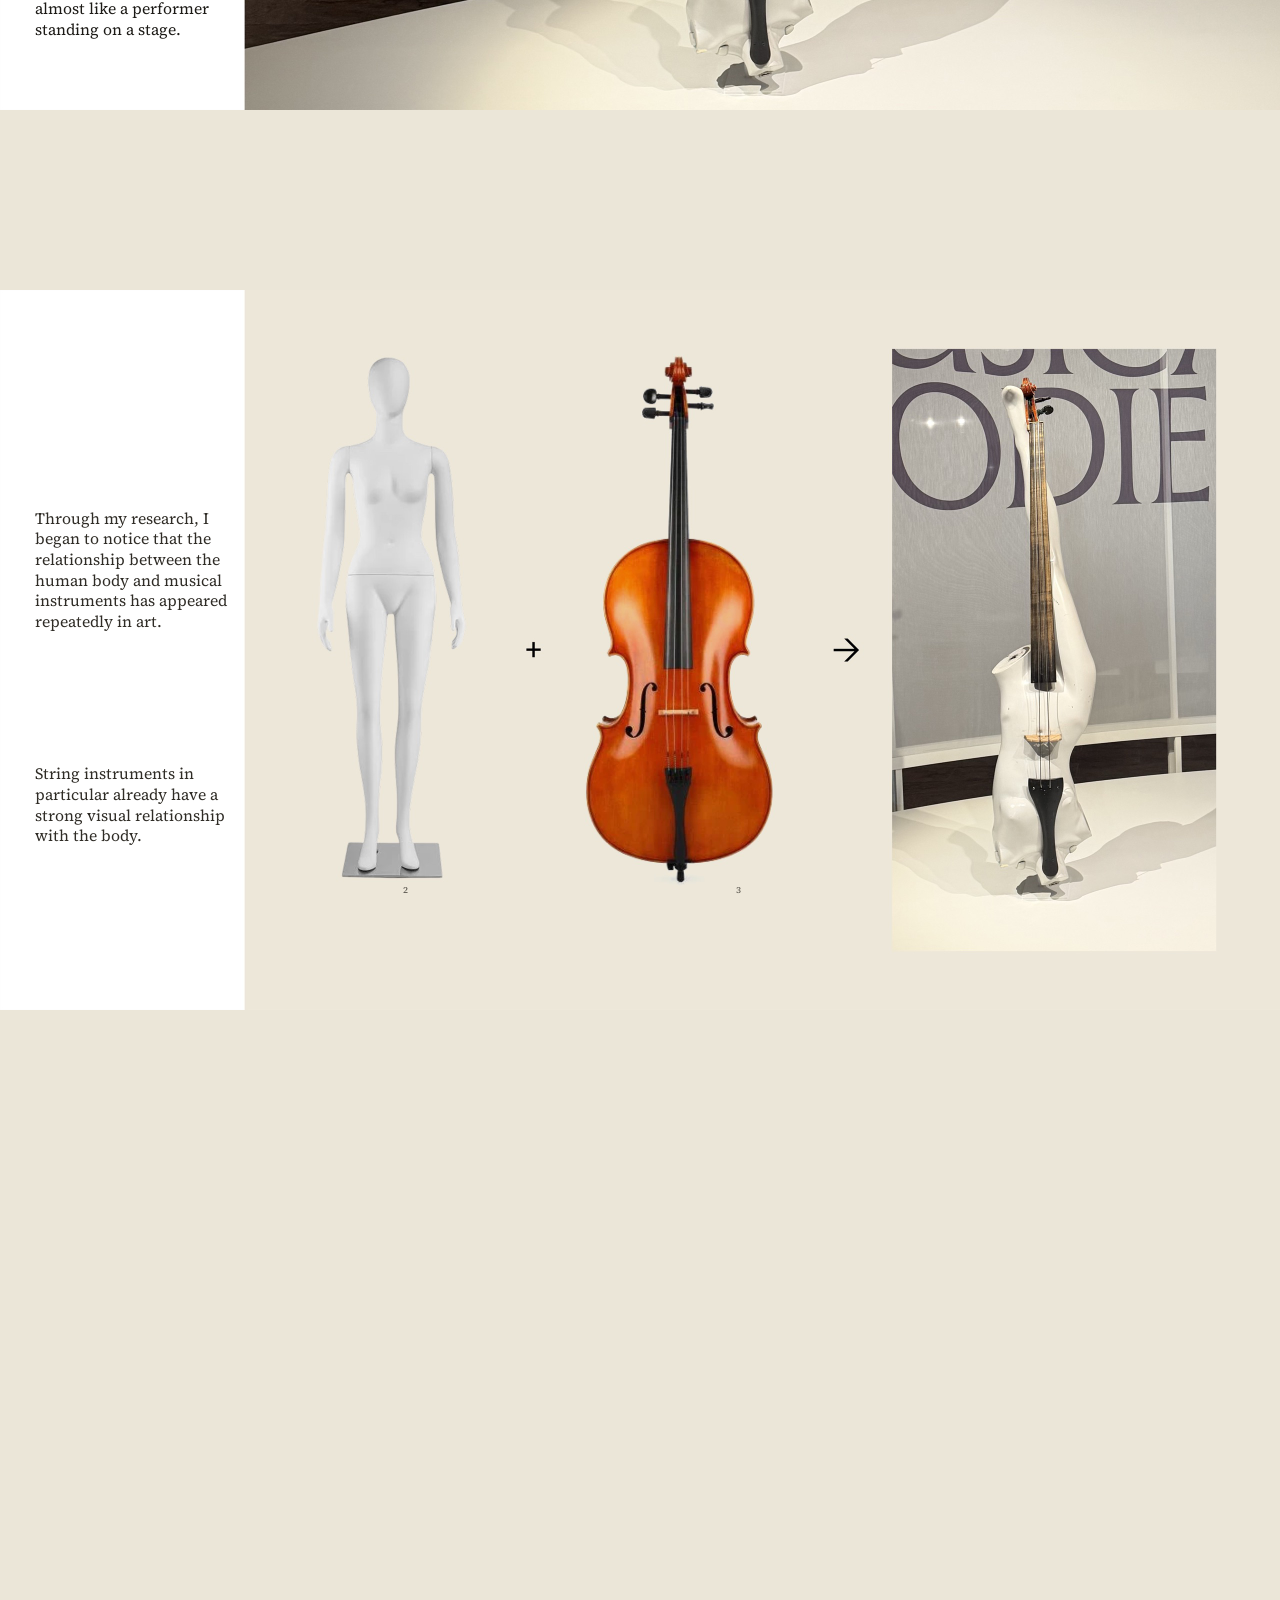
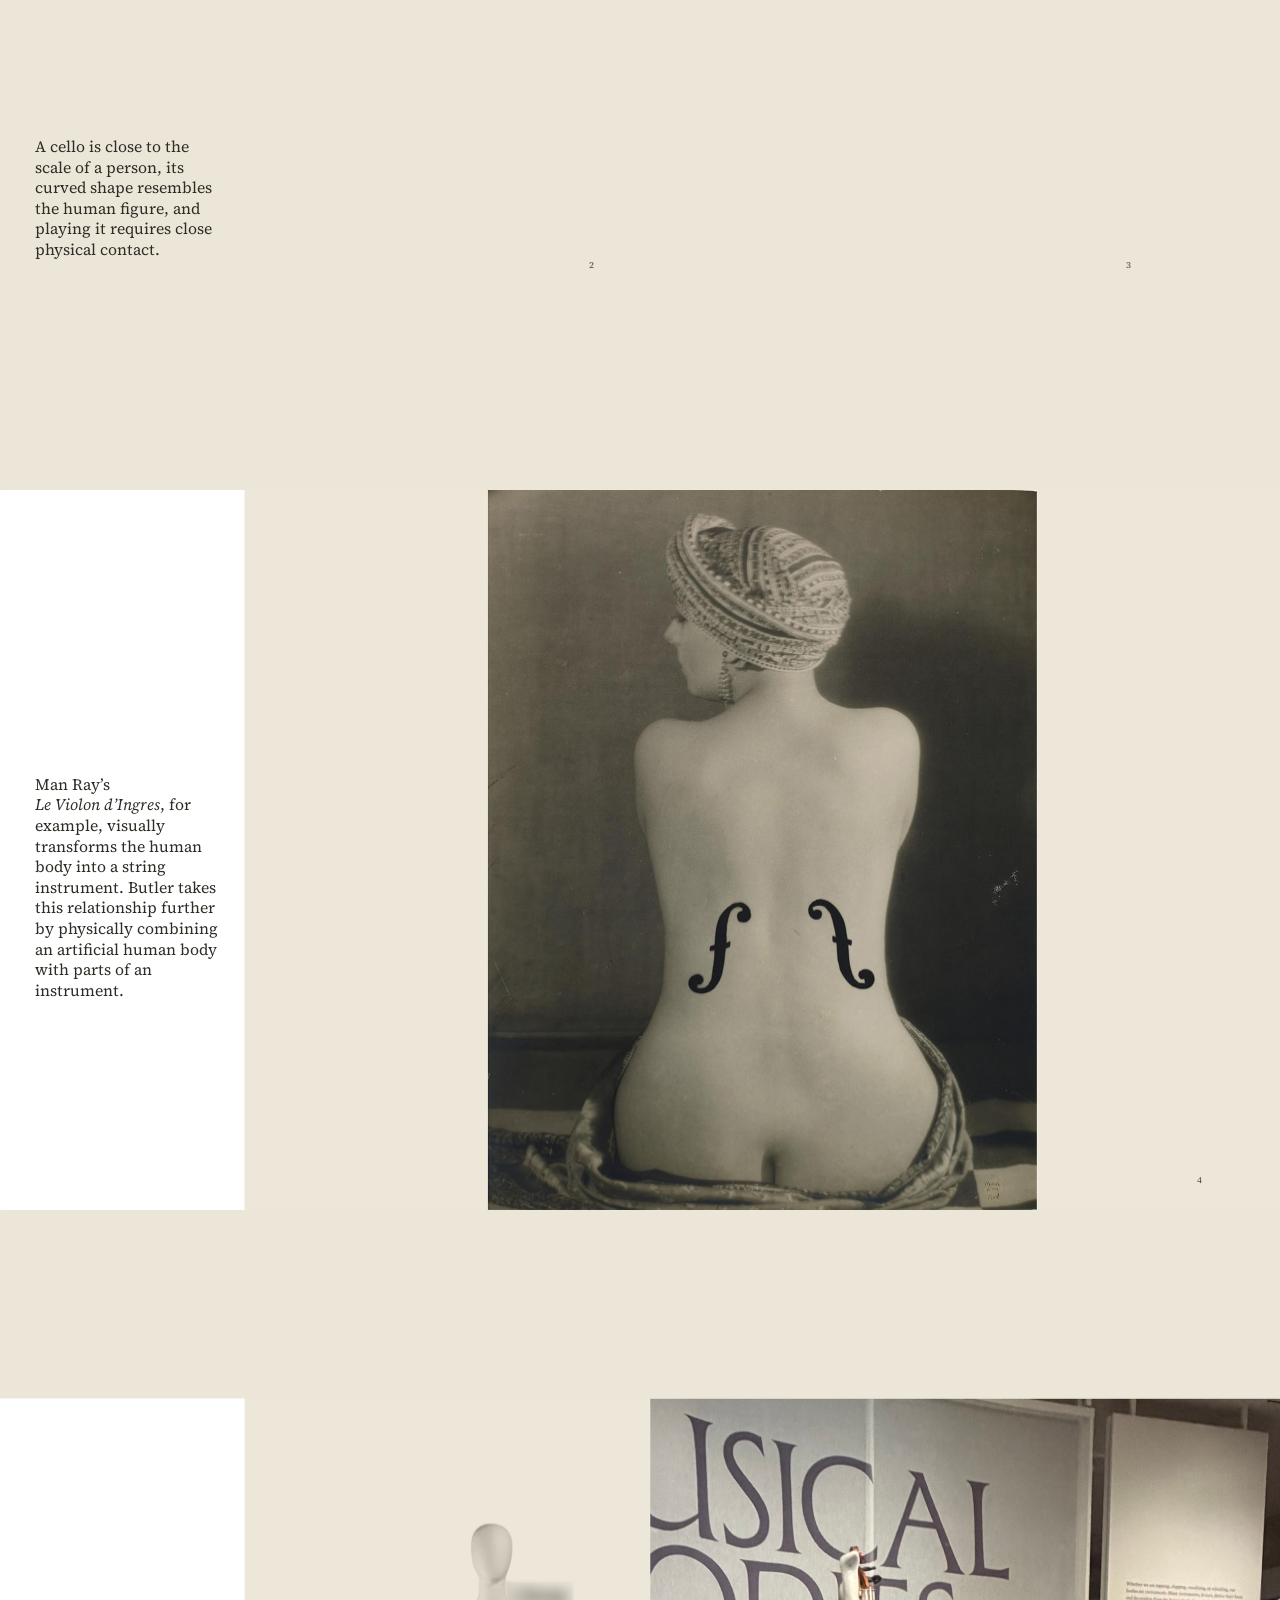
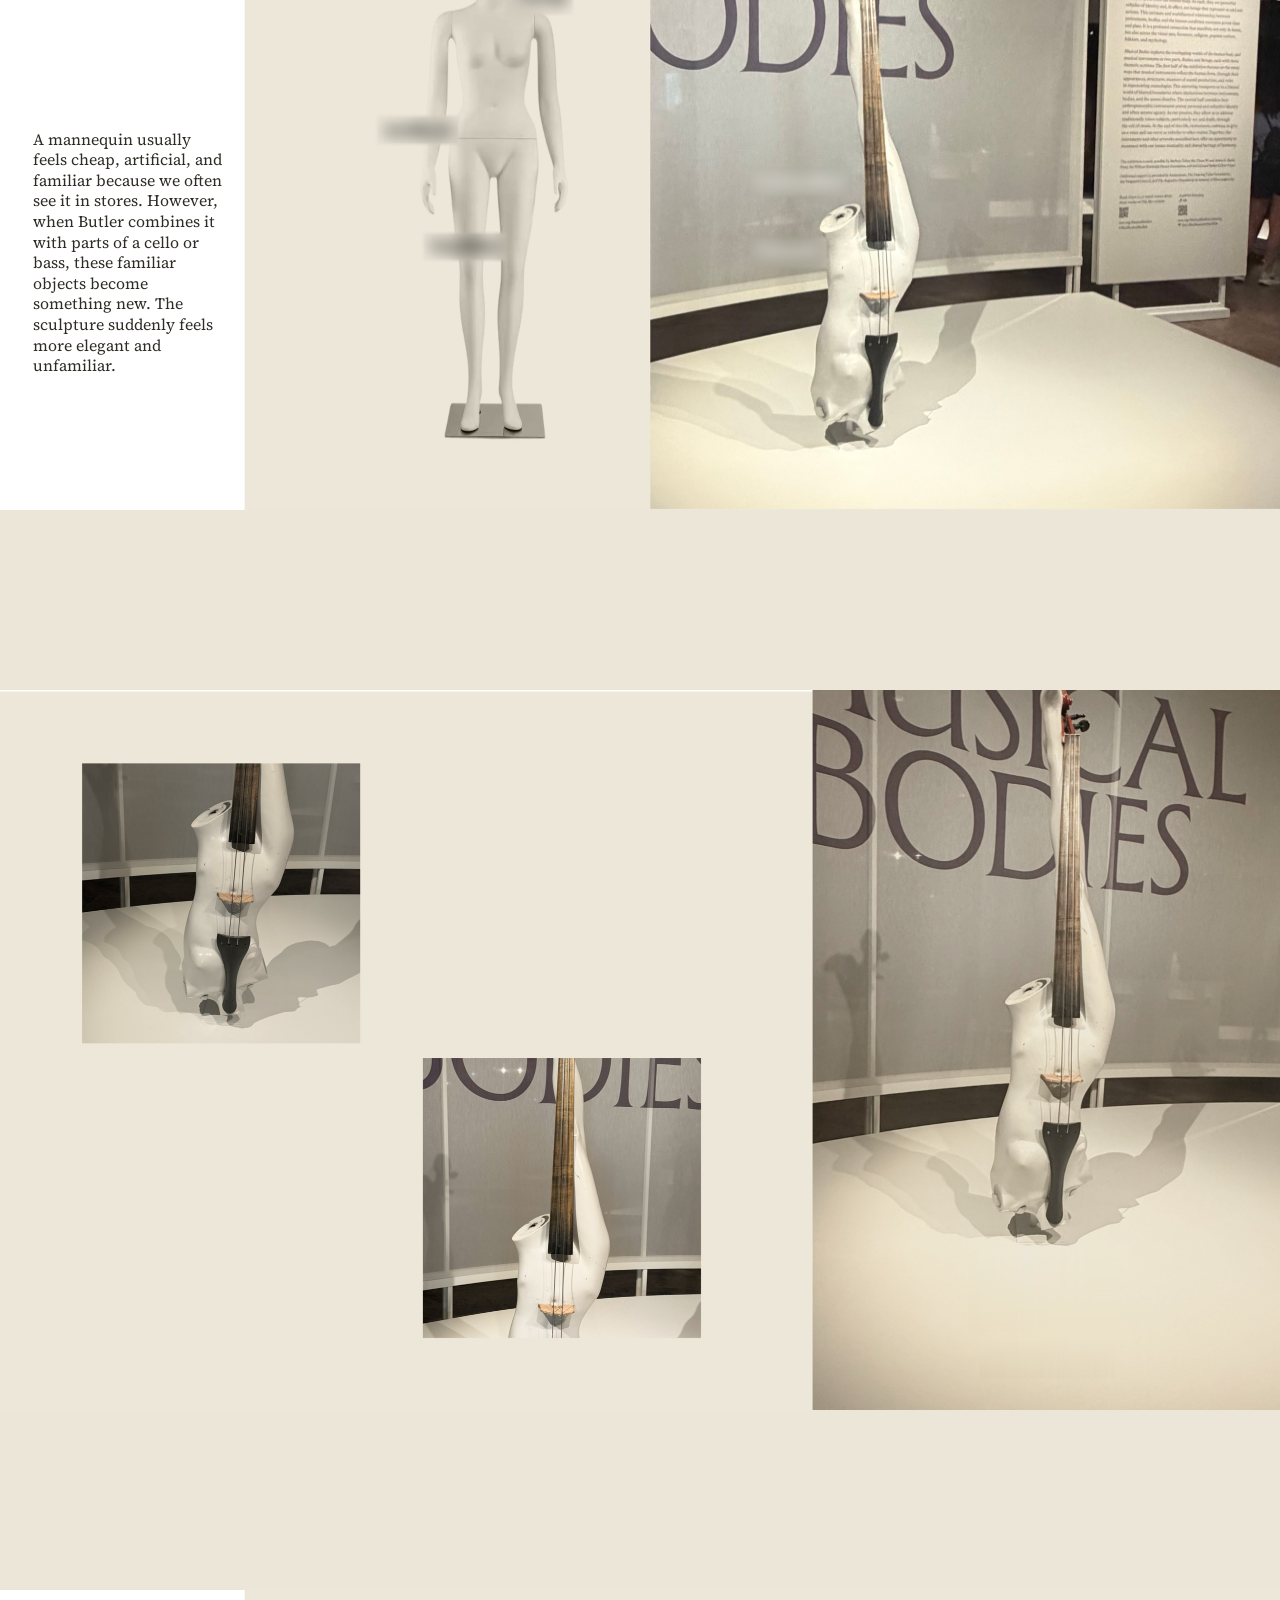
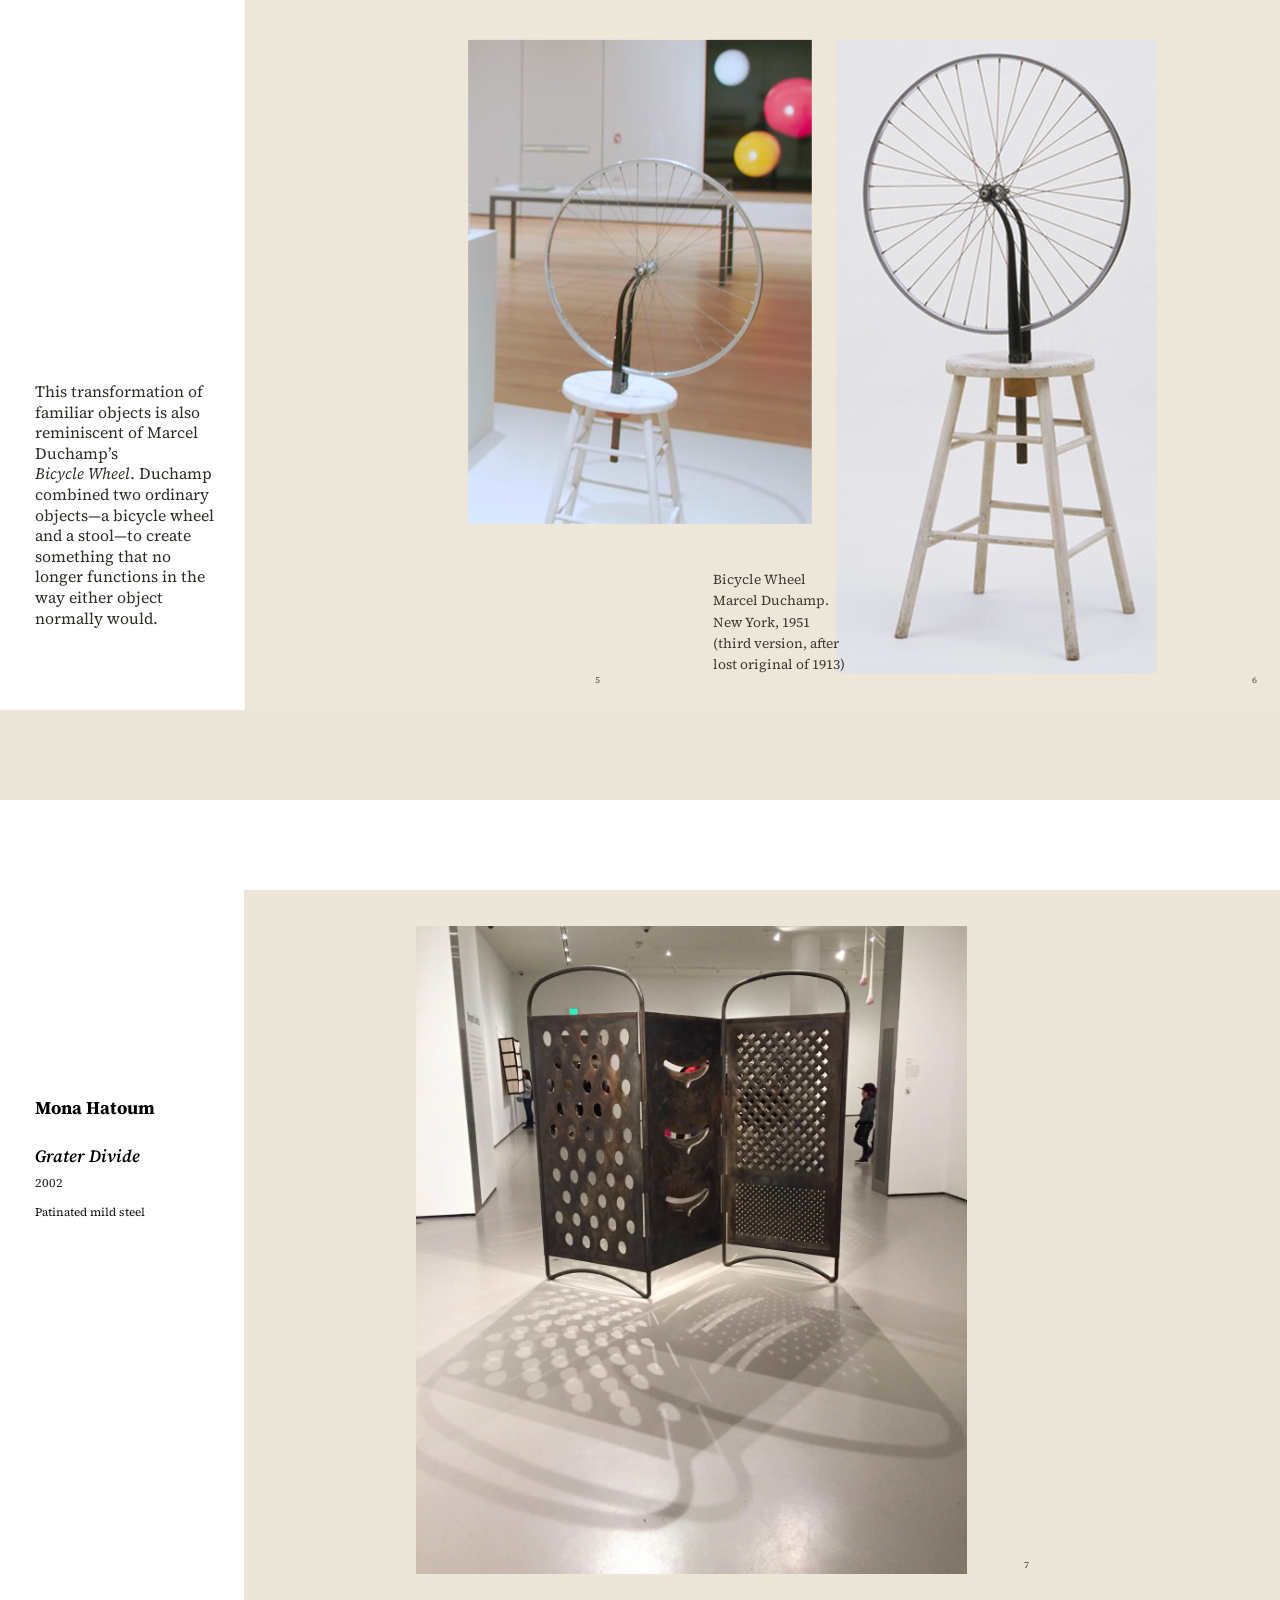
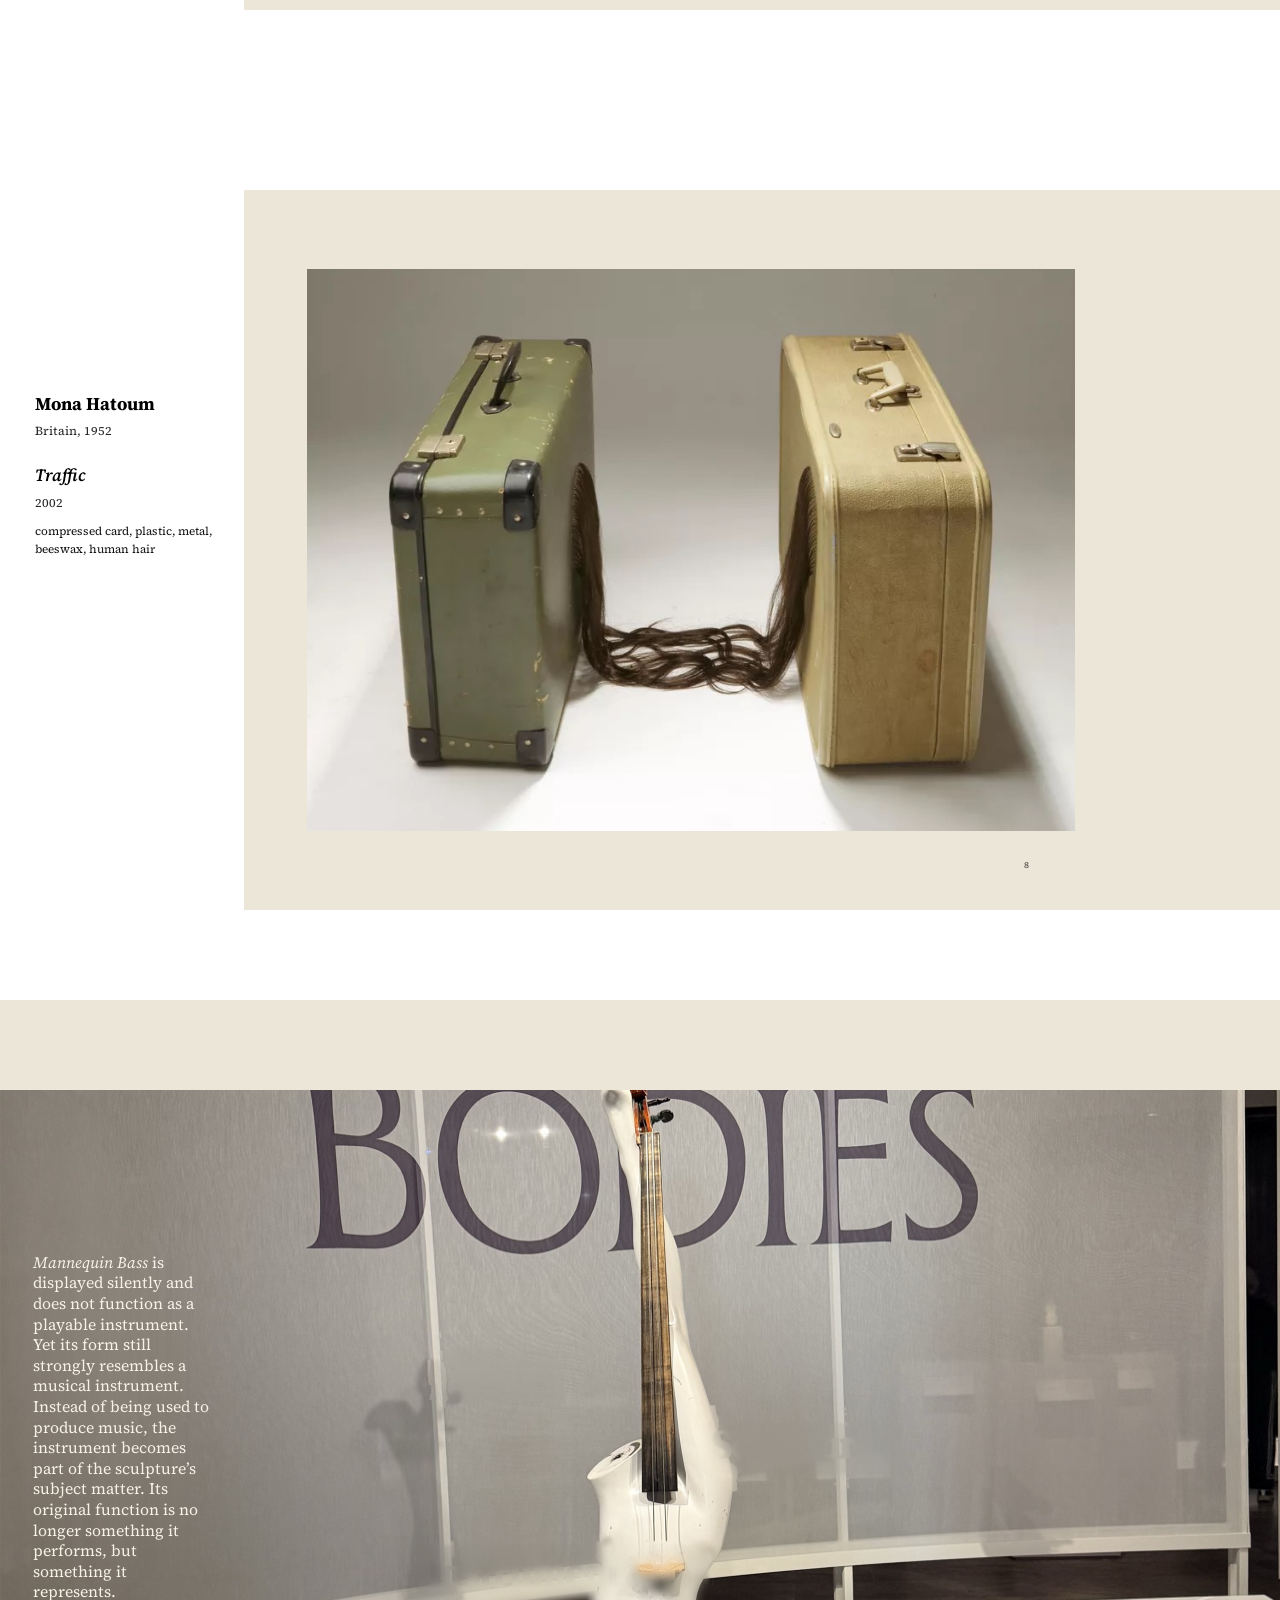
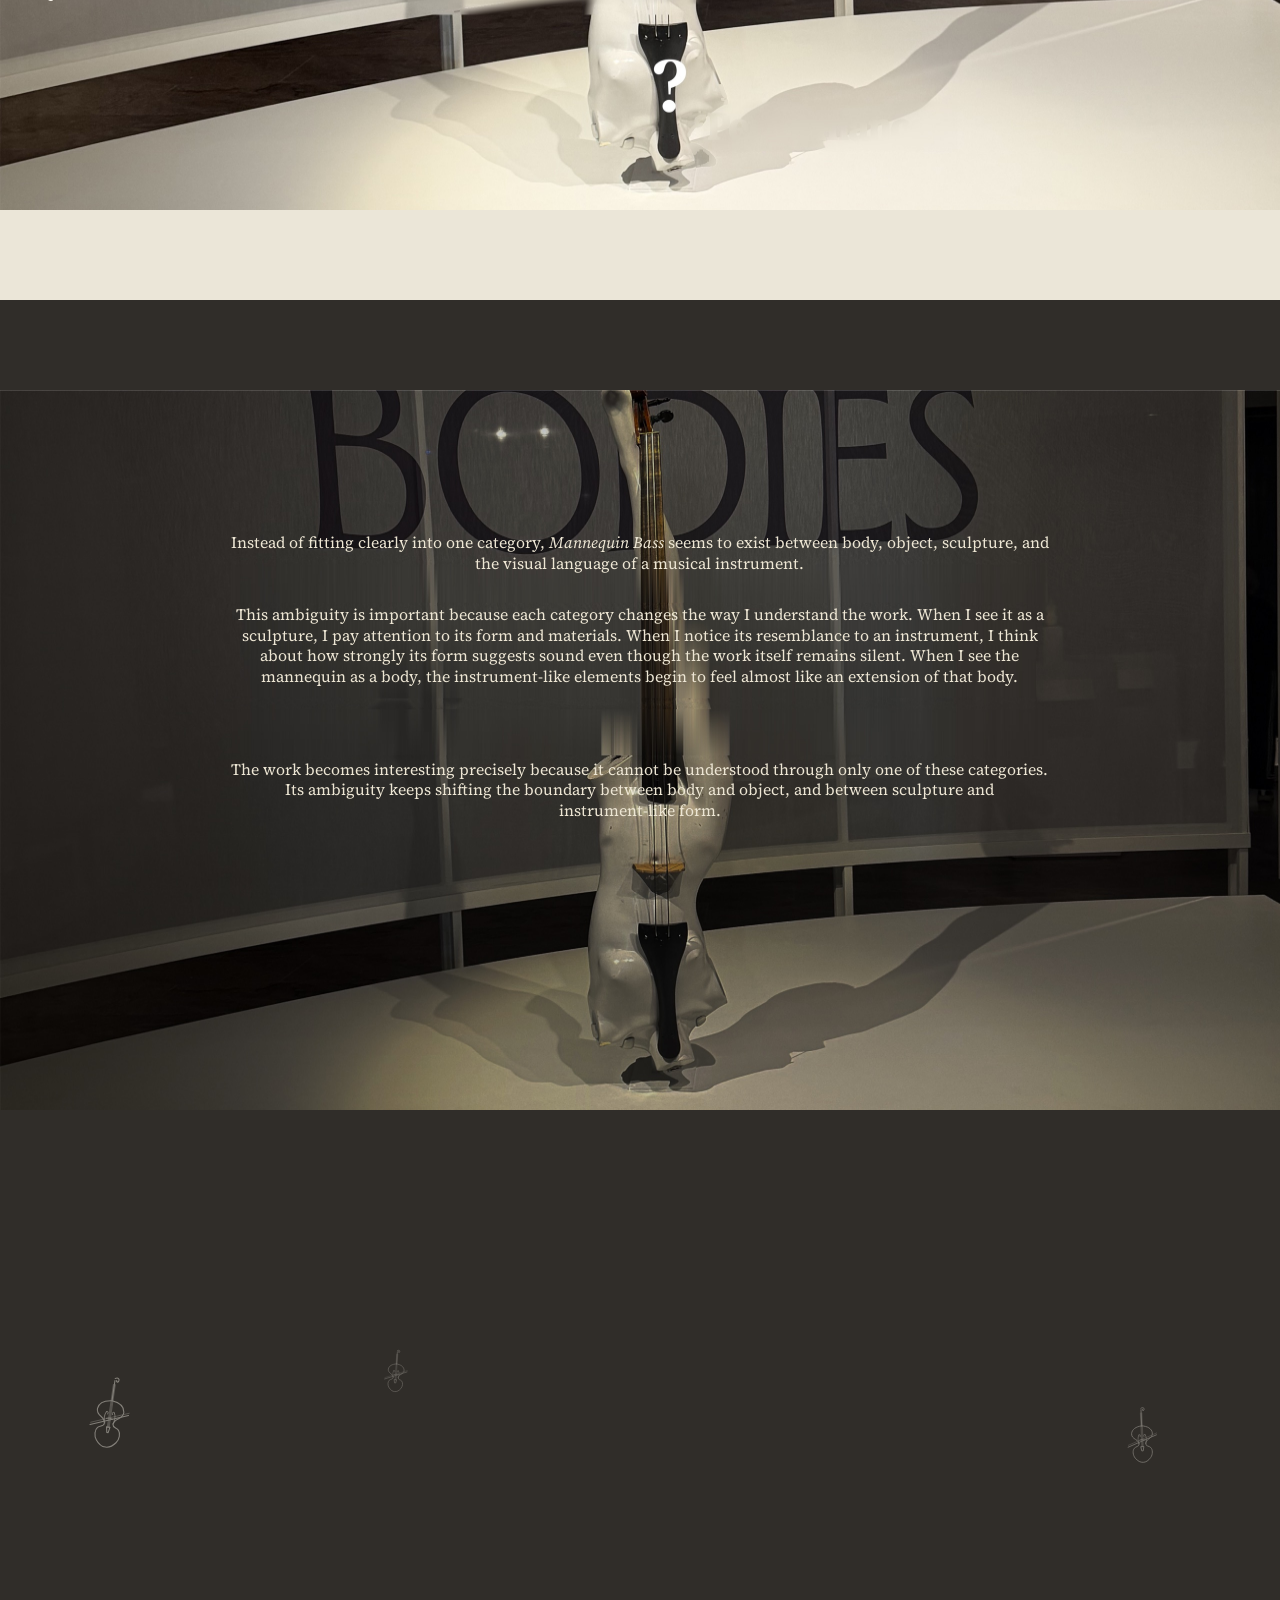
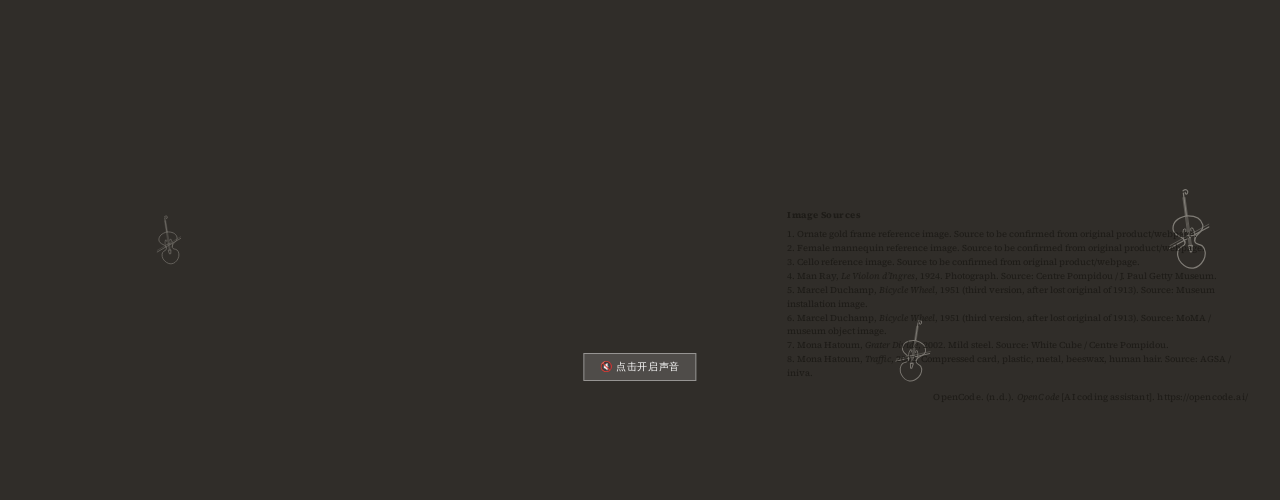
==== commit 1b87cd89: "Bump styles version to p" ====
--- a/index.html
+++ b/index.html
@@ -7,7 +7,7 @@
 <link rel="preconnect" href="https://fonts.googleapis.com">
 <link rel="preconnect" href="https://fonts.gstatic.com" crossorigin>
 <link href="https://fonts.googleapis.com/css2?family=Source+Serif+4:ital,opsz,wght@0,8..60,400;0,8..60,500;0,8..60,600;1,8..60,400;1,8..60,600&display=swap" rel="stylesheet">
-<link rel="stylesheet" href="styles.css?v=20261012o">
+<link rel="stylesheet" href="styles.css?v=20261012p">
 </head>
 <body>
 
--- a/styles.css
+++ b/styles.css
@@ -272,12 +272,11 @@
 }
 
 /* ---------- figure numbers ---------- */
-@media (max-width: 700px) {
+@media (max-width: 900px) {
   .figno { font-size: 6px !important; }
+  .srcblk { font-size: 6px !important; width: 60% !important; }
+  .srccite { font-size: 6px !important; }
 }
 
 /* ---------- sources block mobile ---------- */
-@media (max-width: 700px) {
-  .srcblk { font-size: 7px !important; width: 60% !important; }
-  .srccite { font-size: 7px !important; }
-}
+
